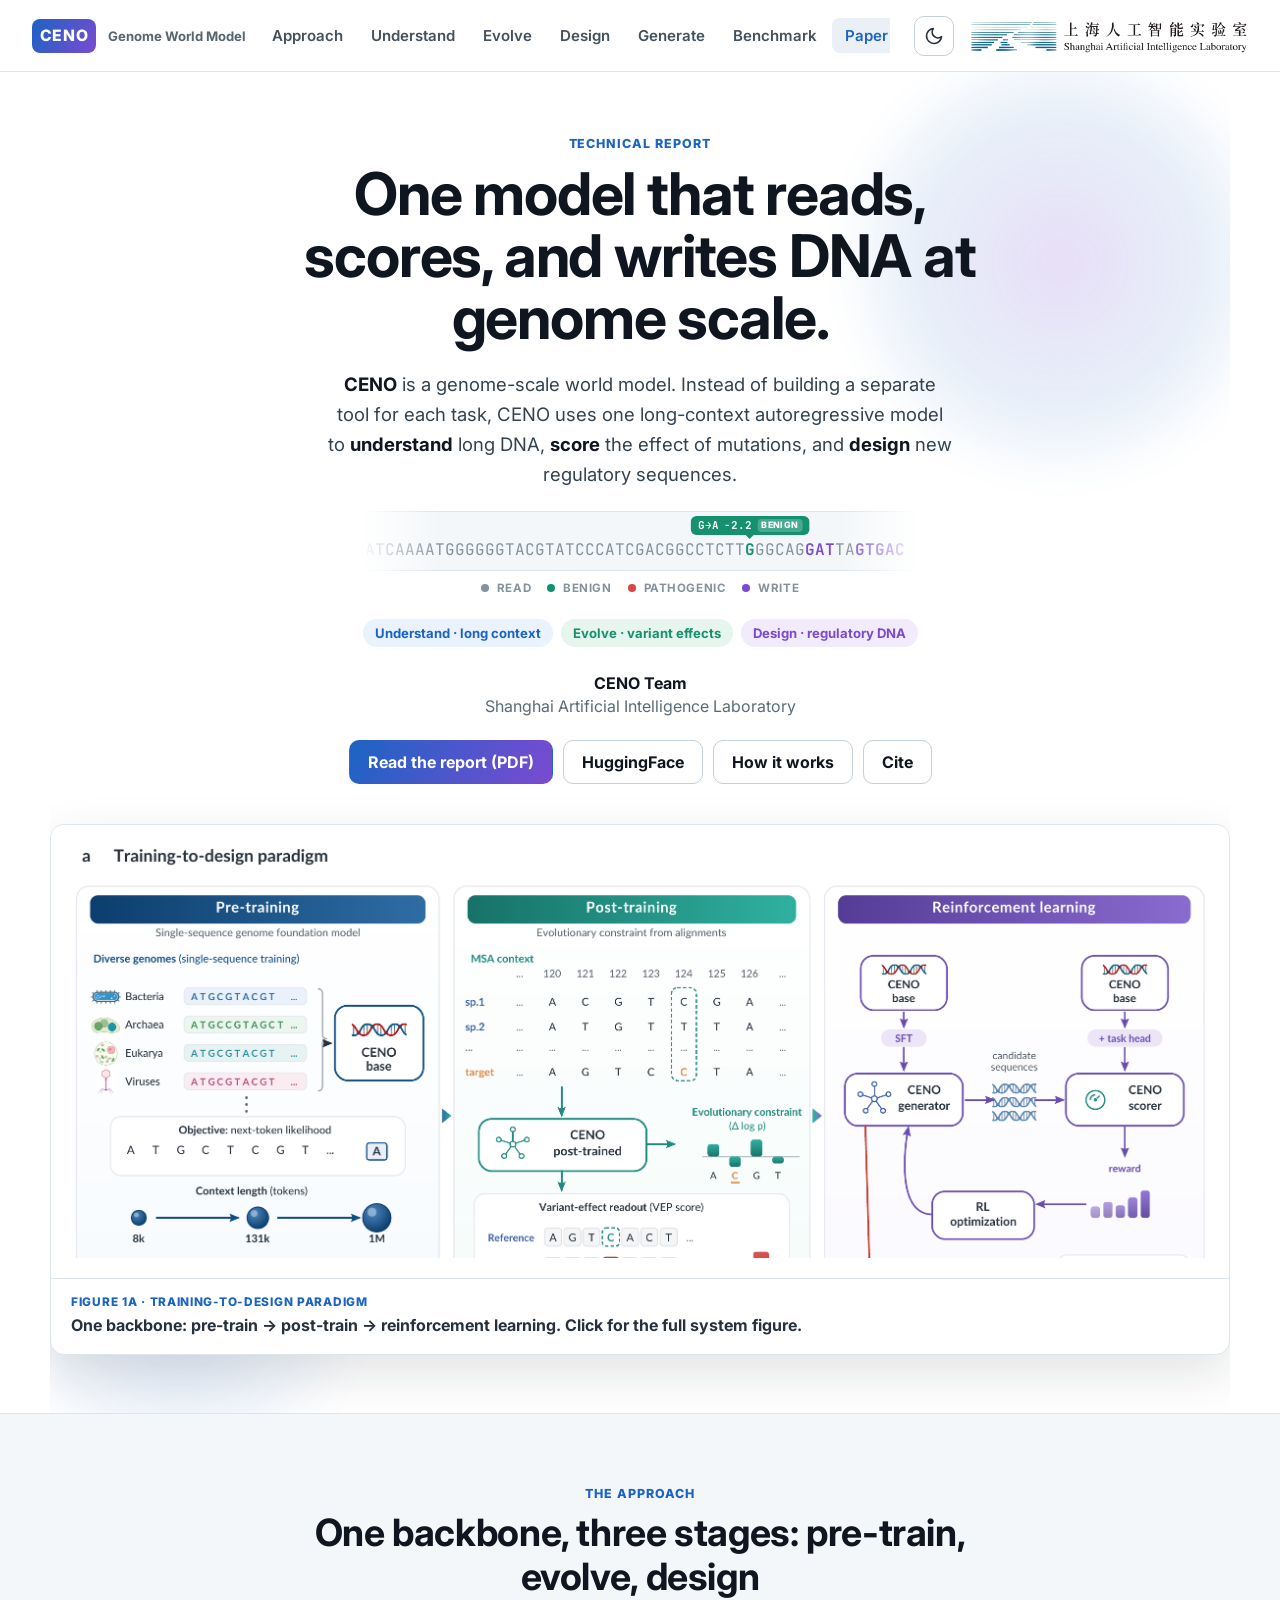
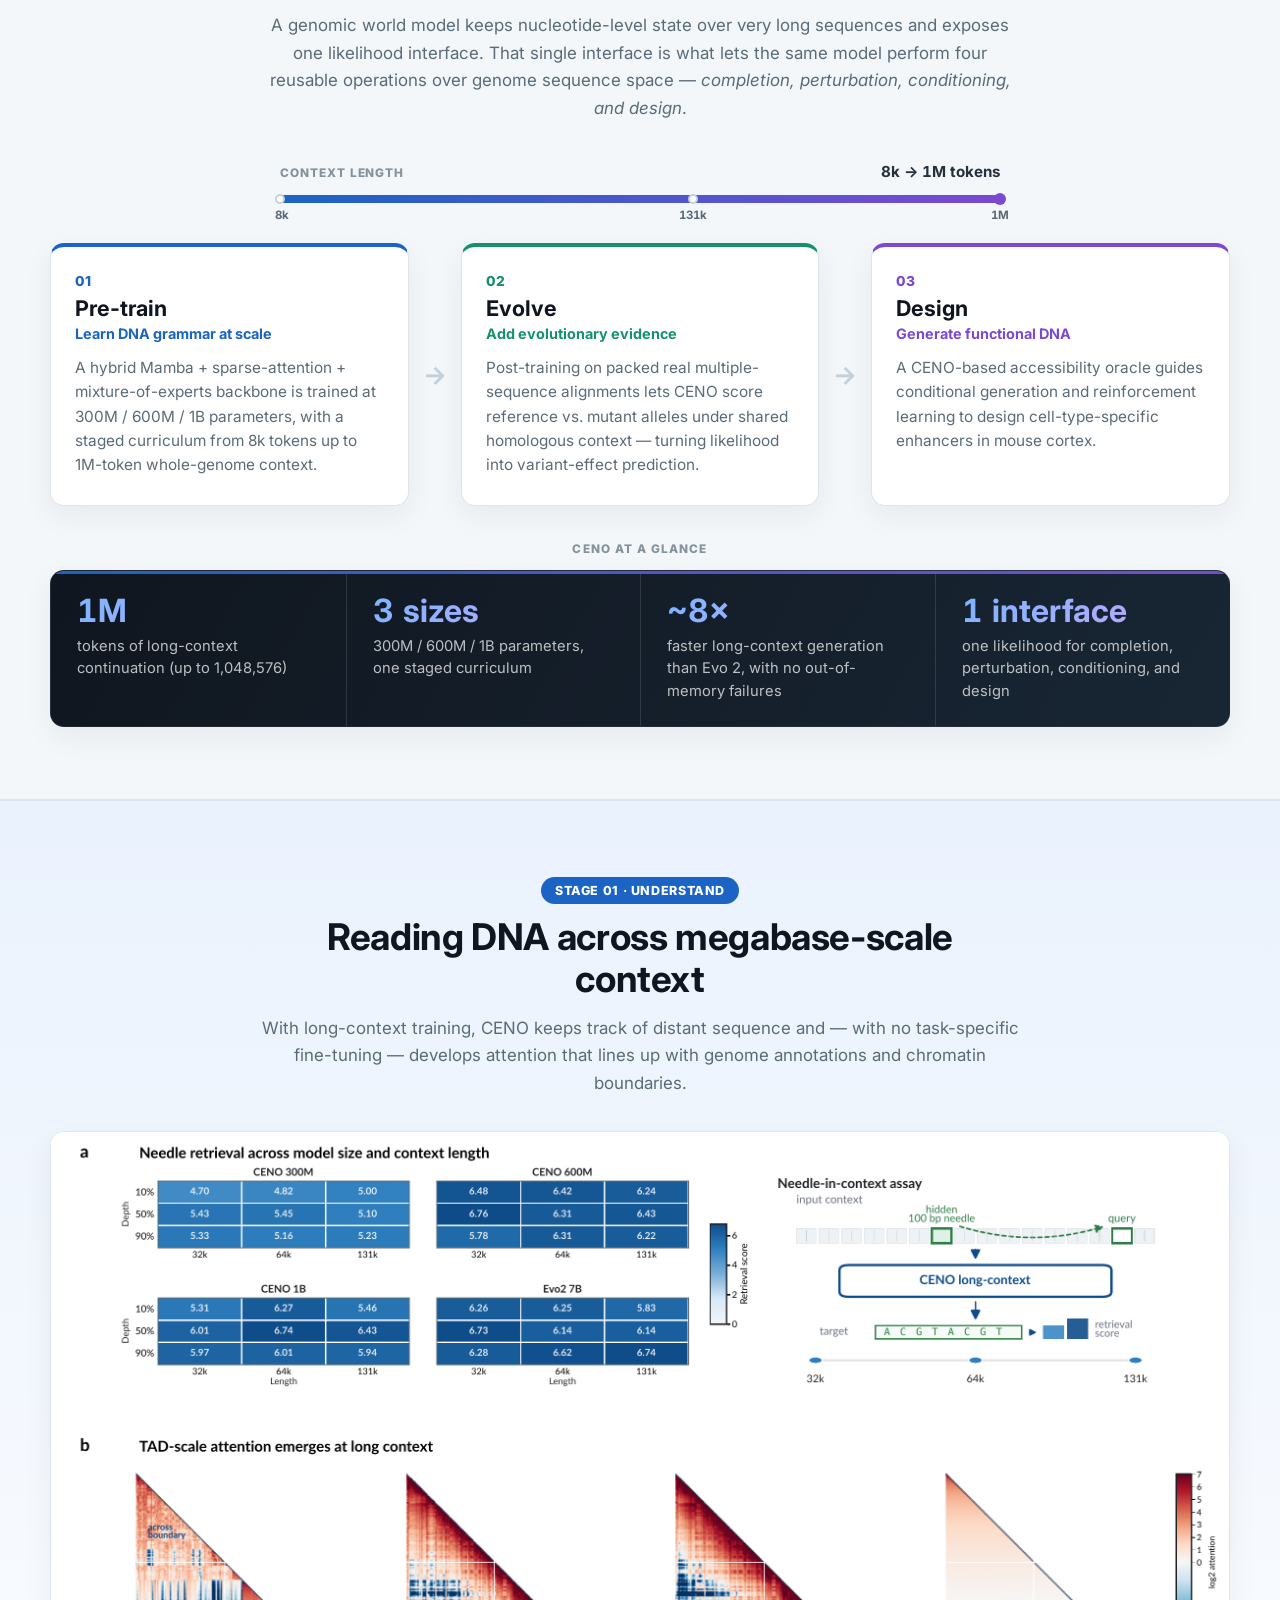
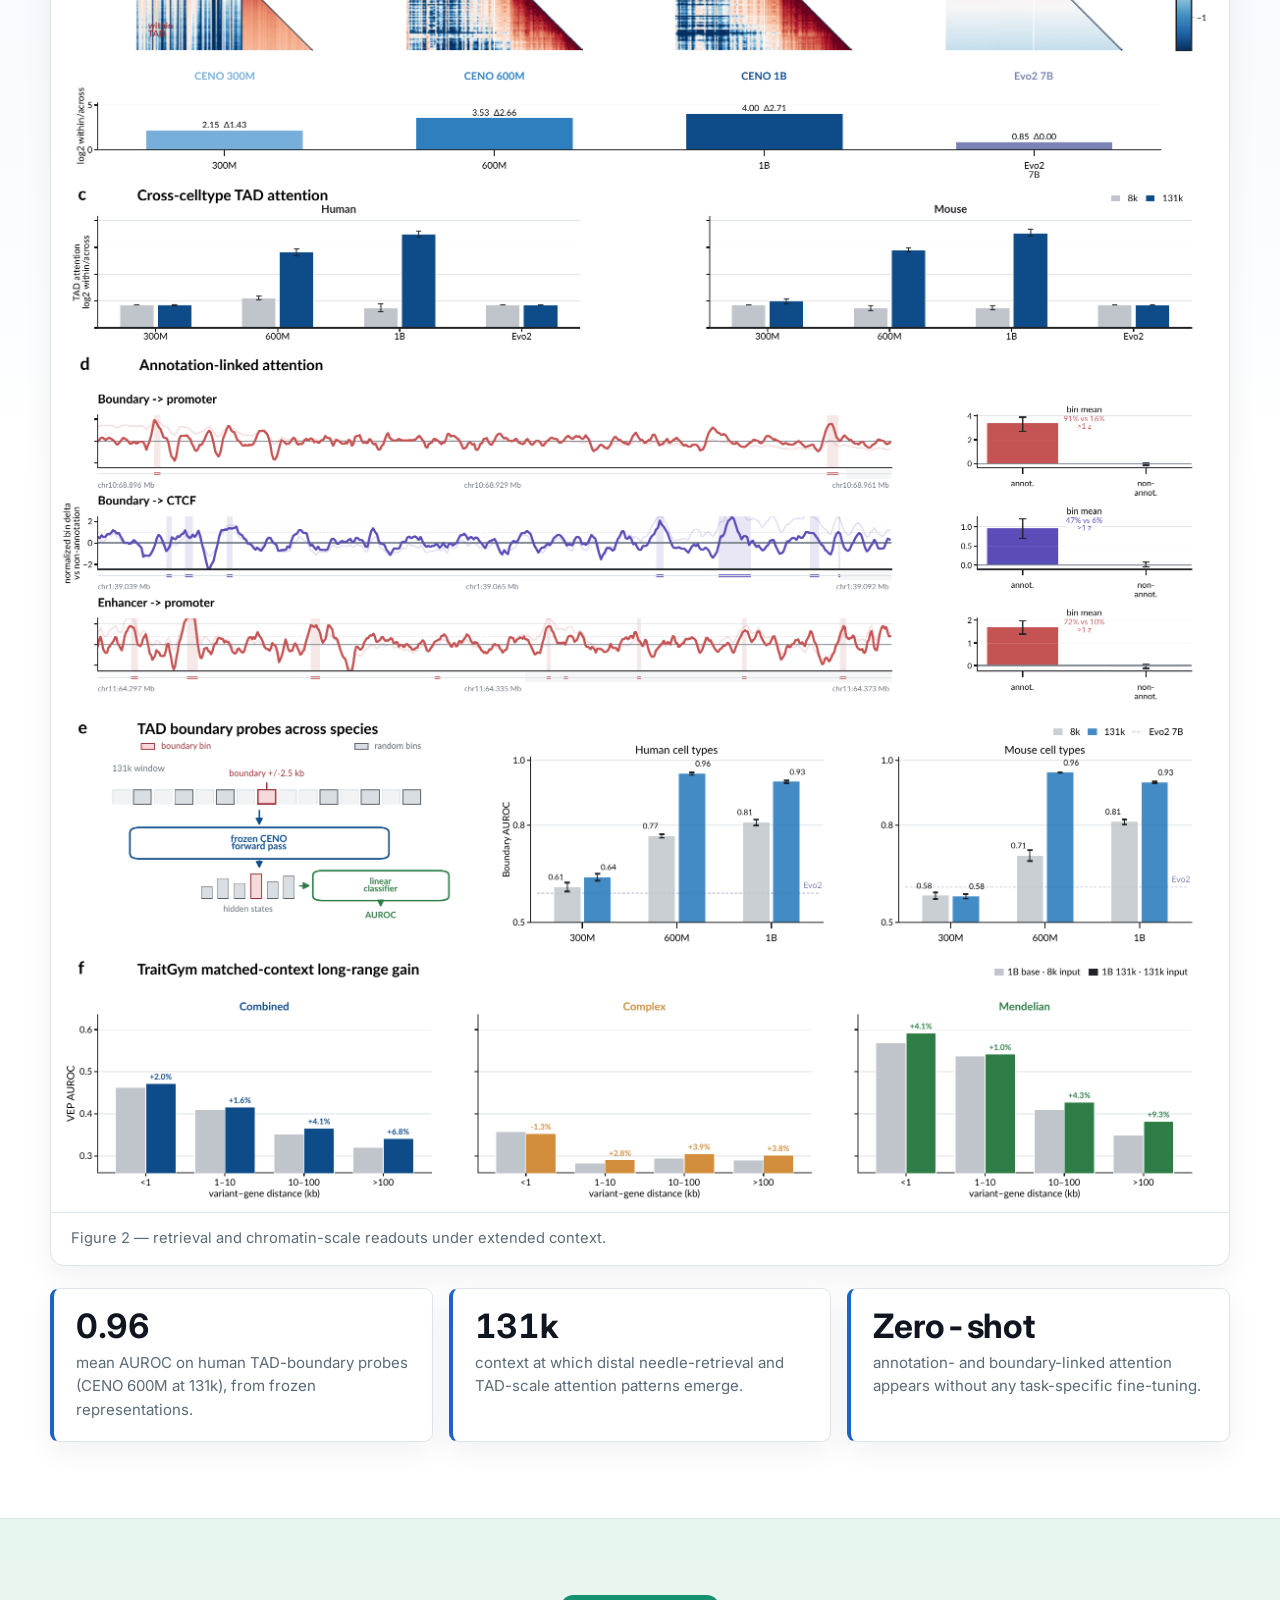
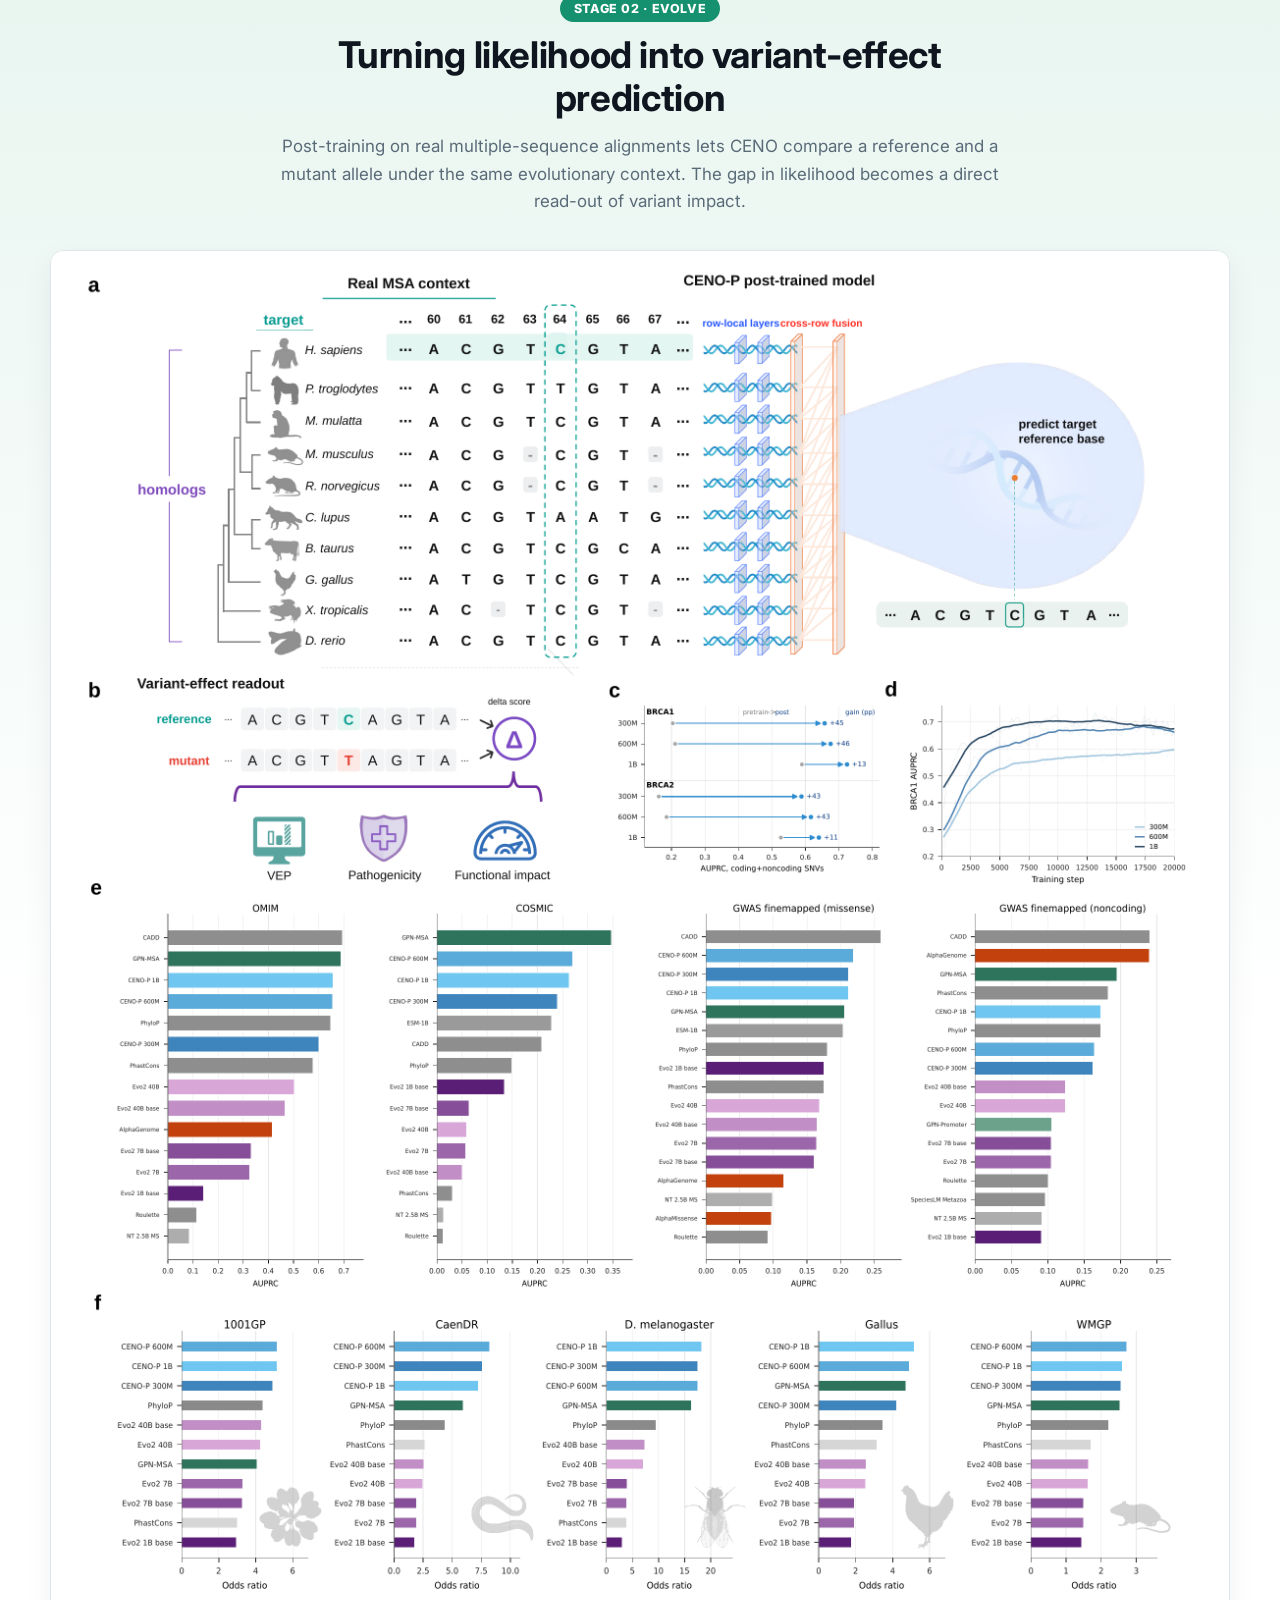
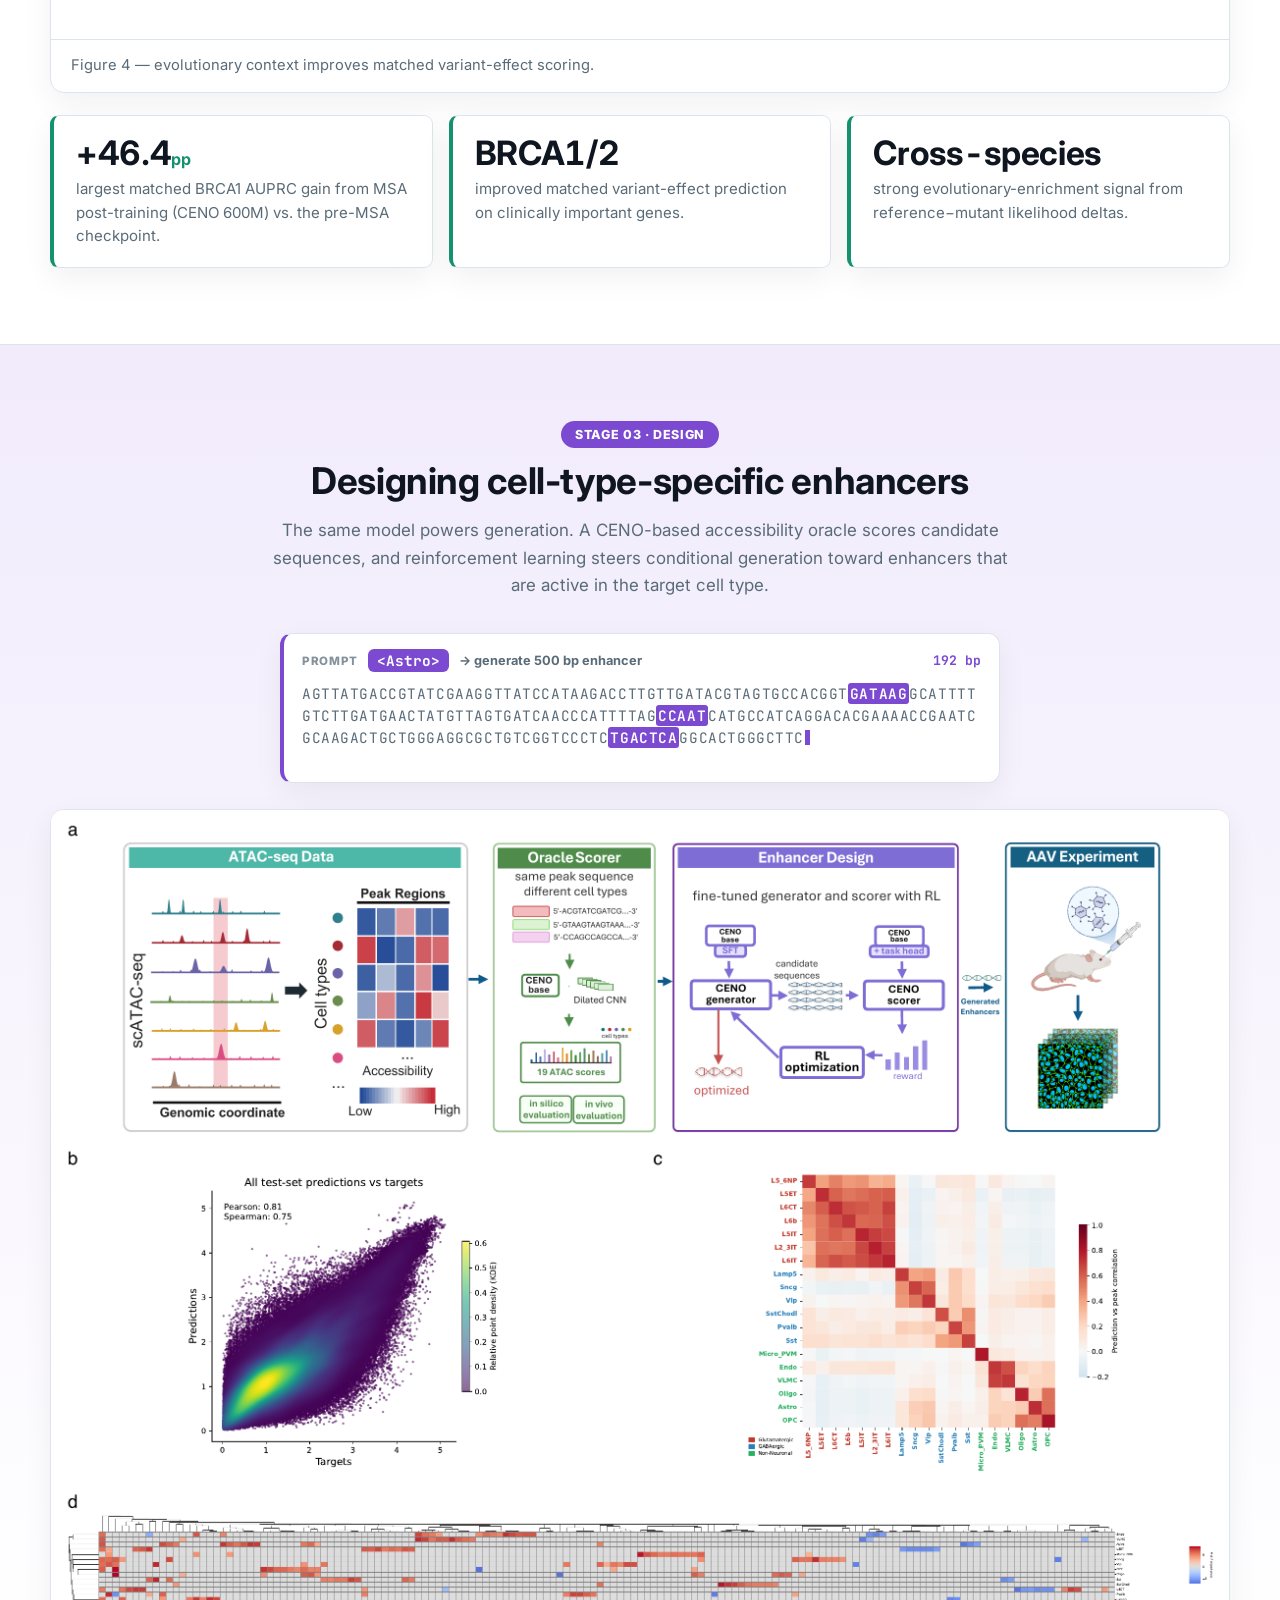
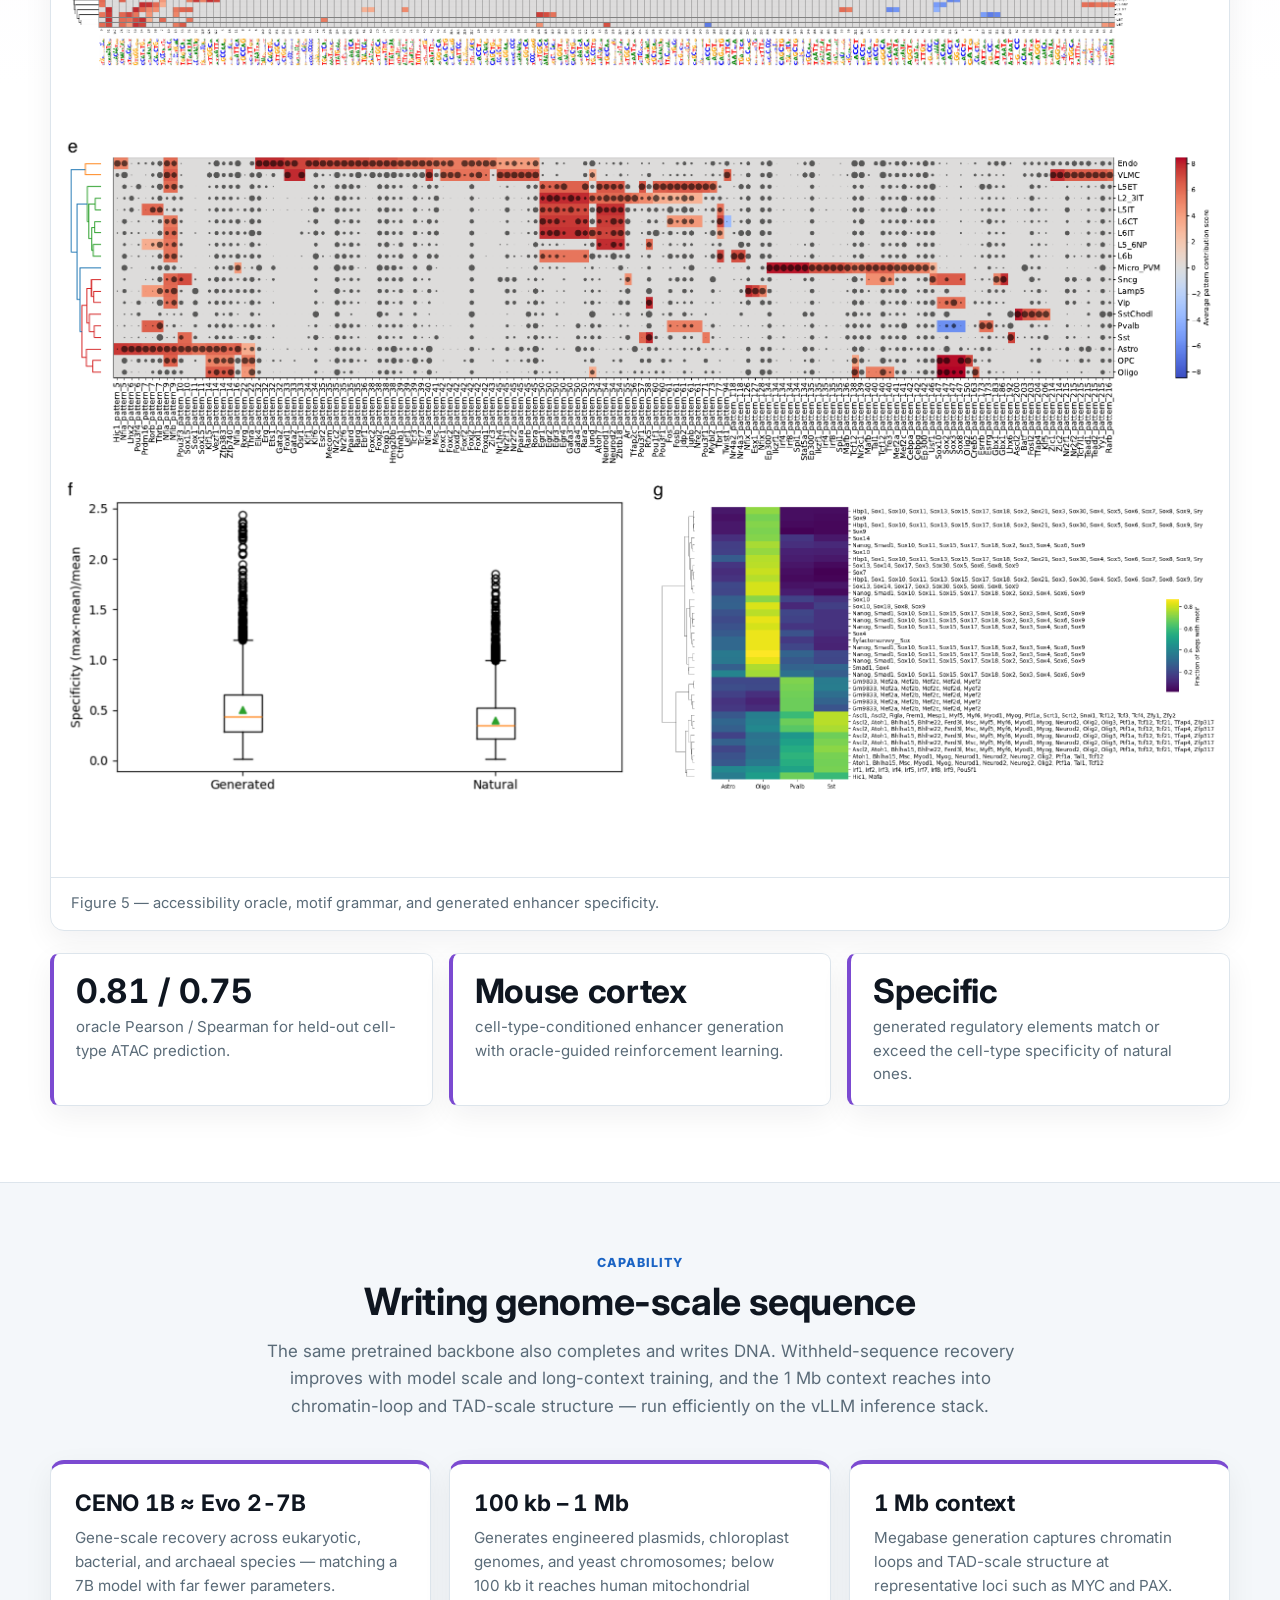
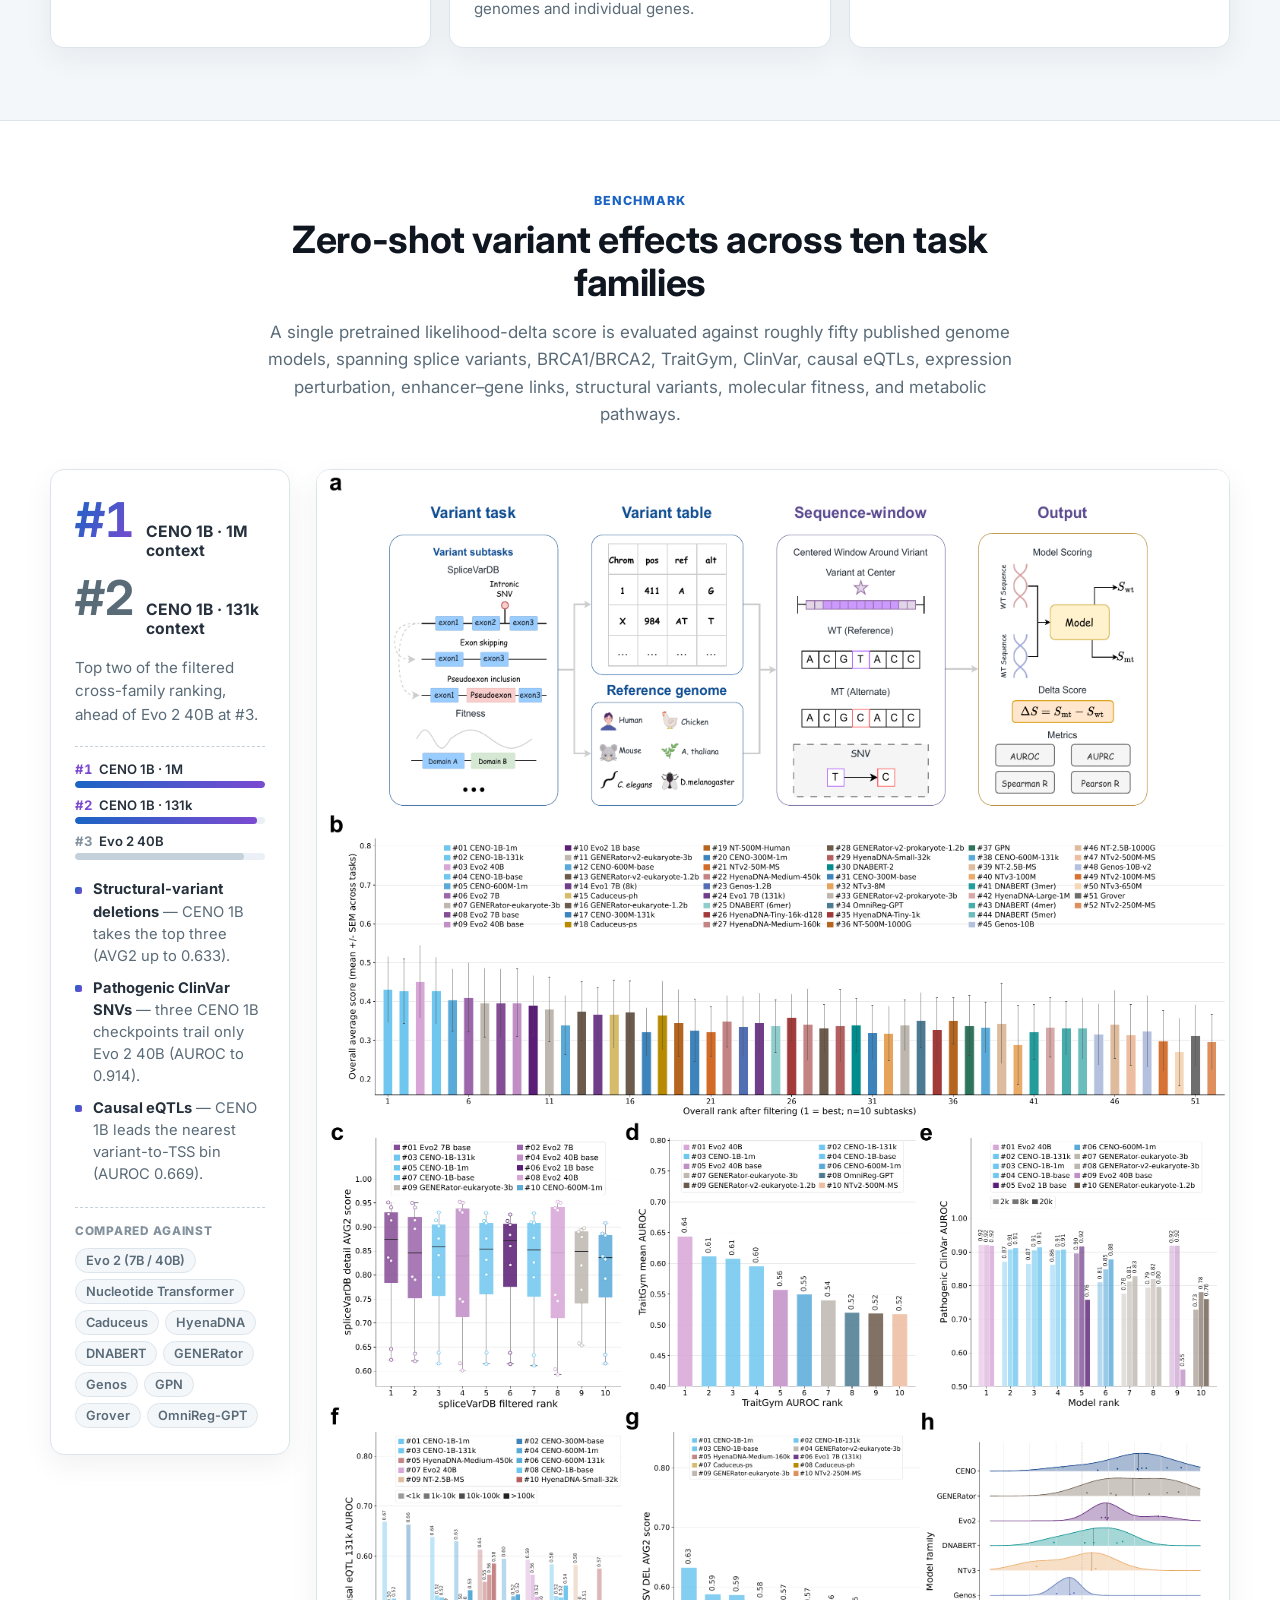
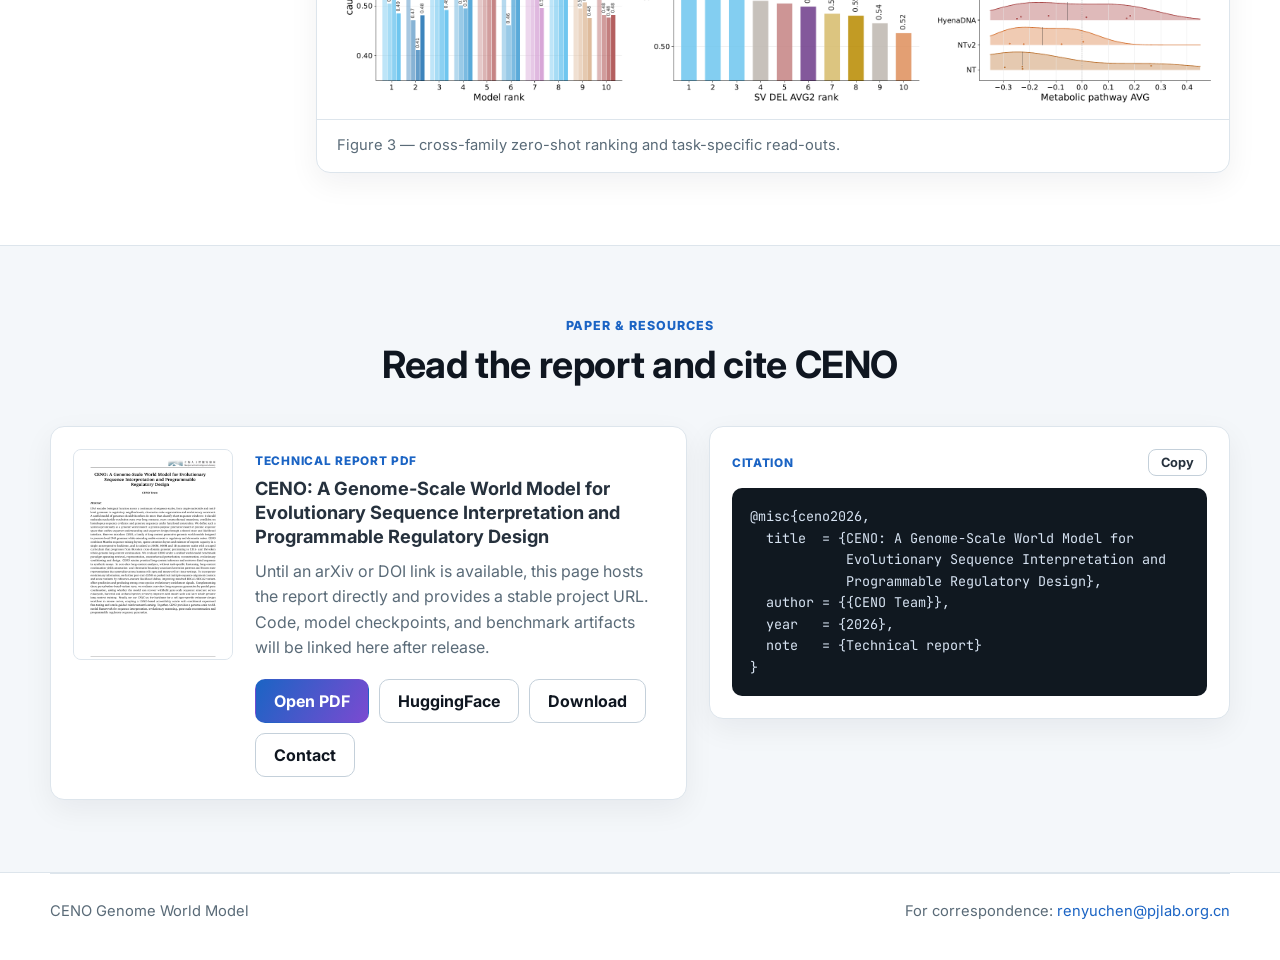
==== index.html @ 8ae9deb4 "Remove personal GitHub button" ====
<!doctype html>
<html lang="en">
  <head>
    <meta charset="UTF-8" />
    <meta name="viewport" content="width=device-width, initial-scale=1.0" />
    <meta
      name="description"
      content="CENO is a genome-scale world model that unifies long-context sequence understanding, variant-effect prediction, and regulatory sequence design in one autoregressive model."
    />
    <meta name="keywords" content="CENO, genome foundation model, DNA language model, variant effect prediction, regulatory design" />
    <meta name="author" content="CENO Team" />
    <meta property="og:type" content="article" />
    <meta property="og:site_name" content="CENO" />
    <meta property="og:title" content="CENO: A Genome-Scale World Model" />
    <meta
      property="og:description"
      content="One model that reads, scores, and writes DNA at genome scale: long-context understanding, variant-effect prediction, and programmable regulatory design."
    />
    <meta property="og:image" content="assets/figures/ceno-figure-1-display.png" />
    <meta name="twitter:card" content="summary_large_image" />
    <meta name="citation_title" content="CENO: A Genome-Scale World Model for Evolutionary Sequence Interpretation and Programmable Regulatory Design" />
    <meta name="citation_author" content="CENO Team" />
    <meta name="citation_publication_date" content="2026" />
    <meta name="citation_pdf_url" content="assets/paper/CENO_Technical_Report_Version.pdf" />
    <link rel="icon" type="image/svg+xml" href="favicon.svg" />
    <title>CENO | Genome-scale world model</title>
    <link rel="preconnect" href="https://fonts.googleapis.com" />
    <link rel="preconnect" href="https://fonts.gstatic.com" crossorigin />
    <link
      href="https://fonts.googleapis.com/css2?family=Inter:wght@400;500;600;700;800&family=JetBrains+Mono:wght@400;500&display=swap"
      rel="stylesheet"
    />
    <link rel="stylesheet" href="styles.css" />
    <script>
      (function () {
        try {
          var saved = localStorage.getItem("ceno-theme");
          var sysDark = window.matchMedia("(prefers-color-scheme: dark)").matches;
          document.documentElement.setAttribute("data-theme", saved || (sysDark ? "dark" : "light"));
        } catch (e) {
          document.documentElement.setAttribute("data-theme", "light");
        }
      })();
    </script>
  </head>
  <body>
    <header class="topbar">
      <a class="brand" href="#home" aria-label="CENO home">
        <span>CENO</span>
        <small>Genome World Model</small>
      </a>
      <nav id="siteNav" aria-label="Project sections">
        <a href="#pipeline">Approach</a>
        <a href="#understand">Understand</a>
        <a href="#evolve">Evolve</a>
        <a href="#design">Design</a>
        <a href="#generate">Generate</a>
        <a href="#benchmark">Benchmark</a>
        <a href="#paper">Paper</a>
      </nav>
      <div class="topbar-end">
        <button class="theme-toggle" type="button" aria-label="Toggle dark mode" title="Toggle dark mode">
          <svg class="icon-moon" viewBox="0 0 24 24" width="20" height="20" fill="none" stroke="currentColor" stroke-width="2" stroke-linecap="round" stroke-linejoin="round" aria-hidden="true">
            <path d="M21 12.8A9 9 0 1 1 11.2 3 7 7 0 0 0 21 12.8z" />
          </svg>
          <svg class="icon-sun" viewBox="0 0 24 24" width="20" height="20" fill="none" stroke="currentColor" stroke-width="2" stroke-linecap="round" stroke-linejoin="round" aria-hidden="true">
            <circle cx="12" cy="12" r="4" />
            <path d="M12 2v2M12 20v2M4.9 4.9l1.4 1.4M17.7 17.7l1.4 1.4M2 12h2M20 12h2M4.9 19.1l1.4-1.4M17.7 6.3l1.4-1.4" />
          </svg>
        </button>
        <a class="lab-link" href="#paper" aria-label="Shanghai AI Laboratory">
          <img src="assets/brand/shailab-logo.png" alt="Shanghai Artificial Intelligence Laboratory" />
        </a>
        <button class="menu-toggle" type="button" aria-label="Open menu" aria-expanded="false" aria-controls="siteNav">
          <span></span><span></span><span></span>
        </button>
      </div>
    </header>

    <main id="home">
      <section class="hero">
        <div class="hero-copy">
          <p class="kicker">Technical report</p>
          <h1>One model that reads, scores, and writes DNA at genome scale.</h1>
          <p class="subtitle">
            <strong>CENO</strong> is a genome-scale world model. Instead of building a separate tool for each task,
            CENO uses one long-context autoregressive model to <em>understand</em> long DNA, <em>score</em> the effect
            of mutations, and <em>design</em> new regulatory sequences.
          </p>

          <div class="dna-ribbon" aria-hidden="true">
            <div class="dna-track"></div>
            <div class="dna-legend">
              <span class="dna-dot read"></span>read
              <span class="dna-dot benign"></span>benign
              <span class="dna-dot path"></span>pathogenic
              <span class="dna-dot write"></span>write
            </div>
          </div>

          <div class="hero-tags">
            <span class="tag tag-blue">Understand · long context</span>
            <span class="tag tag-green">Evolve · variant effects</span>
            <span class="tag tag-purple">Design · regulatory DNA</span>
          </div>

          <div class="authors">
            <strong>CENO Team</strong>
            <span>Shanghai Artificial Intelligence Laboratory</span>
          </div>

          <div class="resource-row" aria-label="Project resources">
            <a class="primary-action" href="assets/paper/CENO_Technical_Report_Version.pdf" target="_blank" rel="noreferrer">Read the report (PDF)</a>
            <a href="https://huggingface.co/collections/CladeTeam/ceno" target="_blank" rel="noreferrer">HuggingFace</a>
            <a href="#pipeline">How it works</a>
            <a href="#paper">Cite</a>
          </div>
        </div>

        <aside class="hero-figure" aria-label="CENO overview figure">
          <button
            class="figure-thumb hero-thumb"
            type="button"
            data-full="assets/figures/ceno-figure-1-display.png"
            data-title="Figure 1 · Training-to-design paradigm"
            data-caption="Hybrid backbone, long-context curriculum, data composition, and the pre-train / post-train / RL design workflow."
          >
            <img src="assets/figures/ceno-figure-1-hero.png" alt="CENO training-to-design paradigm: pre-training, post-training, and reinforcement learning" />
            <span class="zoom-hint">Click for the full figure</span>
          </button>
          <div class="figure-meta">
            <span>Figure 1a · Training-to-design paradigm</span>
            <strong>One backbone: pre-train &rarr; post-train &rarr; reinforcement learning. Click for the full system figure.</strong>
          </div>
        </aside>
      </section>

      <!-- APPROACH: the 3-act spine -->
      <section class="band" id="pipeline">
        <div class="section-heading">
          <p class="kicker">The approach</p>
          <h2>One backbone, three stages: pre-train, evolve, design</h2>
          <p class="lede">
            A genomic world model keeps nucleotide-level state over very long sequences and exposes one likelihood
            interface. That single interface is what lets the same model perform four reusable operations over genome
            sequence space &mdash; <em>completion, perturbation, conditioning, and design</em>.
          </p>
        </div>

        <div class="context-scale" aria-label="Context length grows from 8k to 1M tokens">
          <div class="context-scale-head">
            <span>Context length</span>
            <strong>8k &rarr; 1M tokens</strong>
          </div>
          <div class="context-track">
            <div class="context-fill"></div>
            <span class="context-stop" style="left: 0%"><i></i><small>8k</small></span>
            <span class="context-stop" style="left: 57.4%"><i></i><small>131k</small></span>
            <span class="context-stop" style="left: 100%"><i></i><small>1M</small></span>
            <span class="context-head"></span>
          </div>
        </div>

        <ol class="stages">
          <li class="stage stage-blue">
            <span class="stage-index">01</span>
            <h3>Pre-train</h3>
            <p class="stage-sub">Learn DNA grammar at scale</p>
            <p>
              A hybrid Mamba + sparse-attention + mixture-of-experts backbone is trained at 300M / 600M / 1B parameters,
              with a staged curriculum from 8k tokens up to 1M-token whole-genome context.
            </p>
          </li>
          <li class="stage-arrow" aria-hidden="true">&rarr;</li>
          <li class="stage stage-green">
            <span class="stage-index">02</span>
            <h3>Evolve</h3>
            <p class="stage-sub">Add evolutionary evidence</p>
            <p>
              Post-training on packed real multiple-sequence alignments lets CENO score reference vs. mutant alleles
              under shared homologous context &mdash; turning likelihood into variant-effect prediction.
            </p>
          </li>
          <li class="stage-arrow" aria-hidden="true">&rarr;</li>
          <li class="stage stage-purple">
            <span class="stage-index">03</span>
            <h3>Design</h3>
            <p class="stage-sub">Generate functional DNA</p>
            <p>
              A CENO-based accessibility oracle guides conditional generation and reinforcement learning to design
              cell-type-specific enhancers in mouse cortex.
            </p>
          </li>
        </ol>

        <p class="strip-eyebrow">CENO at a glance</p>
        <div class="scale-strip" aria-label="Key model facts">
          <article>
            <strong>1M</strong>
            <span>tokens of long-context continuation (up to 1,048,576)</span>
          </article>
          <article>
            <strong>3 sizes</strong>
            <span>300M / 600M / 1B parameters, one staged curriculum</span>
          </article>
          <article>
            <strong>~8&times;</strong>
            <span>faster long-context generation than Evo 2, with no out-of-memory failures</span>
          </article>
          <article>
            <strong>1 interface</strong>
            <span>one likelihood for completion, perturbation, conditioning, and design</span>
          </article>
        </div>
      </section>

      <!-- ACT 1: UNDERSTAND -->
      <section class="act act-blue" id="understand">
        <div class="act-head">
          <span class="act-label">Stage 01 · Understand</span>
          <h2>Reading DNA across megabase-scale context</h2>
          <p>
            With long-context training, CENO keeps track of distant sequence and &mdash; with no task-specific
            fine-tuning &mdash; develops attention that lines up with genome annotations and chromatin boundaries.
          </p>
        </div>

        <div class="act-body">
          <figure class="figure-block">
            <button
              class="figure-thumb"
              type="button"
              data-full="assets/figures/ceno-figure-2-display.png"
              data-title="Figure 2 · Long-context interpretation"
              data-caption="Needle retrieval, TAD-scale attention, annotation-linked attention, and species-wide boundary probes."
            >
              <img src="assets/figures/ceno-figure-2-display.png" alt="CENO long-context retrieval and chromatin-scale readouts" loading="lazy" decoding="async" />
              <span class="zoom-hint">Click to enlarge</span>
            </button>
            <figcaption>Figure 2 &mdash; retrieval and chromatin-scale readouts under extended context.</figcaption>
          </figure>

          <div class="stat-list">
            <article>
              <strong>0.96</strong>
              <span>mean AUROC on human TAD-boundary probes (CENO 600M at 131k), from frozen representations.</span>
            </article>
            <article>
              <strong>131k</strong>
              <span>context at which distal needle-retrieval and TAD-scale attention patterns emerge.</span>
            </article>
            <article>
              <strong>Zero-shot</strong>
              <span>annotation- and boundary-linked attention appears without any task-specific fine-tuning.</span>
            </article>
          </div>
        </div>
      </section>

      <!-- ACT 2: EVOLVE -->
      <section class="act act-green" id="evolve">
        <div class="act-head">
          <span class="act-label">Stage 02 · Evolve</span>
          <h2>Turning likelihood into variant-effect prediction</h2>
          <p>
            Post-training on real multiple-sequence alignments lets CENO compare a reference and a mutant allele under
            the same evolutionary context. The gap in likelihood becomes a direct read-out of variant impact.
          </p>
        </div>

        <div class="act-body">
          <figure class="figure-block">
            <button
              class="figure-thumb"
              type="button"
              data-full="assets/figures/ceno-figure-3-posttrain.png"
              data-title="Figure 4 · Post-training with real MSA context"
              data-caption="MSA context, reference-minus-mutant likelihood scoring, matched BRCA comparisons, and cross-species enrichment."
            >
              <img src="assets/figures/ceno-figure-3-posttrain.png" alt="CENO post-training with real MSA context" loading="lazy" decoding="async" />
              <span class="zoom-hint">Click to enlarge</span>
            </button>
            <figcaption>Figure 4 &mdash; evolutionary context improves matched variant-effect scoring.</figcaption>
          </figure>

          <div class="stat-list">
            <article>
              <strong>+46.4<small>pp</small></strong>
              <span>largest matched BRCA1 AUPRC gain from MSA post-training (CENO 600M) vs. the pre-MSA checkpoint.</span>
            </article>
            <article>
              <strong>BRCA1/2</strong>
              <span>improved matched variant-effect prediction on clinically important genes.</span>
            </article>
            <article>
              <strong>Cross-species</strong>
              <span>strong evolutionary-enrichment signal from reference&minus;mutant likelihood deltas.</span>
            </article>
          </div>
        </div>
      </section>

      <!-- ACT 3: DESIGN -->
      <section class="act act-purple" id="design">
        <div class="act-head">
          <span class="act-label">Stage 03 · Design</span>
          <h2>Designing cell-type-specific enhancers</h2>
          <p>
            The same model powers generation. A CENO-based accessibility oracle scores candidate sequences, and
            reinforcement learning steers conditional generation toward enhancers that are active in the target cell type.
          </p>
        </div>

        <div class="design-gen" aria-hidden="true">
          <div class="gen-prompt">
            <span class="gen-label">prompt</span>
            <span class="gen-token">&lt;Astro&gt;</span>
            <span class="gen-arrow">&rarr; generate 500&nbsp;bp enhancer</span>
            <span class="gen-count">0 bp</span>
          </div>
          <code class="gen-seq"></code>
        </div>

        <div class="act-body">
          <figure class="figure-block">
            <button
              class="figure-thumb"
              type="button"
              data-full="assets/figures/ceno-figure-4-enhancer-design.png"
              data-title="Figure 5 · Cell-type-specific enhancer design"
              data-caption="Accessibility oracle, motif interpretation, and generated CRE specificity in mouse cortex, toward AAV validation."
            >
              <img src="assets/figures/ceno-figure-4-enhancer-design.png" alt="CENO cell-type-specific enhancer prediction and design" loading="lazy" decoding="async" />
              <span class="zoom-hint">Click to enlarge</span>
            </button>
            <figcaption>Figure 5 &mdash; accessibility oracle, motif grammar, and generated enhancer specificity.</figcaption>
          </figure>

          <div class="stat-list">
            <article>
              <strong>0.81 / 0.75</strong>
              <span>oracle Pearson / Spearman for held-out cell-type ATAC prediction.</span>
            </article>
            <article>
              <strong>Mouse cortex</strong>
              <span>cell-type-conditioned enhancer generation with oracle-guided reinforcement learning.</span>
            </article>
            <article>
              <strong>Specific</strong>
              <span>generated regulatory elements match or exceed the cell-type specificity of natural ones.</span>
            </article>
          </div>
        </div>
      </section>

      <!-- GENERATE -->
      <section class="band" id="generate">
        <div class="section-heading">
          <p class="kicker">Capability</p>
          <h2>Writing genome-scale sequence</h2>
          <p class="lede">
            The same pretrained backbone also completes and writes DNA. Withheld-sequence recovery improves with
            model scale and long-context training, and the 1&nbsp;Mb context reaches into chromatin-loop and
            TAD-scale structure &mdash; run efficiently on the vLLM inference stack.
          </p>
        </div>

        <div class="capability-grid">
          <article>
            <strong>CENO 1B &asymp; Evo&nbsp;2-7B</strong>
            <span>Gene-scale recovery across eukaryotic, bacterial, and archaeal species &mdash; matching a 7B model with far fewer parameters.</span>
          </article>
          <article>
            <strong>100&nbsp;kb &ndash; 1&nbsp;Mb</strong>
            <span>Generates engineered plasmids, chloroplast genomes, and yeast chromosomes; below 100&nbsp;kb it reaches human mitochondrial genomes and individual genes.</span>
          </article>
          <article>
            <strong>1&nbsp;Mb context</strong>
            <span>Megabase generation captures chromatin loops and TAD-scale structure at representative loci such as MYC and PAX.</span>
          </article>
        </div>
      </section>

      <!-- BENCHMARK -->
      <section class="band" id="benchmark">
        <div class="section-heading">
          <p class="kicker">Benchmark</p>
          <h2>Zero-shot variant effects across ten task families</h2>
          <p class="lede">
            A single pretrained likelihood-delta score is evaluated against roughly fifty published genome models,
            spanning splice variants, BRCA1/BRCA2, TraitGym, ClinVar, causal eQTLs, expression perturbation,
            enhancer&ndash;gene links, structural variants, molecular fitness, and metabolic pathways.
          </p>
        </div>

        <div class="benchmark-body">
          <div class="rank-callout">
            <div class="rank-big"><strong>#1</strong><span>CENO 1B · 1M context</span></div>
            <div class="rank-big alt"><strong>#2</strong><span>CENO 1B · 131k context</span></div>
            <p>Top two of the filtered cross-family ranking, ahead of Evo 2 40B at #3.</p>
            <div class="rank-bars" aria-hidden="true">
              <div class="rank-bar ceno">
                <span class="rank-bar-label"><b>#1</b> CENO 1B · 1M</span>
                <span class="rank-bar-track"><i style="--w: 100%"></i></span>
              </div>
              <div class="rank-bar ceno">
                <span class="rank-bar-label"><b>#2</b> CENO 1B · 131k</span>
                <span class="rank-bar-track"><i style="--w: 96%"></i></span>
              </div>
              <div class="rank-bar">
                <span class="rank-bar-label"><b>#3</b> Evo 2 40B</span>
                <span class="rank-bar-track"><i style="--w: 89%"></i></span>
              </div>
            </div>
            <ul class="task-highlights">
              <li><strong>Structural-variant deletions</strong> — CENO 1B takes the top three (AVG2 up to 0.633).</li>
              <li><strong>Pathogenic ClinVar SNVs</strong> — three CENO 1B checkpoints trail only Evo 2 40B (AUROC to 0.914).</li>
              <li><strong>Causal eQTLs</strong> — CENO 1B leads the nearest variant-to-TSS bin (AUROC 0.669).</li>
            </ul>
            <div class="baselines">
              <small>Compared against</small>
              <ul>
                <li>Evo 2 (7B / 40B)</li>
                <li>Nucleotide Transformer</li>
                <li>Caduceus</li>
                <li>HyenaDNA</li>
                <li>DNABERT</li>
                <li>GENERator</li>
                <li>Genos</li>
                <li>GPN</li>
                <li>Grover</li>
                <li>OmniReg-GPT</li>
              </ul>
            </div>
          </div>
          <figure class="figure-block wide">
            <button
              class="figure-thumb"
              type="button"
              data-full="assets/figures/ceno-figure-variant-benchmark.png"
              data-title="Figure 3 · Cross-task zero-shot variant-effect benchmark"
              data-caption="Filtered cross-family ranking and task-level read-outs for zero-shot variant-effect prediction across ten task families."
            >
              <img src="assets/figures/ceno-figure-variant-benchmark.png" alt="CENO zero-shot variant-effect benchmark overview" loading="lazy" decoding="async" />
              <span class="zoom-hint">Click to enlarge</span>
            </button>
            <figcaption>Figure 3 &mdash; cross-family zero-shot ranking and task-specific read-outs.</figcaption>
          </figure>
        </div>
      </section>

      <!-- PAPER + RESOURCES -->
      <section class="band" id="paper">
        <div class="section-heading">
          <p class="kicker">Paper &amp; resources</p>
          <h2>Read the report and cite CENO</h2>
        </div>

        <div class="paper-layout">
          <div class="paper-card">
            <img src="assets/figures/ceno-paper-cover-01.png" alt="First page preview of the CENO technical report" loading="lazy" decoding="async" />
            <div>
              <small>Technical report PDF</small>
              <strong>CENO: A Genome-Scale World Model for Evolutionary Sequence Interpretation and Programmable Regulatory Design</strong>
              <p>
                Until an arXiv or DOI link is available, this page hosts the report directly and provides a stable
                project URL. Code, model checkpoints, and benchmark artifacts will be linked here after release.
              </p>
              <div class="resource-row compact">
                <a class="primary-action" href="assets/paper/CENO_Technical_Report_Version.pdf" target="_blank" rel="noreferrer">Open PDF</a>
                <a href="https://huggingface.co/collections/CladeTeam/ceno" target="_blank" rel="noreferrer">HuggingFace</a>
                <a href="assets/paper/CENO_Technical_Report_Version.pdf" download>Download</a>
                <a href="mailto:renyuchen@pjlab.org.cn">Contact</a>
              </div>
            </div>
          </div>
          <div class="citation-box">
            <div class="citation-head">
              <small>Citation</small>
              <button class="copy-cite" type="button">Copy</button>
            </div>
            <pre><code id="citationText">@misc{ceno2026,
  title  = {CENO: A Genome-Scale World Model for
            Evolutionary Sequence Interpretation and
            Programmable Regulatory Design},
  author = {{CENO Team}},
  year   = {2026},
  note   = {Technical report}
}</code></pre>
          </div>
        </div>
      </section>
    </main>

    <div class="lightbox" id="figureLightbox" aria-hidden="true" role="dialog" aria-modal="true" aria-label="Full-size figure viewer">
      <button class="lightbox-backdrop" type="button" data-lightbox-close aria-label="Close figure viewer"></button>
      <div class="lightbox-panel">
        <div class="lightbox-toolbar">
          <div>
            <strong id="lightboxTitle"></strong>
            <p id="lightboxCaption"></p>
          </div>
          <button class="icon-button" type="button" data-lightbox-close aria-label="Close figure viewer">Close</button>
        </div>
        <div class="lightbox-stage">
          <img id="lightboxImage" src="" alt="" />
        </div>
        <button class="nav-button prev" type="button" data-lightbox-prev aria-label="Previous figure">Prev</button>
        <button class="nav-button next" type="button" data-lightbox-next aria-label="Next figure">Next</button>
      </div>
    </div>

    <footer>
      <span>CENO Genome World Model</span>
      <span>For correspondence: <a href="mailto:renyuchen@pjlab.org.cn">renyuchen@pjlab.org.cn</a></span>
    </footer>

    <script src="app.js"></script>
  </body>
</html>
---- styles.css ----
:root {
  color-scheme: light;
  --ink: #0f1620;
  --ink-2: #26313d;
  --muted: #5a6b78;
  --quiet: #84929d;
  --paper: #ffffff;
  --card: #ffffff;
  --wash: #f4f7fa;
  --wash-2: #eaf0f5;
  --line: #dde5ec;
  --line-strong: #c4d0da;

  --blue: #1b64c4;
  --blue-soft: #eaf2fd;
  --green: #16916f;
  --green-soft: #e7f5ef;
  --purple: #7b4ad1;
  --purple-soft: #f1ebfc;
  --accent: var(--blue);
  --vep-path: #d84545;

  --radius: 14px;
  --radius-sm: 9px;
  --shadow: 0 18px 50px rgba(15, 22, 32, 0.12);
  --soft-shadow: 0 10px 30px rgba(15, 22, 32, 0.06);

  --maxw: 1180px;
}

* {
  box-sizing: border-box;
}

html {
  scroll-behavior: smooth;
  overflow-x: hidden;
  scroll-padding-top: 88px;
}

body {
  margin: 0;
  min-width: 320px;
  color: var(--ink);
  font-family:
    Inter, ui-sans-serif, system-ui, -apple-system, BlinkMacSystemFont, "Segoe UI",
    "PingFang SC", "Microsoft YaHei", sans-serif;
  background: var(--paper);
  overflow-x: hidden;
  -webkit-font-smoothing: antialiased;
}

body.lightbox-open {
  overflow: hidden;
}

button,
select,
input {
  font: inherit;
}

button {
  cursor: pointer;
}

img {
  max-width: 100%;
}

a {
  color: inherit;
}

h1,
h2,
h3,
p {
  margin-top: 0;
}

.kicker {
  margin: 0 0 12px;
  color: var(--accent);
  font-size: 0.78rem;
  font-weight: 800;
  letter-spacing: 0.08em;
  text-transform: uppercase;
}

/* ---------- Top bar ---------- */
.topbar {
  position: sticky;
  top: 0;
  z-index: 20;
  display: grid;
  grid-template-columns: minmax(200px, auto) minmax(0, 1fr) minmax(220px, auto);
  gap: 24px;
  align-items: center;
  min-height: 72px;
  padding: 0 32px;
  border-bottom: 1px solid var(--line);
  background: rgba(255, 255, 255, 0.85);
  -webkit-backdrop-filter: blur(16px);
  backdrop-filter: blur(16px);
}

.brand,
.lab-link,
.topbar nav,
.resource-row {
  display: flex;
  align-items: center;
}

.brand {
  gap: 12px;
  min-width: 0;
  color: inherit;
  text-decoration: none;
}

.brand span {
  display: grid;
  width: 64px;
  height: 34px;
  place-items: center;
  border-radius: 8px;
  color: #fff;
  font-size: 0.98rem;
  font-weight: 800;
  letter-spacing: 0.04em;
  background: linear-gradient(120deg, var(--blue), var(--purple));
}

.brand small {
  color: #56656f;
  font-size: 0.82rem;
  font-weight: 700;
  white-space: nowrap;
}

.topbar nav {
  justify-content: center;
  gap: 2px;
  overflow-x: auto;
}

.topbar nav a {
  padding: 8px 13px;
  border-radius: 8px;
  color: #43515d;
  font-size: 0.94rem;
  font-weight: 600;
  text-decoration: none;
  white-space: nowrap;
}

.topbar nav a:hover {
  color: var(--ink);
  background: var(--wash-2);
}

.lab-link {
  justify-content: flex-end;
}

.lab-link img {
  display: block;
  width: min(280px, 24vw);
  height: auto;
}

/* ---------- Layout ---------- */
main {
  width: 100%;
}

.hero,
.band > *,
.act > * {
  width: min(var(--maxw), calc(100% - 48px));
  margin-left: auto;
  margin-right: auto;
}

/* ---------- Hero ---------- */
.hero {
  display: grid;
  grid-template-columns: 1fr;
  gap: 40px;
  align-items: start;
  padding: 64px 0 58px;
  width: min(var(--maxw), calc(100% - 48px));
  margin: 0 auto;
}

.hero-copy {
  min-width: 0;
  text-align: center;
}

h1 {
  max-width: 20ch;
  margin: 0 auto 22px;
  font-size: clamp(2.4rem, 4.6vw, 3.7rem);
  line-height: 1.05;
  letter-spacing: -0.02em;
}

.subtitle {
  max-width: 52ch;
  margin: 0 auto 22px;
  color: #33424e;
  font-size: 1.16rem;
  line-height: 1.6;
}

.subtitle strong {
  color: var(--ink);
}

.subtitle em {
  font-style: normal;
  font-weight: 700;
  color: var(--ink);
}

.hero-tags {
  display: flex;
  flex-wrap: wrap;
  justify-content: center;
  gap: 8px;
  margin-bottom: 26px;
}

.tag {
  padding: 6px 12px;
  border-radius: 999px;
  font-size: 0.82rem;
  font-weight: 700;
}

.tag-blue {
  color: var(--blue);
  background: var(--blue-soft);
}

.tag-green {
  color: var(--green);
  background: var(--green-soft);
}

.tag-purple {
  color: var(--purple);
  background: var(--purple-soft);
}

.authors {
  display: grid;
  justify-items: center;
  gap: 3px;
  margin-bottom: 24px;
  color: var(--muted);
}

.authors strong {
  color: var(--ink);
  font-size: 1rem;
}

.resource-row {
  flex-wrap: wrap;
  gap: 10px;
}

.resource-row a {
  display: inline-flex;
  align-items: center;
  justify-content: center;
  min-height: 44px;
  padding: 0 18px;
  border: 1px solid var(--line-strong);
  border-radius: 10px;
  color: var(--ink);
  font-weight: 700;
  text-decoration: none;
  background: #fff;
  transition: border-color 0.15s, color 0.15s, transform 0.15s;
}

.resource-row a:hover {
  border-color: var(--accent);
  color: var(--accent);
  transform: translateY(-1px);
}

.resource-row .primary-action {
  color: #fff;
  border-color: transparent;
  background: linear-gradient(120deg, var(--blue), var(--purple));
}

.resource-row .primary-action:hover {
  color: #fff;
  filter: brightness(1.06);
}

.resource-row.compact {
  margin-top: 18px;
}

.hero-copy .resource-row {
  justify-content: center;
}

/* ---------- Hero figure ---------- */
.hero-figure {
  overflow: hidden;
  border: 1px solid var(--line);
  border-radius: var(--radius);
  background: #fff;
  box-shadow: var(--shadow);
}

.figure-meta {
  display: grid;
  gap: 6px;
  padding: 16px 20px 18px;
  border-top: 1px solid var(--line);
}

.figure-meta span {
  color: var(--accent);
  font-size: 0.74rem;
  font-weight: 800;
  letter-spacing: 0.06em;
  text-transform: uppercase;
}

.figure-meta strong {
  color: var(--ink-2);
  line-height: 1.3;
}

/* ---------- Figure buttons (thumbnails) ---------- */
.figure-thumb {
  position: relative;
  display: block;
  width: 100%;
  padding: 0;
  border: 0;
  background: #fff;
  line-height: 0;
}

.figure-thumb img {
  display: block;
  width: 100%;
  height: auto;
  object-fit: contain;
}

.zoom-hint {
  position: absolute;
  right: 14px;
  bottom: 14px;
  padding: 7px 12px;
  border-radius: 8px;
  color: #fff;
  font-size: 0.8rem;
  font-weight: 700;
  line-height: 1;
  background: rgba(15, 22, 32, 0.82);
  opacity: 0;
  transform: translateY(4px);
  transition: opacity 0.15s, transform 0.15s;
}

.figure-thumb:hover .zoom-hint,
.figure-thumb:focus-visible .zoom-hint {
  opacity: 1;
  transform: translateY(0);
}

.hero-thumb img {
  padding: 20px;
}

/* ---------- Section bands ---------- */
.band {
  padding: 72px 0;
}

.band:nth-of-type(even) {
  background: var(--wash);
  border-top: 1px solid var(--line);
  border-bottom: 1px solid var(--line);
}

.section-heading {
  max-width: 760px;
  margin: 0 auto 40px;
  text-align: center;
}

.section-heading .kicker {
  margin-bottom: 10px;
}

.section-heading h2 {
  margin: 0 0 14px;
  font-size: clamp(1.7rem, 3vw, 2.35rem);
  line-height: 1.16;
  letter-spacing: -0.01em;
}

.lede {
  margin: 0;
  color: var(--muted);
  font-size: 1.06rem;
  line-height: 1.62;
}

/* ---------- Stages (the 3-act spine) ---------- */
.stages {
  display: grid;
  grid-template-columns: 1fr auto 1fr auto 1fr;
  align-items: stretch;
  gap: 14px;
  margin: 0 auto 36px;
  padding: 0;
  list-style: none;
}

.stage {
  position: relative;
  display: grid;
  align-content: start;
  gap: 4px;
  padding: 26px 24px 28px;
  border: 1px solid var(--line);
  border-top: 4px solid var(--stage, var(--accent));
  border-radius: var(--radius);
  background: #fff;
  box-shadow: var(--soft-shadow);
}

.stage-blue {
  --stage: var(--blue);
}

.stage-green {
  --stage: var(--green);
}

.stage-purple {
  --stage: var(--purple);
}

.stage-index {
  font-size: 0.86rem;
  font-weight: 800;
  color: var(--stage);
}

.stage h3 {
  margin: 2px 0 0;
  font-size: 1.35rem;
}

.stage-sub {
  margin: 0 0 10px;
  color: var(--stage);
  font-size: 0.9rem;
  font-weight: 700;
}

.stage p:last-child {
  margin: 0;
  color: var(--muted);
  font-size: 0.96rem;
  line-height: 1.58;
}

.stage-arrow {
  display: grid;
  place-items: center;
  color: var(--line-strong);
  font-size: 1.6rem;
  font-weight: 700;
}

/* ---------- Scale strip ---------- */
.scale-strip {
  display: grid;
  grid-template-columns: repeat(4, minmax(0, 1fr));
  gap: 0;
  overflow: hidden;
  border-radius: var(--radius);
  color: #fff;
  background: linear-gradient(120deg, #10161f, #182634);
  box-shadow: var(--soft-shadow);
}

.scale-strip article {
  padding: 24px 26px;
}

.scale-strip article + article {
  border-left: 1px solid rgba(255, 255, 255, 0.12);
}

.scale-strip strong {
  display: block;
  margin-bottom: 8px;
  font-size: 2rem;
  line-height: 1;
  background: linear-gradient(120deg, #7fb4ff, #c6a6ff);
  -webkit-background-clip: text;
  background-clip: text;
  -webkit-text-fill-color: transparent;
}

.scale-strip span {
  color: rgba(255, 255, 255, 0.72);
  font-size: 0.92rem;
  line-height: 1.5;
}

/* ---------- Act sections (colored) ---------- */
.act {
  padding: 76px 0;
  border-top: 1px solid var(--line);
}

.act-blue {
  --accent: var(--blue);
  background: linear-gradient(180deg, var(--blue-soft), #fff 55%);
}

.act-green {
  --accent: var(--green);
  background: linear-gradient(180deg, var(--green-soft), #fff 55%);
}

.act-purple {
  --accent: var(--purple);
  background: linear-gradient(180deg, var(--purple-soft), #fff 55%);
}

.act-head {
  max-width: 760px;
  margin: 0 auto 34px;
  text-align: center;
}

.act-label {
  display: inline-block;
  margin-bottom: 12px;
  padding: 6px 14px;
  border-radius: 999px;
  color: #fff;
  font-size: 0.78rem;
  font-weight: 800;
  letter-spacing: 0.05em;
  text-transform: uppercase;
  background: var(--accent);
}

.act-head h2 {
  margin: 0 0 14px;
  font-size: clamp(1.7rem, 3vw, 2.3rem);
  line-height: 1.16;
  letter-spacing: -0.01em;
}

.act-head p {
  margin: 0;
  color: var(--muted);
  font-size: 1.06rem;
  line-height: 1.62;
}

.act-body {
  display: grid;
  grid-template-columns: 1fr;
  gap: 22px;
  align-items: start;
}

/* ---------- Figure block ---------- */
.figure-block {
  margin: 0;
  overflow: hidden;
  border: 1px solid var(--line);
  border-radius: var(--radius);
  background: #fff;
  box-shadow: var(--soft-shadow);
}

.figure-block figcaption {
  padding: 14px 20px 16px;
  border-top: 1px solid var(--line);
  color: var(--muted);
  font-size: 0.92rem;
  line-height: 1.5;
}

/* ---------- Stat list ---------- */
.stat-list {
  display: grid;
  grid-template-columns: repeat(3, minmax(0, 1fr));
  gap: 16px;
  align-content: start;
}

.stat-list article {
  padding: 20px 22px;
  border: 1px solid var(--line);
  border-left: 4px solid var(--accent);
  border-radius: var(--radius-sm);
  background: #fff;
  box-shadow: var(--soft-shadow);
}

.stat-list strong {
  display: block;
  margin-bottom: 8px;
  color: var(--ink);
  font-size: 2.1rem;
  line-height: 1;
  letter-spacing: -0.01em;
}

.stat-list strong small {
  font-size: 1rem;
  font-weight: 700;
  color: var(--accent);
}

.stat-list span {
  color: var(--muted);
  font-size: 0.94rem;
  line-height: 1.55;
}

/* ---------- Benchmark ---------- */
.benchmark-body {
  display: grid;
  grid-template-columns: minmax(240px, 0.34fr) minmax(0, 1.66fr);
  gap: 26px;
  align-items: start;
}

.rank-callout {
  display: grid;
  gap: 14px;
  align-content: start;
  align-self: start;
  position: sticky;
  top: 88px;
  padding: 26px 24px;
  border: 1px solid var(--line);
  border-radius: var(--radius);
  background: #fff;
  box-shadow: var(--soft-shadow);
}

.rank-big {
  display: flex;
  align-items: baseline;
  gap: 12px;
}

.rank-big strong {
  font-size: 3rem;
  line-height: 1;
  letter-spacing: -0.02em;
  background: linear-gradient(120deg, var(--blue), var(--purple));
  -webkit-background-clip: text;
  background-clip: text;
  -webkit-text-fill-color: transparent;
}

.rank-big.alt strong {
  background: none;
  -webkit-text-fill-color: initial;
  color: var(--muted);
}

.rank-big span {
  color: var(--ink-2);
  font-weight: 700;
  font-size: 0.98rem;
}

.rank-callout p {
  margin: 4px 0 0;
  color: var(--muted);
  font-size: 0.95rem;
  line-height: 1.55;
}

.figure-block.wide {
  grid-column: auto;
}

/* ---------- Paper ---------- */
.paper-layout {
  display: grid;
  grid-template-columns: minmax(0, 1.1fr) minmax(320px, 0.9fr);
  gap: 22px;
  align-items: start;
}

.paper-card,
.citation-box {
  border: 1px solid var(--line);
  border-radius: var(--radius);
  background: #fff;
  box-shadow: var(--soft-shadow);
}

.paper-card {
  display: grid;
  grid-template-columns: 160px minmax(0, 1fr);
  gap: 22px;
  align-content: start;
  padding: 22px;
}

.paper-card img {
  display: block;
  width: 160px;
  aspect-ratio: 0.76;
  border: 1px solid var(--line);
  border-radius: 8px;
  object-fit: cover;
  object-position: top center;
  background: var(--wash);
}

.paper-card small,
.citation-box small {
  color: var(--accent);
  font-size: 0.74rem;
  font-weight: 800;
  letter-spacing: 0.06em;
  text-transform: uppercase;
}

.paper-card strong {
  display: block;
  margin: 8px 0 10px;
  color: var(--ink-2);
  font-size: 1.14rem;
  line-height: 1.3;
}

.paper-card p {
  margin: 0 0 4px;
  color: var(--muted);
  line-height: 1.6;
}

.citation-box {
  display: grid;
  align-content: start;
  gap: 12px;
  padding: 22px;
}

.citation-box pre {
  overflow-x: auto;
  margin: 0;
  padding: 18px;
  border-radius: 10px;
  color: #d7e3f2;
  background: #101820;
}

.citation-box code {
  font-family: "SFMono-Regular", Consolas, "Liberation Mono", monospace;
  font-size: 0.84rem;
  line-height: 1.6;
}

/* ---------- Lightbox ---------- */
.lightbox {
  position: fixed;
  inset: 0;
  z-index: 50;
  display: none;
  padding: 20px;
}

.lightbox.is-open {
  display: grid;
  place-items: center;
}

.lightbox-backdrop {
  position: absolute;
  inset: 0;
  border: 0;
  background: rgba(7, 12, 16, 0.82);
}

.lightbox-panel {
  position: relative;
  z-index: 1;
  display: grid;
  grid-template-rows: auto minmax(0, 1fr);
  width: min(1540px, 96vw);
  height: min(940px, 94vh);
  overflow: hidden;
  border-radius: 12px;
  background: #fff;
  box-shadow: 0 24px 80px rgba(0, 0, 0, 0.4);
}

.lightbox-toolbar {
  display: flex;
  justify-content: space-between;
  gap: 18px;
  align-items: center;
  padding: 14px 18px;
  border-bottom: 1px solid var(--line);
}

.lightbox-toolbar strong {
  display: block;
  margin-bottom: 4px;
}

.lightbox-toolbar p {
  margin: 0;
  color: var(--muted);
  font-size: 0.92rem;
}

.icon-button,
.nav-button {
  border: 1px solid var(--line-strong);
  border-radius: 8px;
  color: var(--ink);
  font-weight: 700;
  background: #fff;
}

.icon-button {
  min-height: 40px;
  padding: 0 16px;
}

.icon-button:hover,
.nav-button:hover {
  border-color: var(--accent);
  color: var(--accent);
}

.lightbox-stage {
  position: relative;
  min-height: 0;
  overflow: auto;
  padding: 18px 66px;
  background: #f6f8fa;
  text-align: center;
}

.lightbox-stage img {
  display: block;
  width: auto;
  max-width: 100%;
  height: auto;
  margin: 0 auto;
}

.nav-button {
  position: absolute;
  top: 50%;
  min-width: 54px;
  min-height: 44px;
  transform: translateY(-50%);
}

.nav-button.prev {
  left: 14px;
}

.nav-button.next {
  right: 14px;
}

a:focus-visible,
button:focus-visible {
  outline: 3px solid rgba(27, 100, 196, 0.35);
  outline-offset: 2px;
}

/* ---------- Footer ---------- */
footer {
  display: flex;
  justify-content: space-between;
  gap: 18px;
  width: min(var(--maxw), calc(100% - 48px));
  margin: 0 auto;
  padding: 28px 0 40px;
  color: var(--muted);
  font-size: 0.92rem;
  border-top: 1px solid var(--line);
}

footer a {
  color: var(--accent);
  text-decoration: none;
}

/* ---------- Responsive ---------- */
@media (max-width: 1080px) {
  .lab-link img {
    width: min(240px, 40vw);
  }

  .hero {
    gap: 34px;
    padding: 48px 0 40px;
  }

  .stages {
    grid-template-columns: 1fr;
  }

  .stage-arrow {
    transform: rotate(90deg);
    padding: 2px 0;
  }

  .act-body,
  .benchmark-body,
  .paper-layout {
    grid-template-columns: 1fr;
  }

  .rank-callout {
    position: static;
  }

  .stat-list {
    grid-template-columns: repeat(3, minmax(0, 1fr));
  }
}

@media (max-width: 720px) {
  .topbar {
    padding: 12px 16px;
  }

  .brand small {
    display: none;
  }

  .hero,
  .band > *,
  .act > *,
  footer {
    width: calc(100% - 32px);
  }

  .band,
  .act {
    padding: 52px 0;
  }

  .scale-strip {
    grid-template-columns: 1fr 1fr;
  }

  .scale-strip article {
    padding: 18px 20px;
  }

  .scale-strip article:nth-child(odd) {
    border-left: 0;
  }

  .stat-list {
    grid-template-columns: 1fr;
  }

  .paper-card {
    grid-template-columns: 1fr;
  }

  .citation-box pre {
    white-space: pre-wrap;
    word-break: break-word;
  }

  .paper-card img {
    width: 100%;
    max-height: 360px;
  }

  .lightbox {
    padding: 10px;
  }

  .lightbox-panel {
    width: 100%;
    height: 94vh;
  }

  .lightbox-stage {
    padding: 12px;
  }

  .nav-button {
    top: auto;
    bottom: 12px;
    transform: none;
    background: rgba(255, 255, 255, 0.94);
  }

  .nav-button.prev {
    left: 12px;
  }

  .nav-button.next {
    right: 12px;
  }

  footer {
    display: grid;
  }
}

@media (max-width: 440px) {
  h1 {
    font-size: 2.1rem;
  }

  .scale-strip {
    grid-template-columns: 1fr;
  }

  .scale-strip article {
    border-left: 0;
    border-top: 1px solid rgba(255, 255, 255, 0.12);
  }

  .scale-strip article:first-child {
    border-top: 0;
  }
}

/* ============================================================
   Header controls: theme toggle + mobile menu
   ============================================================ */
.topbar-end {
  display: flex;
  align-items: center;
  justify-content: flex-end;
  gap: 14px;
}

.theme-toggle {
  display: grid;
  place-items: center;
  width: 40px;
  height: 40px;
  padding: 0;
  border: 1px solid var(--line-strong);
  border-radius: 10px;
  color: var(--ink-2);
  background: var(--card);
  transition: border-color 0.15s, color 0.15s;
}

.theme-toggle:hover {
  border-color: var(--accent);
  color: var(--accent);
}

.icon-sun {
  display: none;
}

[data-theme="dark"] .icon-moon {
  display: none;
}

[data-theme="dark"] .icon-sun {
  display: block;
}

.menu-toggle {
  display: none;
  width: 42px;
  height: 40px;
  padding: 0;
  border: 1px solid var(--line-strong);
  border-radius: 10px;
  background: var(--card);
}

.menu-toggle span {
  display: block;
  width: 18px;
  height: 2px;
  margin: 3px auto;
  border-radius: 2px;
  background: var(--ink-2);
  transition: transform 0.22s, opacity 0.22s;
}

.menu-toggle[aria-expanded="true"] span:nth-child(1) {
  transform: translateY(5px) rotate(45deg);
}

.menu-toggle[aria-expanded="true"] span:nth-child(2) {
  opacity: 0;
}

.menu-toggle[aria-expanded="true"] span:nth-child(3) {
  transform: translateY(-5px) rotate(-45deg);
}

/* ============================================================
   Benchmark baselines
   ============================================================ */
.baselines {
  margin-top: 6px;
  padding-top: 16px;
  border-top: 1px dashed var(--line-strong);
}

.baselines small {
  display: block;
  margin-bottom: 10px;
  color: var(--quiet);
  font-size: 0.74rem;
  font-weight: 800;
  letter-spacing: 0.06em;
  text-transform: uppercase;
}

.baselines ul {
  display: flex;
  flex-wrap: wrap;
  gap: 6px;
  margin: 0;
  padding: 0;
  list-style: none;
}

.baselines li {
  padding: 4px 10px;
  border: 1px solid var(--line);
  border-radius: 999px;
  color: var(--muted);
  font-size: 0.8rem;
  font-weight: 600;
  background: var(--wash);
}

/* ============================================================
   Hero glow
   ============================================================ */
.hero {
  position: relative;
  isolation: isolate;
  overflow: clip;
}

.hero::before {
  content: "";
  position: absolute;
  z-index: -1;
  top: -40px;
  right: -60px;
  width: 460px;
  height: 460px;
  border-radius: 50%;
  background: radial-gradient(circle, rgba(123, 74, 209, 0.18), rgba(27, 100, 196, 0.1) 45%, transparent 70%);
  filter: blur(10px);
  pointer-events: none;
}

/* ============================================================
   Scroll reveal + active nav
   ============================================================ */
.reveal {
  opacity: 0;
  transform: translateY(18px);
  transition: opacity 0.6s ease, transform 0.6s ease;
}

.reveal.in-view {
  opacity: 1;
  transform: none;
}

.topbar nav a.active {
  color: var(--accent);
  background: var(--wash-2);
}

@media (prefers-reduced-motion: reduce) {
  .reveal {
    opacity: 1;
    transform: none;
    transition: none;
  }
}

/* ============================================================
   Dark theme
   ============================================================ */
[data-theme="dark"] {
  --ink: #eaf1f8;
  --ink-2: #c6d2dd;
  --muted: #94a4b2;
  --quiet: #7f8e9c;
  --paper: #0d131a;
  --card: #141d27;
  --wash: #121a23;
  --wash-2: #1a242f;
  --line: #26313d;
  --line-strong: #384654;

  --blue: #5c9bf1;
  --blue-soft: rgba(92, 155, 241, 0.16);
  --green: #37c39a;
  --green-soft: rgba(55, 195, 154, 0.16);
  --purple: #a98bf3;
  --purple-soft: rgba(169, 139, 243, 0.18);
  --vep-path: #f0736f;

  --shadow: 0 18px 50px rgba(0, 0, 0, 0.5);
  --soft-shadow: 0 10px 30px rgba(0, 0, 0, 0.35);
}

[data-theme="dark"] .topbar {
  background: rgba(13, 19, 26, 0.82);
  border-bottom-color: var(--line);
}

[data-theme="dark"] .brand small {
  color: var(--muted);
}

[data-theme="dark"] .topbar nav a {
  color: #aebdc9;
}

[data-theme="dark"] .subtitle {
  color: var(--ink-2);
}

[data-theme="dark"] .resource-row a:not(.primary-action),
[data-theme="dark"] .hero-figure,
[data-theme="dark"] .stage,
[data-theme="dark"] .figure-block,
[data-theme="dark"] .stat-list article,
[data-theme="dark"] .rank-callout,
[data-theme="dark"] .paper-card,
[data-theme="dark"] .citation-box,
[data-theme="dark"] .theme-toggle,
[data-theme="dark"] .menu-toggle,
[data-theme="dark"] .icon-button,
[data-theme="dark"] .nav-button,
[data-theme="dark"] .lightbox-panel {
  background: var(--card);
}

[data-theme="dark"] .act-blue {
  background: linear-gradient(180deg, rgba(92, 155, 241, 0.1), var(--paper) 55%);
}

[data-theme="dark"] .act-green {
  background: linear-gradient(180deg, rgba(55, 195, 154, 0.1), var(--paper) 55%);
}

[data-theme="dark"] .act-purple {
  background: linear-gradient(180deg, rgba(169, 139, 243, 0.1), var(--paper) 55%);
}

/* keep scientific figures on white so the PNGs read correctly */
[data-theme="dark"] .figure-thumb,
[data-theme="dark"] .hero-thumb img,
[data-theme="dark"] .paper-card img {
  background: #fff;
}

/* Present figures as an intentional light "plate" in dark mode. The PNGs are
   colored scientific diagrams, so inverting would corrupt the data colors;
   instead give them a white matte, rounded inner corners, and a firmer frame. */
[data-theme="dark"] .figure-thumb:not(.hero-thumb) {
  padding: 16px;
}

[data-theme="dark"] .figure-thumb img {
  border-radius: 6px;
}

[data-theme="dark"] .figure-block,
[data-theme="dark"] .hero-figure {
  border-color: var(--line-strong);
}

[data-theme="dark"] .lab-link img {
  filter: brightness(0) invert(1) opacity(0.85);
}

/* ============================================================
   Refinements: numerals, generation band, benchmark highlights,
   stats-strip framing, monospace
   ============================================================ */

/* Tabular, lining figures so stacked numbers align cleanly */
.stat-list strong,
.scale-strip strong,
.rank-big strong,
.capability-grid strong,
.stat-list strong small {
  font-variant-numeric: tabular-nums lining-nums;
  font-feature-settings: "tnum" 1, "lnum" 1;
}

/* Eyebrow that frames the dark stats strip as an intentional band */
.strip-eyebrow {
  margin: 0 auto 14px;
  color: var(--quiet);
  font-size: 0.74rem;
  font-weight: 800;
  letter-spacing: 0.09em;
  text-transform: uppercase;
  text-align: center;
}

/* Tie the dark strip to the brand palette with a thin top accent */
.scale-strip {
  position: relative;
  border: 1px solid rgba(255, 255, 255, 0.06);
}

.scale-strip::before {
  content: "";
  position: absolute;
  inset: 0 0 auto 0;
  height: 3px;
  background: linear-gradient(120deg, var(--blue), var(--purple));
}

/* In dark mode the strip must separate from the near-black page */
[data-theme="dark"] .scale-strip {
  background: linear-gradient(120deg, #172230, #1f2e3f);
  border-color: var(--line-strong);
  box-shadow: 0 14px 40px rgba(0, 0, 0, 0.5);
}

/* ---------- Generation capability grid ---------- */
.capability-grid {
  display: grid;
  grid-template-columns: repeat(3, minmax(0, 1fr));
  gap: 18px;
}

.capability-grid article {
  display: grid;
  align-content: start;
  gap: 10px;
  padding: 26px 24px;
  border: 1px solid var(--line);
  border-top: 4px solid var(--purple);
  border-radius: var(--radius);
  background: var(--card);
  box-shadow: var(--soft-shadow);
}

.capability-grid strong {
  color: var(--ink);
  font-size: 1.42rem;
  line-height: 1.15;
  letter-spacing: -0.01em;
}

.capability-grid span {
  color: var(--muted);
  font-size: 0.95rem;
  line-height: 1.55;
}

/* ---------- Benchmark task highlights ---------- */
.task-highlights {
  display: grid;
  gap: 10px;
  margin: 4px 0 2px;
  padding: 0;
  list-style: none;
}

.task-highlights li {
  padding-left: 18px;
  position: relative;
  color: var(--muted);
  font-size: 0.92rem;
  line-height: 1.5;
}

.task-highlights li::before {
  content: "";
  position: absolute;
  left: 0;
  top: 0.55em;
  width: 7px;
  height: 7px;
  border-radius: 2px;
  background: linear-gradient(120deg, var(--blue), var(--purple));
}

.task-highlights strong {
  color: var(--ink-2);
  font-weight: 700;
}

/* Monospace for the citation block */
.citation-box code {
  font-family: "JetBrains Mono", "SFMono-Regular", Consolas, "Liberation Mono", monospace;
}

@media (max-width: 1080px) {
  .capability-grid {
    grid-template-columns: 1fr;
  }
}

/* Stats strip: drop to two columns before the numbers crowd (tablet range).
   Scoped to >440px so the <=440px single-column rule below still wins on phones. */
@media (min-width: 441px) and (max-width: 900px) {
  .scale-strip {
    grid-template-columns: 1fr 1fr;
  }

  .scale-strip article:nth-child(odd) {
    border-left: 0;
  }

  .scale-strip article:nth-child(n + 3) {
    border-top: 1px solid rgba(255, 255, 255, 0.12);
  }
}

@media (max-width: 860px) {
  .topbar {
    position: sticky;
    display: flex;
    align-items: center;
    justify-content: space-between;
    gap: 12px;
  }

  .topbar nav {
    position: absolute;
    top: 100%;
    left: 0;
    right: 0;
    display: none;
    flex-direction: column;
    align-items: stretch;
    gap: 2px;
    padding: 10px 14px 14px;
    border-bottom: 1px solid var(--line);
    background: var(--card);
    box-shadow: var(--shadow);
  }

  .topbar nav.open {
    display: flex;
  }

  .topbar nav a {
    padding: 12px 12px;
    font-size: 1rem;
  }

  .menu-toggle {
    display: block;
  }

  .lab-link {
    display: none;
  }
}

/* ============================================================
   Dynamic illustrations
   (1) hero DNA read/score/write ribbon
   (2) animated metric count-ups (JS-driven, no extra CSS)
   (3) long-context scale bar
   (4) stage-flow pulse
   ============================================================ */

/* ---------- (1) Hero DNA ribbon ---------- */
.dna-ribbon {
  max-width: 560px;
  margin: 0 auto 24px;
}

.dna-track {
  position: relative;
  display: flex;
  align-items: flex-end;
  justify-content: flex-end;
  height: 60px;
  padding: 0 14px 12px;
  overflow: hidden;
  border: 1px solid var(--line);
  border-radius: 12px;
  background: var(--wash);
  font-family: "JetBrains Mono", "SFMono-Regular", Consolas, monospace;
  font-size: 1rem;
  line-height: 1;
  -webkit-mask-image: linear-gradient(90deg, transparent, #000 14%, #000 86%, transparent);
  mask-image: linear-gradient(90deg, transparent, #000 14%, #000 86%, transparent);
}

.dna-base {
  position: relative;
  flex: 0 0 auto;
  width: 1ch;
  text-align: center;
  color: var(--quiet);
  animation: dnaBaseIn 0.32s ease both;
  transition: color 0.3s ease;
}

.dna-base.is-write {
  color: var(--purple);
  font-weight: 600;
}

.dna-base.is-score {
  font-weight: 700;
}

.dna-base.is-score.is-benign {
  color: var(--green);
}

.dna-base.is-score.is-path {
  color: var(--vep-path);
}

.dna-score-bubble {
  position: absolute;
  left: 50%;
  bottom: 100%;
  display: inline-flex;
  align-items: center;
  gap: 5px;
  margin-bottom: 7px;
  padding: 2px 7px;
  border-radius: 6px;
  color: #fff;
  font-family: "JetBrains Mono", "SFMono-Regular", Consolas, monospace;
  font-size: 0.68rem;
  font-weight: 700;
  line-height: 1.4;
  white-space: nowrap;
  transform: translateX(-50%);
  animation: dnaBubbleIn 0.3s ease both;
}

.dna-score-bubble.is-benign {
  background: var(--green);
}

.dna-score-bubble.is-path {
  background: var(--vep-path);
}

.dna-score-bubble .vep-sub {
  letter-spacing: 0.02em;
}

.dna-score-bubble .vep-delta {
  font-variant-numeric: tabular-nums;
  opacity: 0.95;
}

.dna-score-bubble .vep-tag {
  padding: 0 4px;
  border-radius: 4px;
  font-family: Inter, sans-serif;
  font-size: 0.55rem;
  font-weight: 800;
  letter-spacing: 0.04em;
  text-transform: uppercase;
  background: rgba(255, 255, 255, 0.22);
}

.dna-score-bubble::after {
  content: "";
  position: absolute;
  top: 100%;
  left: 50%;
  border: 4px solid transparent;
  transform: translateX(-50%);
}

.dna-score-bubble.is-benign::after {
  border-top-color: var(--green);
}

.dna-score-bubble.is-path::after {
  border-top-color: var(--vep-path);
}

@keyframes dnaBaseIn {
  from {
    opacity: 0;
    transform: translateX(7px);
  }
  to {
    opacity: 1;
    transform: none;
  }
}

@keyframes dnaBubbleIn {
  from {
    opacity: 0;
    transform: translateX(-50%) translateY(3px);
  }
  to {
    opacity: 1;
    transform: translateX(-50%) translateY(0);
  }
}

.dna-legend {
  display: flex;
  align-items: center;
  justify-content: center;
  flex-wrap: wrap;
  gap: 8px;
  row-gap: 4px;
  margin-top: 10px;
  color: var(--quiet);
  font-size: 0.72rem;
  font-weight: 700;
  letter-spacing: 0.05em;
  text-transform: uppercase;
}

.dna-dot {
  width: 8px;
  height: 8px;
  margin-left: 8px;
  border-radius: 50%;
}

.dna-legend .dna-dot:first-child {
  margin-left: 0;
}

.dna-dot.read {
  background: var(--quiet);
}
.dna-dot.benign {
  background: var(--green);
}
.dna-dot.path {
  background: var(--vep-path);
}
.dna-dot.write {
  background: var(--purple);
}

/* ---------- (3) Long-context scale bar ---------- */
.context-scale {
  max-width: 720px;
  margin: 0 auto 40px;
}

.context-scale-head {
  display: flex;
  align-items: baseline;
  justify-content: space-between;
  margin-bottom: 14px;
}

.context-scale-head span {
  color: var(--quiet);
  font-size: 0.74rem;
  font-weight: 800;
  letter-spacing: 0.08em;
  text-transform: uppercase;
}

.context-scale-head strong {
  color: var(--ink-2);
  font-size: 0.95rem;
  font-variant-numeric: tabular-nums;
}

.context-track {
  position: relative;
  height: 8px;
  border-radius: 999px;
  background: var(--wash-2);
}

.context-fill {
  position: absolute;
  inset: 0 auto 0 0;
  width: 0;
  border-radius: 999px;
  background: linear-gradient(90deg, var(--blue), var(--purple));
  transition: width 1.6s cubic-bezier(0.22, 1, 0.36, 1);
}

.context-scale.in-view .context-fill {
  width: 100%;
}

.context-stop {
  position: absolute;
  top: 50%;
  display: grid;
  justify-items: center;
  gap: 0;
  transform: translate(-50%, -50%);
  color: var(--muted);
}

.context-stop i {
  width: 10px;
  height: 10px;
  border: 2px solid var(--line-strong);
  border-radius: 50%;
  background: var(--paper);
}

.context-stop small {
  position: absolute;
  top: 14px;
  font-size: 0.72rem;
  font-weight: 700;
  font-variant-numeric: tabular-nums;
  white-space: nowrap;
}

.context-stop:first-of-type small {
  left: 0;
  transform: none;
}

.context-stop:last-of-type small {
  right: 0;
  left: auto;
}

.context-head {
  position: absolute;
  top: 50%;
  left: 0;
  width: 12px;
  height: 12px;
  border-radius: 50%;
  background: var(--purple);
  box-shadow: 0 0 0 0 rgba(123, 74, 209, 0.5);
  transform: translate(-50%, -50%);
  opacity: 0;
  transition: left 1.6s cubic-bezier(0.22, 1, 0.36, 1), opacity 0.4s ease;
}

.context-scale.in-view .context-head {
  left: 100%;
  opacity: 1;
  animation: contextPulse 2.4s ease-in-out 1.6s infinite;
}

@keyframes contextPulse {
  0%,
  100% {
    box-shadow: 0 0 0 0 rgba(123, 74, 209, 0.45);
  }
  50% {
    box-shadow: 0 0 0 7px rgba(123, 74, 209, 0);
  }
}

/* ---------- (4) Stage-flow pulse ---------- */
.stage-arrow {
  color: var(--line-strong);
  animation: stageFlow 2.8s ease-in-out infinite;
}

.stages .stage-arrow:last-of-type {
  animation-delay: 1.4s;
}

@keyframes stageFlow {
  0%,
  100% {
    color: var(--line-strong);
    transform: translateX(0);
  }
  50% {
    color: var(--purple);
    transform: translateX(4px);
  }
}

[data-theme="dark"] .context-stop i {
  background: var(--card);
}

@media (prefers-reduced-motion: reduce) {
  .context-fill,
  .context-head {
    transition: none;
  }
  .context-scale .context-fill {
    width: 100%;
  }
  .context-scale .context-head {
    left: 100%;
    opacity: 1;
    animation: none;
  }
  .stage-arrow {
    animation: none;
    color: var(--line-strong);
  }
}

@media (max-width: 1080px) {
  /* arrows are rotated 90deg in the vertical stack: nudge downward */
  @keyframes stageFlow {
    0%,
    100% {
      color: var(--line-strong);
      transform: rotate(90deg) translateX(0);
    }
    50% {
      color: var(--purple);
      transform: rotate(90deg) translateX(4px);
    }
  }
}

/* ---------- (5) Benchmark rank bars ---------- */
.rank-bars {
  display: grid;
  gap: 9px;
  margin-top: 6px;
  padding-top: 14px;
  border-top: 1px dashed var(--line-strong);
}

.rank-bar {
  display: grid;
  gap: 4px;
}

.rank-bar-label {
  color: var(--ink-2);
  font-size: 0.82rem;
  font-weight: 600;
}

.rank-bar-label b {
  margin-right: 4px;
  color: var(--quiet);
  font-variant-numeric: tabular-nums;
}

.rank-bar.ceno .rank-bar-label b {
  color: var(--purple);
}

.rank-bar-track {
  height: 7px;
  border-radius: 999px;
  background: var(--wash-2);
  overflow: hidden;
}

.rank-bar-track i {
  display: block;
  width: 0;
  height: 100%;
  border-radius: 999px;
  background: var(--line-strong);
  transition: width 1.1s cubic-bezier(0.22, 1, 0.36, 1);
}

.rank-bar.ceno .rank-bar-track i {
  background: linear-gradient(90deg, var(--blue), var(--purple));
}

.rank-bars.in-view .rank-bar-track i {
  width: var(--w);
}

/* ---------- (6) Enhancer design: prompt -> generate ---------- */
.design-gen {
  max-width: 720px;
  margin: 0 auto 26px;
  padding: 15px 18px;
  border: 1px solid var(--line);
  border-left: 4px solid var(--purple);
  border-radius: 12px;
  background: var(--card);
  box-shadow: var(--soft-shadow);
  text-align: left;
}

.gen-prompt {
  display: flex;
  align-items: center;
  flex-wrap: wrap;
  gap: 10px;
  margin-bottom: 11px;
}

.gen-label {
  color: var(--quiet);
  font-size: 0.72rem;
  font-weight: 800;
  letter-spacing: 0.06em;
  text-transform: uppercase;
}

.gen-token {
  padding: 2px 9px;
  border-radius: 6px;
  color: #fff;
  font-family: "JetBrains Mono", "SFMono-Regular", Consolas, monospace;
  font-size: 0.9rem;
  font-weight: 700;
  background: var(--purple);
}

.gen-arrow {
  color: var(--muted);
  font-size: 0.8rem;
  font-weight: 700;
}

.gen-count {
  margin-left: auto;
  color: var(--purple);
  font-family: "JetBrains Mono", "SFMono-Regular", Consolas, monospace;
  font-size: 0.82rem;
  font-weight: 700;
  font-variant-numeric: tabular-nums;
}

.gen-count.done {
  color: var(--green);
}

.gen-seq {
  display: block;
  height: 84px;
  overflow: hidden;
  font-family: "JetBrains Mono", "SFMono-Regular", Consolas, monospace;
  font-size: 0.9rem;
  line-height: 1.5;
  letter-spacing: 0.04em;
  color: var(--muted);
  word-break: break-all;
}

.gen-seq .motif {
  padding: 1px 2px;
  border-radius: 3px;
  color: #fff;
  font-weight: 600;
  background: var(--purple);
}

.typer-cursor {
  display: inline-block;
  width: 0.55ch;
  height: 1.05em;
  margin-left: 1px;
  vertical-align: -0.15em;
  background: var(--purple);
  animation: typerBlink 1s steps(1) infinite;
}

@keyframes typerBlink {
  50% {
    opacity: 0;
  }
}

/* ---------- (7) Copy-to-clipboard citation ---------- */
.citation-head {
  display: flex;
  align-items: center;
  justify-content: space-between;
  gap: 12px;
}

.copy-cite {
  padding: 5px 12px;
  border: 1px solid var(--line-strong);
  border-radius: 8px;
  color: var(--ink-2);
  font-size: 0.8rem;
  font-weight: 700;
  background: var(--card);
  transition: border-color 0.15s, color 0.15s;
}

.copy-cite:hover {
  border-color: var(--accent);
  color: var(--accent);
}

.copy-cite.copied {
  border-color: var(--green);
  color: var(--green);
}

/* ---------- (8) Drifting hero glow ---------- */
.hero::before {
  animation: glowDriftA 17s ease-in-out infinite;
}

.hero::after {
  content: "";
  position: absolute;
  z-index: -1;
  bottom: -80px;
  left: -60px;
  width: 380px;
  height: 380px;
  border-radius: 50%;
  background: radial-gradient(circle, rgba(27, 100, 196, 0.16), transparent 70%);
  filter: blur(12px);
  pointer-events: none;
  animation: glowDriftB 21s ease-in-out infinite;
}

@keyframes glowDriftA {
  0%,
  100% {
    transform: translate(0, 0) scale(1);
  }
  50% {
    transform: translate(-34px, 22px) scale(1.08);
  }
}

@keyframes glowDriftB {
  0%,
  100% {
    transform: translate(0, 0) scale(1);
  }
  50% {
    transform: translate(30px, -20px) scale(1.06);
  }
}

@media (prefers-reduced-motion: reduce) {
  .rank-bar-track i {
    transition: none;
  }
  .rank-bars .rank-bar-track i {
    width: var(--w);
  }
  .typer-cursor {
    animation: none;
  }
  .hero::before,
  .hero::after {
    animation: none;
  }
}
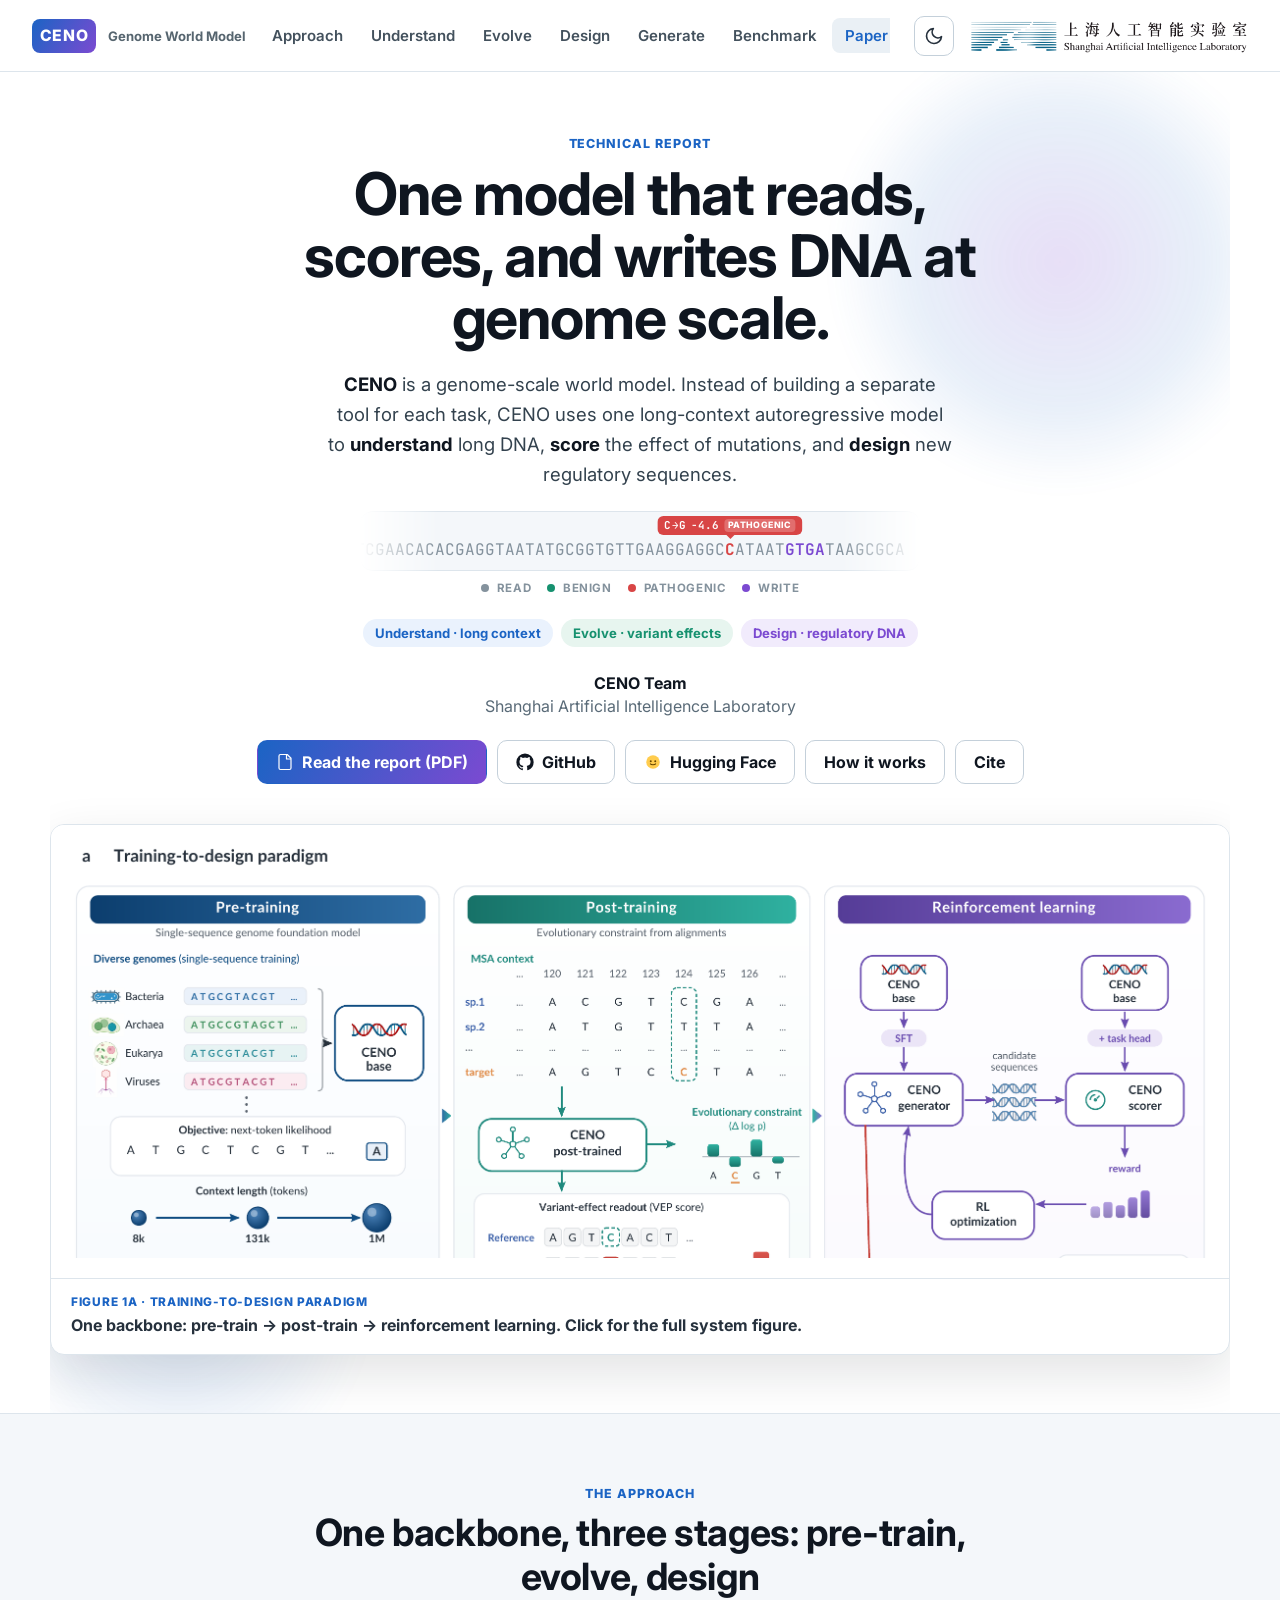
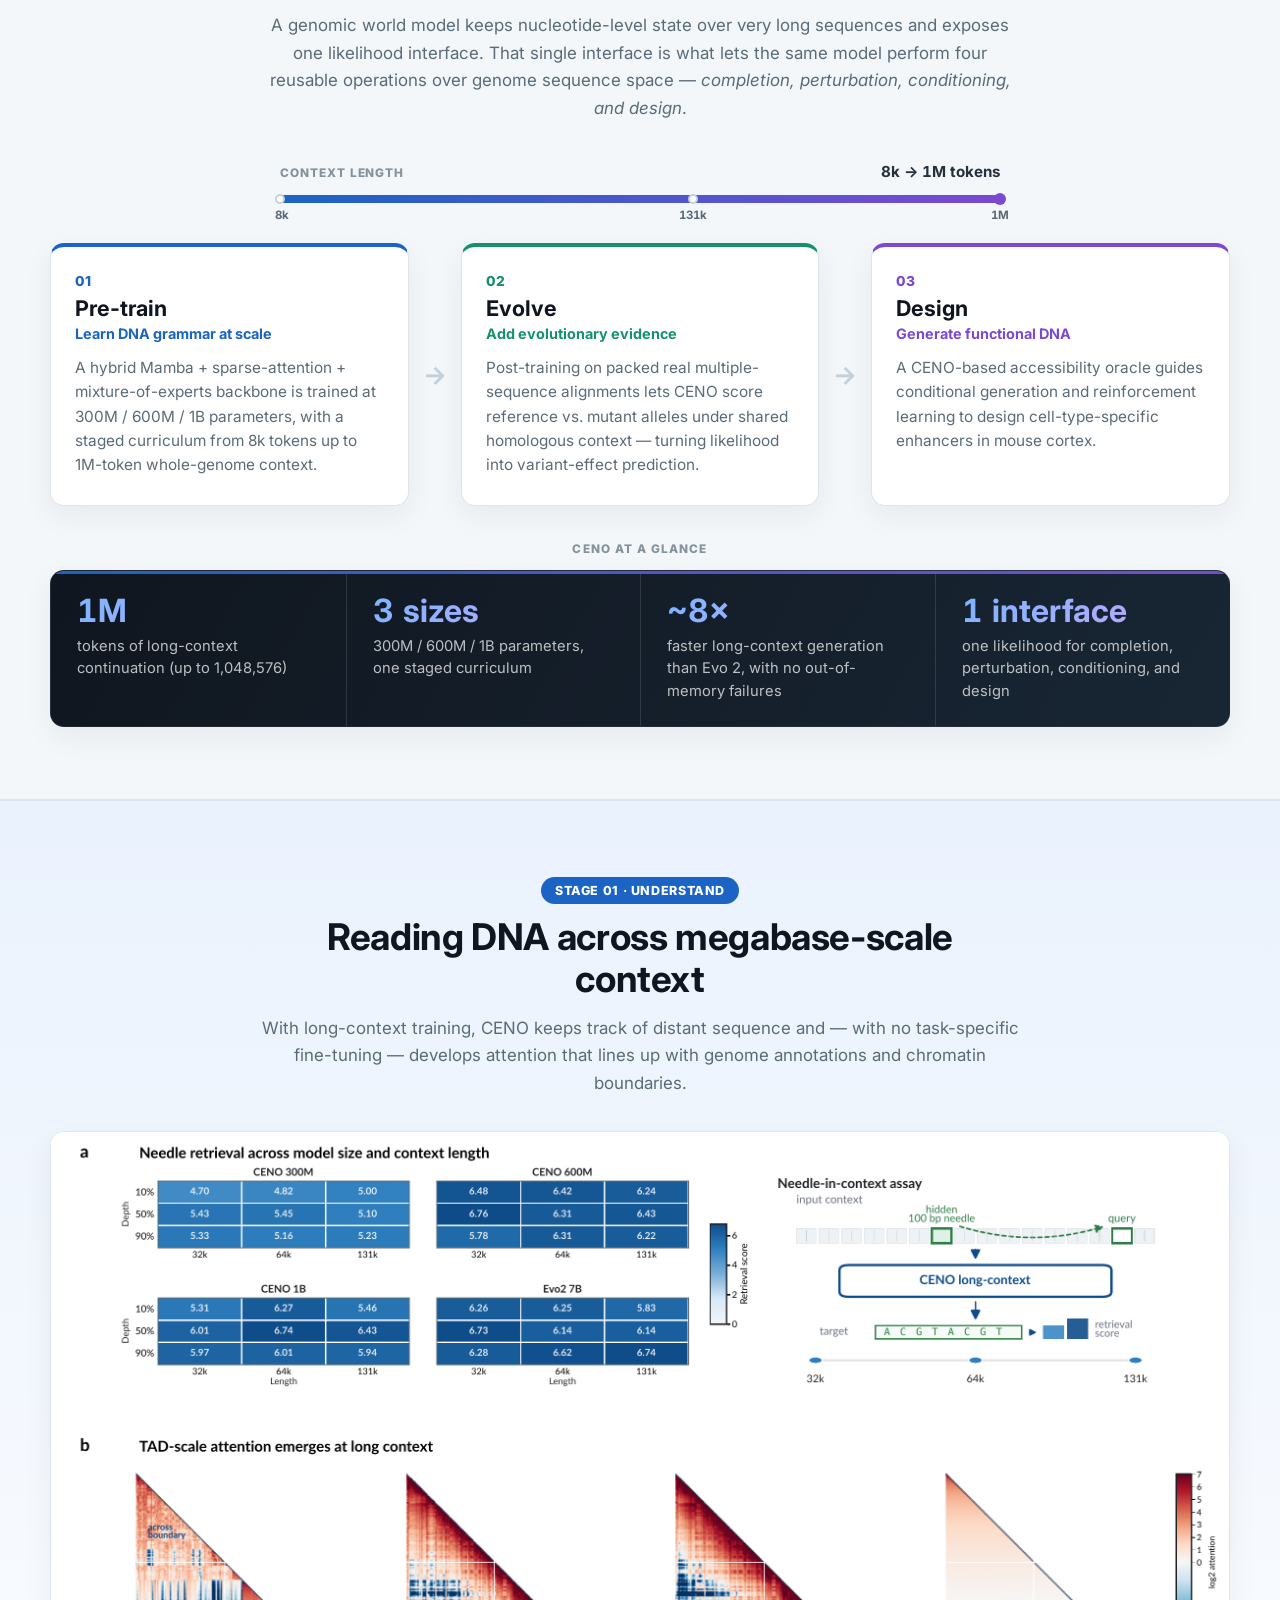
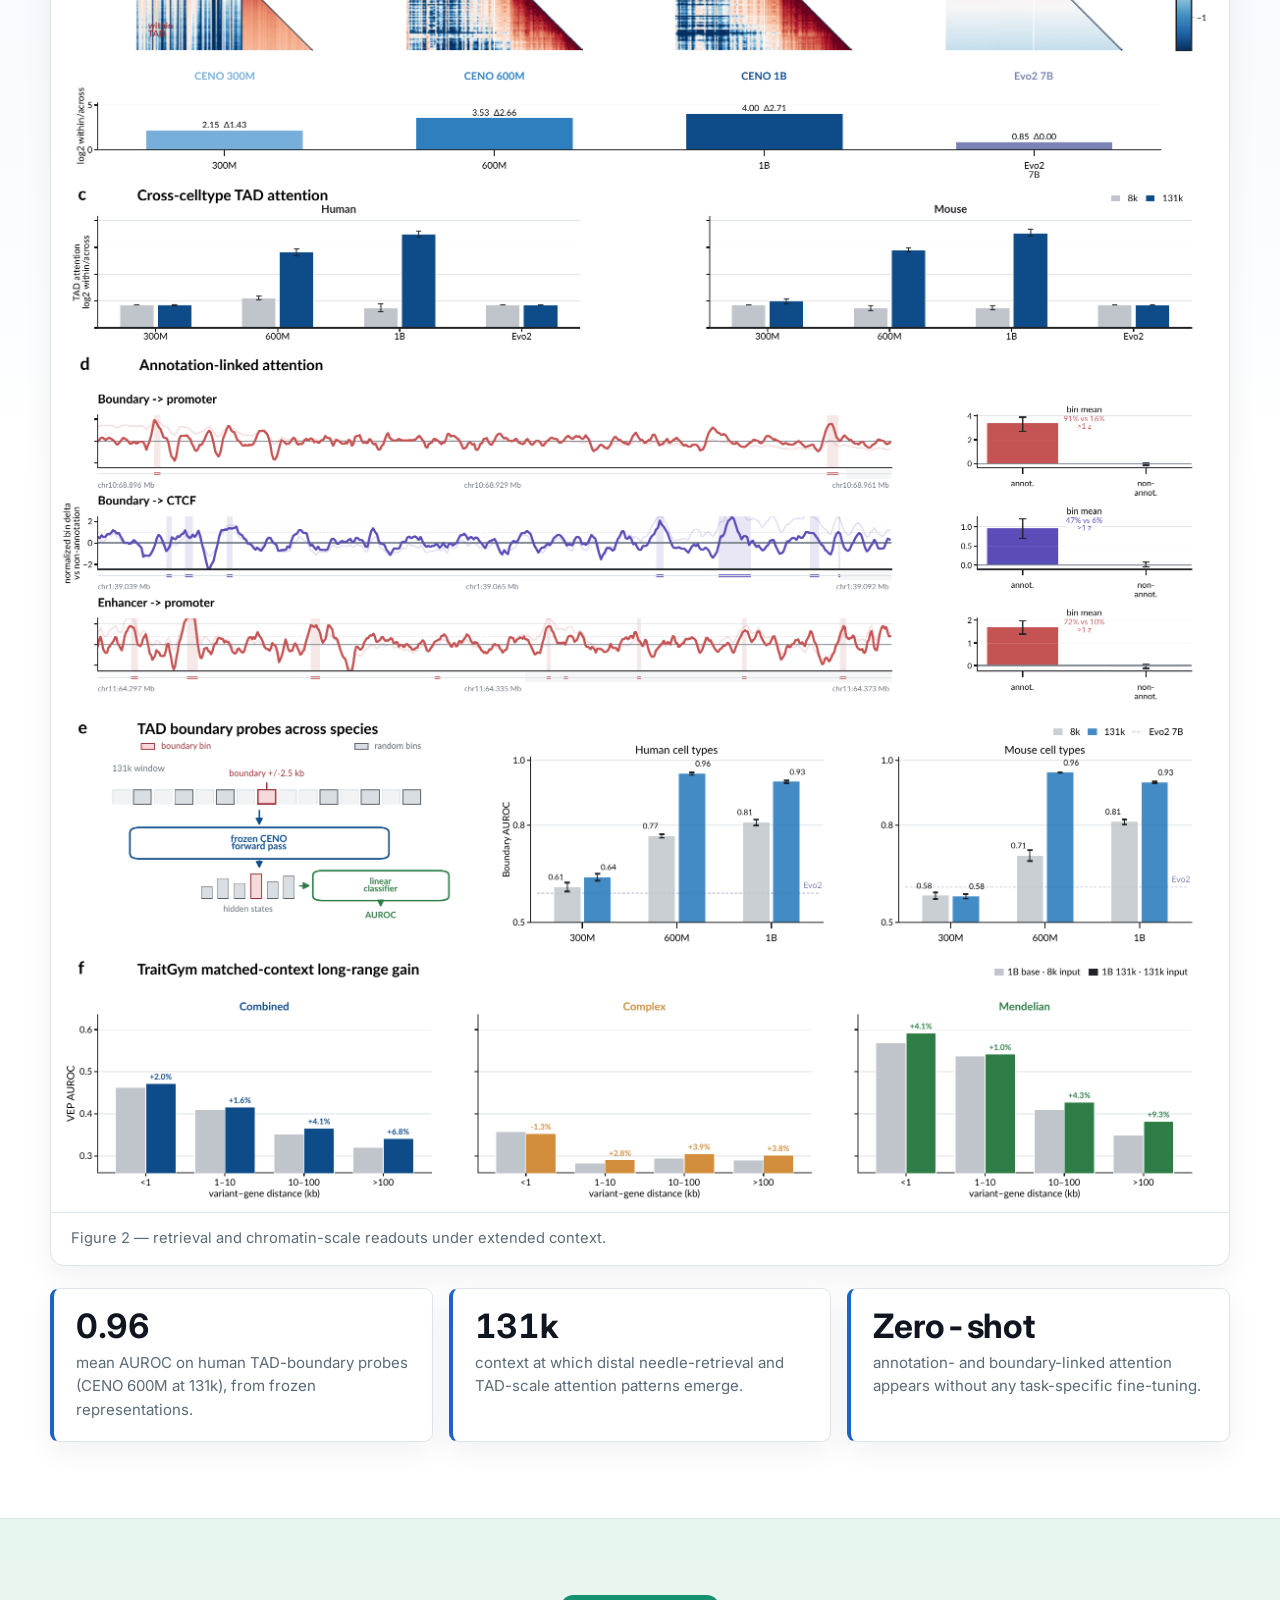
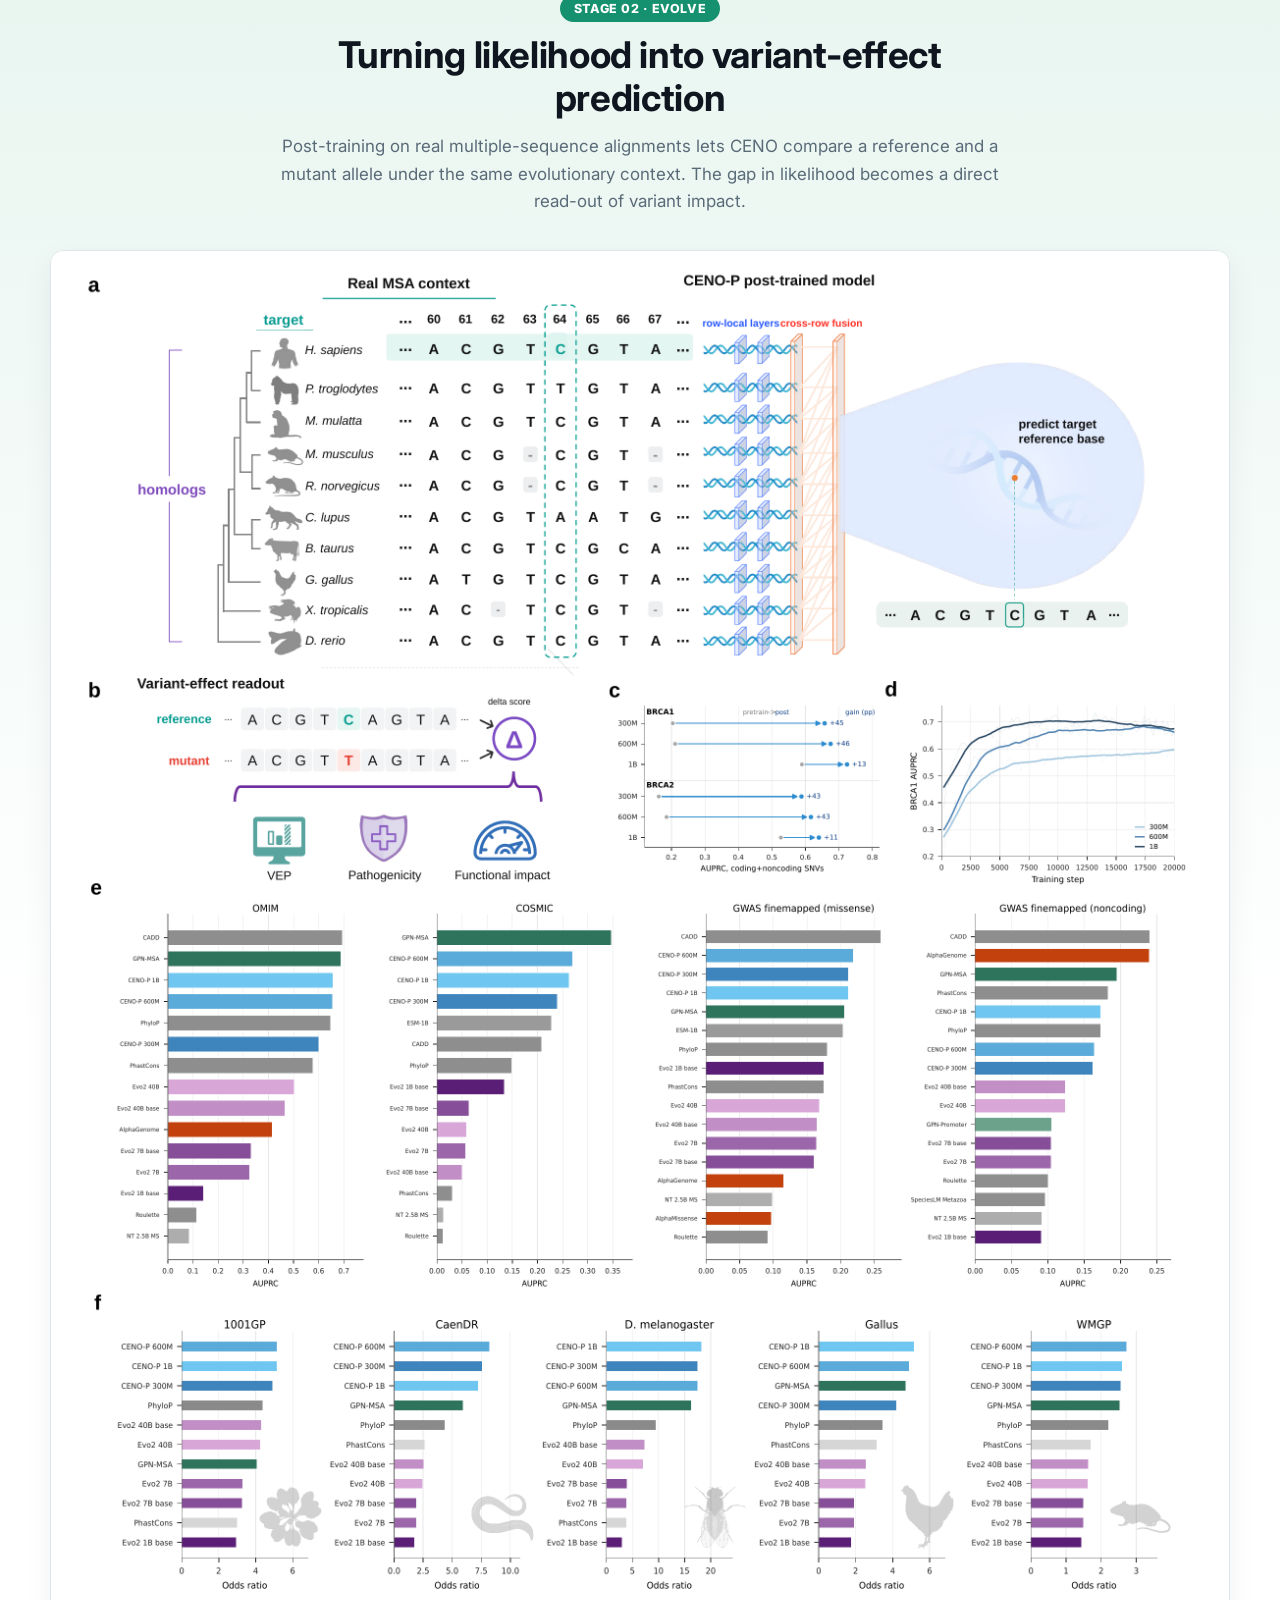
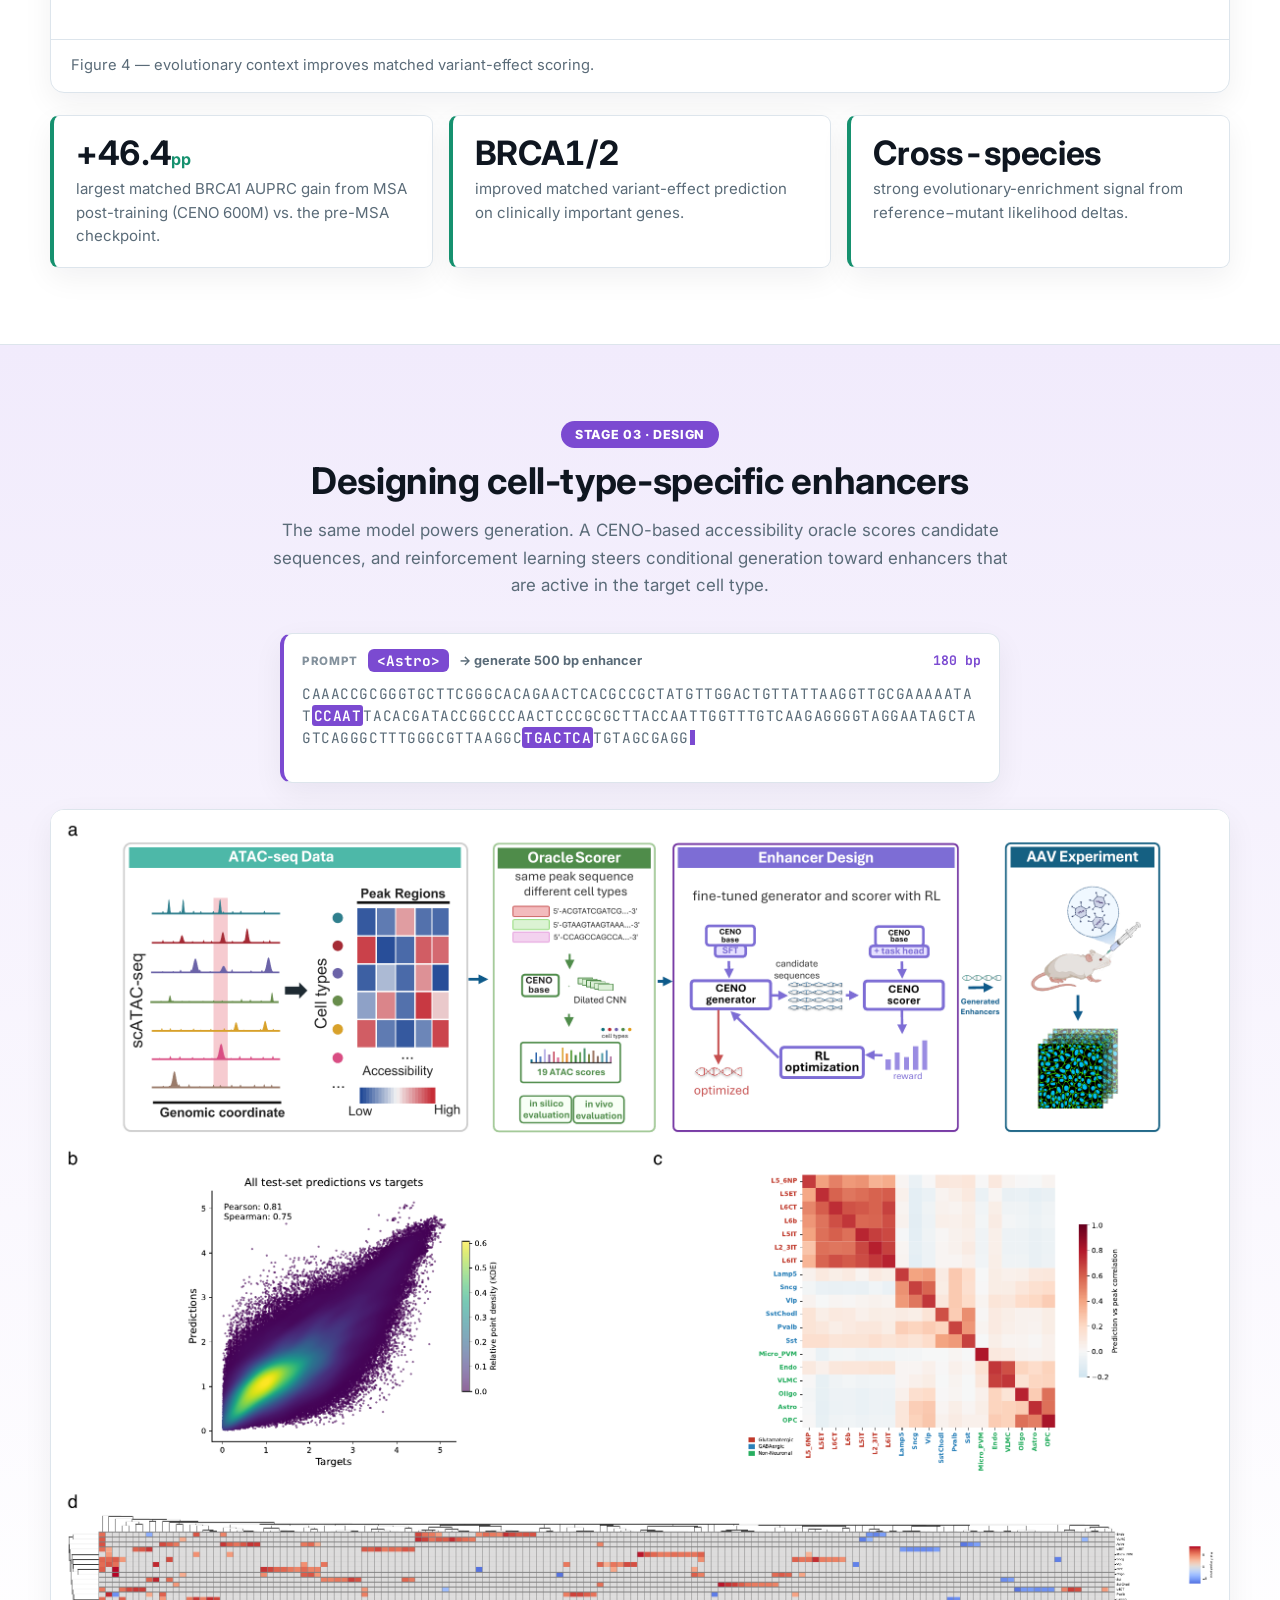
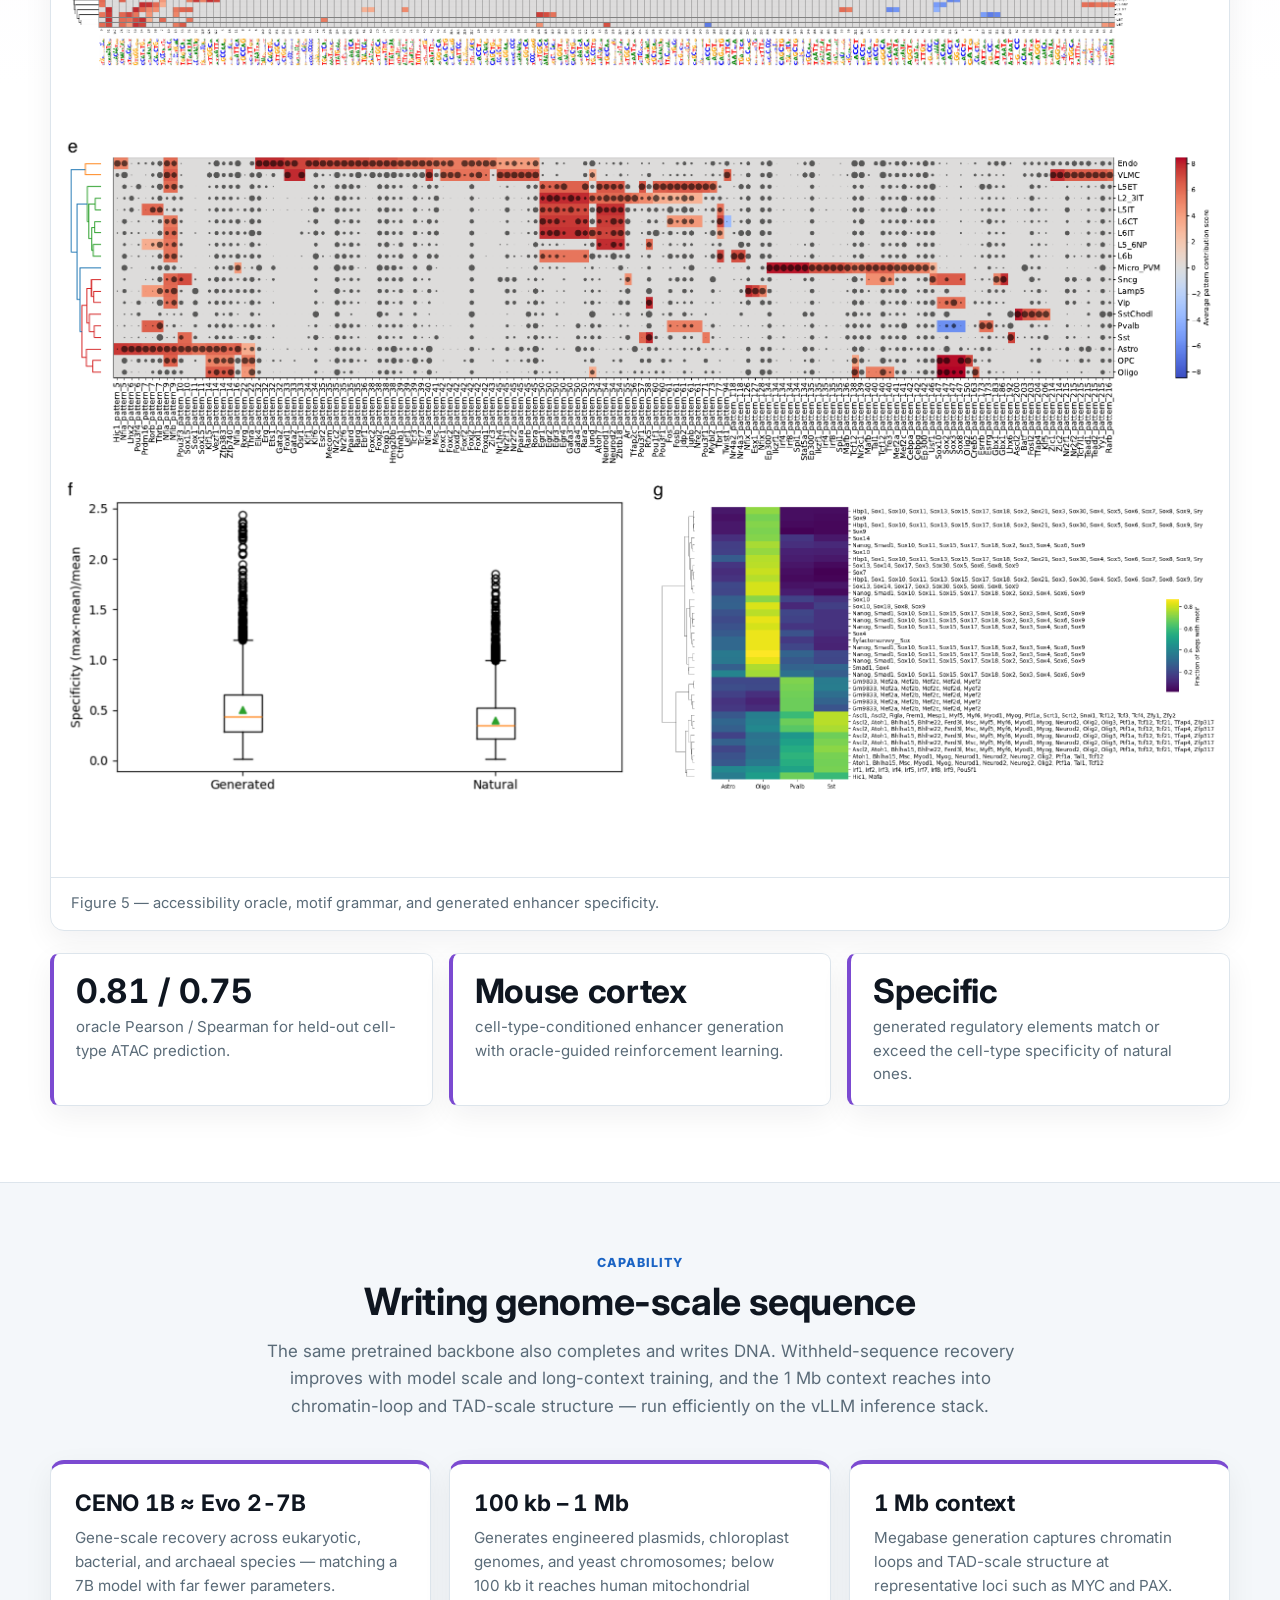
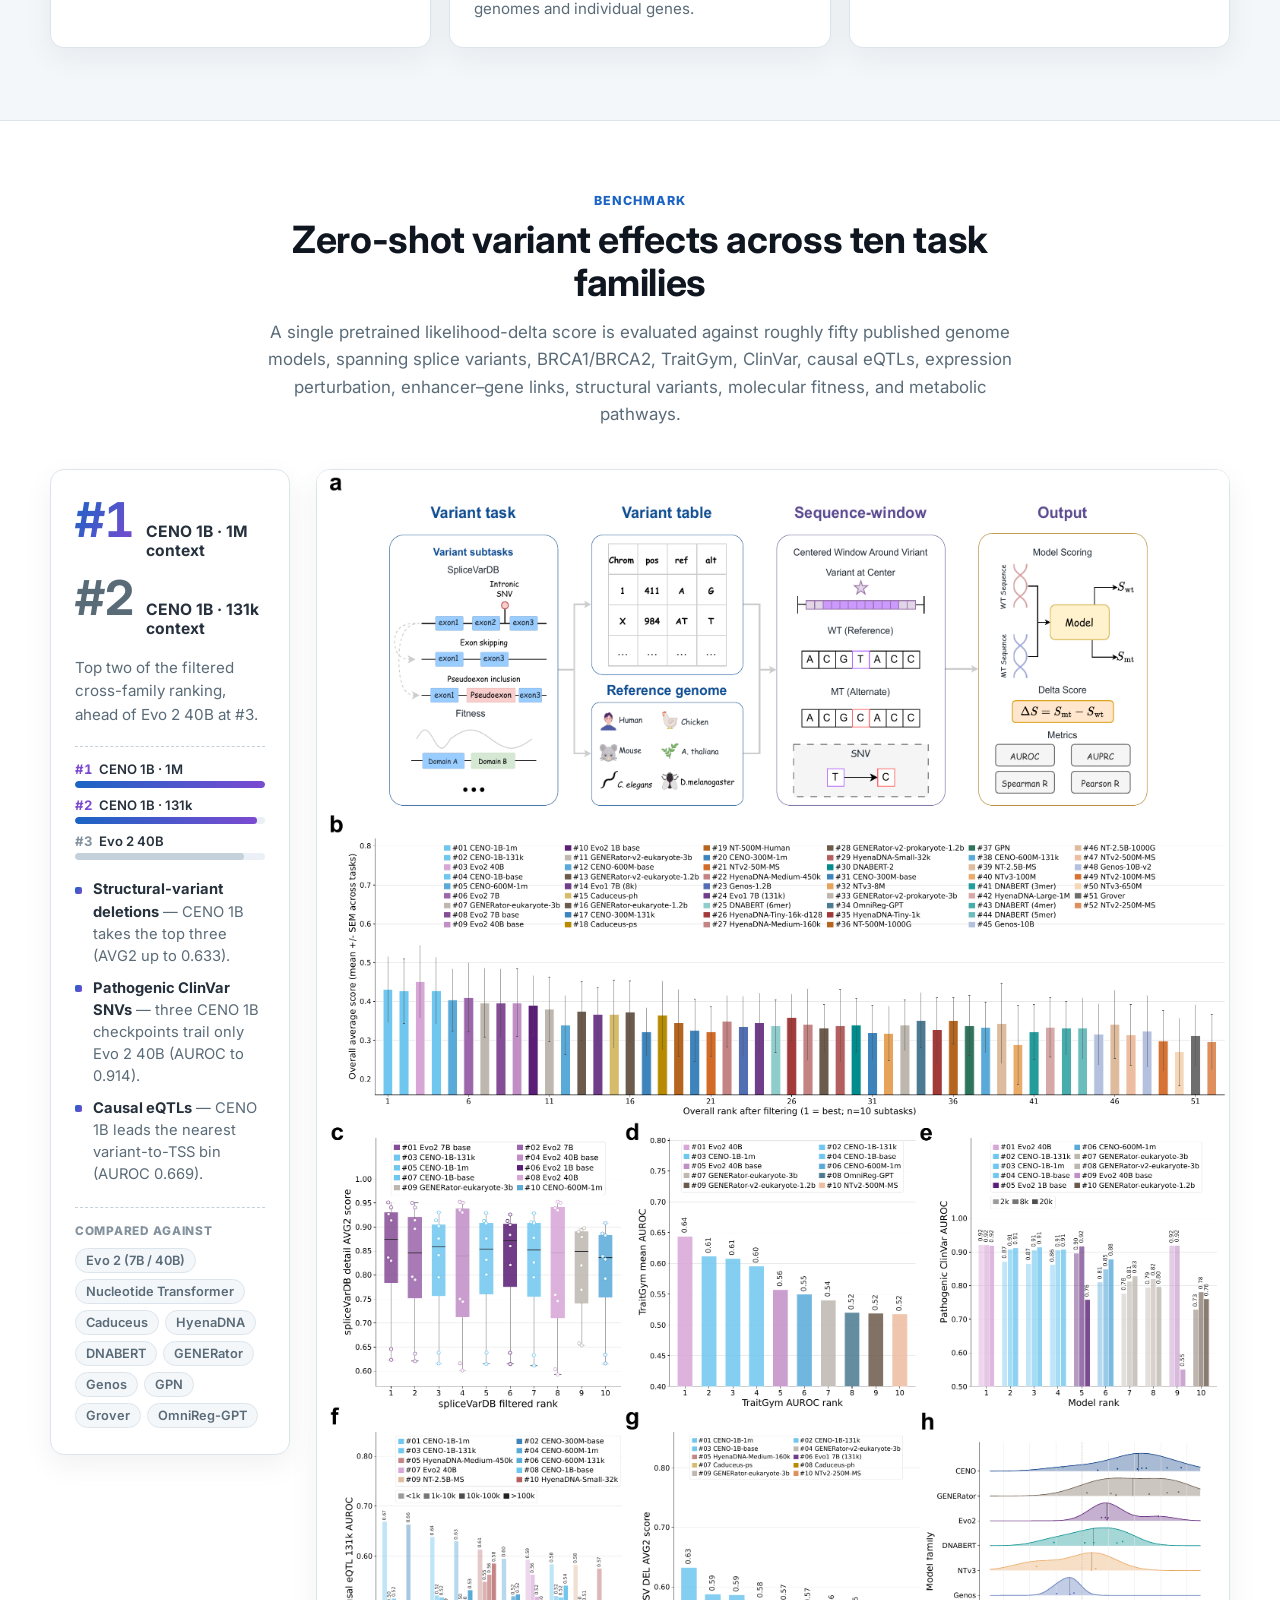
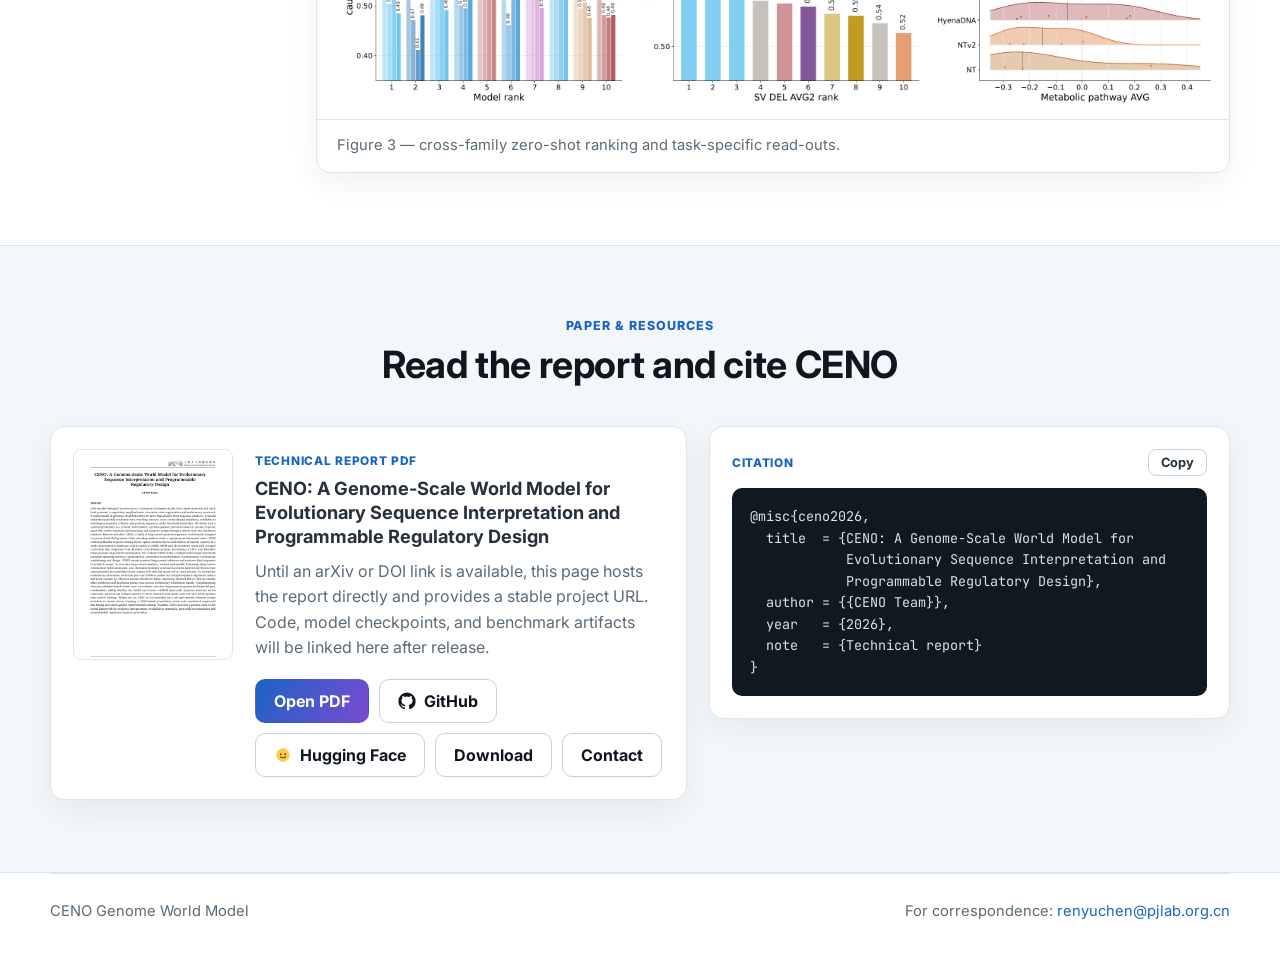
==== commit cd04fb26: "Add GitHub link and brand icons to resource buttons" ====
--- a/index.html
+++ b/index.html
@@ -110,8 +110,18 @@
           </div>
 
           <div class="resource-row" aria-label="Project resources">
-            <a class="primary-action" href="assets/paper/CENO_Technical_Report_Version.pdf" target="_blank" rel="noreferrer">Read the report (PDF)</a>
-            <a href="https://huggingface.co/collections/CladeTeam/ceno" target="_blank" rel="noreferrer">HuggingFace</a>
+            <a class="primary-action" href="assets/paper/CENO_Technical_Report_Version.pdf" target="_blank" rel="noreferrer">
+              <svg class="btn-icon" viewBox="0 0 24 24" aria-hidden="true"><path d="M6 2h9l5 5v13a2 2 0 0 1-2 2H6a2 2 0 0 1-2-2V4a2 2 0 0 1 2-2z" fill="none" stroke="currentColor" stroke-width="1.6" stroke-linejoin="round"/><path d="M14 2v6h6" fill="none" stroke="currentColor" stroke-width="1.6" stroke-linejoin="round"/></svg>
+              Read the report (PDF)
+            </a>
+            <a class="brand-action" href="https://github.com/CladeTeam/CENO" target="_blank" rel="noreferrer">
+              <svg class="btn-icon" viewBox="0 0 24 24" aria-hidden="true"><path fill="currentColor" d="M12 .5A11.5 11.5 0 0 0 .5 12a11.5 11.5 0 0 0 7.86 10.92c.58.11.79-.25.79-.56v-2c-3.2.7-3.88-1.37-3.88-1.37-.53-1.34-1.29-1.7-1.29-1.7-1.05-.72.08-.7.08-.7 1.16.08 1.77 1.19 1.77 1.19 1.03 1.77 2.7 1.26 3.36.96.1-.75.4-1.26.73-1.55-2.56-.29-5.25-1.28-5.25-5.7 0-1.26.45-2.29 1.19-3.1-.12-.29-.52-1.46.11-3.05 0 0 .97-.31 3.18 1.18a11 11 0 0 1 5.8 0c2.2-1.49 3.17-1.18 3.17-1.18.63 1.59.23 2.76.11 3.05.74.81 1.19 1.84 1.19 3.1 0 4.43-2.69 5.41-5.26 5.69.41.36.78 1.06.78 2.14v3.17c0 .31.21.68.8.56A11.5 11.5 0 0 0 23.5 12 11.5 11.5 0 0 0 12 .5z"/></svg>
+              GitHub
+            </a>
+            <a class="brand-action" href="https://huggingface.co/collections/CladeTeam/ceno" target="_blank" rel="noreferrer">
+              <svg class="btn-icon" viewBox="0 0 24 24" aria-hidden="true"><circle cx="12" cy="12" r="9" fill="#ffcc4d"/><circle cx="9" cy="11" r="1.3" fill="#664500"/><circle cx="15" cy="11" r="1.3" fill="#664500"/><path d="M8.5 14.5c1 1.4 6 1.4 7 0" fill="none" stroke="#664500" stroke-width="1.4" stroke-linecap="round"/></svg>
+              Hugging Face
+            </a>
             <a href="#pipeline">How it works</a>
             <a href="#paper">Cite</a>
           </div>
@@ -468,7 +478,14 @@
               </p>
               <div class="resource-row compact">
                 <a class="primary-action" href="assets/paper/CENO_Technical_Report_Version.pdf" target="_blank" rel="noreferrer">Open PDF</a>
-                <a href="https://huggingface.co/collections/CladeTeam/ceno" target="_blank" rel="noreferrer">HuggingFace</a>
+                <a class="brand-action" href="https://github.com/CladeTeam/CENO" target="_blank" rel="noreferrer">
+                  <svg class="btn-icon" viewBox="0 0 24 24" aria-hidden="true"><path fill="currentColor" d="M12 .5A11.5 11.5 0 0 0 .5 12a11.5 11.5 0 0 0 7.86 10.92c.58.11.79-.25.79-.56v-2c-3.2.7-3.88-1.37-3.88-1.37-.53-1.34-1.29-1.7-1.29-1.7-1.05-.72.08-.7.08-.7 1.16.08 1.77 1.19 1.77 1.19 1.03 1.77 2.7 1.26 3.36.96.1-.75.4-1.26.73-1.55-2.56-.29-5.25-1.28-5.25-5.7 0-1.26.45-2.29 1.19-3.1-.12-.29-.52-1.46.11-3.05 0 0 .97-.31 3.18 1.18a11 11 0 0 1 5.8 0c2.2-1.49 3.17-1.18 3.17-1.18.63 1.59.23 2.76.11 3.05.74.81 1.19 1.84 1.19 3.1 0 4.43-2.69 5.41-5.26 5.69.41.36.78 1.06.78 2.14v3.17c0 .31.21.68.8.56A11.5 11.5 0 0 0 23.5 12 11.5 11.5 0 0 0 12 .5z"/></svg>
+                  GitHub
+                </a>
+                <a class="brand-action" href="https://huggingface.co/collections/CladeTeam/ceno" target="_blank" rel="noreferrer">
+                  <svg class="btn-icon" viewBox="0 0 24 24" aria-hidden="true"><circle cx="12" cy="12" r="9" fill="#ffcc4d"/><circle cx="9" cy="11" r="1.3" fill="#664500"/><circle cx="15" cy="11" r="1.3" fill="#664500"/><path d="M8.5 14.5c1 1.4 6 1.4 7 0" fill="none" stroke="#664500" stroke-width="1.4" stroke-linecap="round"/></svg>
+                  Hugging Face
+                </a>
                 <a href="assets/paper/CENO_Technical_Report_Version.pdf" download>Download</a>
                 <a href="mailto:renyuchen@pjlab.org.cn">Contact</a>
               </div>
--- a/styles.css
+++ b/styles.css
@@ -278,6 +278,7 @@
   display: inline-flex;
   align-items: center;
   justify-content: center;
+  gap: 8px;
   min-height: 44px;
   padding: 0 18px;
   border: 1px solid var(--line-strong);
@@ -286,7 +287,20 @@
   font-weight: 700;
   text-decoration: none;
   background: #fff;
-  transition: border-color 0.15s, color 0.15s, transform 0.15s;
+  transition: border-color 0.15s, color 0.15s, transform 0.15s, box-shadow 0.15s;
+}
+
+.btn-icon {
+  width: 18px;
+  height: 18px;
+  flex: none;
+}
+
+.resource-row .brand-action:hover {
+  border-color: var(--accent);
+  color: var(--accent);
+  transform: translateY(-1px);
+  box-shadow: 0 4px 14px rgba(0, 0, 0, 0.08);
 }
 
 .resource-row a:hover {
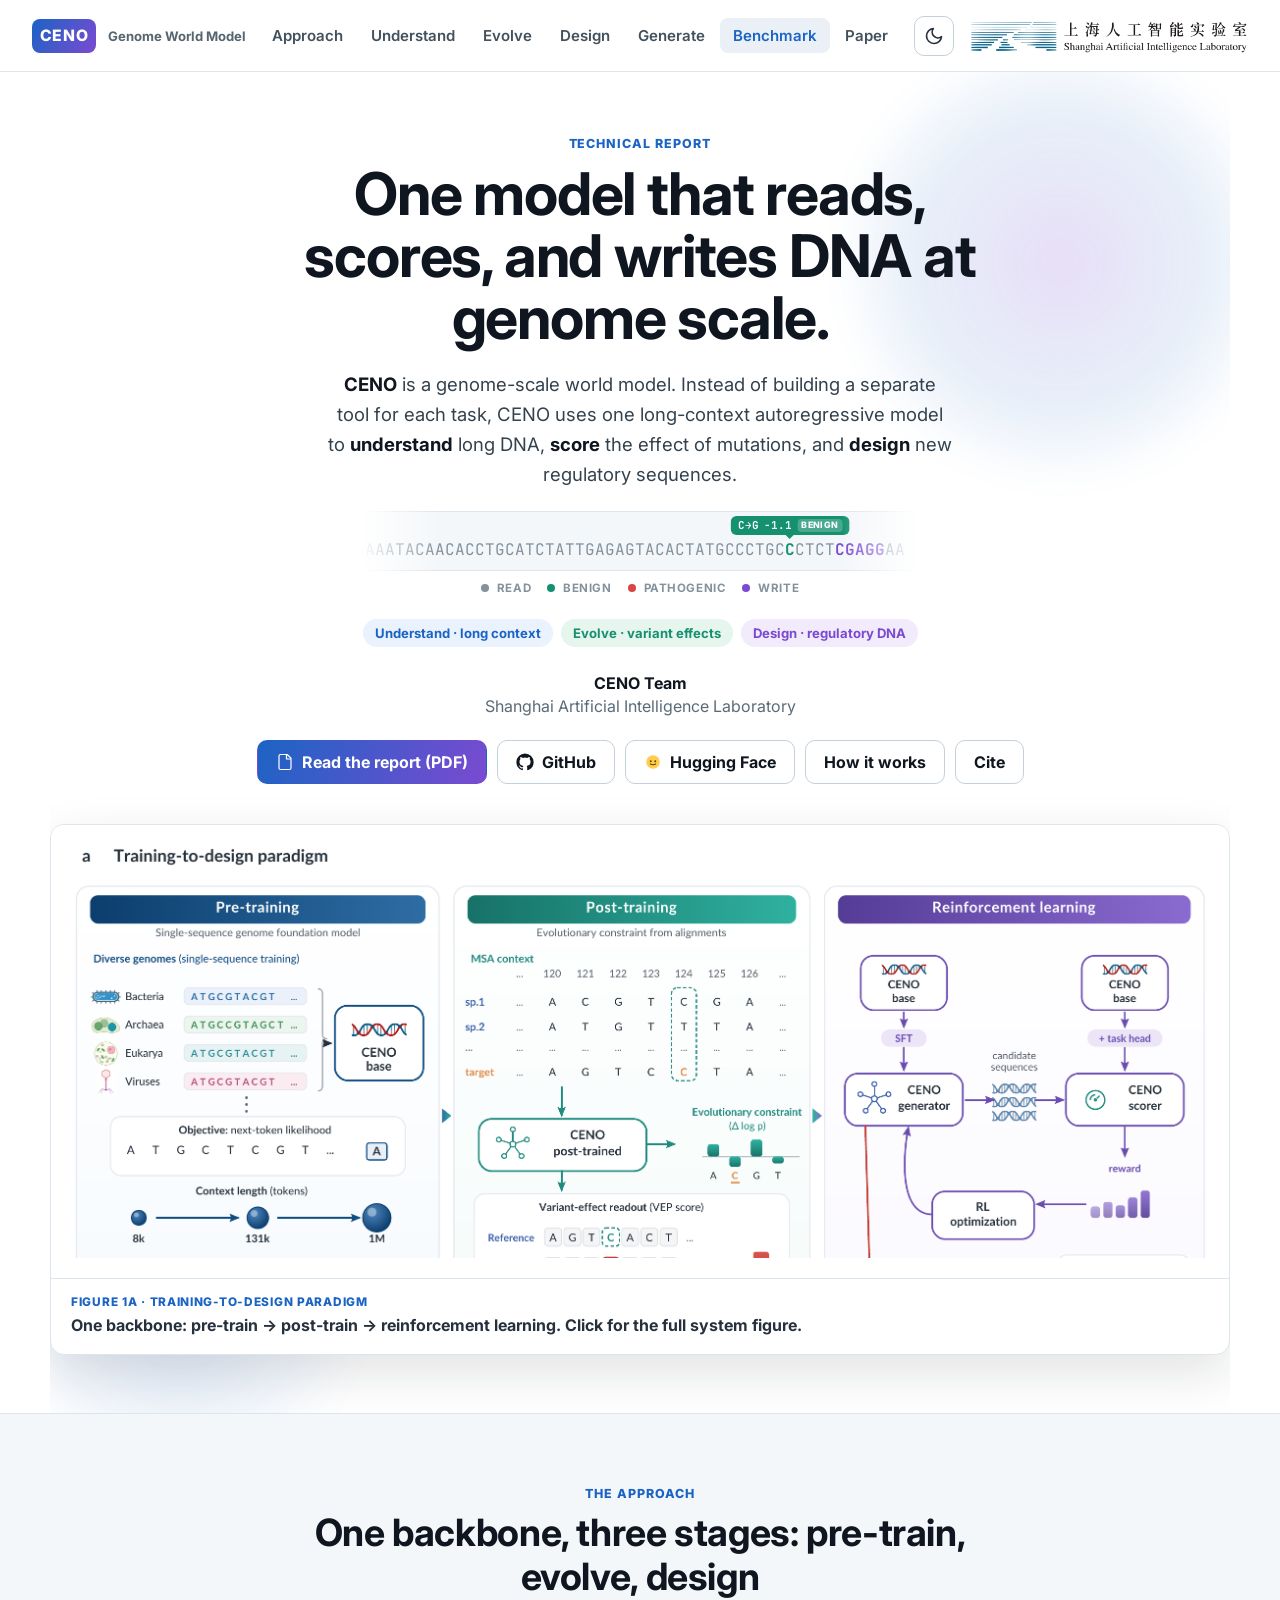
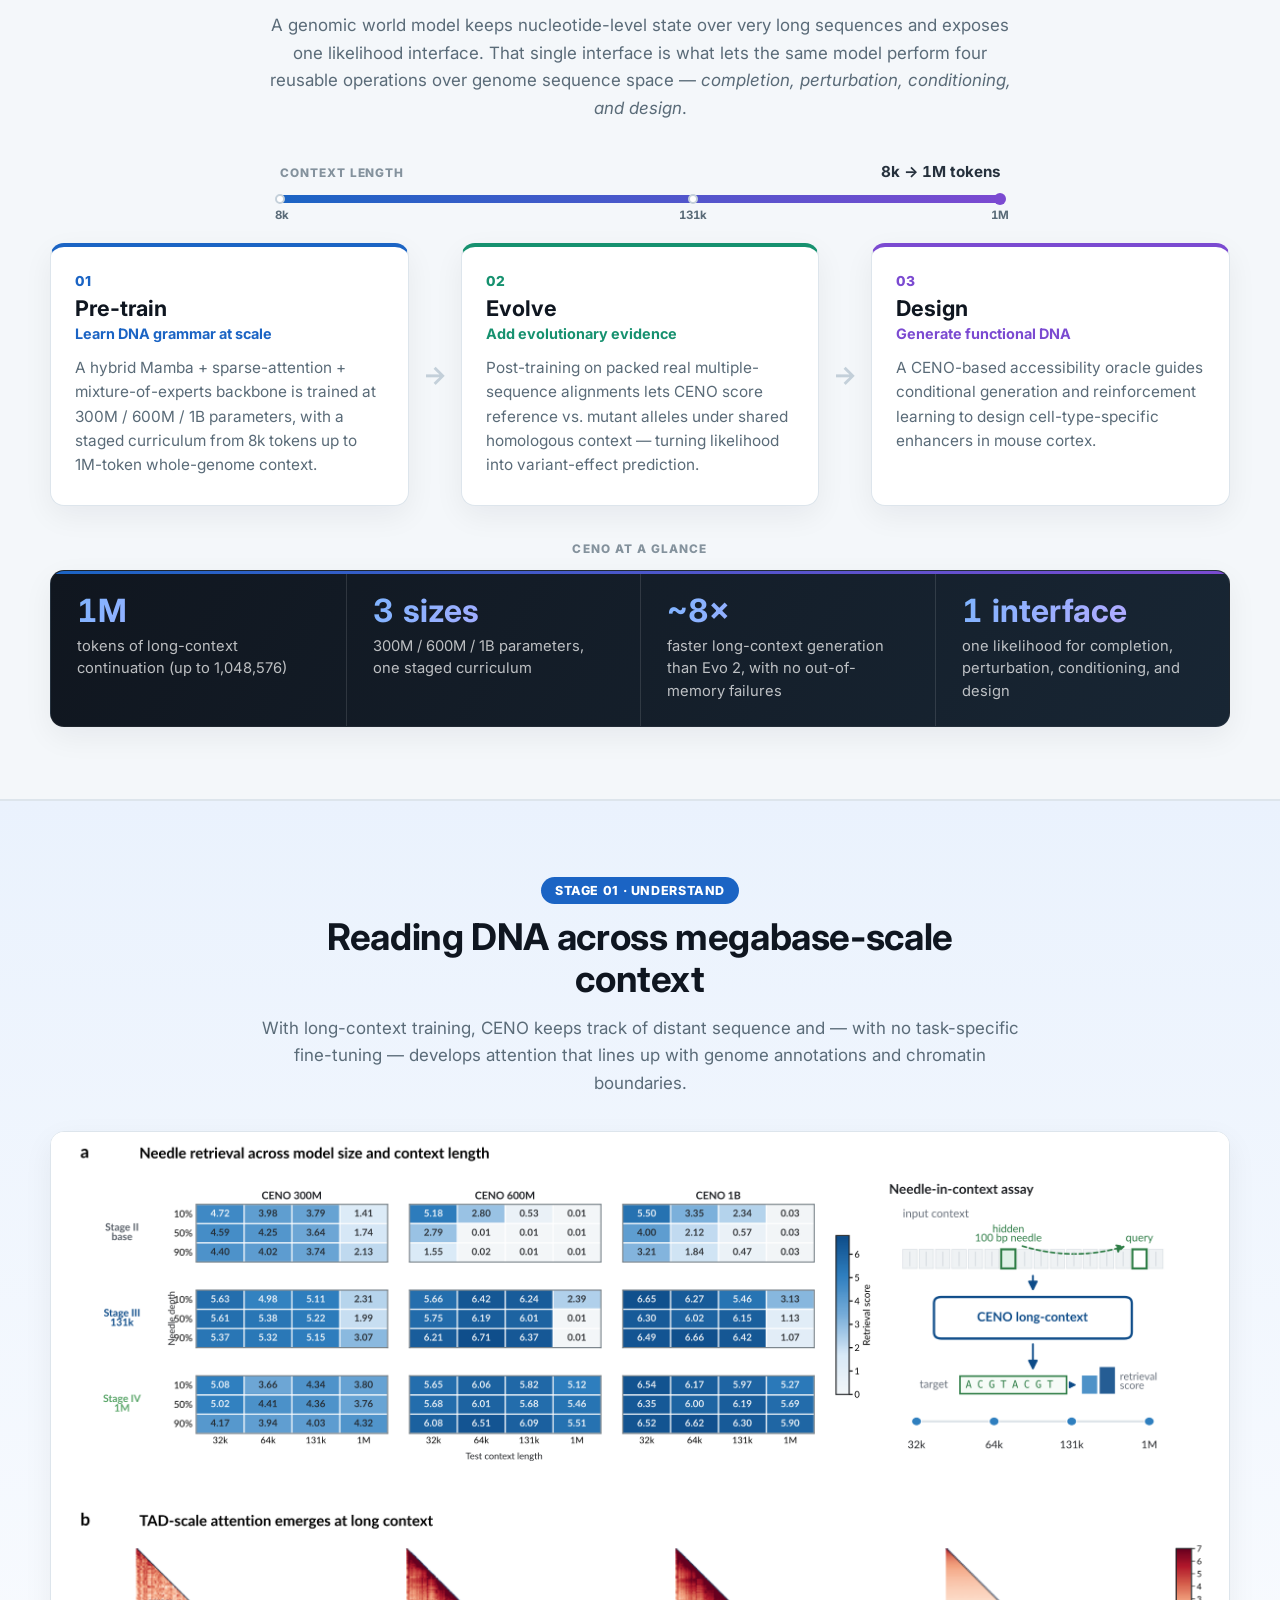
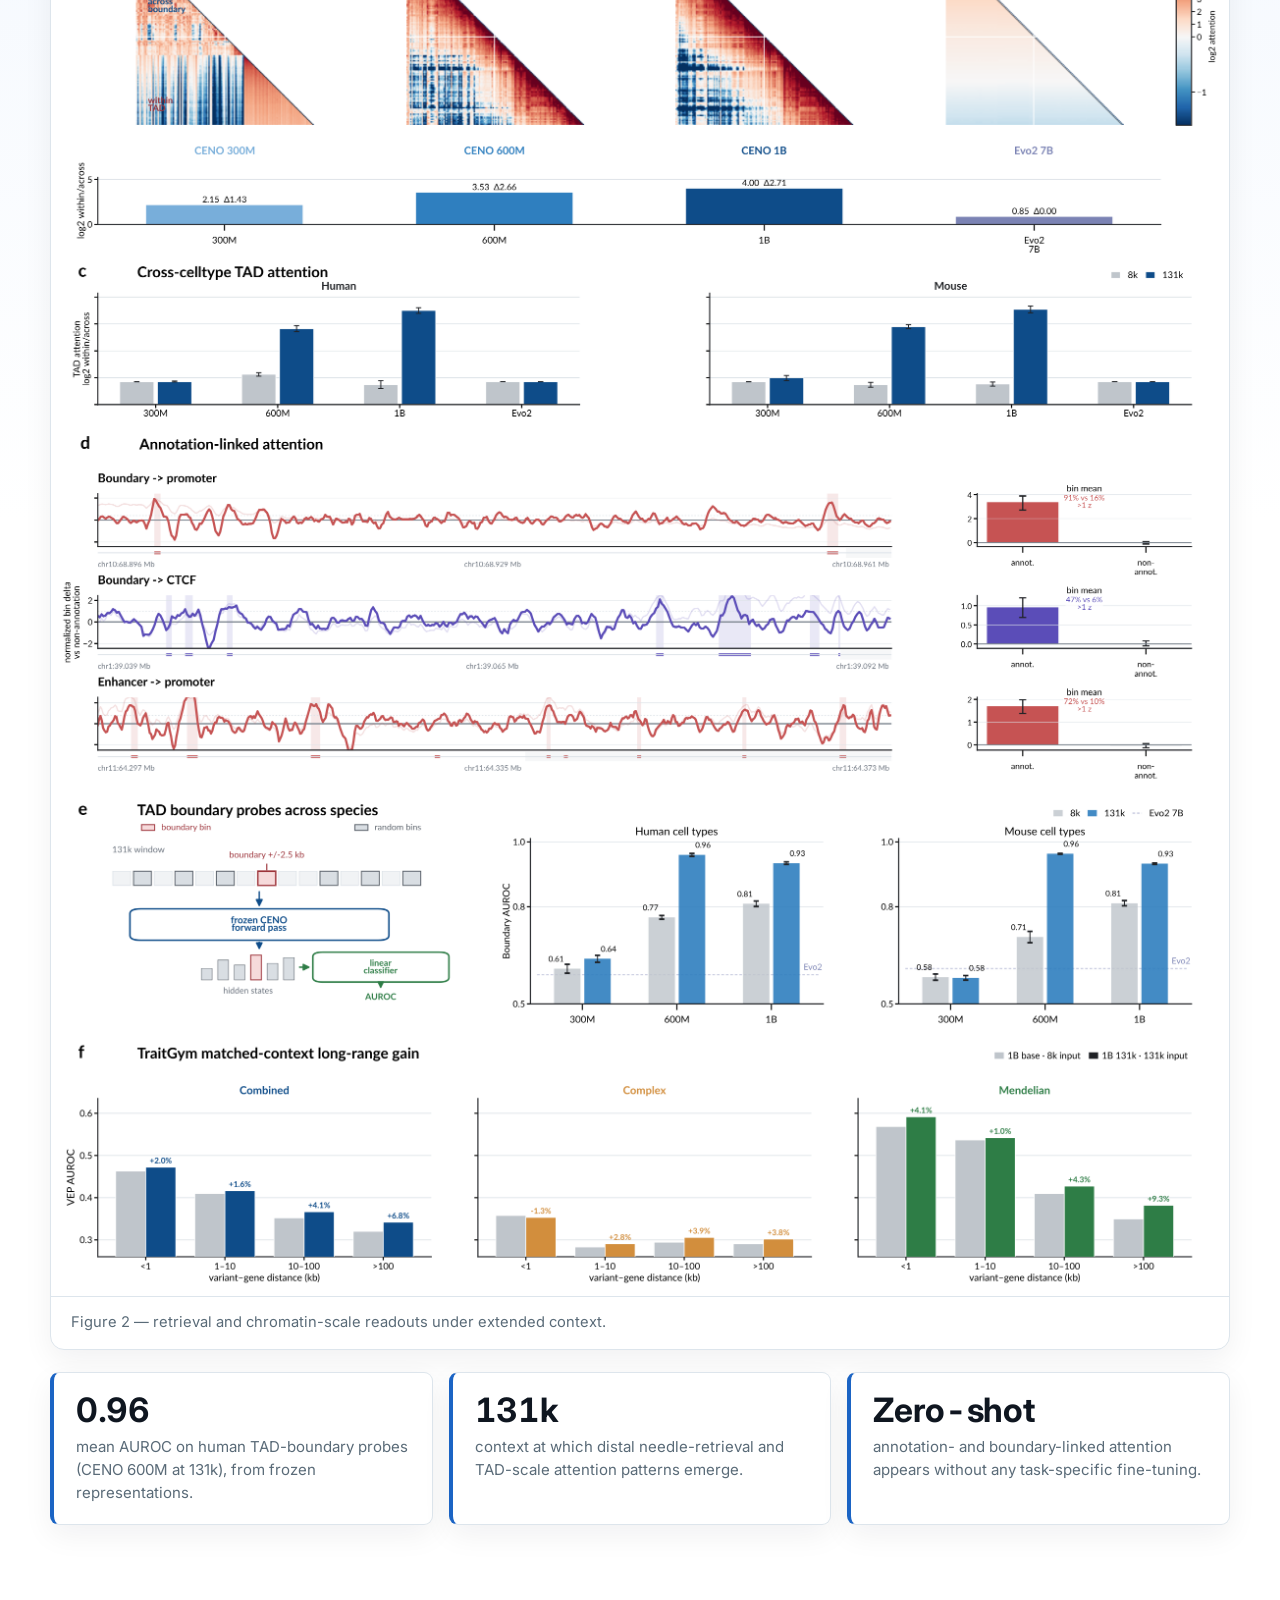
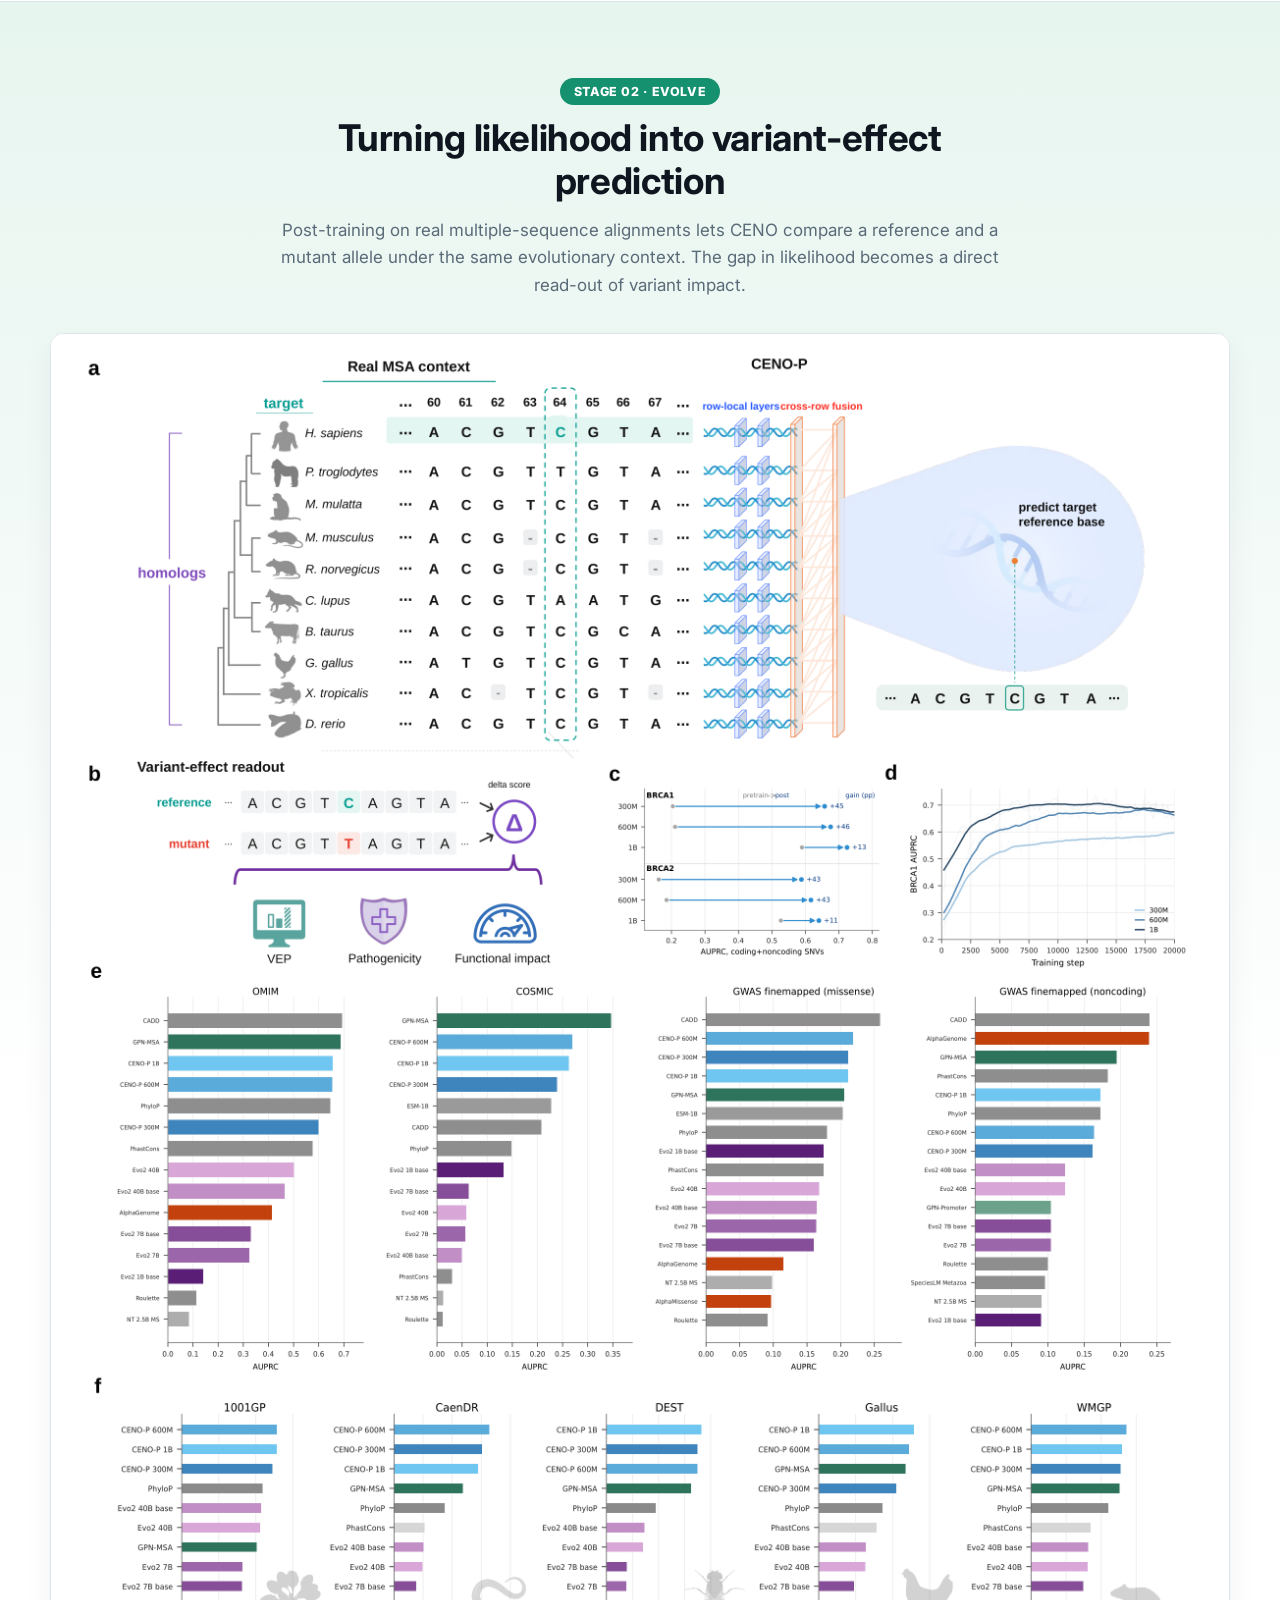
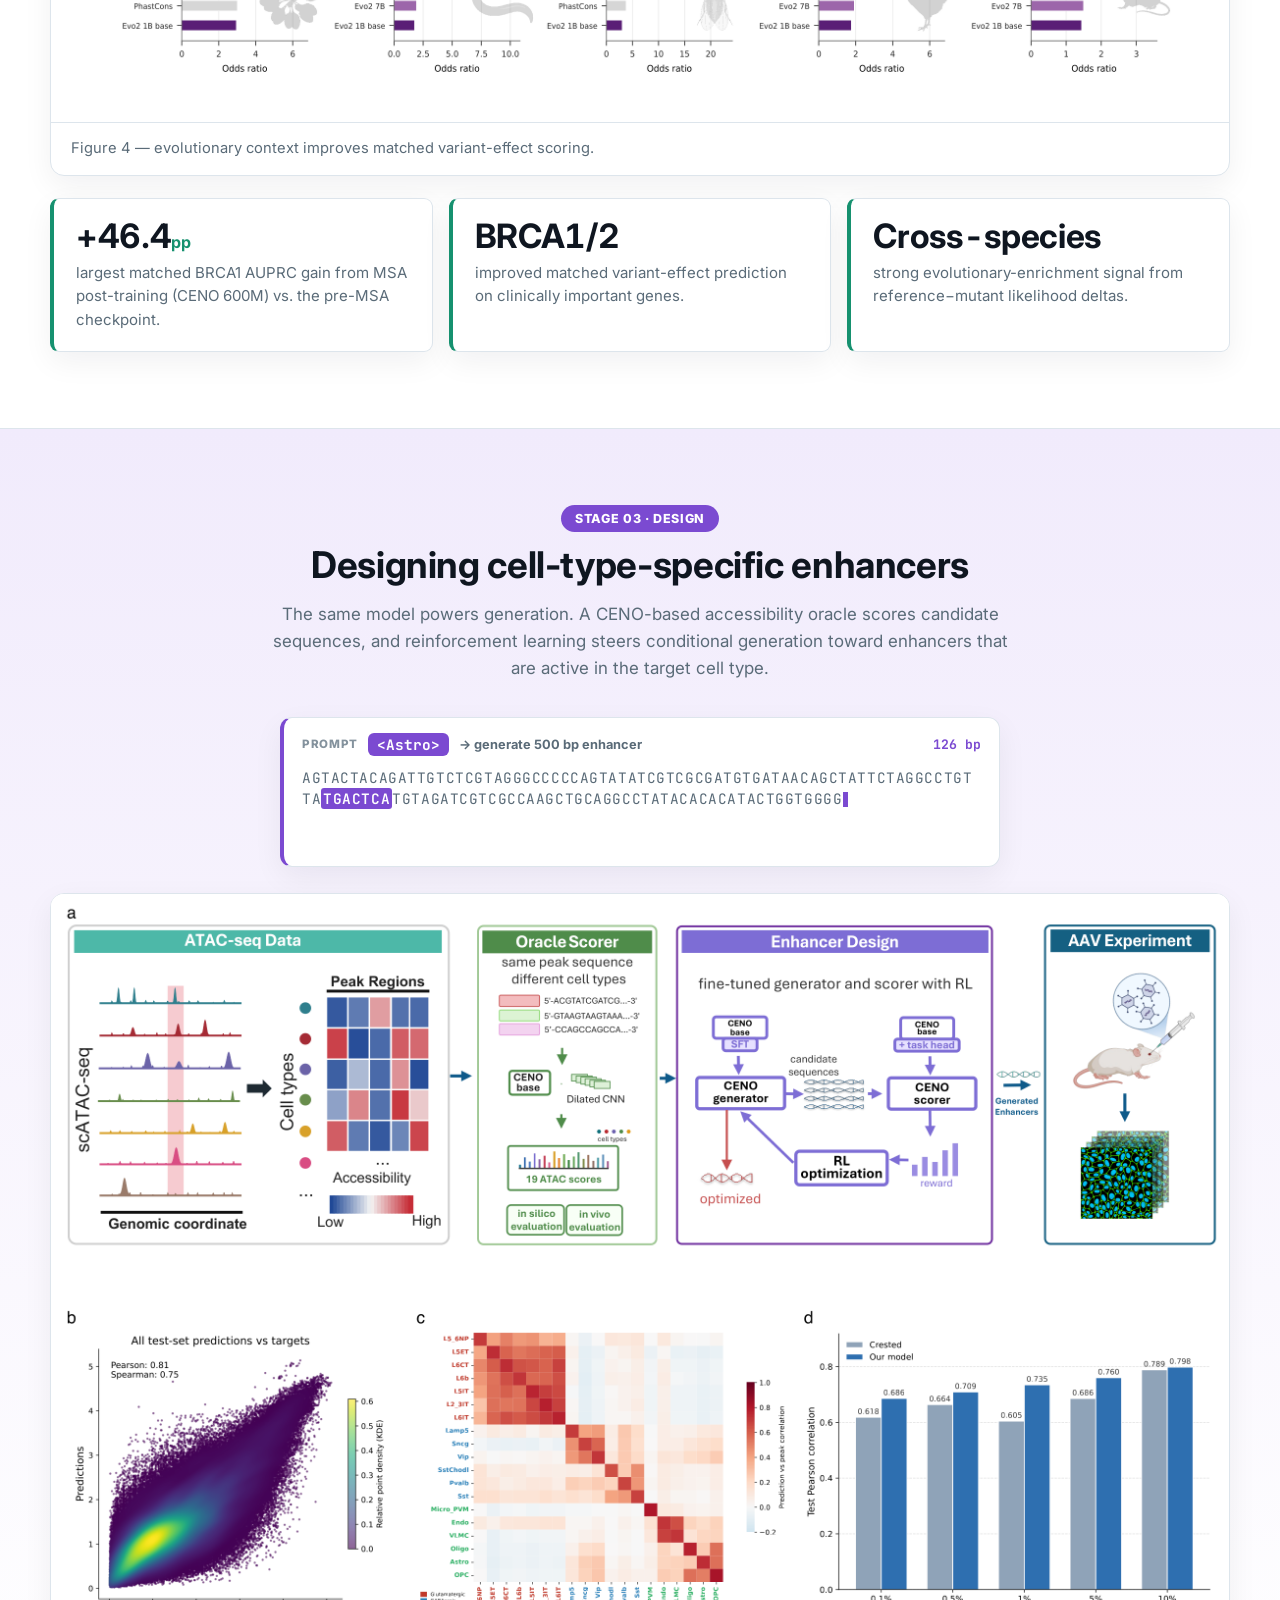
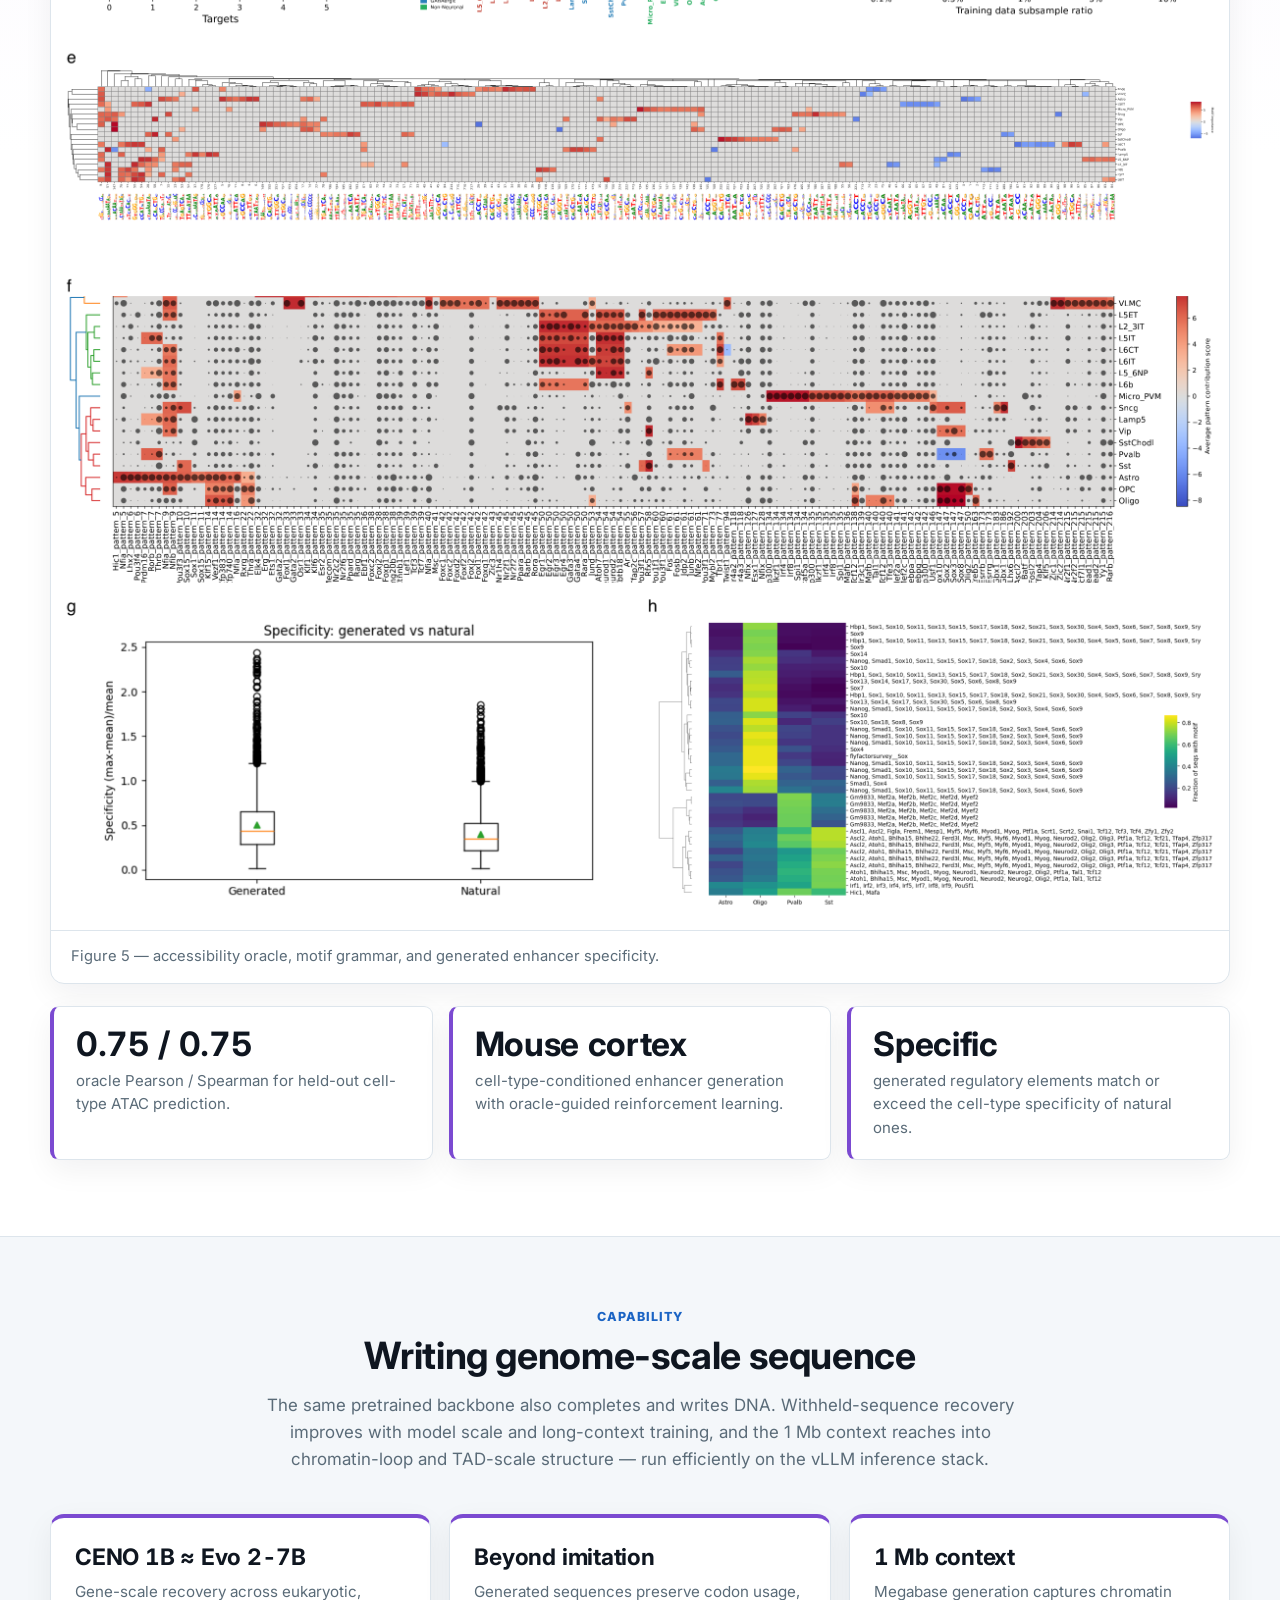
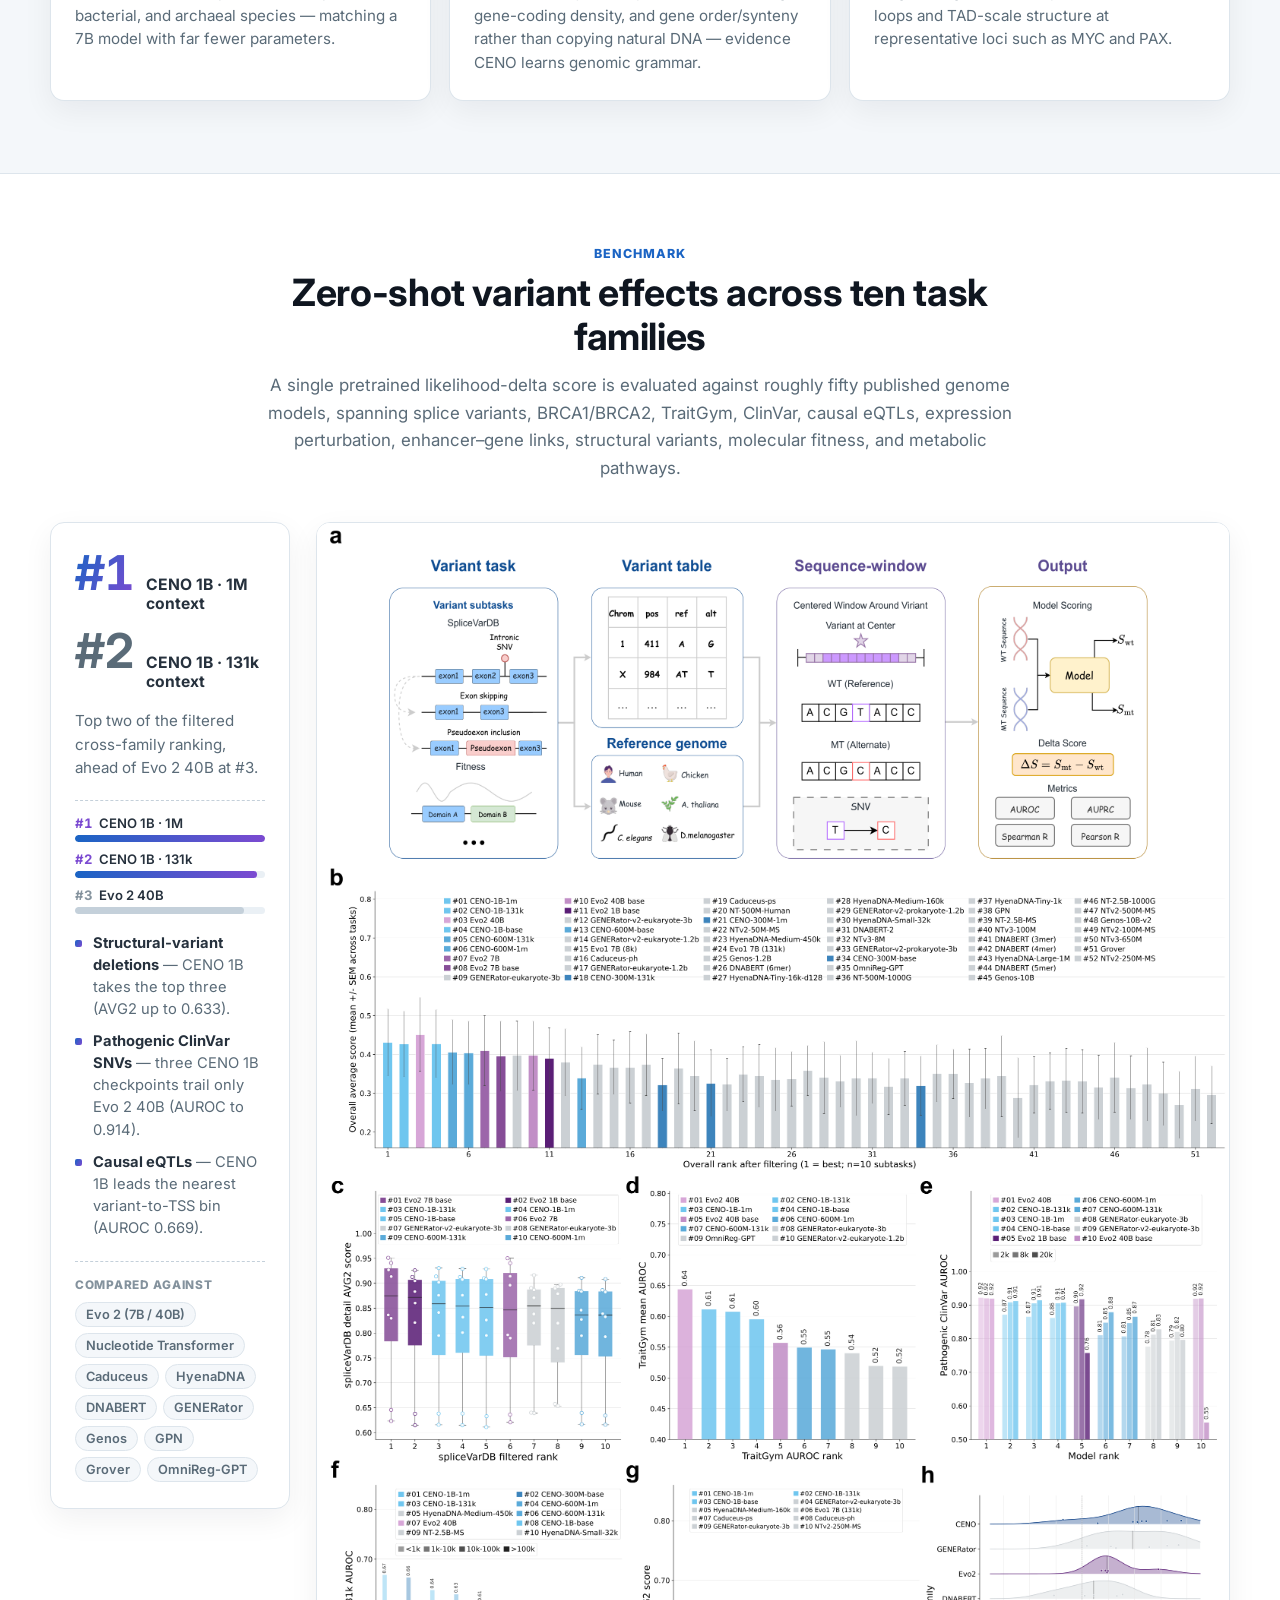
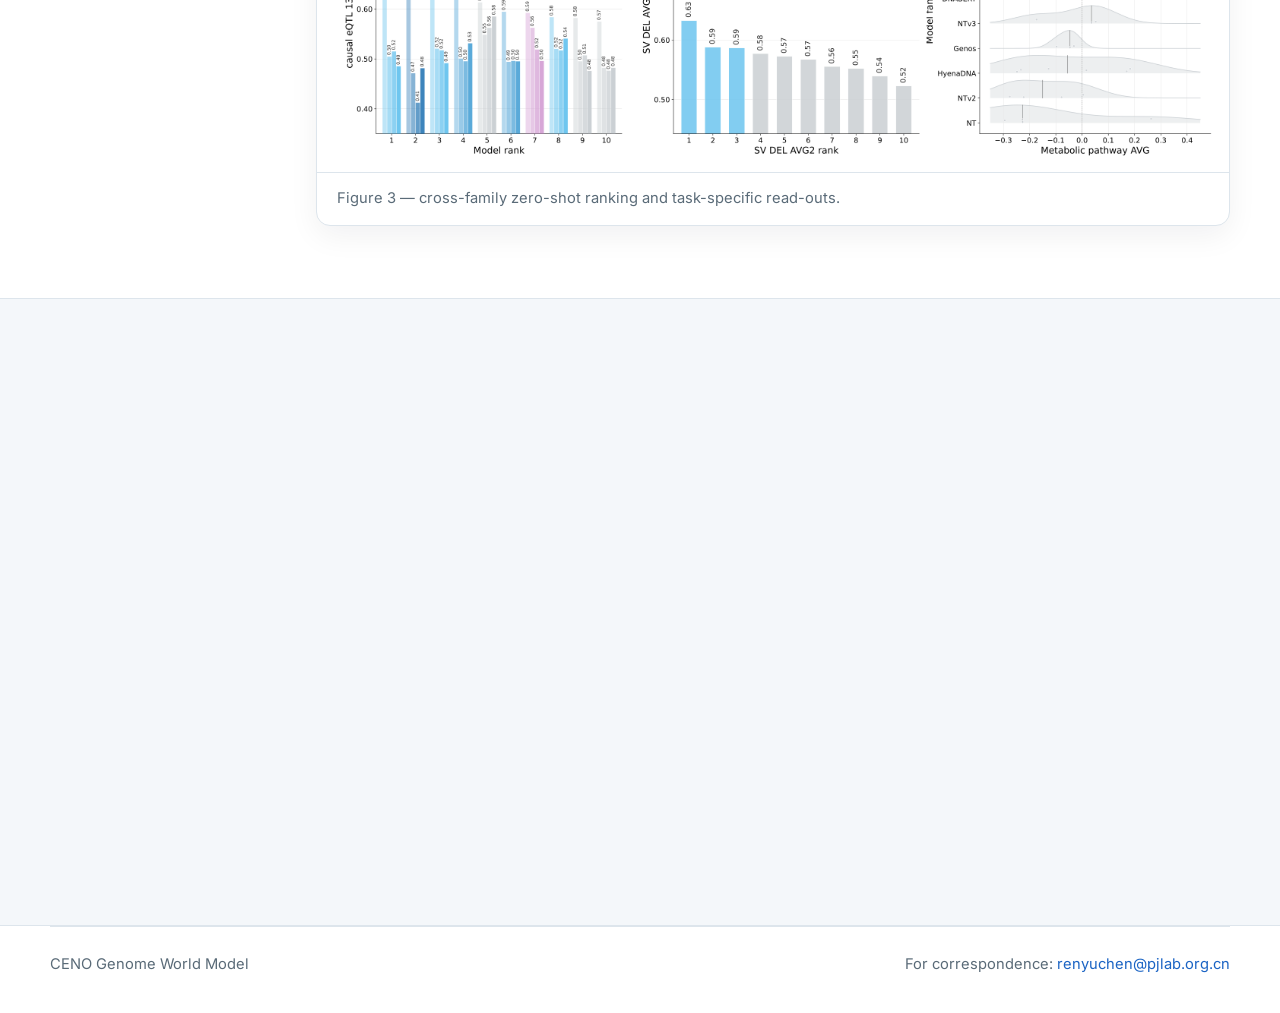
==== commit b1e66e2a: "Update report PDF and figures to latest version Recompile hosted technical report (41pp) and re-rend" ====
--- a/index.html
+++ b/index.html
@@ -381,8 +381,8 @@
             <span>Gene-scale recovery across eukaryotic, bacterial, and archaeal species &mdash; matching a 7B model with far fewer parameters.</span>
           </article>
           <article>
-            <strong>100&nbsp;kb &ndash; 1&nbsp;Mb</strong>
-            <span>Generates engineered plasmids, chloroplast genomes, and yeast chromosomes; below 100&nbsp;kb it reaches human mitochondrial genomes and individual genes.</span>
+            <strong>Beyond imitation</strong>
+            <span>Generated sequences preserve codon usage, gene-coding density, and gene order/synteny rather than copying natural DNA &mdash; evidence CENO learns genomic grammar.</span>
           </article>
           <article>
             <strong>1&nbsp;Mb context</strong>
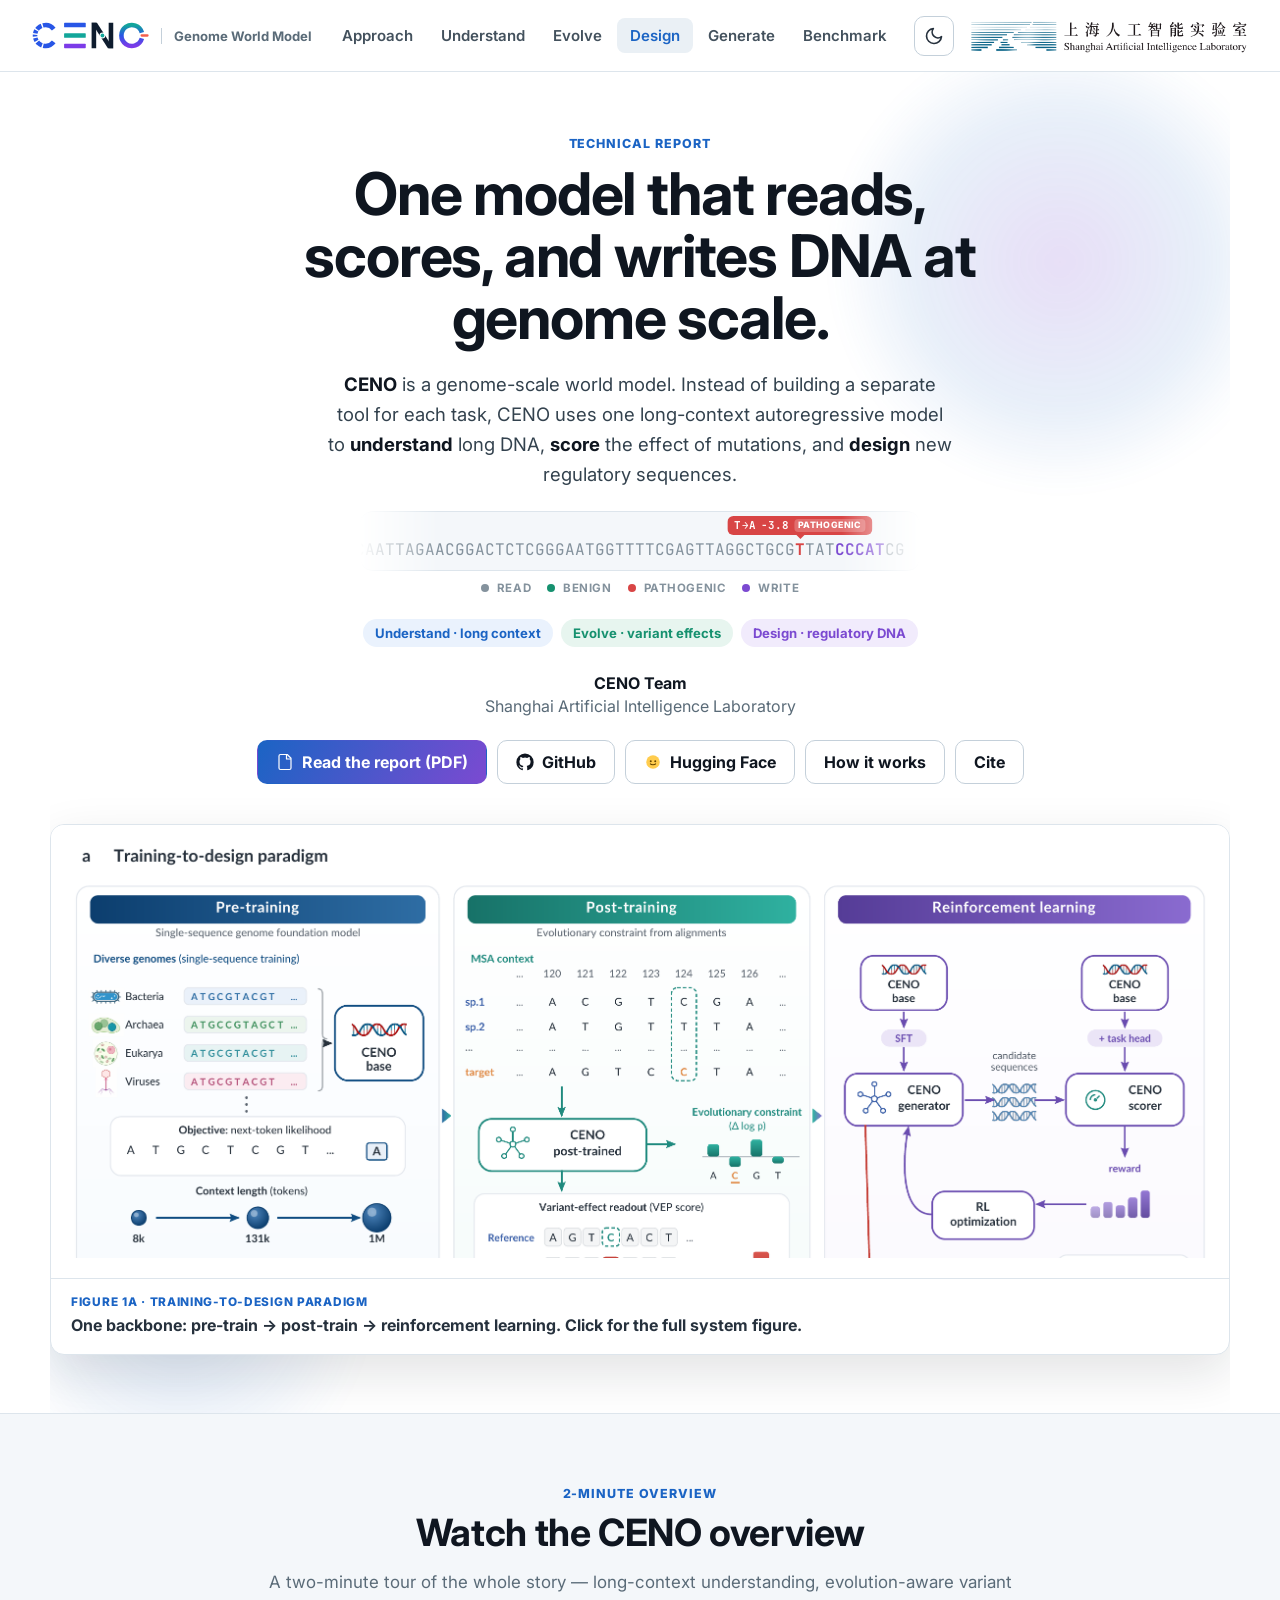
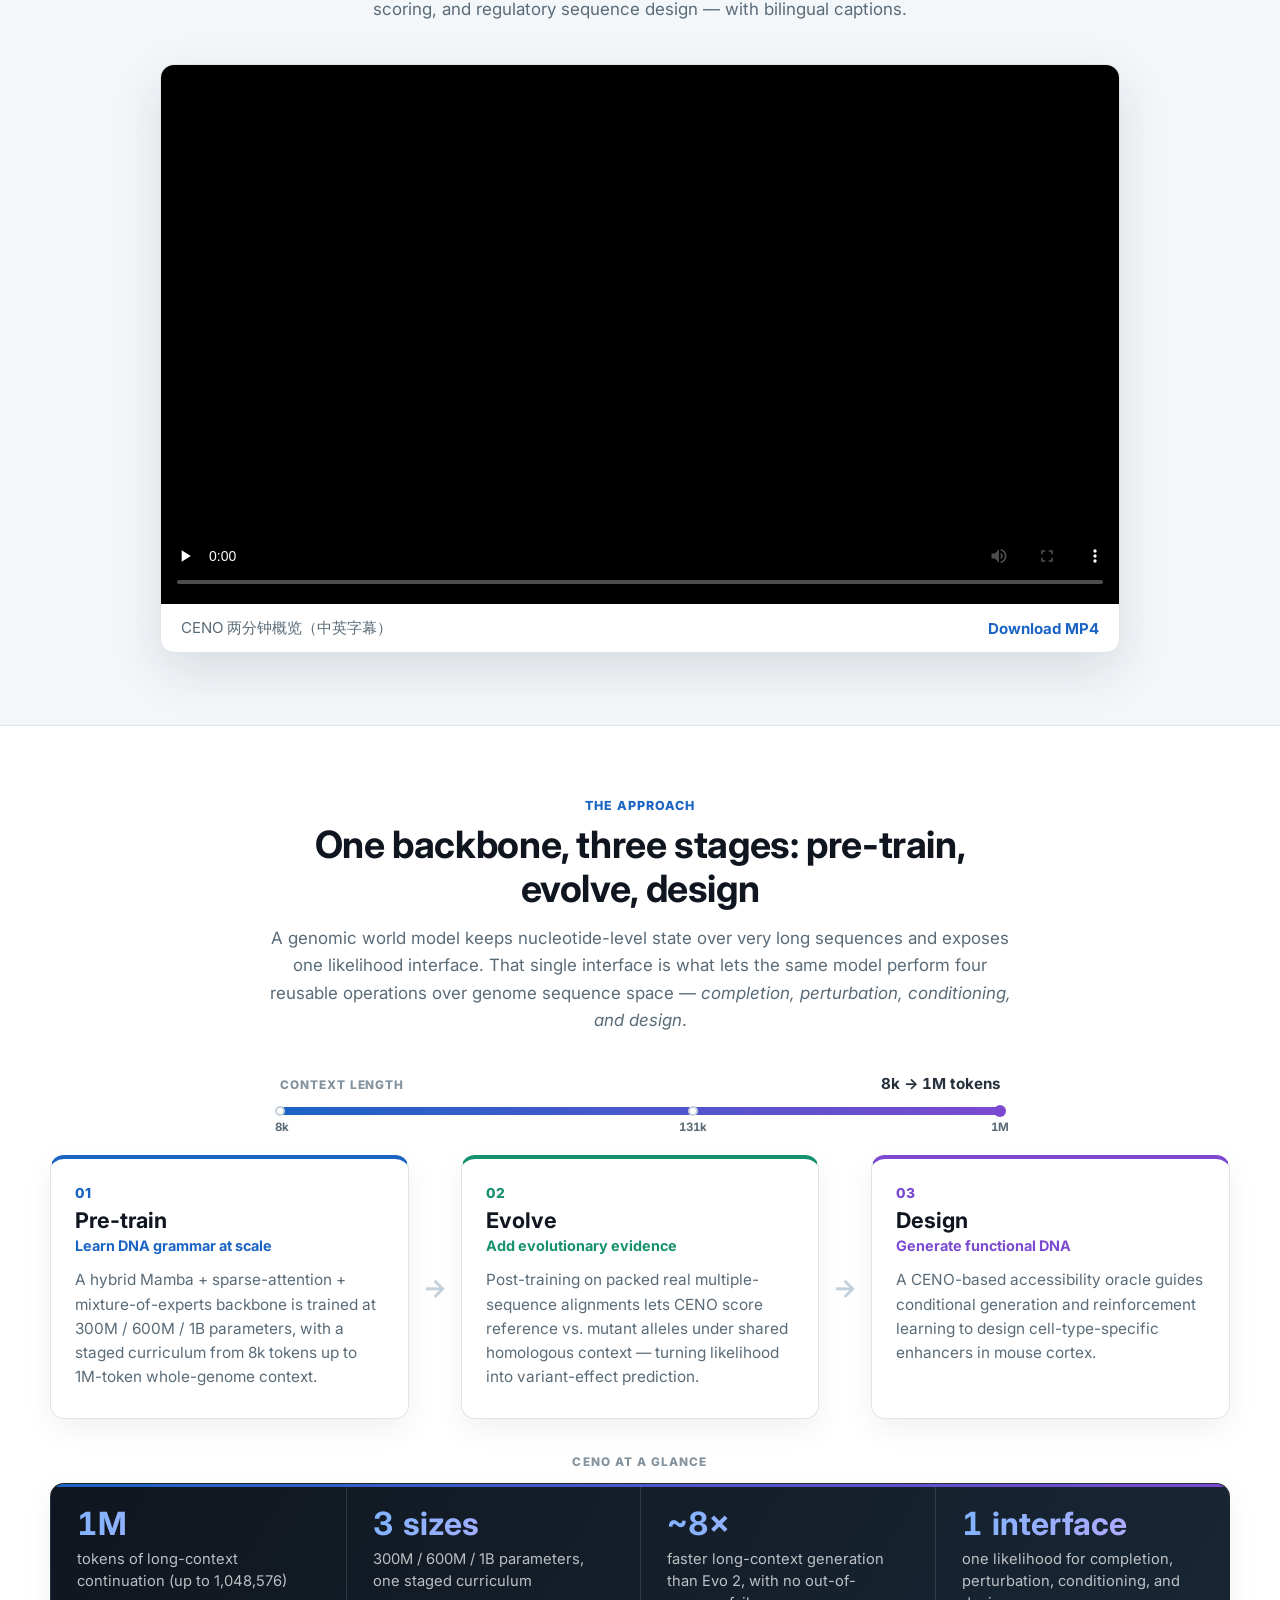
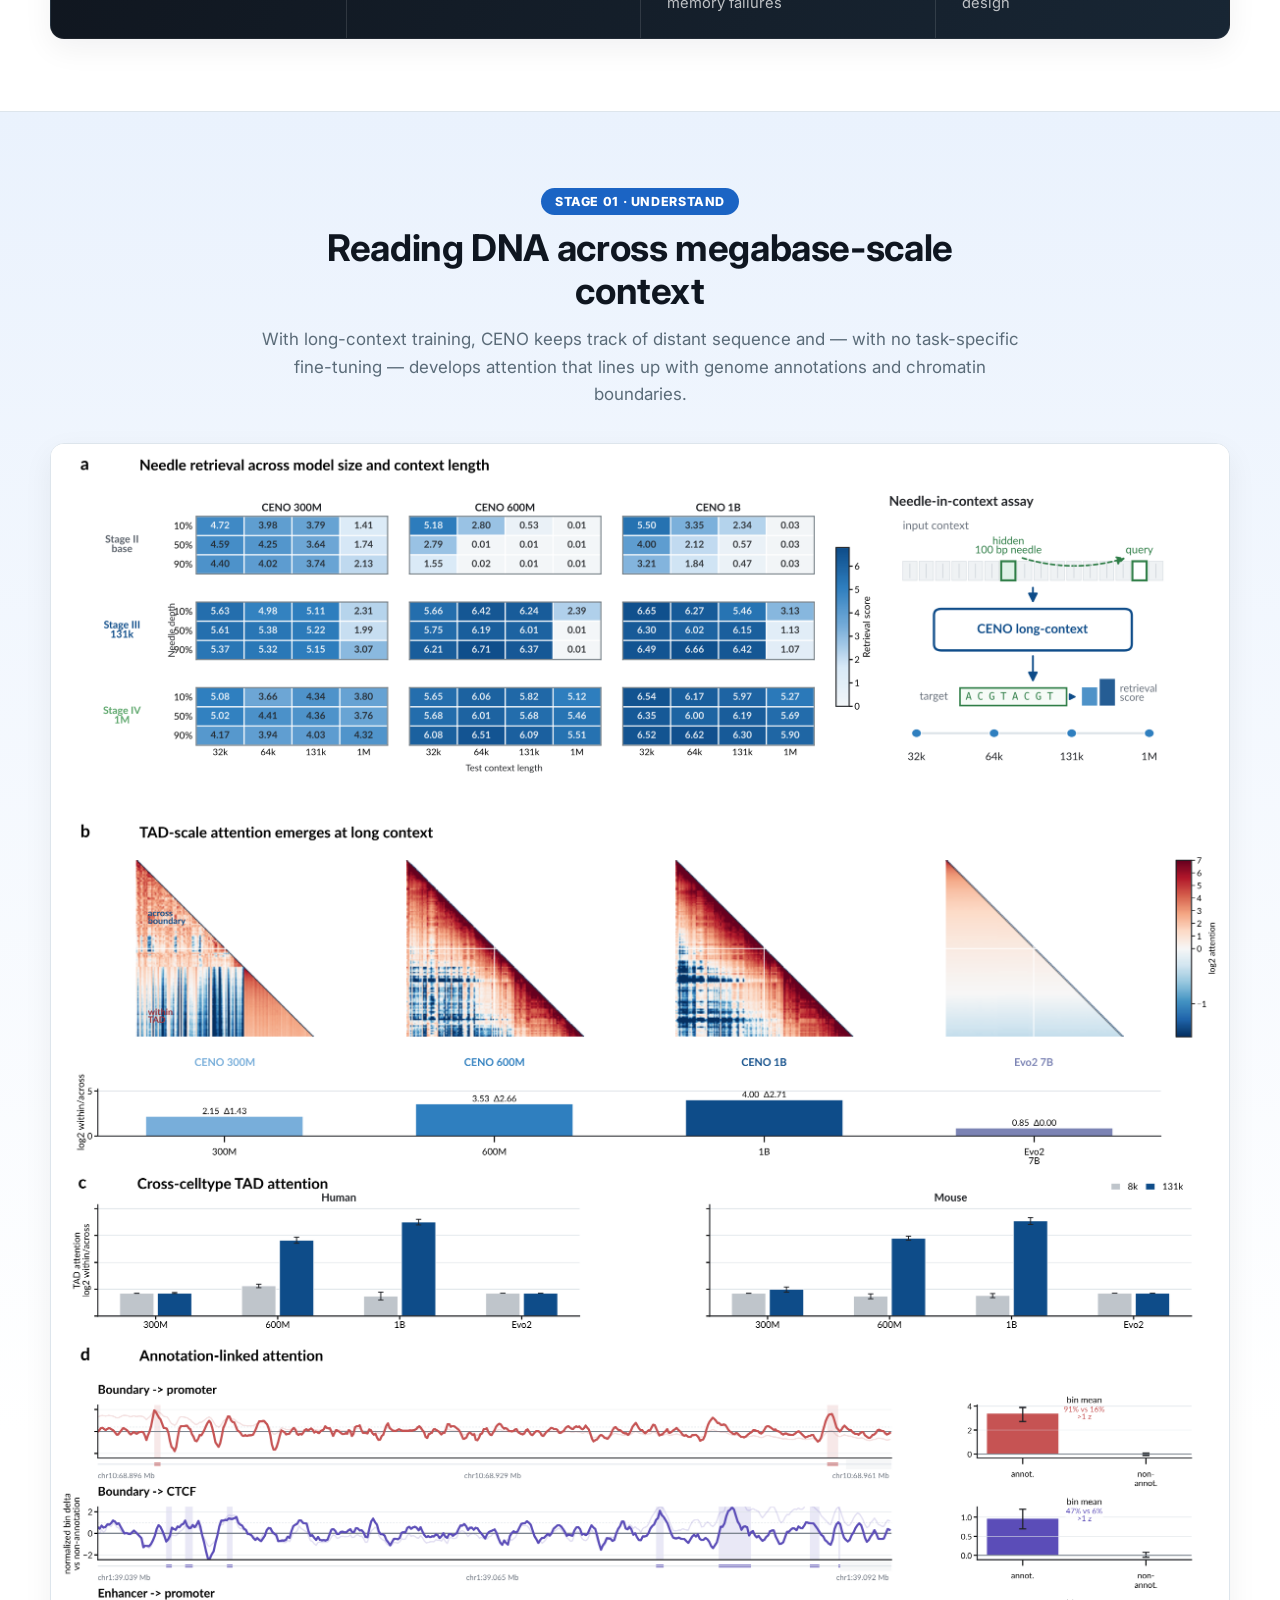
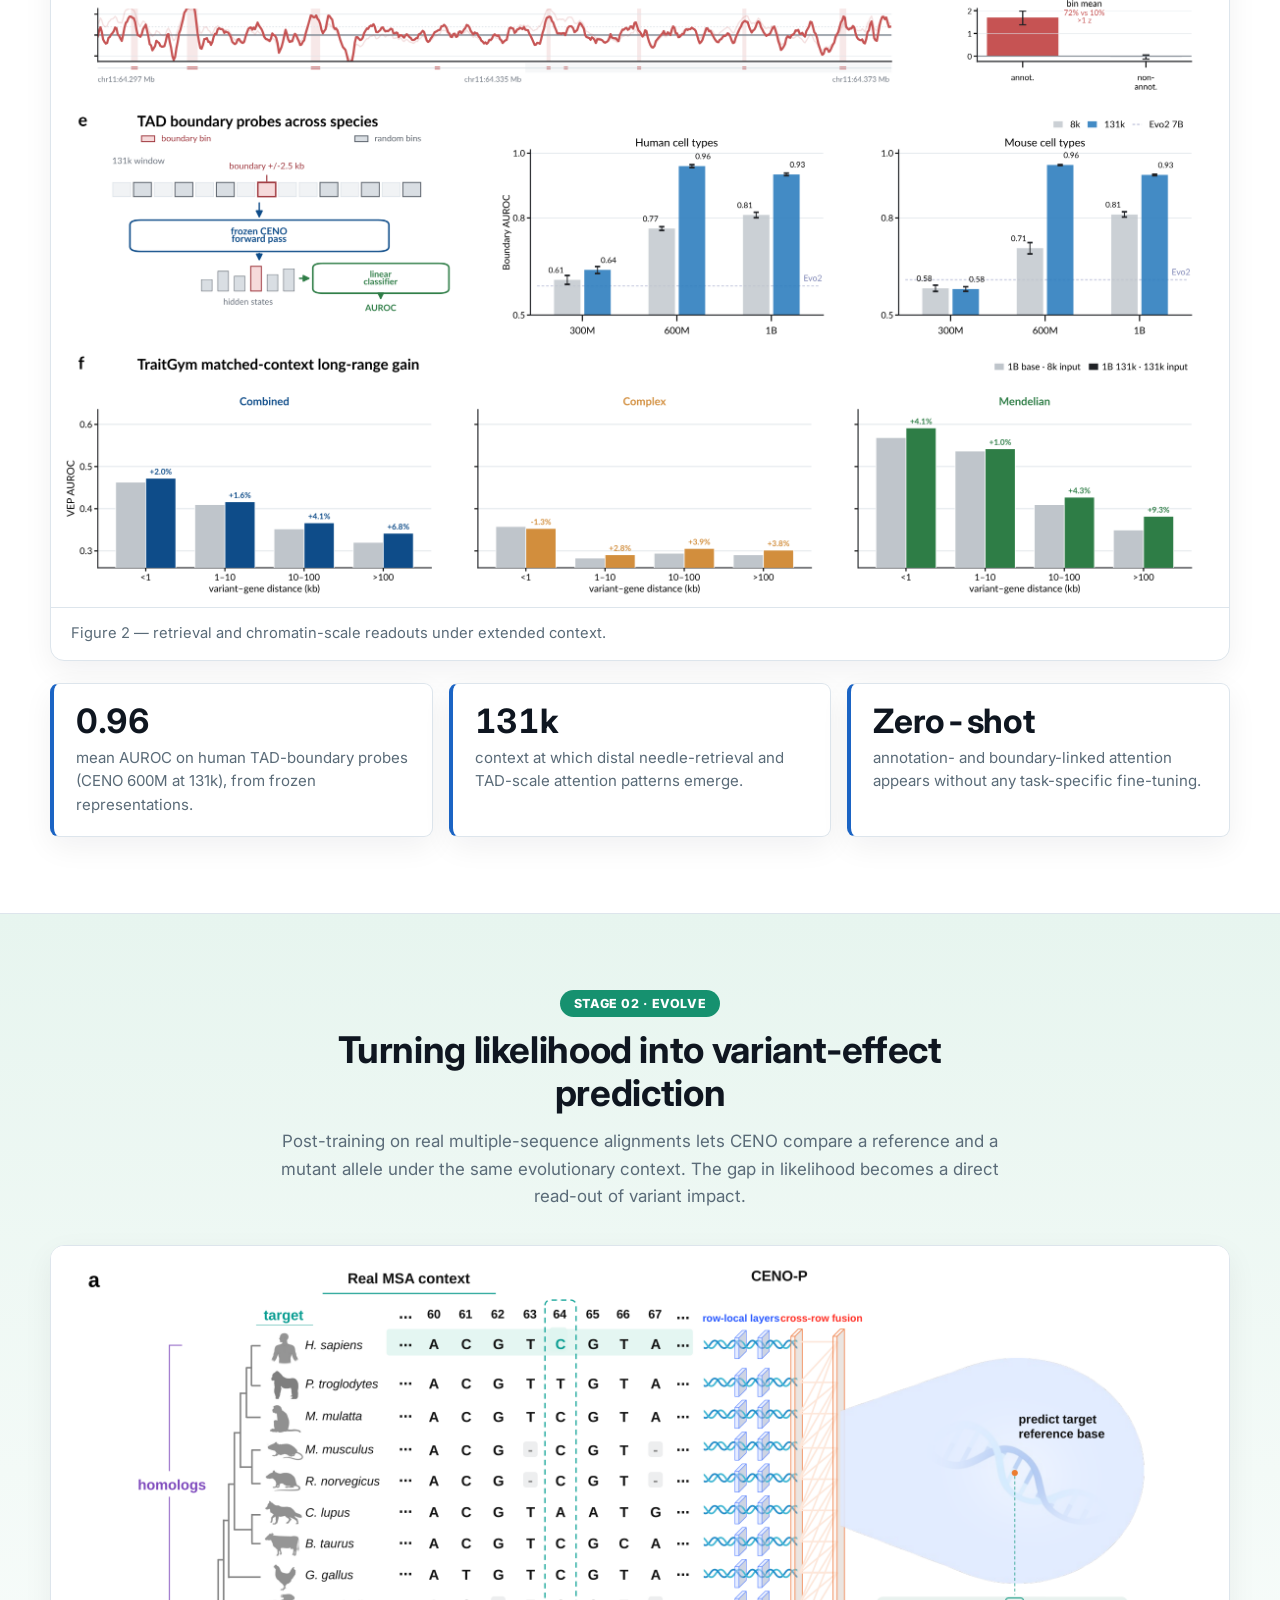
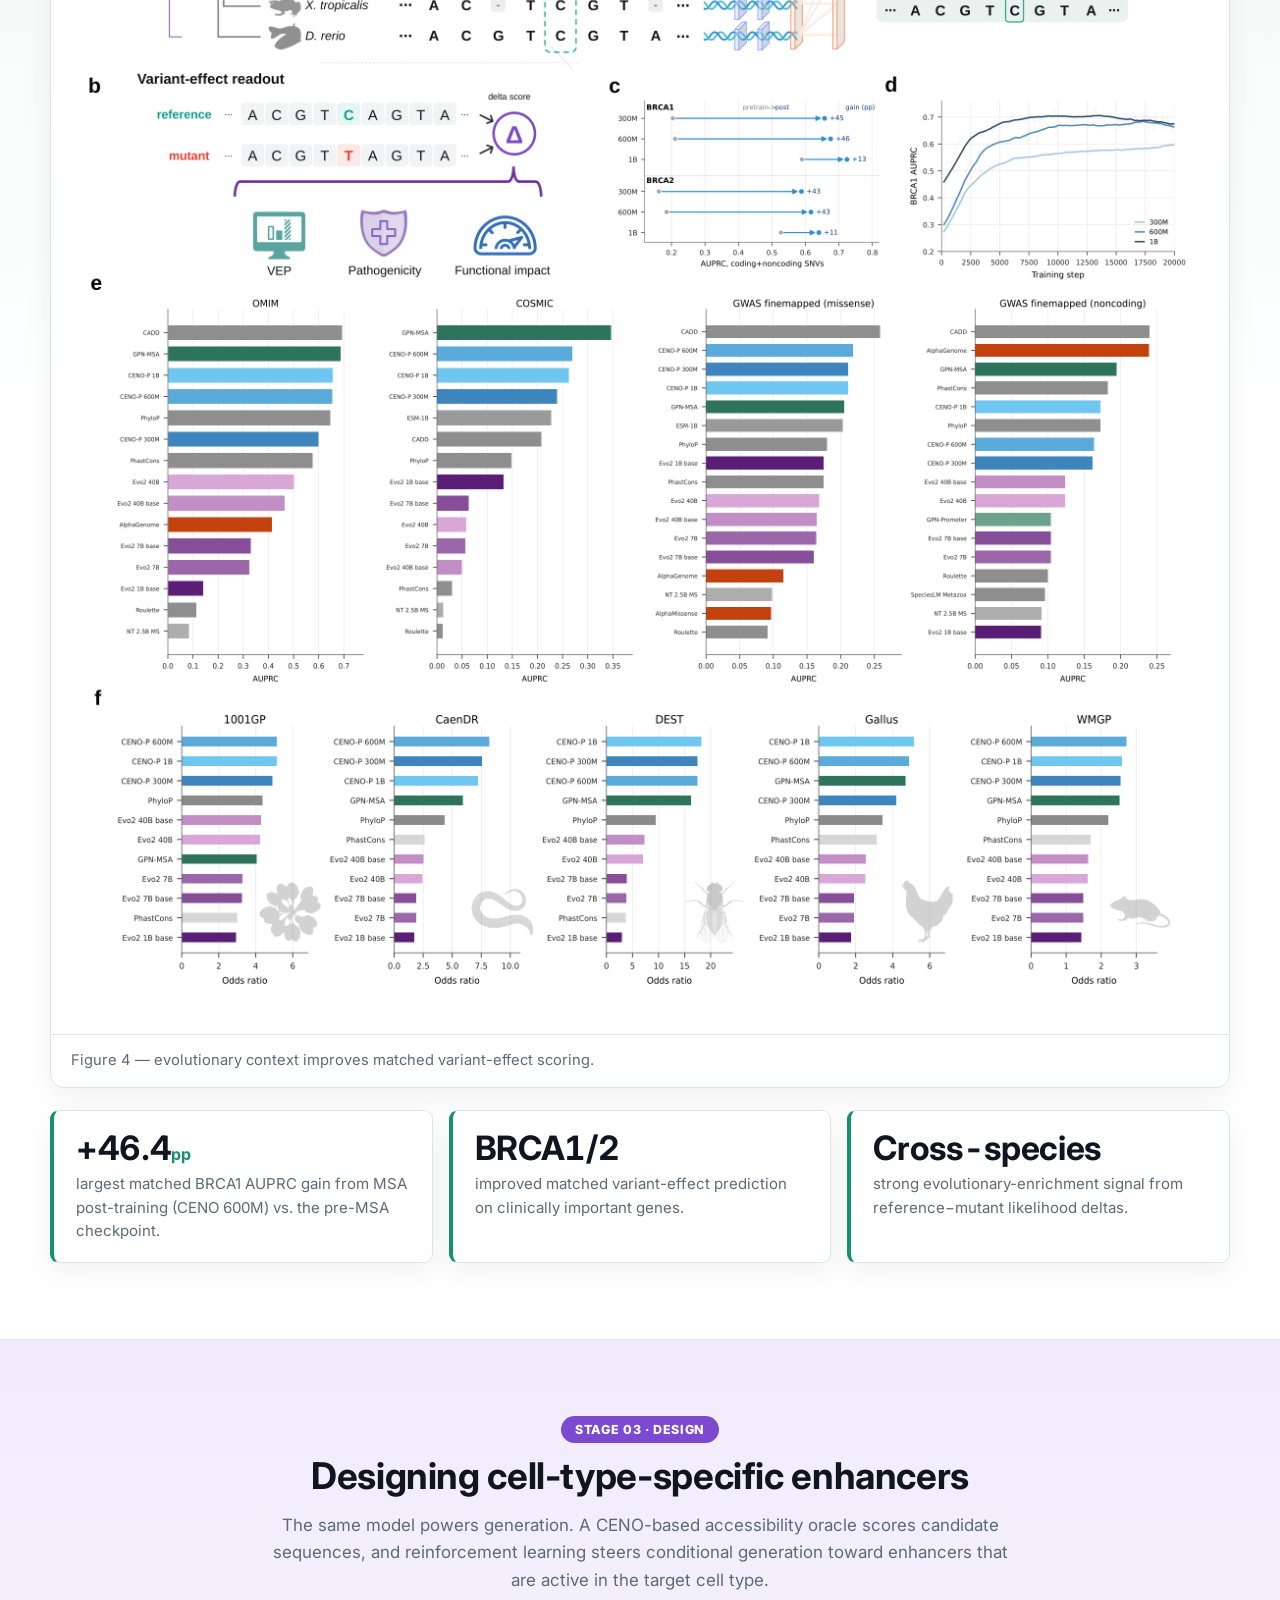
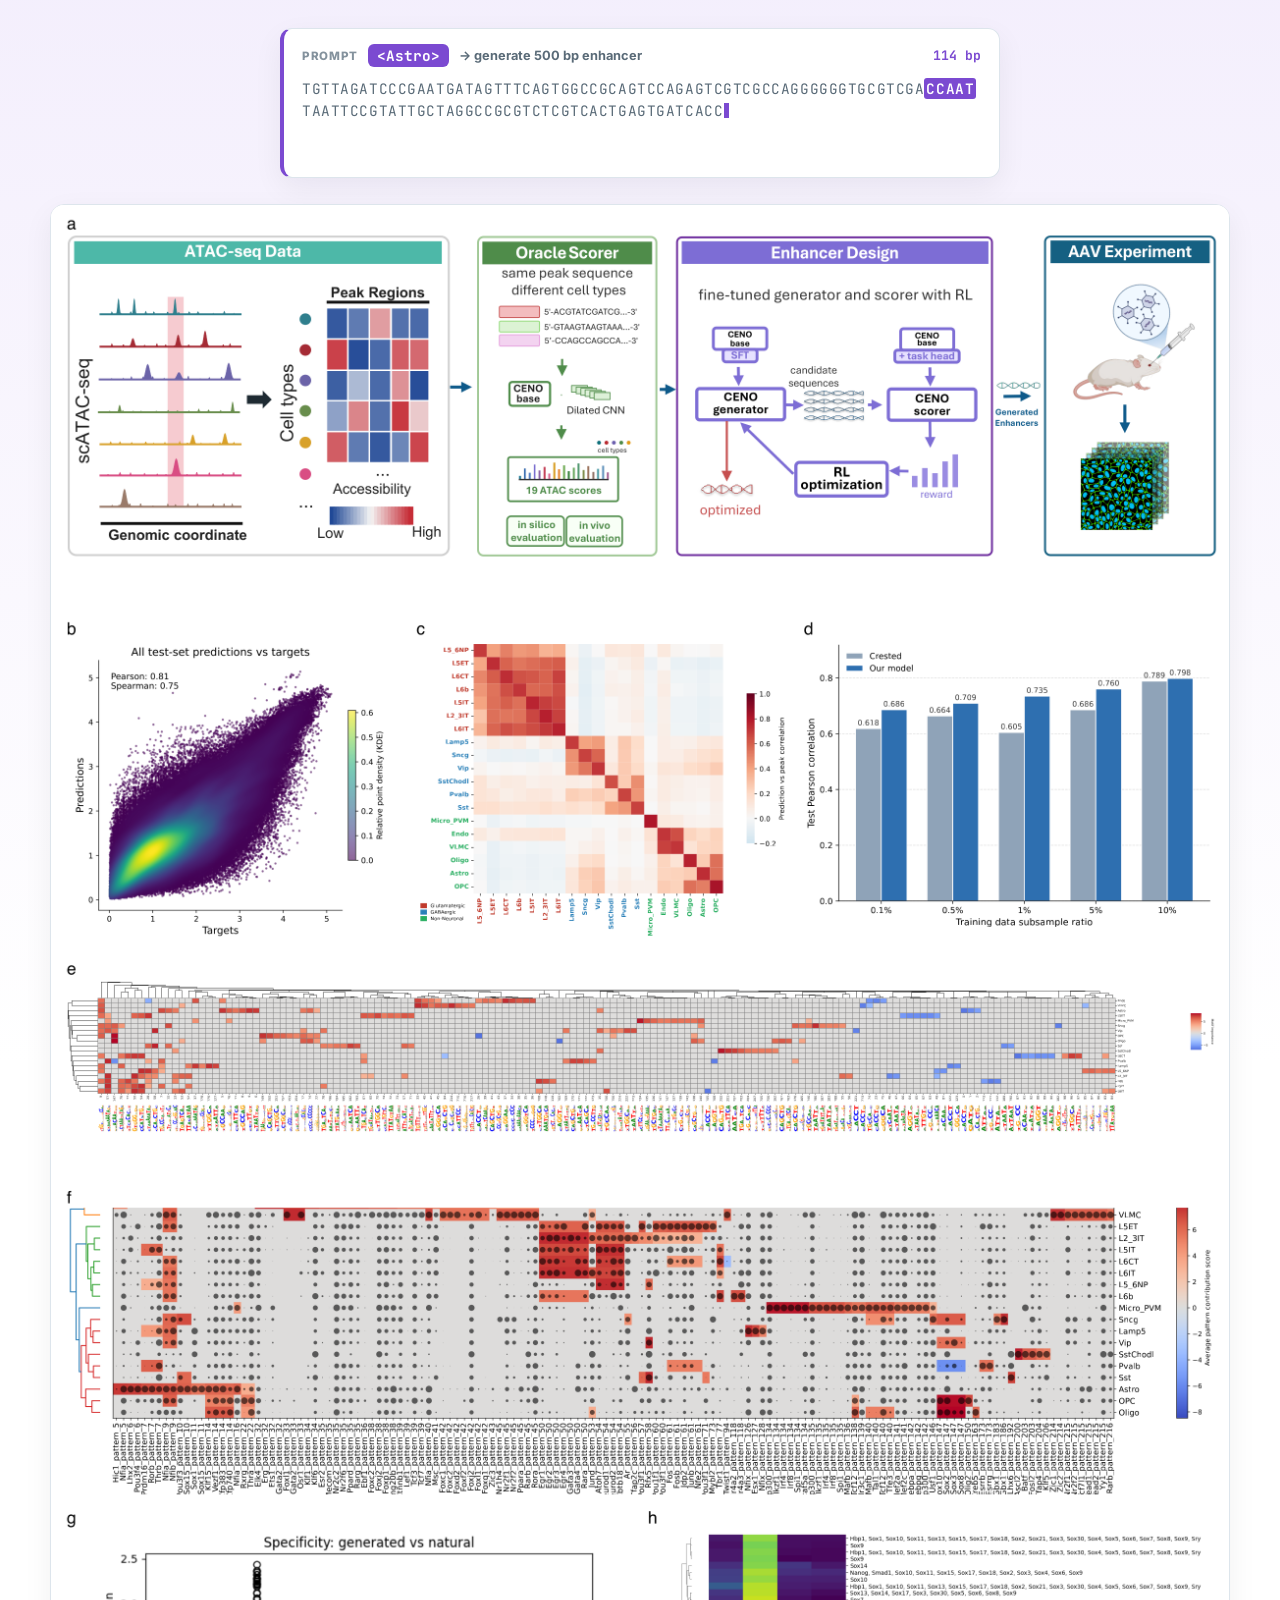
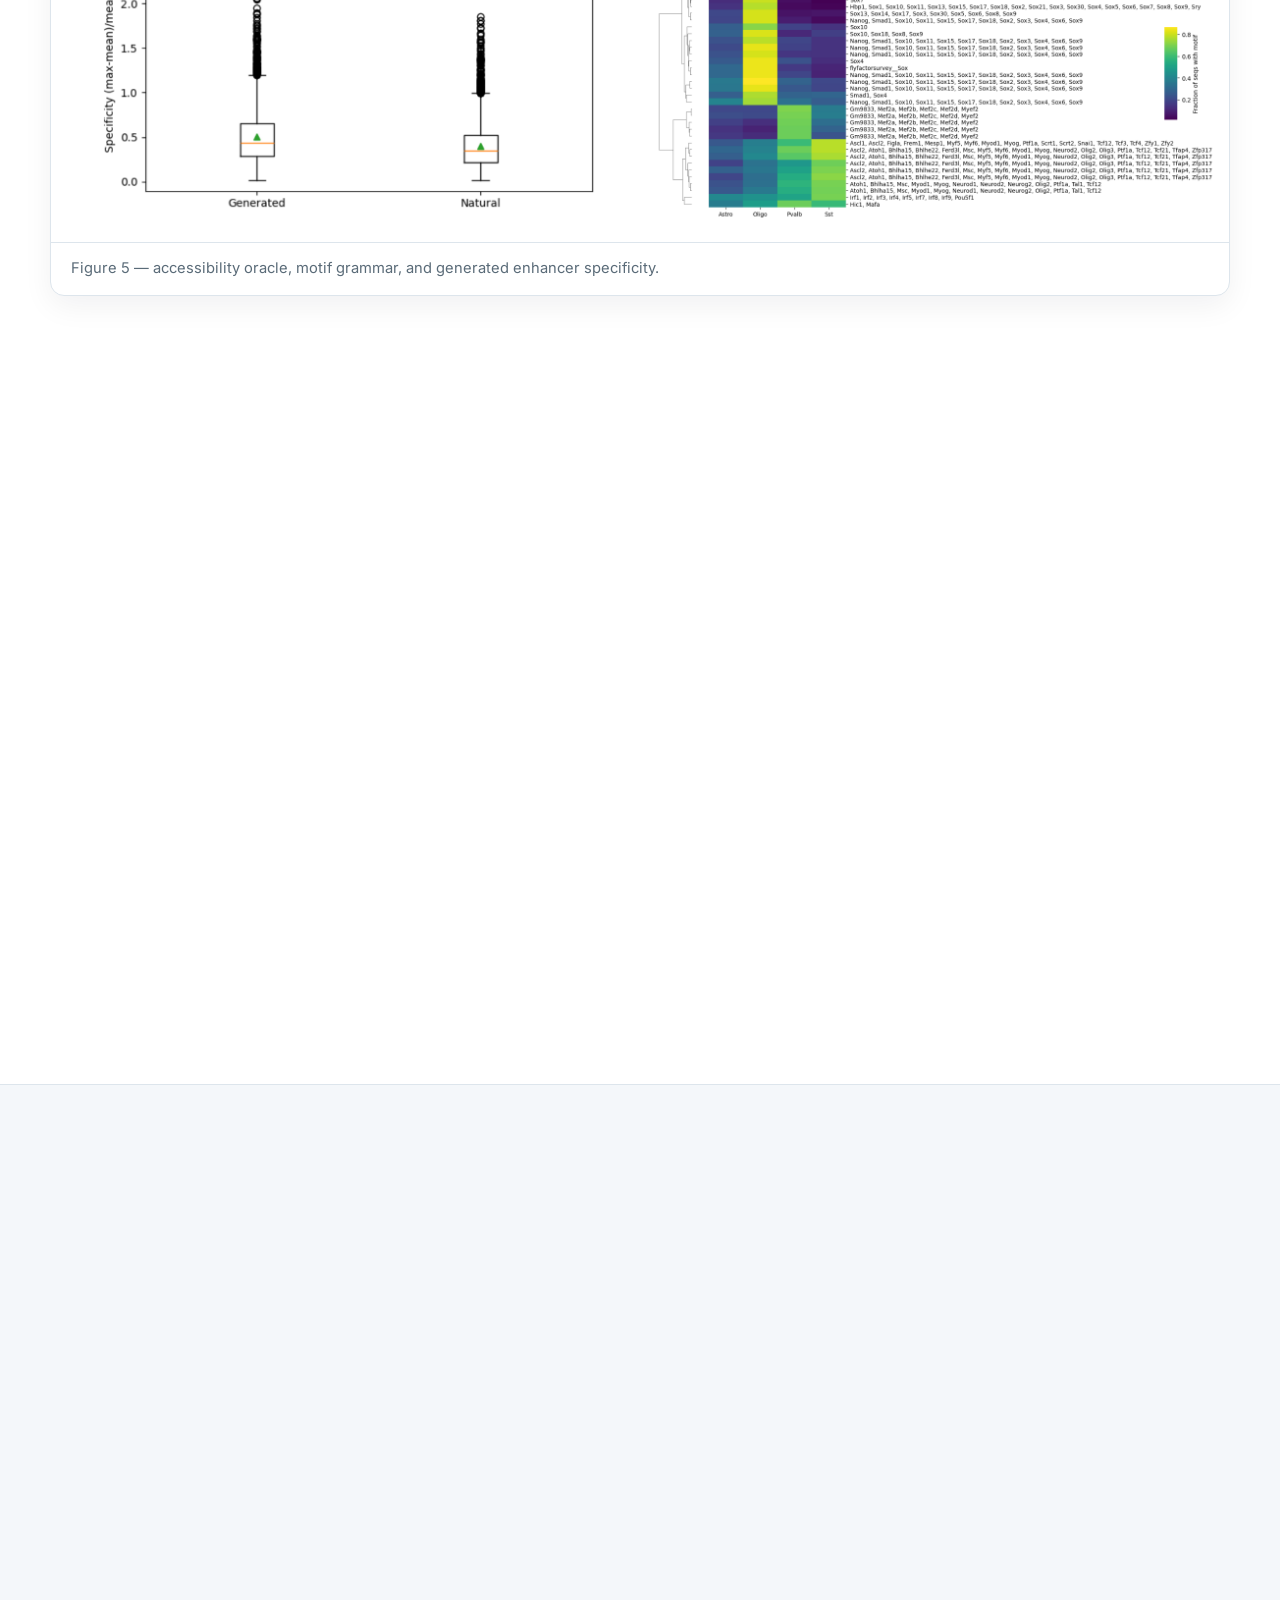
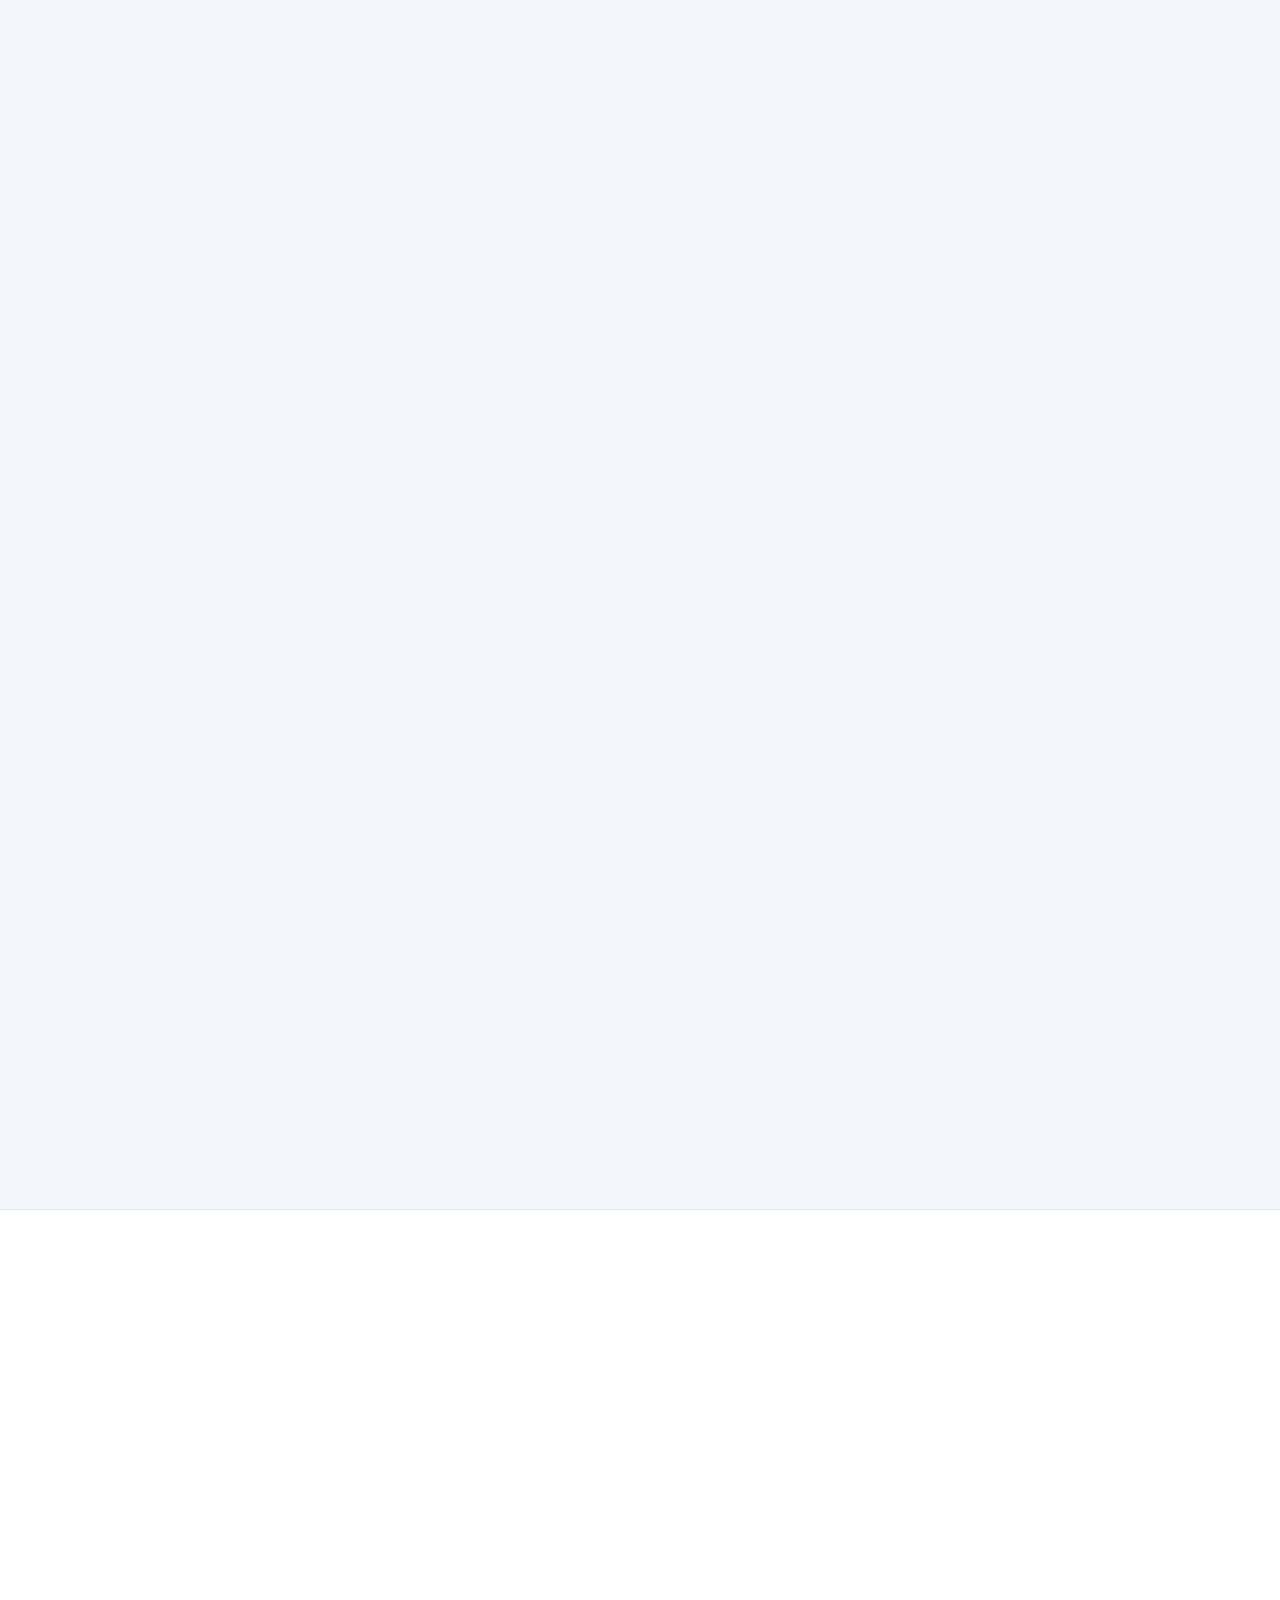
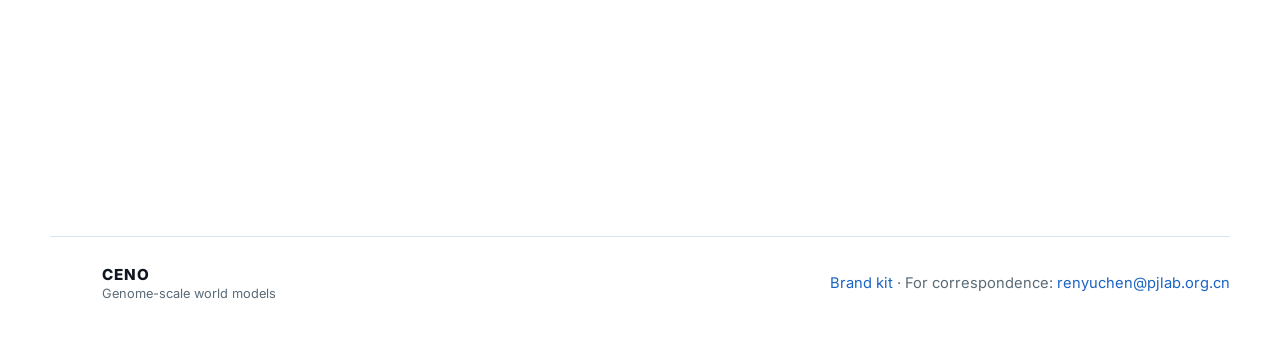
==== commit 767b28be: "Adopt the CENO brand kit across the site - Replace the placeholder favicon (a text box in an unrelat" ====
--- a/index.html
+++ b/index.html
@@ -16,13 +16,20 @@
       property="og:description"
       content="One model that reads, scores, and writes DNA at genome scale: long-context understanding, variant-effect prediction, and programmable regulatory design."
     />
-    <meta property="og:image" content="assets/figures/ceno-figure-1-display.png" />
+    <meta property="og:image" content="assets/brand/ceno-og-card.png" />
+    <meta property="og:image:width" content="1200" />
+    <meta property="og:image:height" content="630" />
+    <meta property="og:image:alt" content="CENO — genome-scale world models" />
     <meta name="twitter:card" content="summary_large_image" />
+    <meta name="twitter:image" content="assets/brand/ceno-og-card.png" />
     <meta name="citation_title" content="CENO: A Genome-Scale World Model for Evolutionary Sequence Interpretation and Programmable Regulatory Design" />
     <meta name="citation_author" content="CENO Team" />
     <meta name="citation_publication_date" content="2026" />
     <meta name="citation_pdf_url" content="assets/paper/CENO_Technical_Report_Version.pdf" />
     <link rel="icon" type="image/svg+xml" href="favicon.svg" />
+    <link rel="apple-touch-icon" href="apple-touch-icon.png" />
+    <link rel="manifest" href="site.webmanifest" />
+    <meta name="theme-color" content="#0E1C2E" />
     <title>CENO | Genome-scale world model</title>
     <link rel="preconnect" href="https://fonts.googleapis.com" />
     <link rel="preconnect" href="https://fonts.gstatic.com" crossorigin />
@@ -46,10 +53,45 @@
   <body>
     <header class="topbar">
       <a class="brand" href="#home" aria-label="CENO home">
-        <span>CENO</span>
+        <svg class="brand-mark" viewBox="-6 -6 922 212" role="img" aria-label="CENO">
+          <defs>
+            <linearGradient id="bm-ring" x1="0" y1="0" x2="0" y2="1">
+              <stop offset="0" stop-color="#12A69A" />
+              <stop offset="0.5" stop-color="#2856E6" />
+              <stop offset="1" stop-color="#7C3BE8" />
+            </linearGradient>
+            <mask id="bm-ngap" maskUnits="userSpaceOnUse" x="-30" y="-30" width="240" height="260">
+              <rect x="-30" y="-30" width="240" height="260" fill="#fff" />
+              <circle cx="85" cy="100" r="23" fill="#000" />
+            </mask>
+          </defs>
+          <!-- C · context: segmented ring -->
+          <path d="M164.62 49.52 A82 82 0 1 0 164.62 150.48" fill="none" stroke="#2856E6" stroke-width="36"
+                stroke-dasharray="94.2 11 45 11 24 11 14 11 24 11 45 11 300" />
+          <!-- E · sequence tracks -->
+          <g transform="translate(246,0)">
+            <rect x="0" y="0" width="170" height="36" rx="5" fill="#2856E6" />
+            <rect x="0" y="82" width="170" height="36" rx="5" fill="#12A69A" />
+            <rect x="0" y="164" width="170" height="36" rx="5" fill="#7C3BE8" />
+          </g>
+          <!-- N · long-range connection (ink follows the theme) -->
+          <g transform="translate(462,0)">
+            <g mask="url(#bm-ngap)">
+              <path class="ceno-ink" d="M0 0 H36 V200 H0 Z M134 0 H170 V200 H134 Z" />
+              <path class="ceno-ink" d="M0 0 L42 0 L170 200 L128 200 Z" />
+            </g>
+            <circle cx="85" cy="100" r="15" fill="#12A69A" />
+          </g>
+          <!-- O · world loop, broken by the coral intervention dash -->
+          <g transform="translate(678,0)">
+            <path d="M178.83 77.40 A82 82 0 1 0 178.83 122.60" fill="none" stroke="url(#bm-ring)" stroke-width="36" />
+            <rect x="168" y="91" width="64" height="18" rx="9" fill="#F45F4D" />
+          </g>
+        </svg>
         <small>Genome World Model</small>
       </a>
       <nav id="siteNav" aria-label="Project sections">
+        <a href="#video">Watch</a>
         <a href="#pipeline">Approach</a>
         <a href="#understand">Understand</a>
         <a href="#evolve">Evolve</a>
@@ -143,6 +185,36 @@
             <strong>One backbone: pre-train &rarr; post-train &rarr; reinforcement learning. Click for the full system figure.</strong>
           </div>
         </aside>
+      </section>
+
+      <!-- VIDEO: 2-minute overview -->
+      <section class="band" id="video">
+        <div class="section-heading">
+          <p class="kicker">2-minute overview</p>
+          <h2>Watch the CENO overview</h2>
+          <p class="lede">
+            A two-minute tour of the whole story &mdash; long-context understanding, evolution-aware variant
+            scoring, and regulatory sequence design &mdash; with bilingual captions.
+          </p>
+        </div>
+        <figure class="video-frame">
+          <video
+            controls
+            preload="none"
+            playsinline
+            poster="assets/video/ceno-poster.jpg"
+            width="1920"
+            height="1080"
+            aria-label="CENO two-minute overview video with bilingual (Chinese and English) captions"
+          >
+            <source src="assets/video/ceno-demo.mp4" type="video/mp4" />
+            <p>Your browser can&rsquo;t play embedded video. <a href="assets/video/ceno-demo.mp4">Download the MP4</a>.</p>
+          </video>
+          <figcaption>
+            <span lang="zh-CN">CENO 两分钟概览（中英字幕）</span>
+            <a class="video-download" href="assets/video/ceno-demo.mp4" download>Download MP4</a>
+          </figcaption>
+        </figure>
       </section>
 
       <!-- APPROACH: the 3-act spine -->
@@ -528,8 +600,17 @@
     </div>
 
     <footer>
-      <span>CENO Genome World Model</span>
-      <span>For correspondence: <a href="mailto:renyuchen@pjlab.org.cn">renyuchen@pjlab.org.cn</a></span>
+      <div class="footer-brand">
+        <img src="assets/brand/ceno-icon.svg" alt="" width="40" height="35" loading="lazy" />
+        <span>
+          <strong>CENO</strong>
+          <small>Genome-scale world models</small>
+        </span>
+      </div>
+      <span>
+        <a href="brand.html">Brand kit</a> &middot; For correspondence:
+        <a href="mailto:renyuchen@pjlab.org.cn">renyuchen@pjlab.org.cn</a>
+      </span>
     </footer>
 
     <script src="app.js"></script>
--- a/styles.css
+++ b/styles.css
@@ -20,6 +20,9 @@
   --accent: var(--blue);
   --vep-path: #d84545;
 
+  /* Brand ink — the navy of the CENO "N"; flips to light on dark surfaces. */
+  --brand-ink: #0e1c2e;
+
   --radius: 14px;
   --radius-sm: 9px;
   --shadow: 0 18px 50px rgba(15, 22, 32, 0.12);
@@ -120,21 +123,22 @@
   text-decoration: none;
 }
 
-.brand span {
-  display: grid;
-  width: 64px;
-  height: 34px;
-  place-items: center;
-  border-radius: 8px;
-  color: #fff;
-  font-size: 0.98rem;
-  font-weight: 800;
-  letter-spacing: 0.04em;
-  background: linear-gradient(120deg, var(--blue), var(--purple));
+.brand-mark {
+  display: block;
+  flex: none;
+  width: auto;
+  height: 27px;
+}
+
+/* Ink-colored letterforms (the "N") follow the active theme. */
+.ceno-ink {
+  fill: var(--brand-ink);
 }
 
 .brand small {
-  color: #56656f;
+  padding-left: 12px;
+  border-left: 1px solid var(--line-strong);
+  color: var(--muted);
   font-size: 0.82rem;
   font-weight: 700;
   white-space: nowrap;
@@ -916,6 +920,7 @@
 /* ---------- Footer ---------- */
 footer {
   display: flex;
+  align-items: center;
   justify-content: space-between;
   gap: 18px;
   width: min(var(--maxw), calc(100% - 48px));
@@ -929,6 +934,35 @@
 footer a {
   color: var(--accent);
   text-decoration: none;
+}
+
+.footer-brand {
+  display: flex;
+  align-items: center;
+  gap: 12px;
+}
+
+.footer-brand img {
+  flex: none;
+  width: 40px;
+  height: 35px;
+}
+
+.footer-brand span {
+  display: grid;
+  gap: 2px;
+}
+
+.footer-brand strong {
+  color: var(--ink);
+  font-size: 0.95rem;
+  font-weight: 800;
+  letter-spacing: 0.06em;
+}
+
+.footer-brand small {
+  color: var(--muted);
+  font-size: 0.8rem;
 }
 
 /* ---------- Responsive ---------- */
@@ -1254,6 +1288,9 @@
 
   --shadow: 0 18px 50px rgba(0, 0, 0, 0.5);
   --soft-shadow: 0 10px 30px rgba(0, 0, 0, 0.35);
+
+  /* The navy "N" would vanish on a dark surface — carry it in light ink instead. */
+  --brand-ink: #eaf1f8;
 }
 
 [data-theme="dark"] .topbar {
@@ -2102,3 +2139,44 @@
 }
 
 
+
+/* ---------- Demo video section ---------- */
+.video-frame {
+  margin: 0 auto;
+  max-width: 960px;
+  background: var(--card);
+  border: 1px solid var(--line);
+  border-radius: var(--radius);
+  box-shadow: var(--shadow);
+  overflow: hidden;
+}
+
+.video-frame video {
+  display: block;
+  width: 100%;
+  height: auto;
+  aspect-ratio: 16 / 9;
+  background: #000;
+}
+
+.video-frame figcaption {
+  display: flex;
+  align-items: center;
+  justify-content: space-between;
+  gap: 14px;
+  padding: 14px 20px;
+  border-top: 1px solid var(--line);
+  color: var(--muted);
+  font-size: 0.94rem;
+}
+
+.video-download {
+  color: var(--blue);
+  font-weight: 700;
+  text-decoration: none;
+  white-space: nowrap;
+}
+
+.video-download:hover {
+  text-decoration: underline;
+}
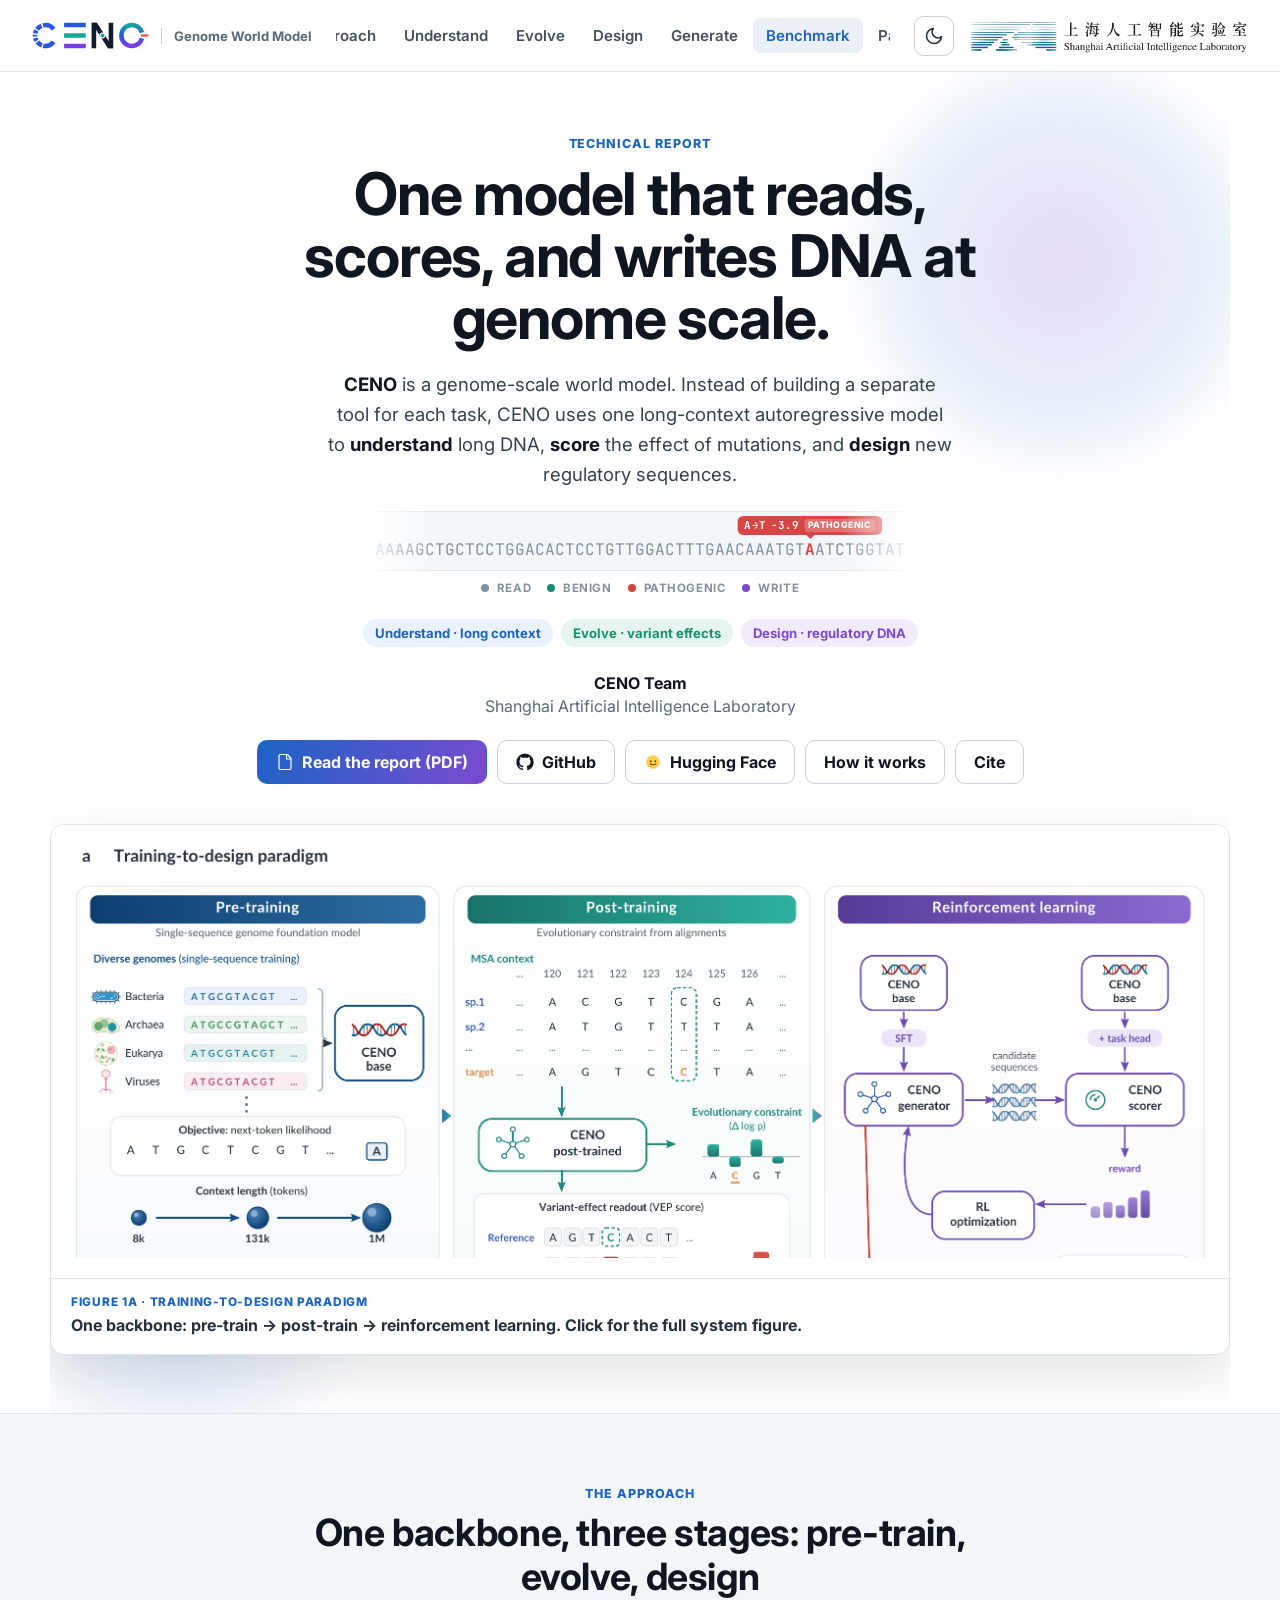
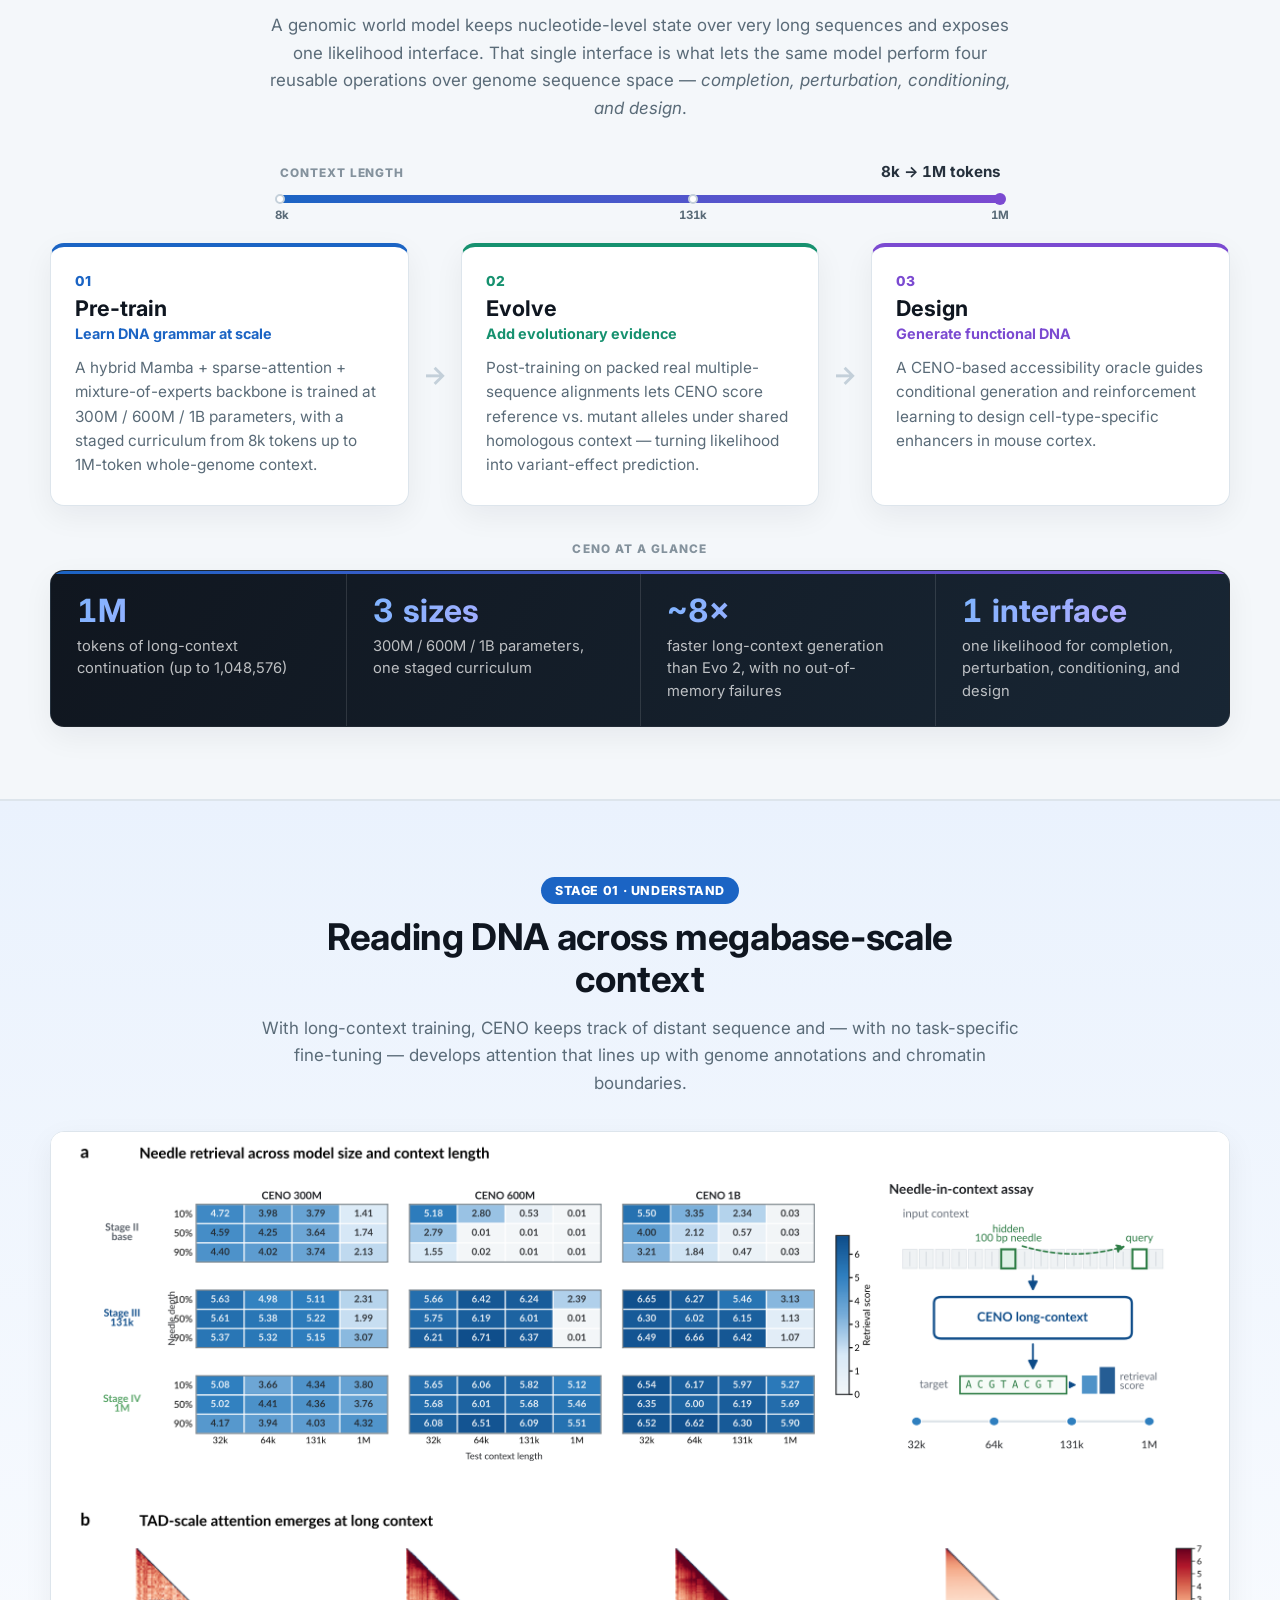
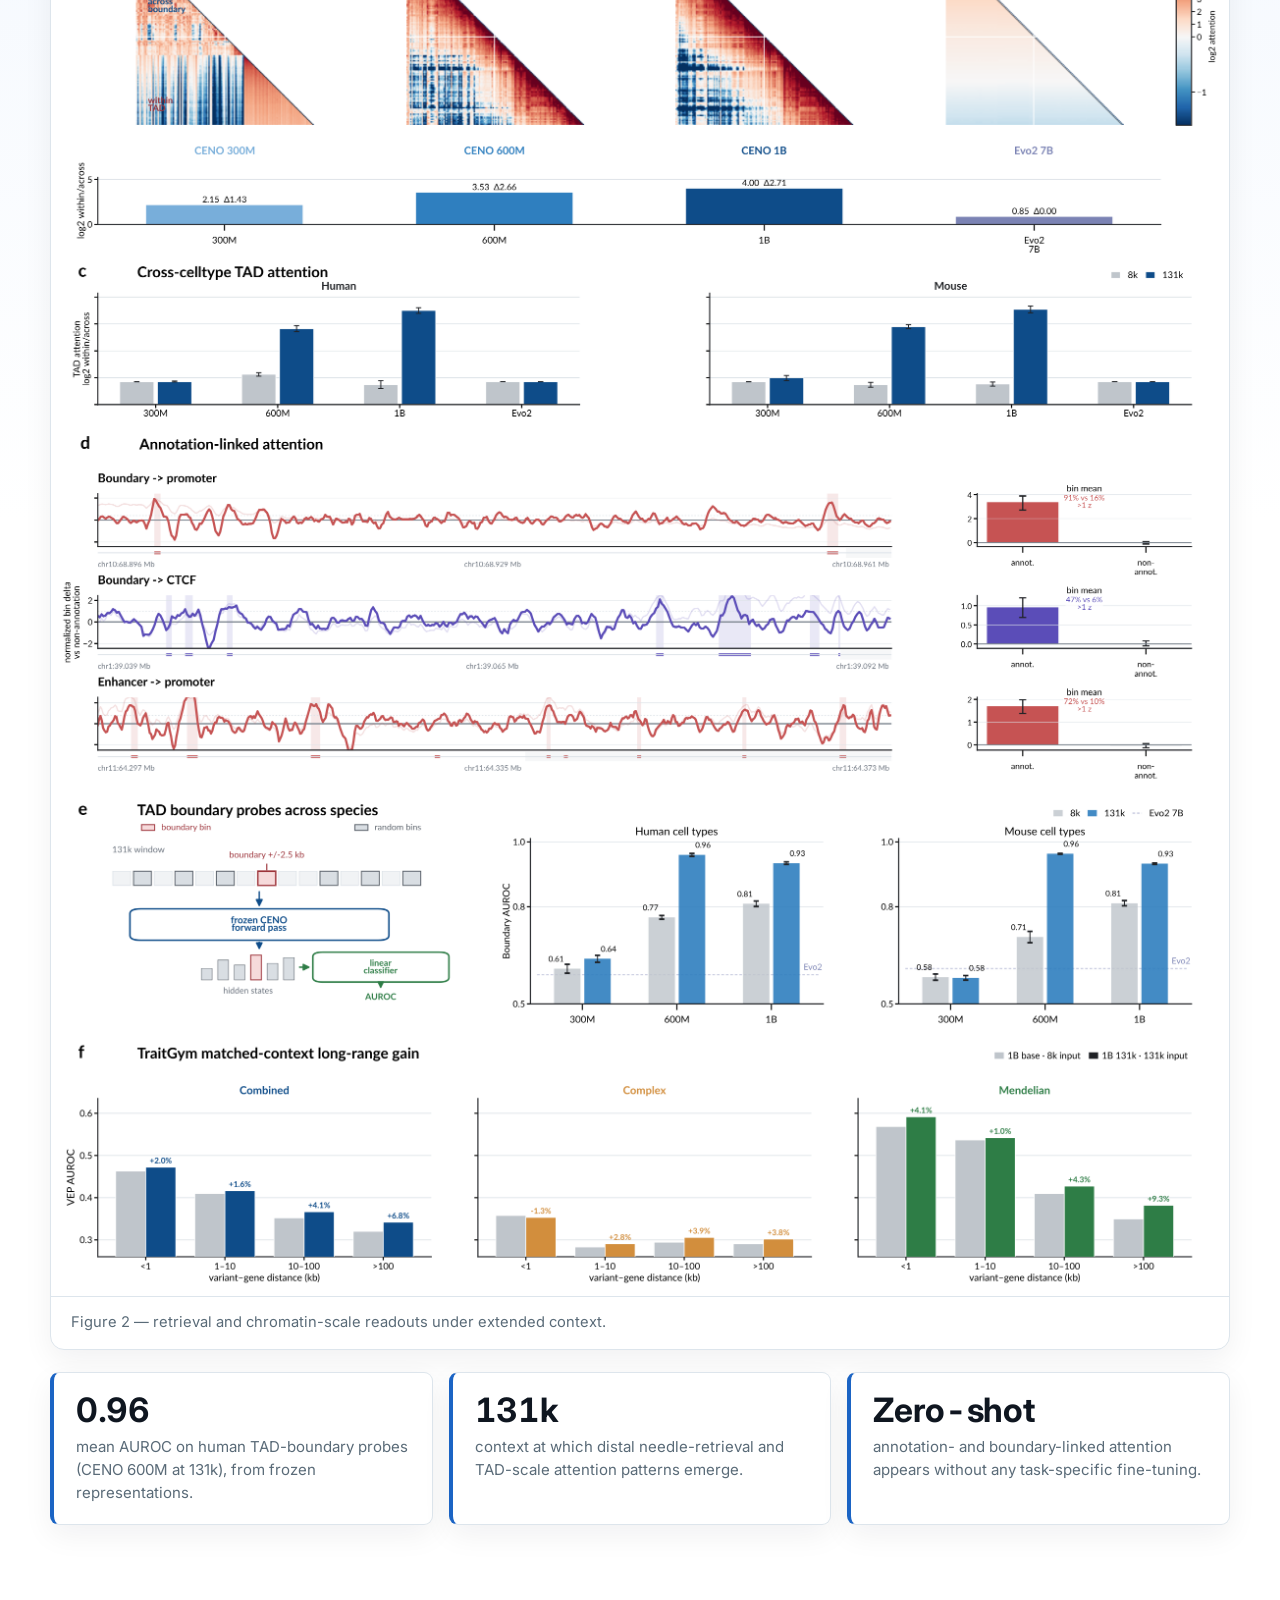
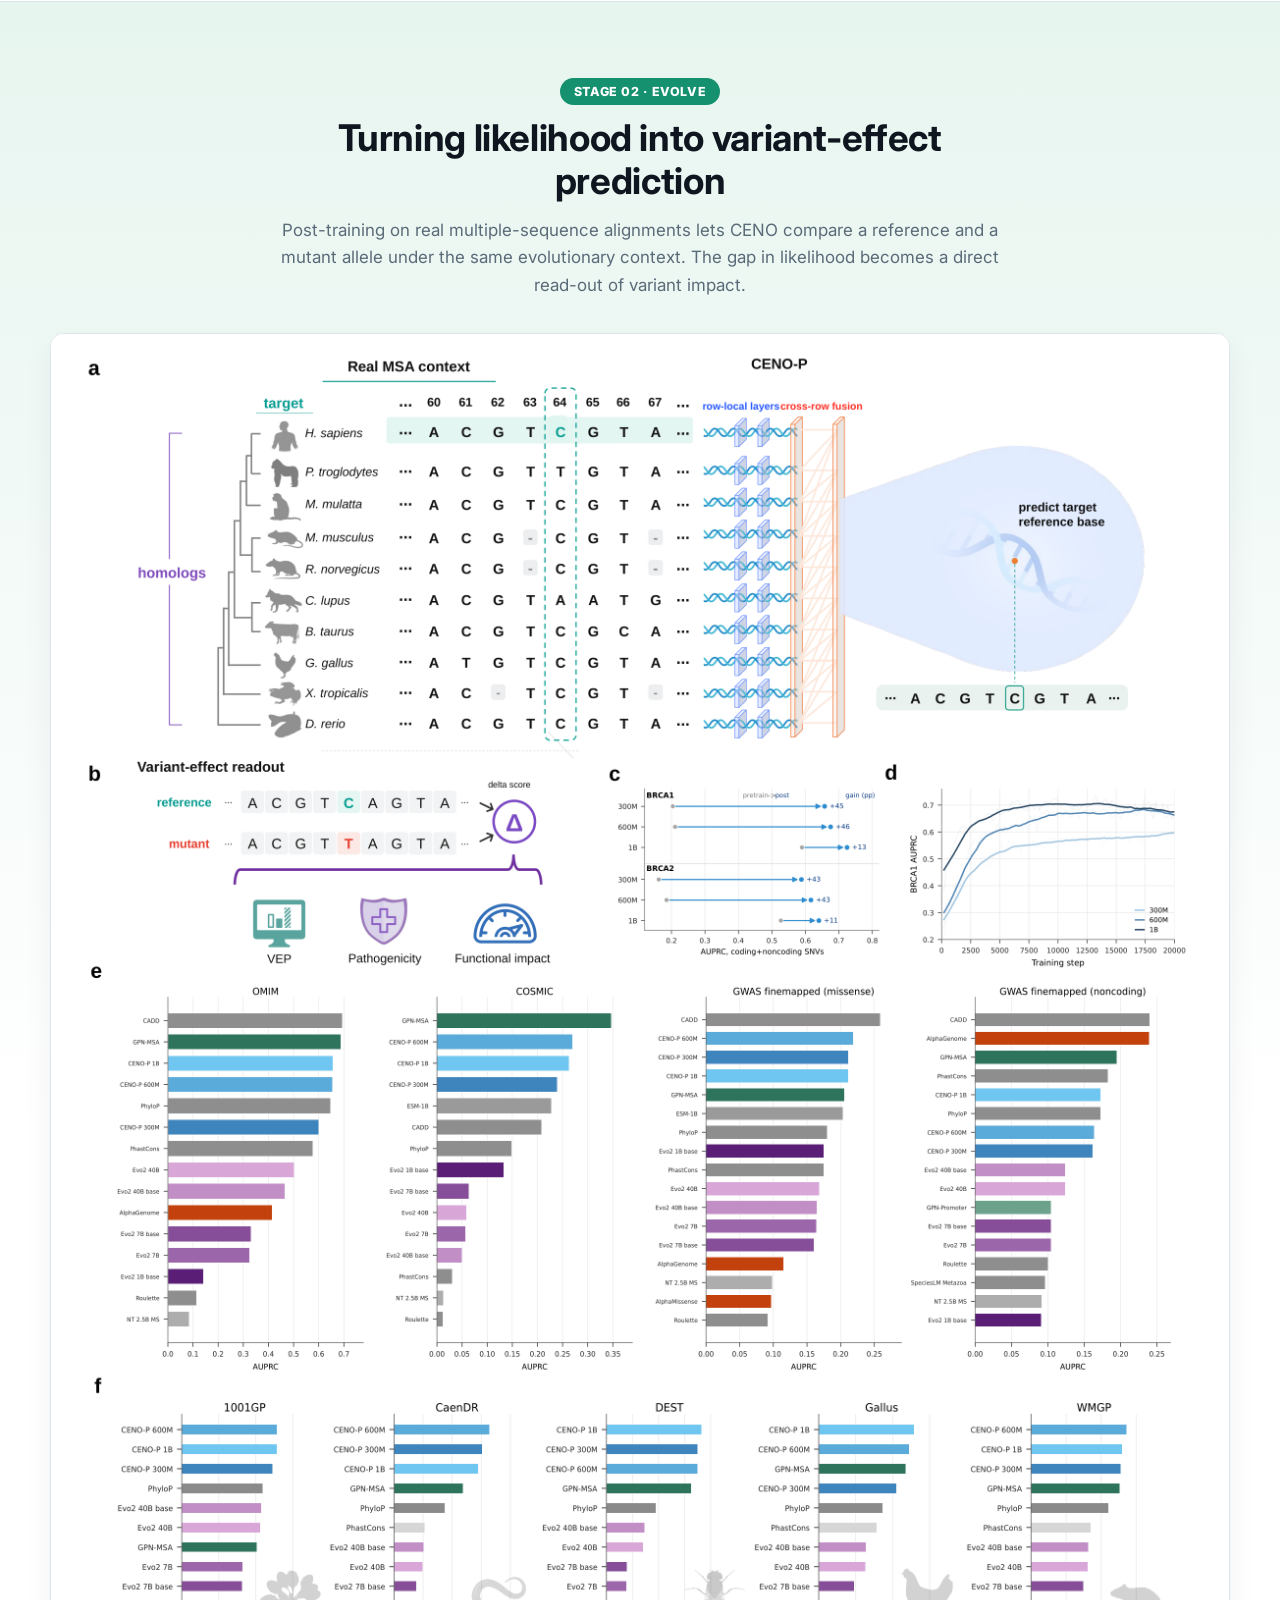
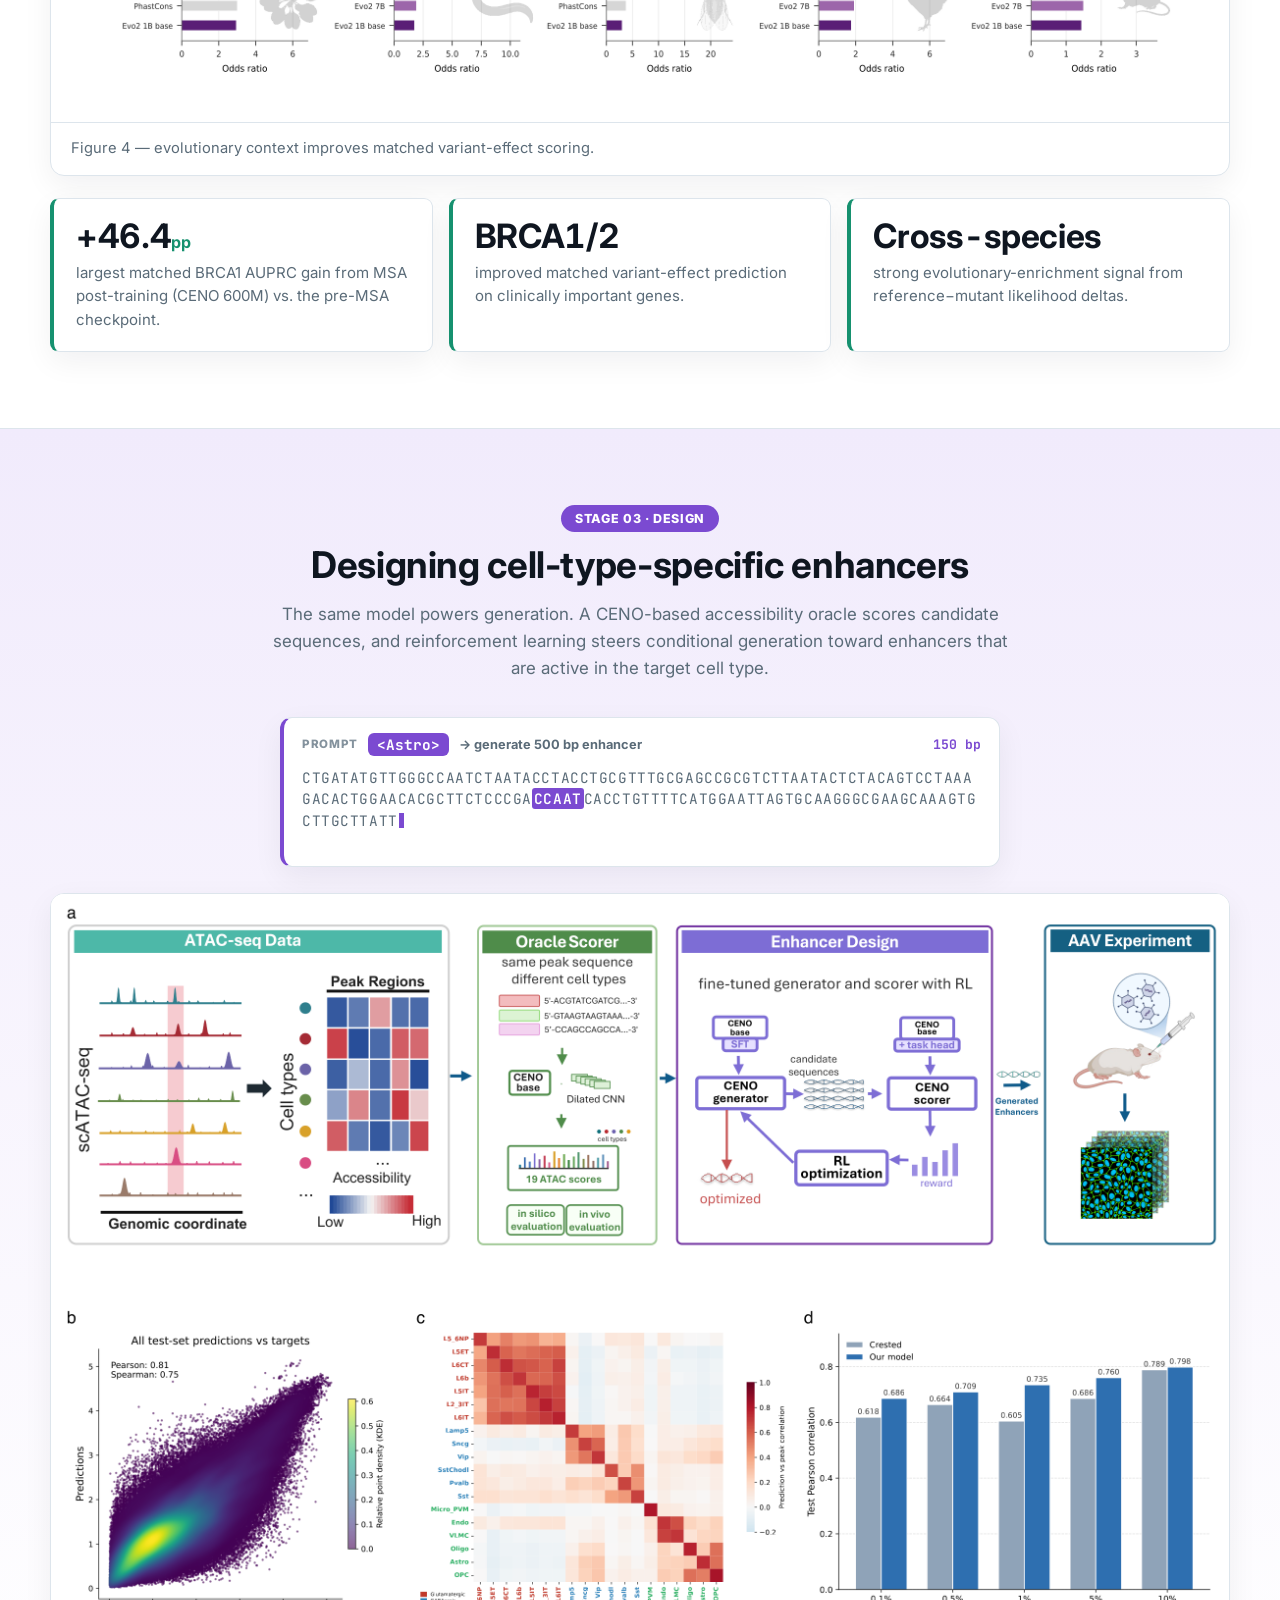
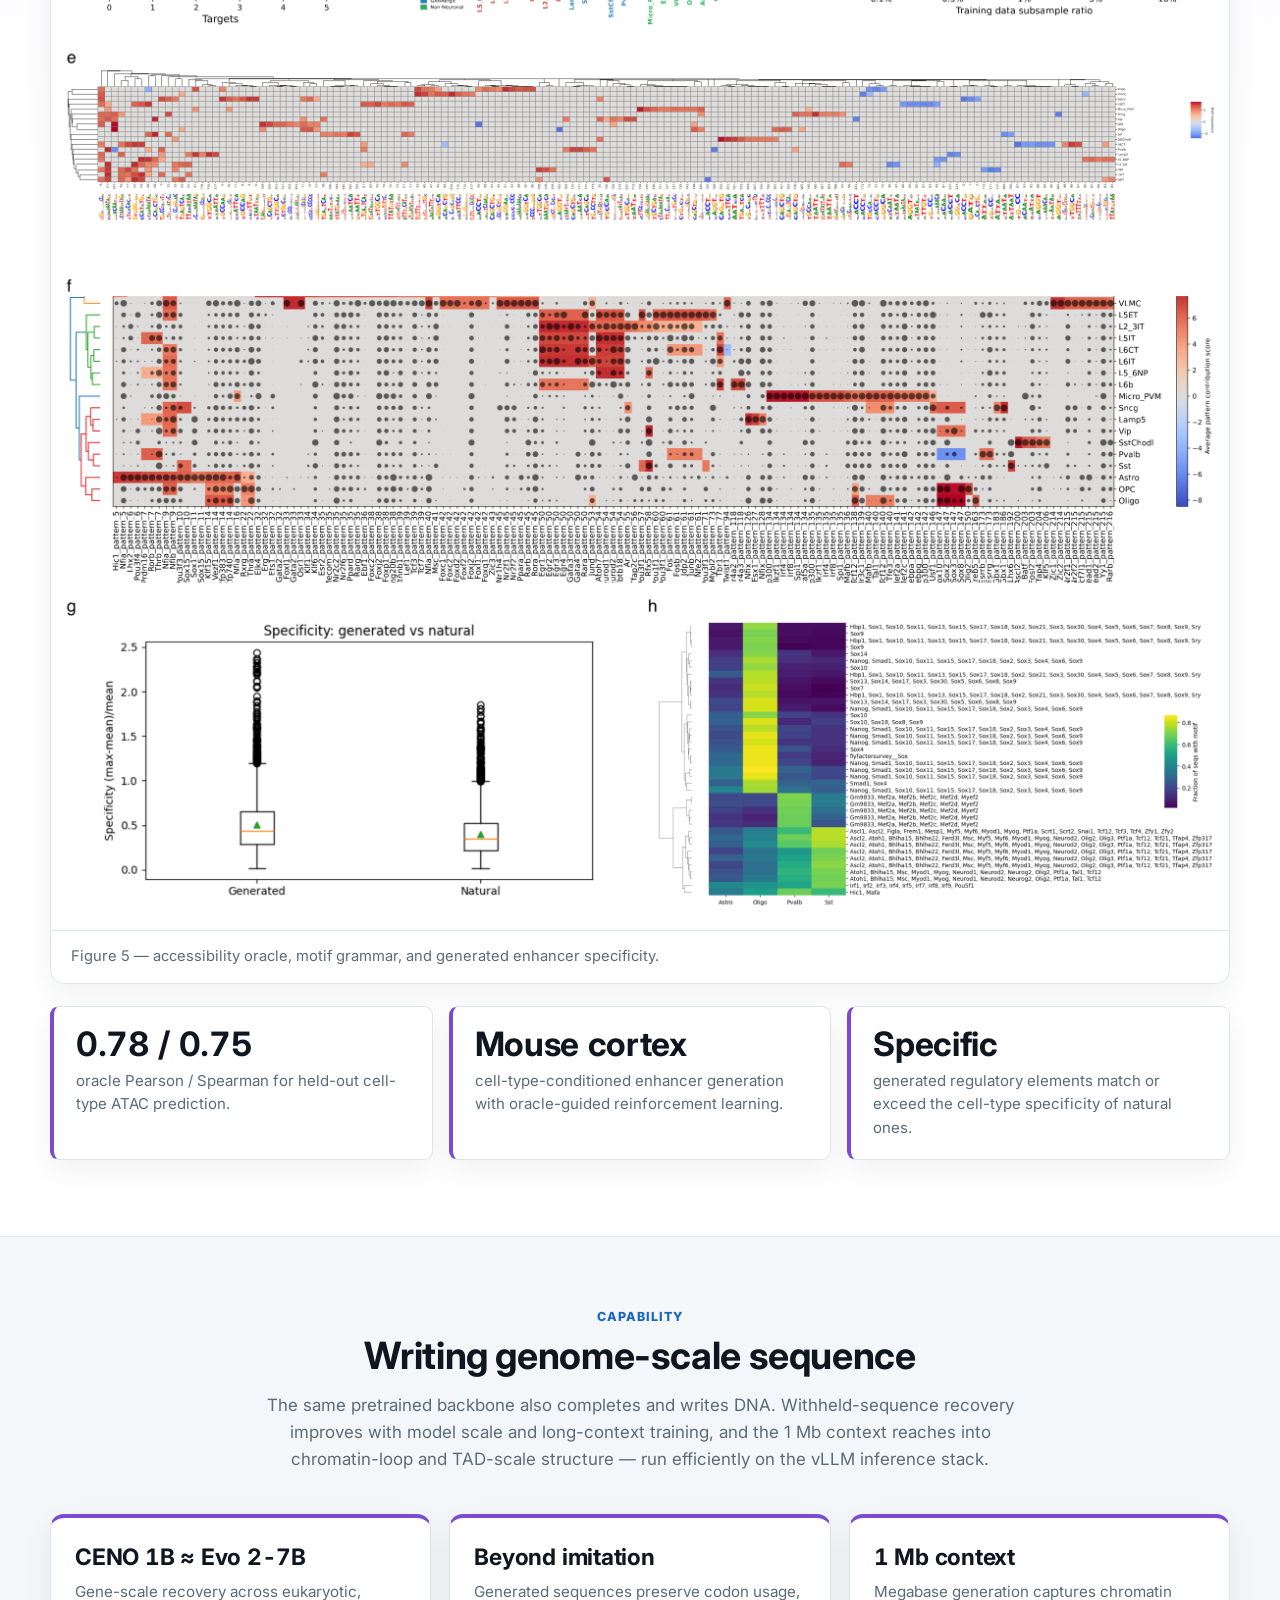
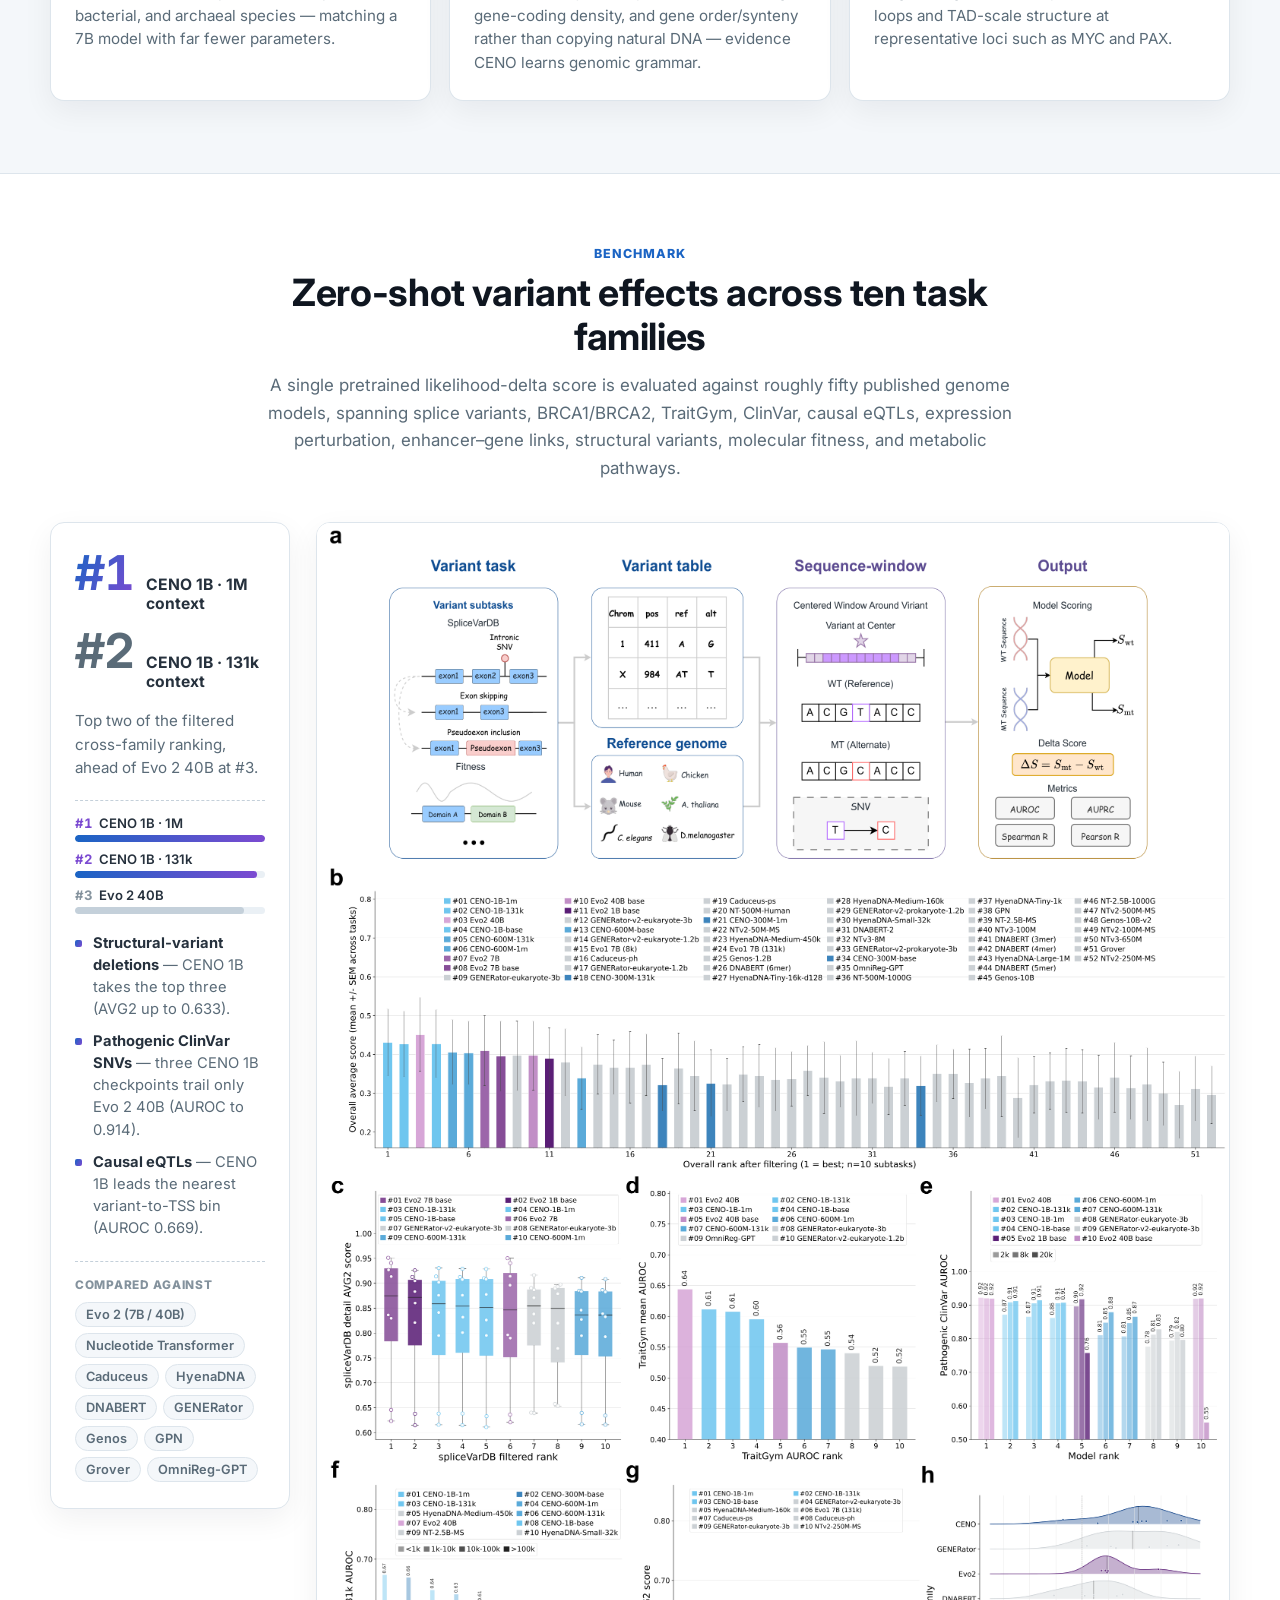
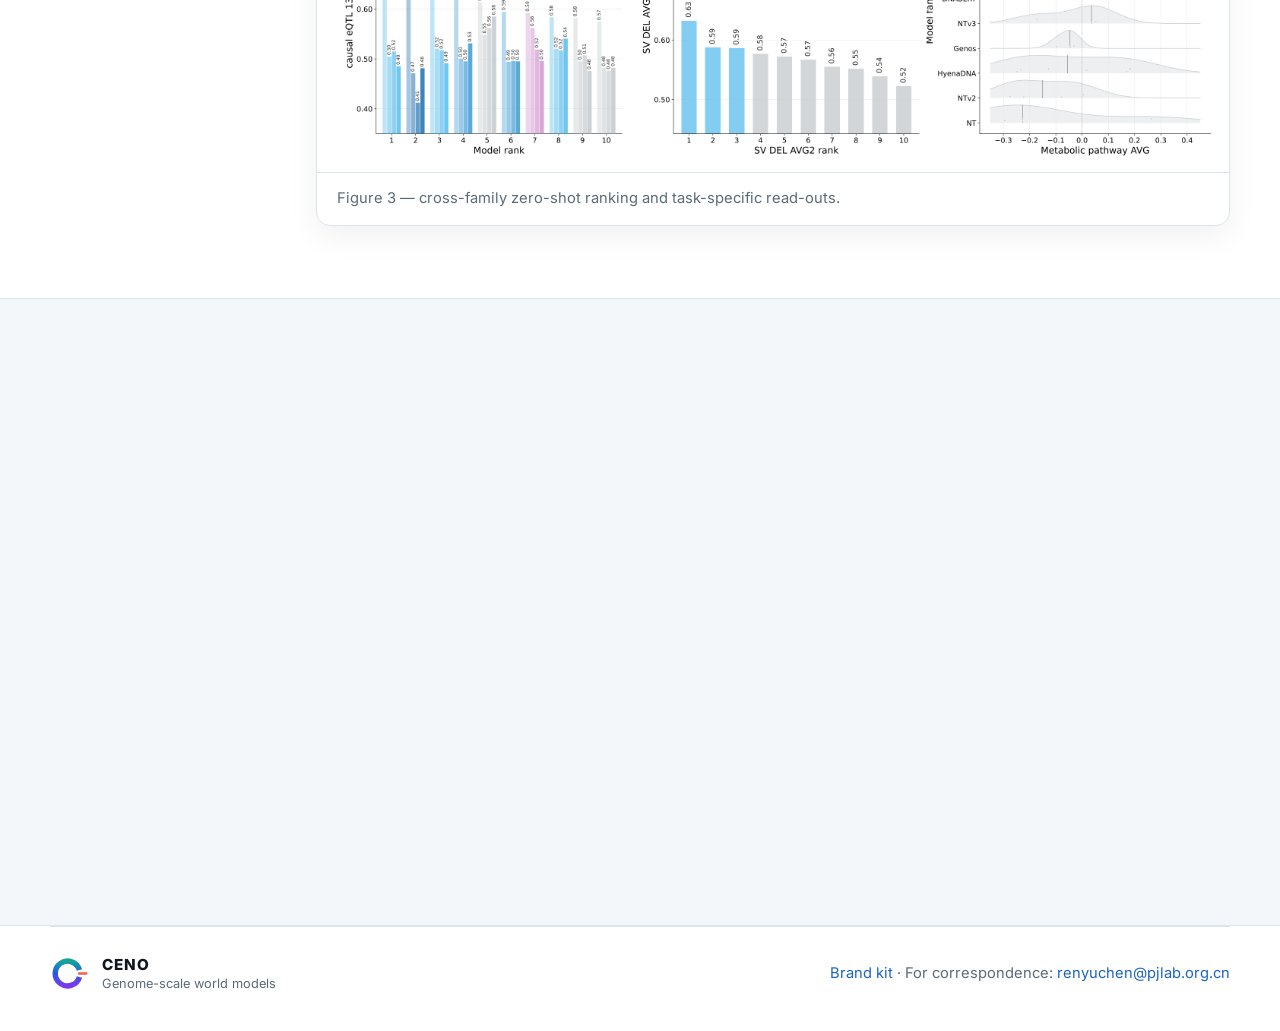
==== commit ae873d8e: "Remove the demo-video section from the home page The section pointed at assets/video/ceno-demo.mp4 a" ====
--- a/index.html
+++ b/index.html
@@ -91,7 +91,6 @@
         <small>Genome World Model</small>
       </a>
       <nav id="siteNav" aria-label="Project sections">
-        <a href="#video">Watch</a>
         <a href="#pipeline">Approach</a>
         <a href="#understand">Understand</a>
         <a href="#evolve">Evolve</a>
@@ -185,36 +184,6 @@
             <strong>One backbone: pre-train &rarr; post-train &rarr; reinforcement learning. Click for the full system figure.</strong>
           </div>
         </aside>
-      </section>
-
-      <!-- VIDEO: 2-minute overview -->
-      <section class="band" id="video">
-        <div class="section-heading">
-          <p class="kicker">2-minute overview</p>
-          <h2>Watch the CENO overview</h2>
-          <p class="lede">
-            A two-minute tour of the whole story &mdash; long-context understanding, evolution-aware variant
-            scoring, and regulatory sequence design &mdash; with bilingual captions.
-          </p>
-        </div>
-        <figure class="video-frame">
-          <video
-            controls
-            preload="none"
-            playsinline
-            poster="assets/video/ceno-poster.jpg"
-            width="1920"
-            height="1080"
-            aria-label="CENO two-minute overview video with bilingual (Chinese and English) captions"
-          >
-            <source src="assets/video/ceno-demo.mp4" type="video/mp4" />
-            <p>Your browser can&rsquo;t play embedded video. <a href="assets/video/ceno-demo.mp4">Download the MP4</a>.</p>
-          </video>
-          <figcaption>
-            <span lang="zh-CN">CENO 两分钟概览（中英字幕）</span>
-            <a class="video-download" href="assets/video/ceno-demo.mp4" download>Download MP4</a>
-          </figcaption>
-        </figure>
       </section>
 
       <!-- APPROACH: the 3-act spine -->
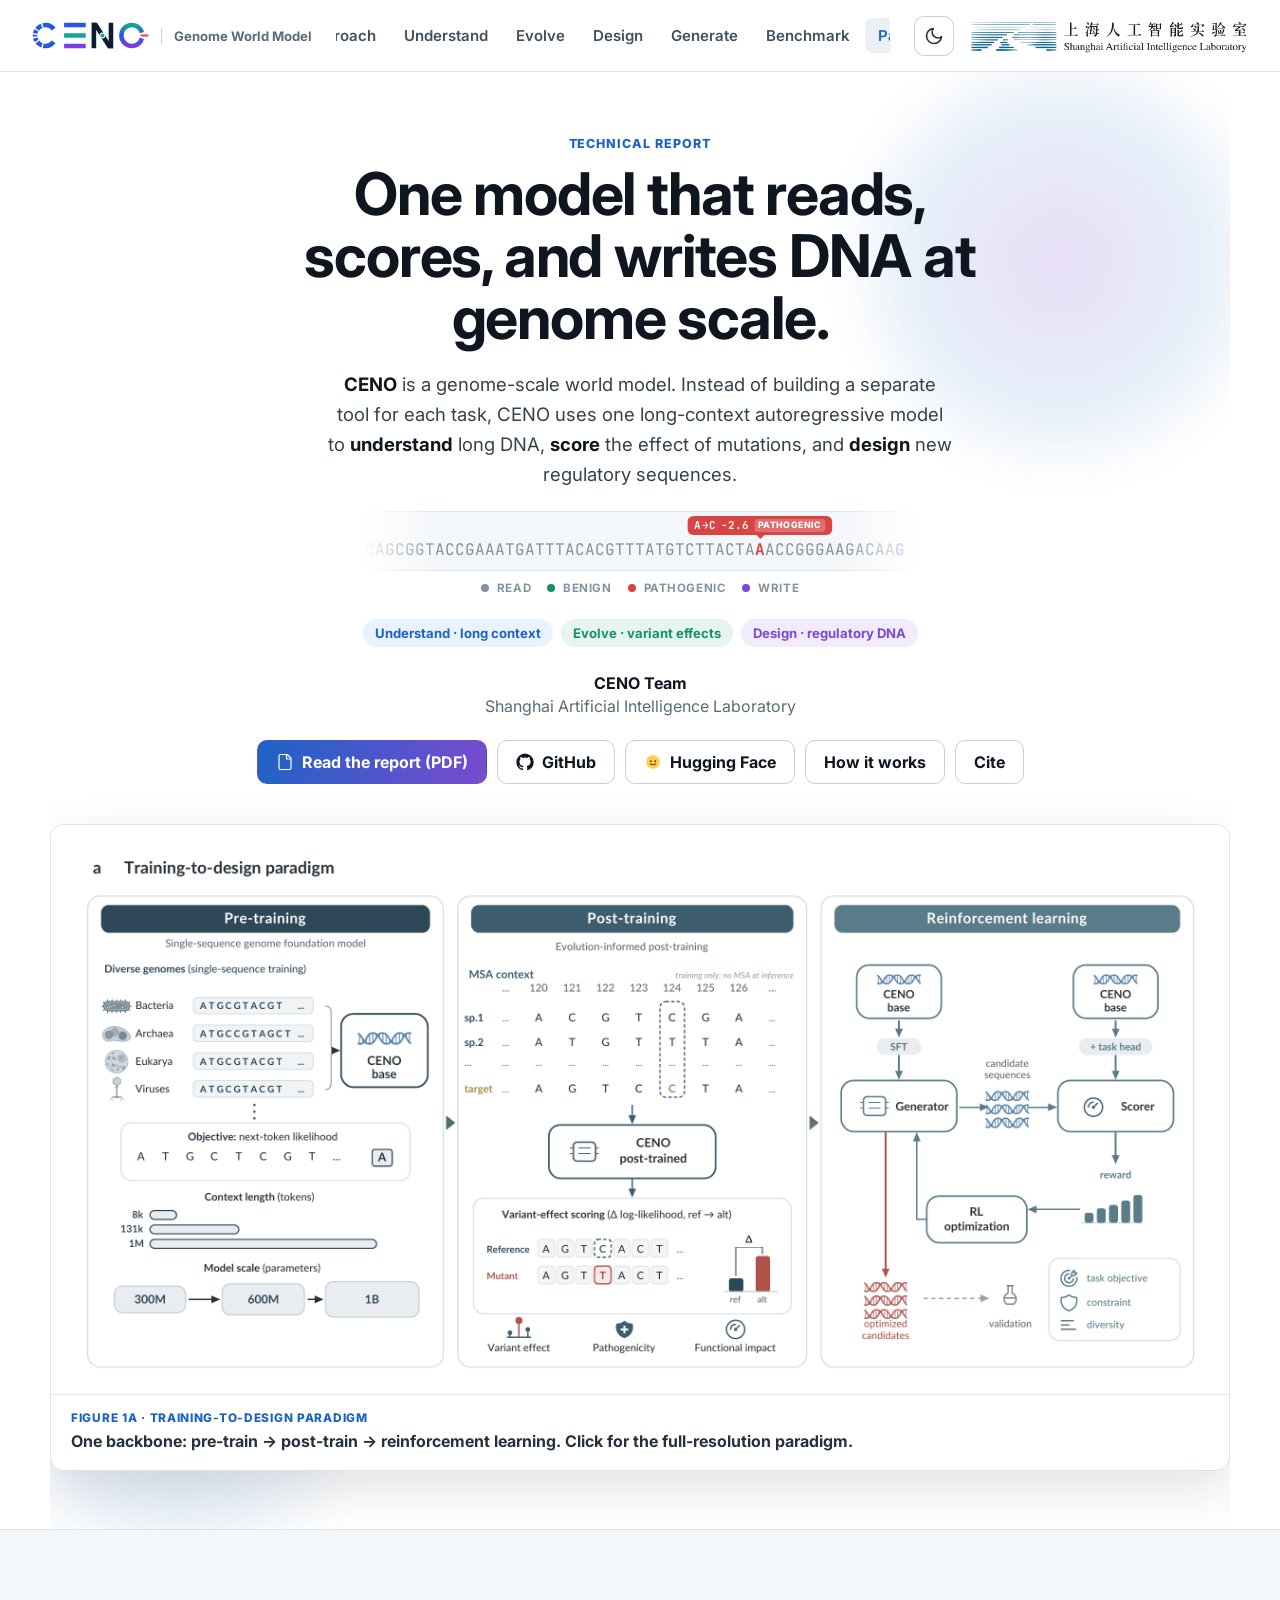
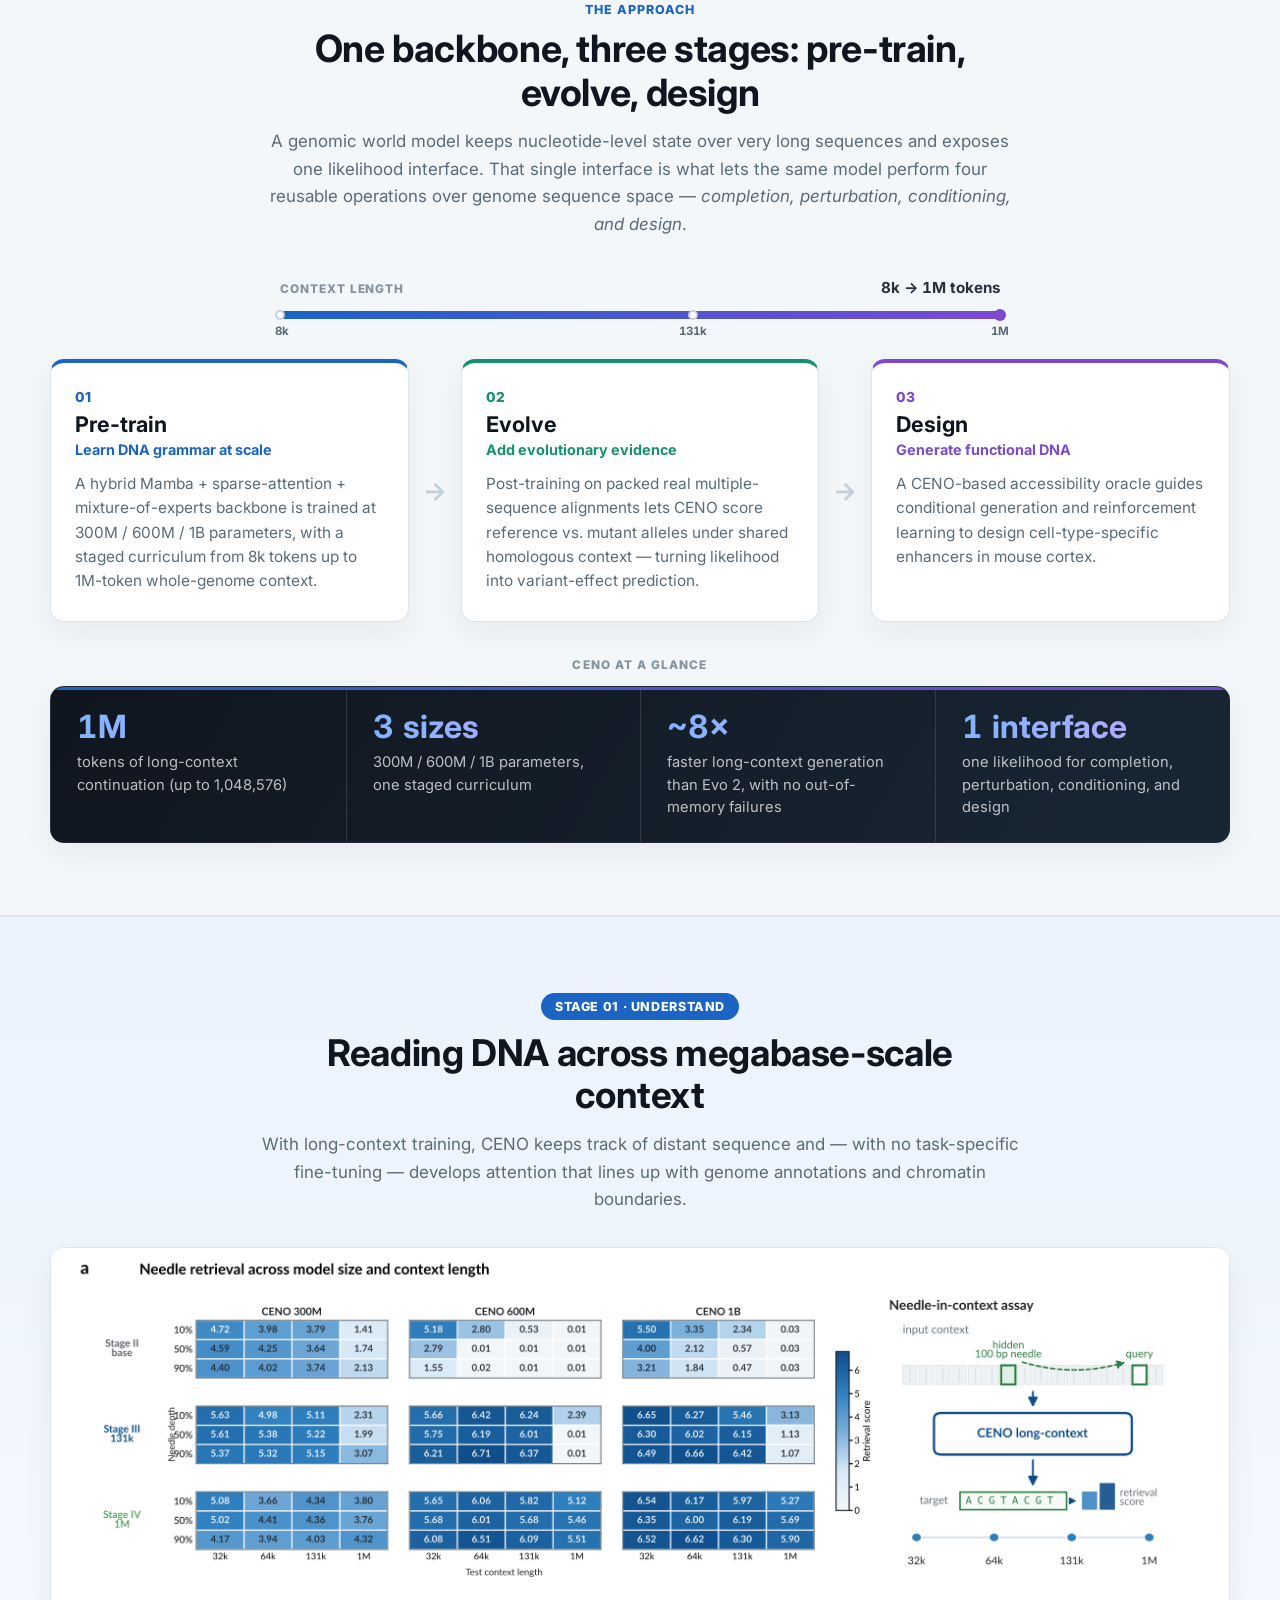
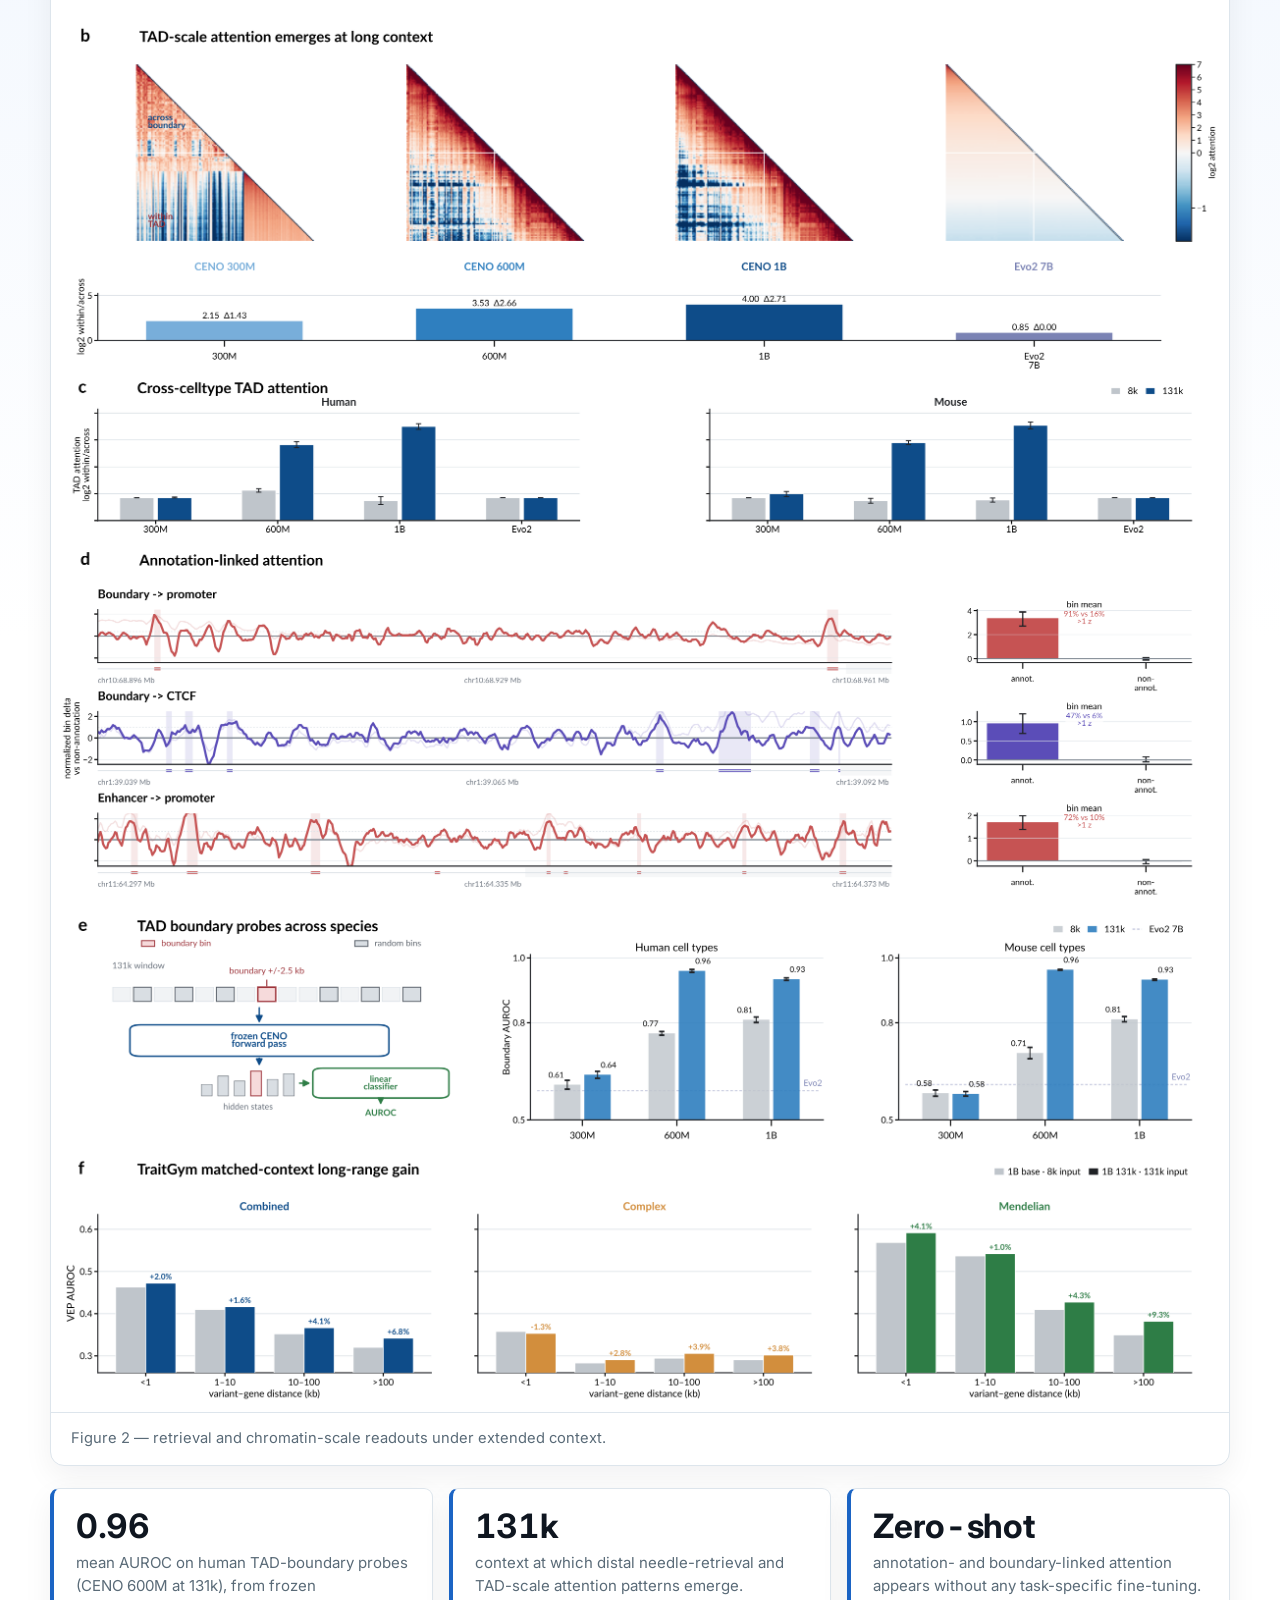
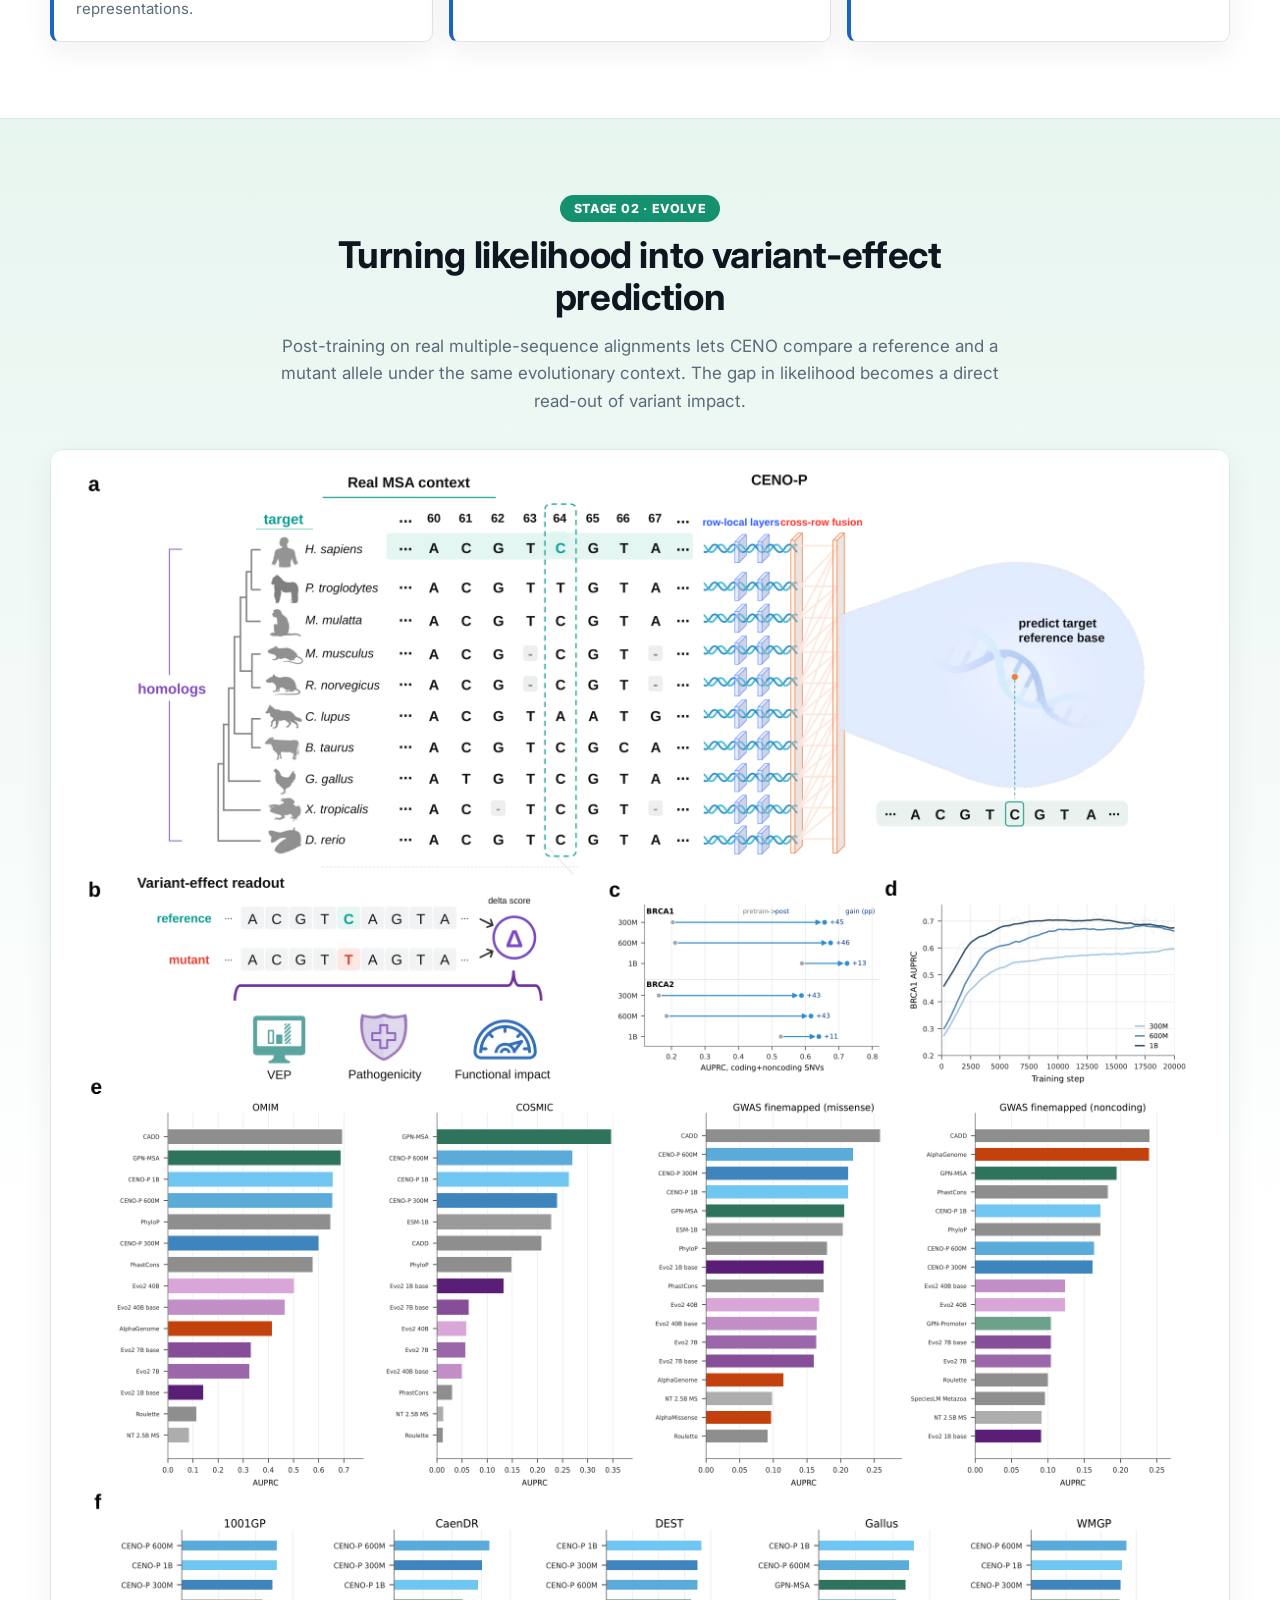
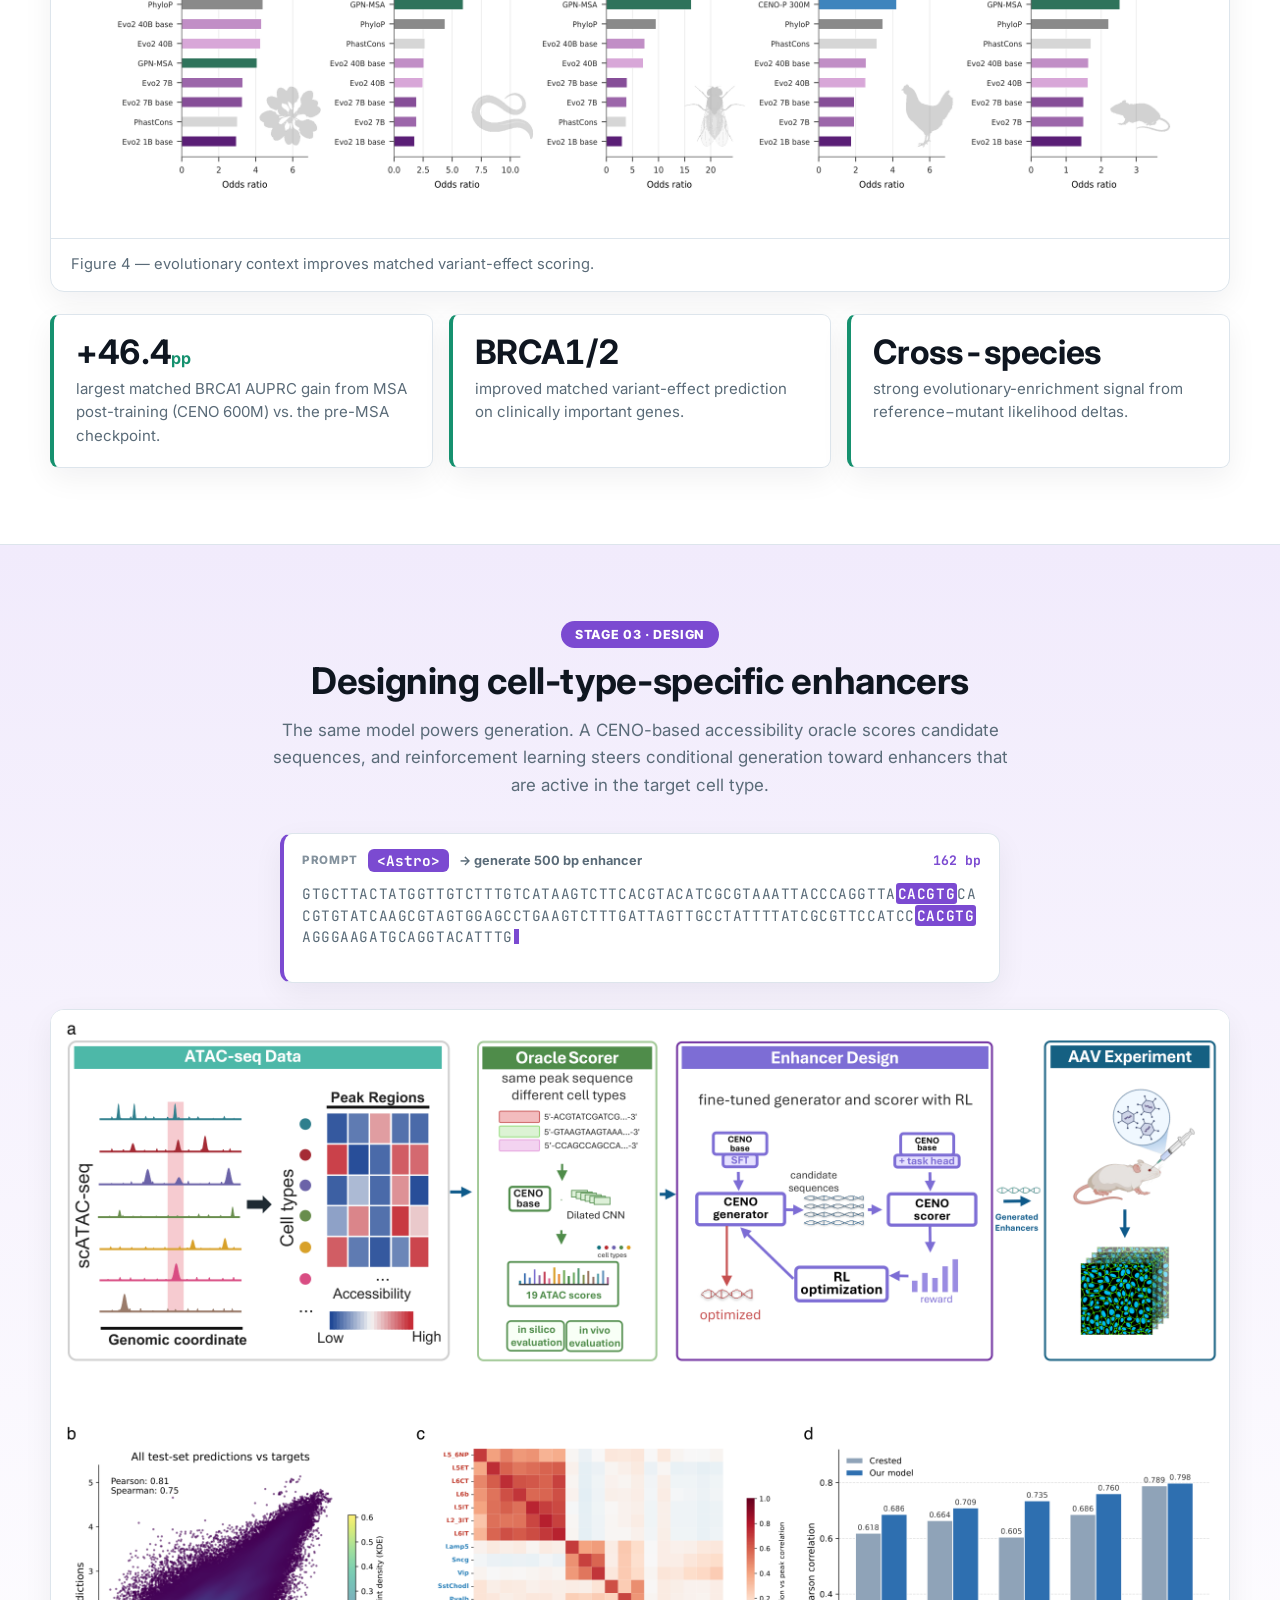
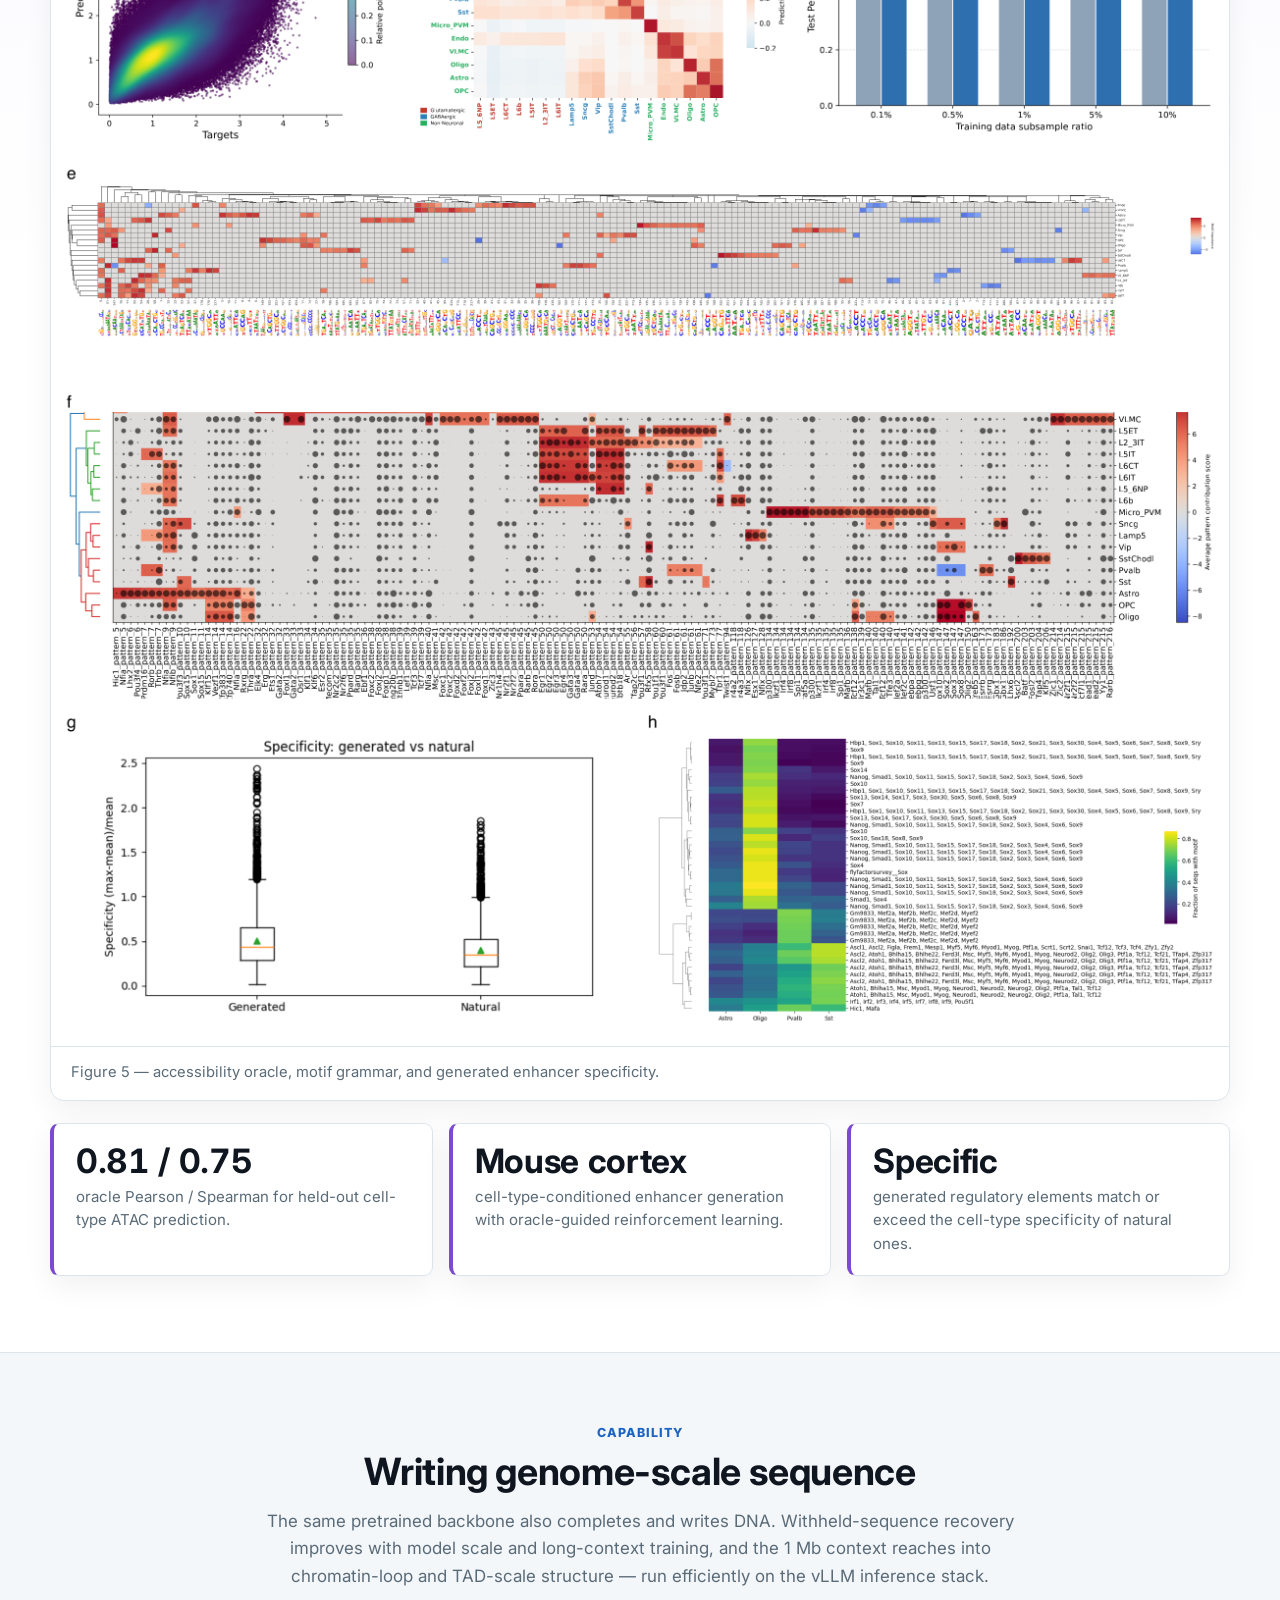
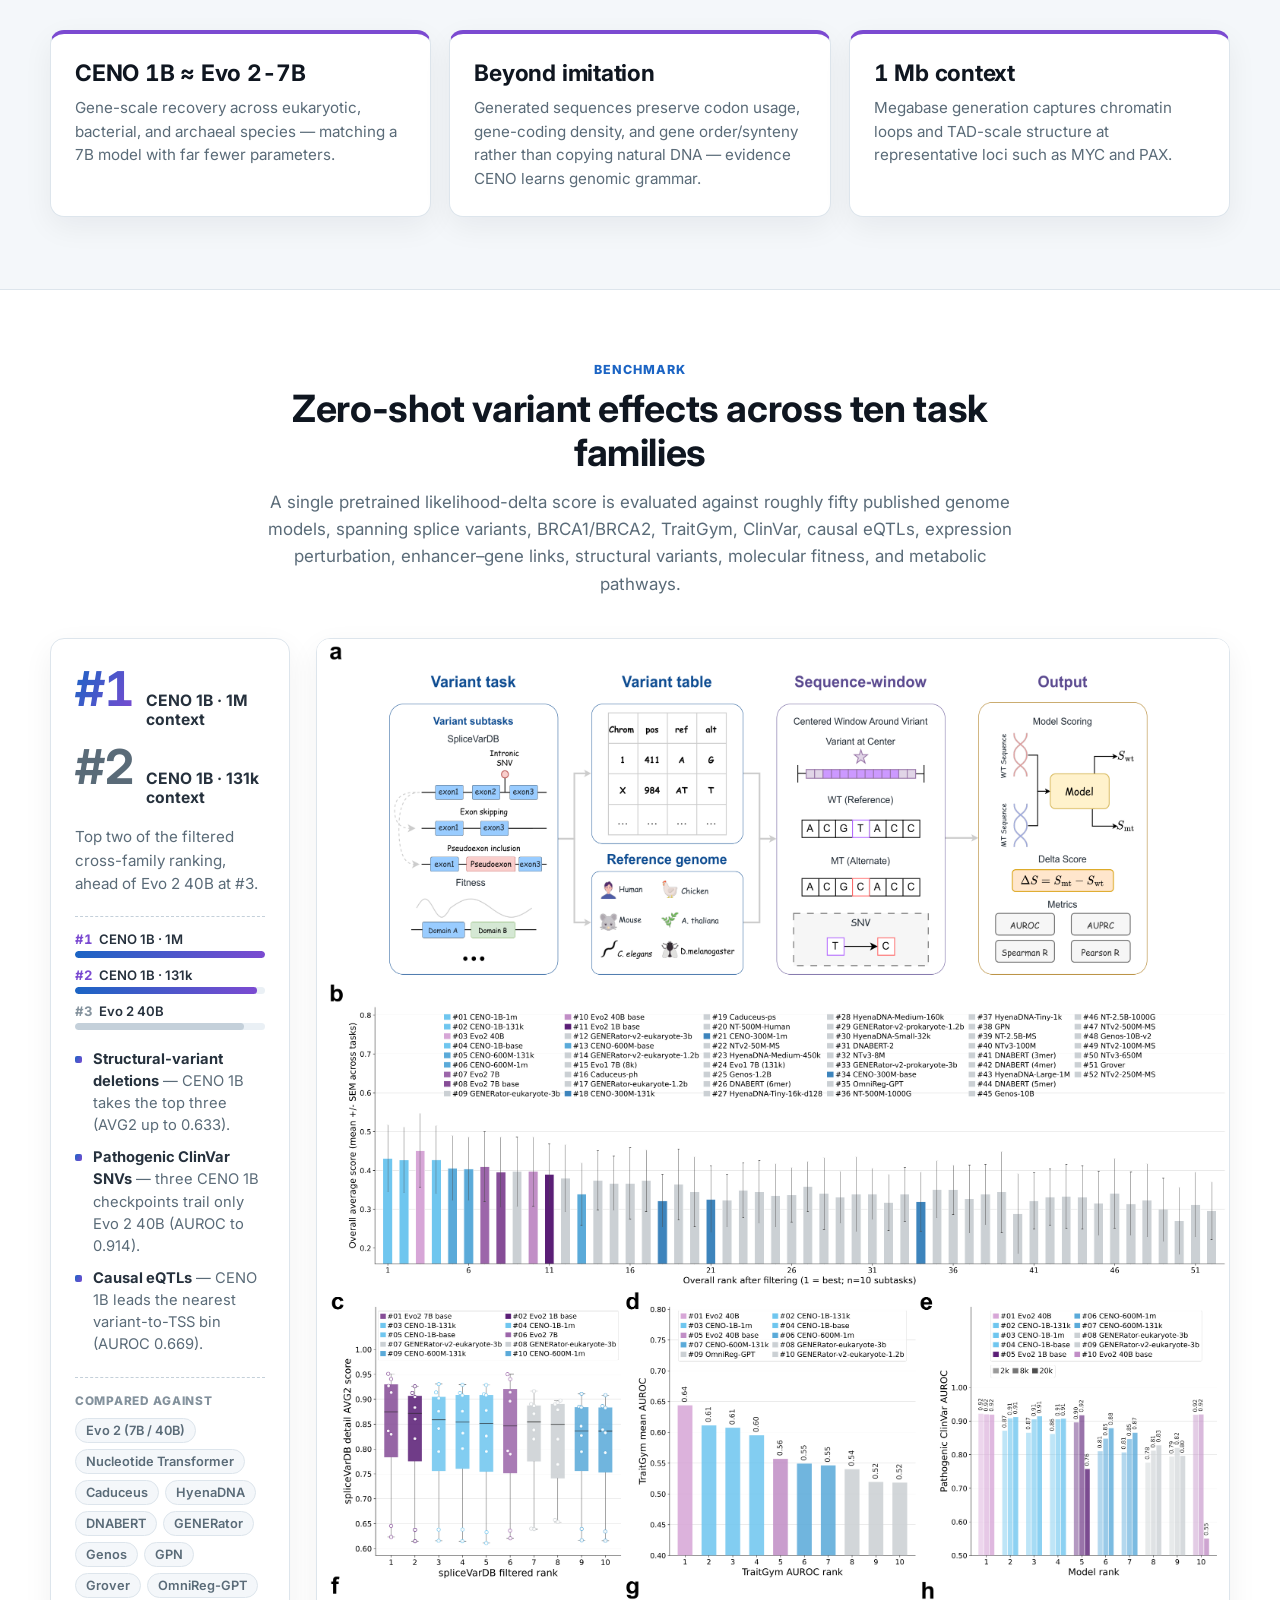
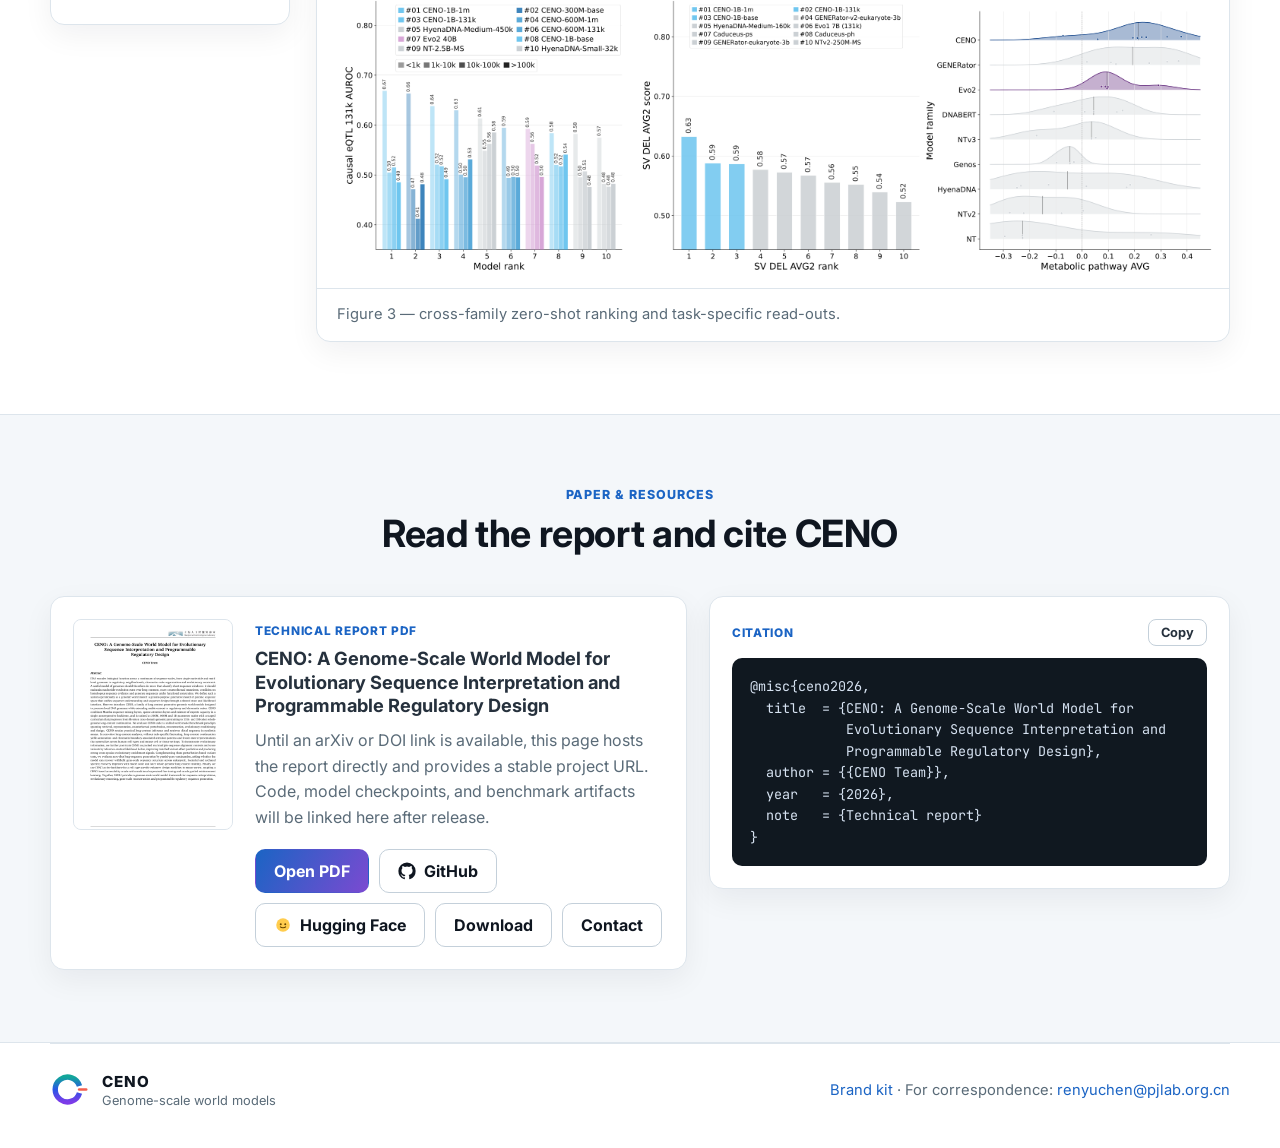
==== commit 1d13da10: "Replace homepage paradigm figure" ====
--- a/index.html
+++ b/index.html
@@ -173,15 +173,15 @@
             class="figure-thumb hero-thumb"
             type="button"
             data-full="assets/figures/ceno-figure-1-display.png"
-            data-title="Figure 1 · Training-to-design paradigm"
-            data-caption="Hybrid backbone, long-context curriculum, data composition, and the pre-train / post-train / RL design workflow."
+            data-title="Figure 1a · Training-to-design paradigm"
+            data-caption="CENO progresses from diverse-genome pre-training through evolution-informed post-training to reinforcement-learning-guided sequence design."
           >
             <img src="assets/figures/ceno-figure-1-hero.png" alt="CENO training-to-design paradigm: pre-training, post-training, and reinforcement learning" />
             <span class="zoom-hint">Click for the full figure</span>
           </button>
           <div class="figure-meta">
             <span>Figure 1a · Training-to-design paradigm</span>
-            <strong>One backbone: pre-train &rarr; post-train &rarr; reinforcement learning. Click for the full system figure.</strong>
+            <strong>One backbone: pre-train &rarr; post-train &rarr; reinforcement learning. Click for the full-resolution paradigm.</strong>
           </div>
         </aside>
       </section>
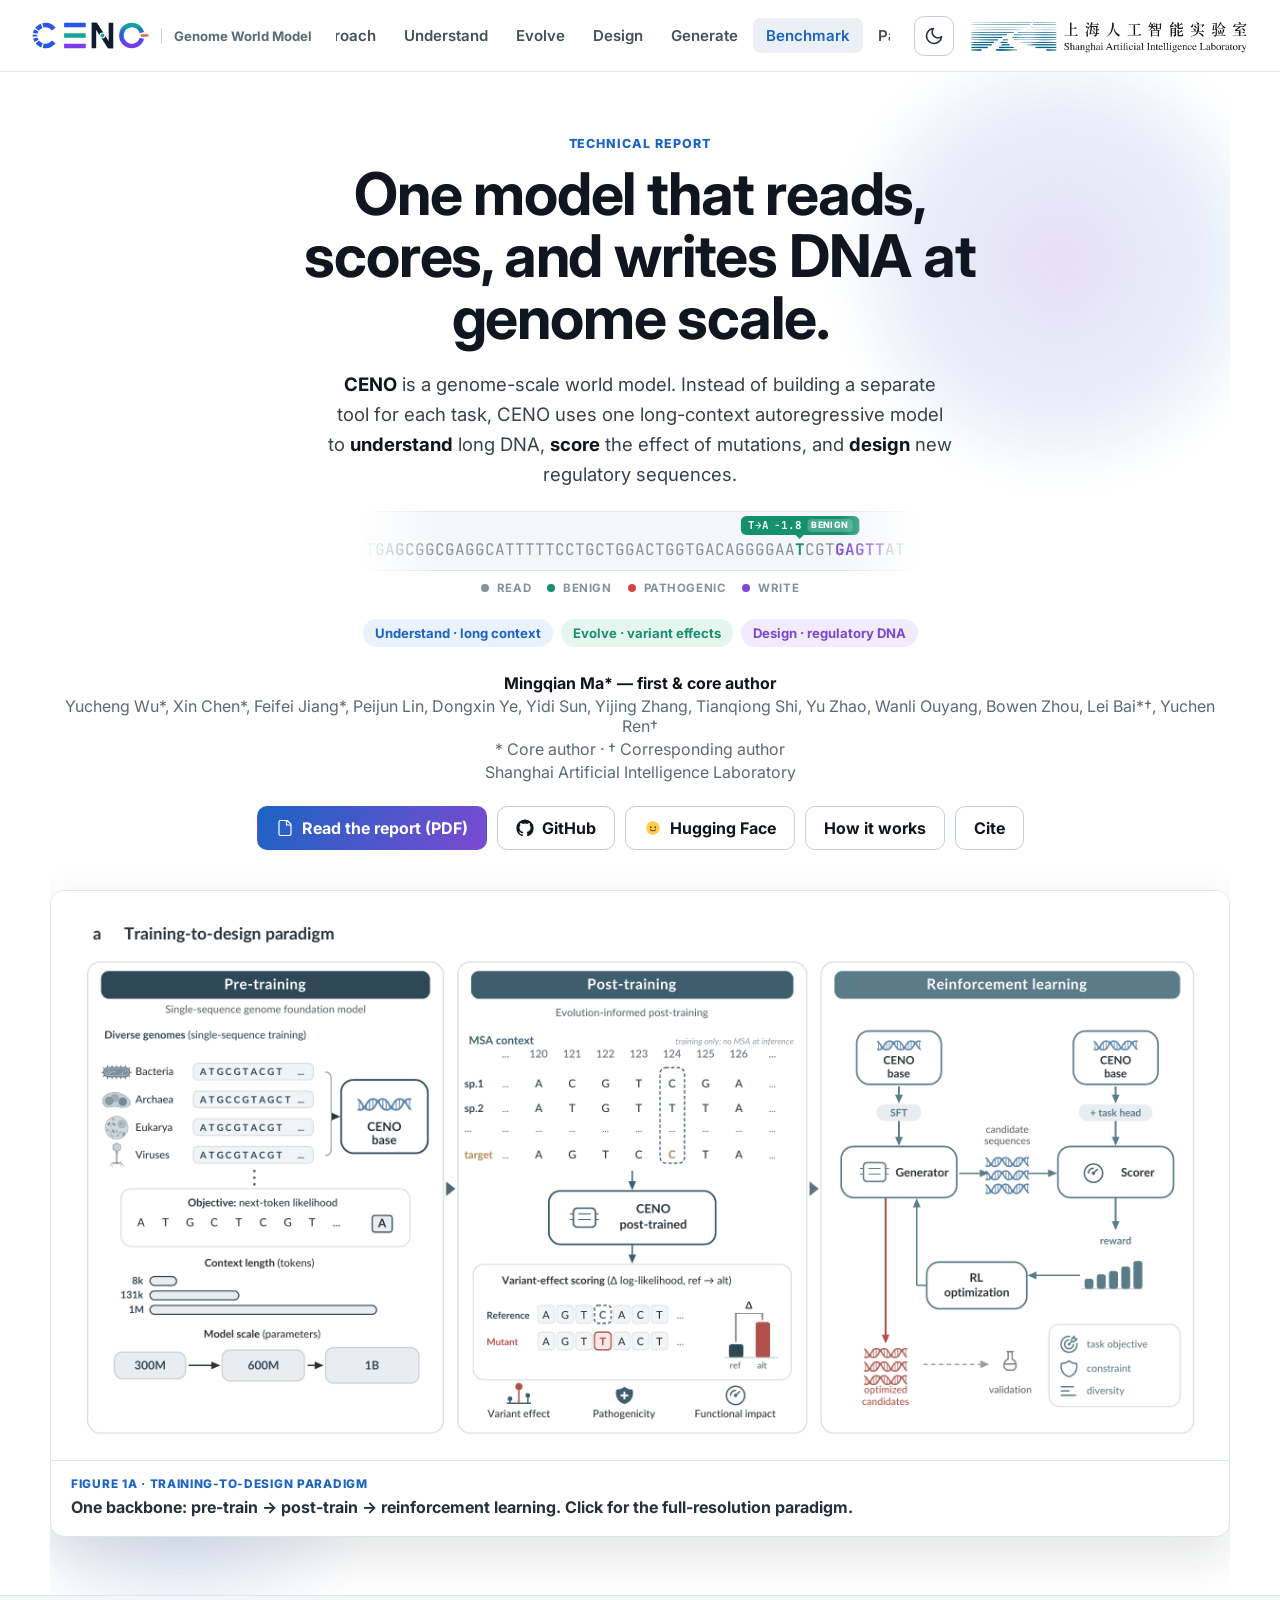
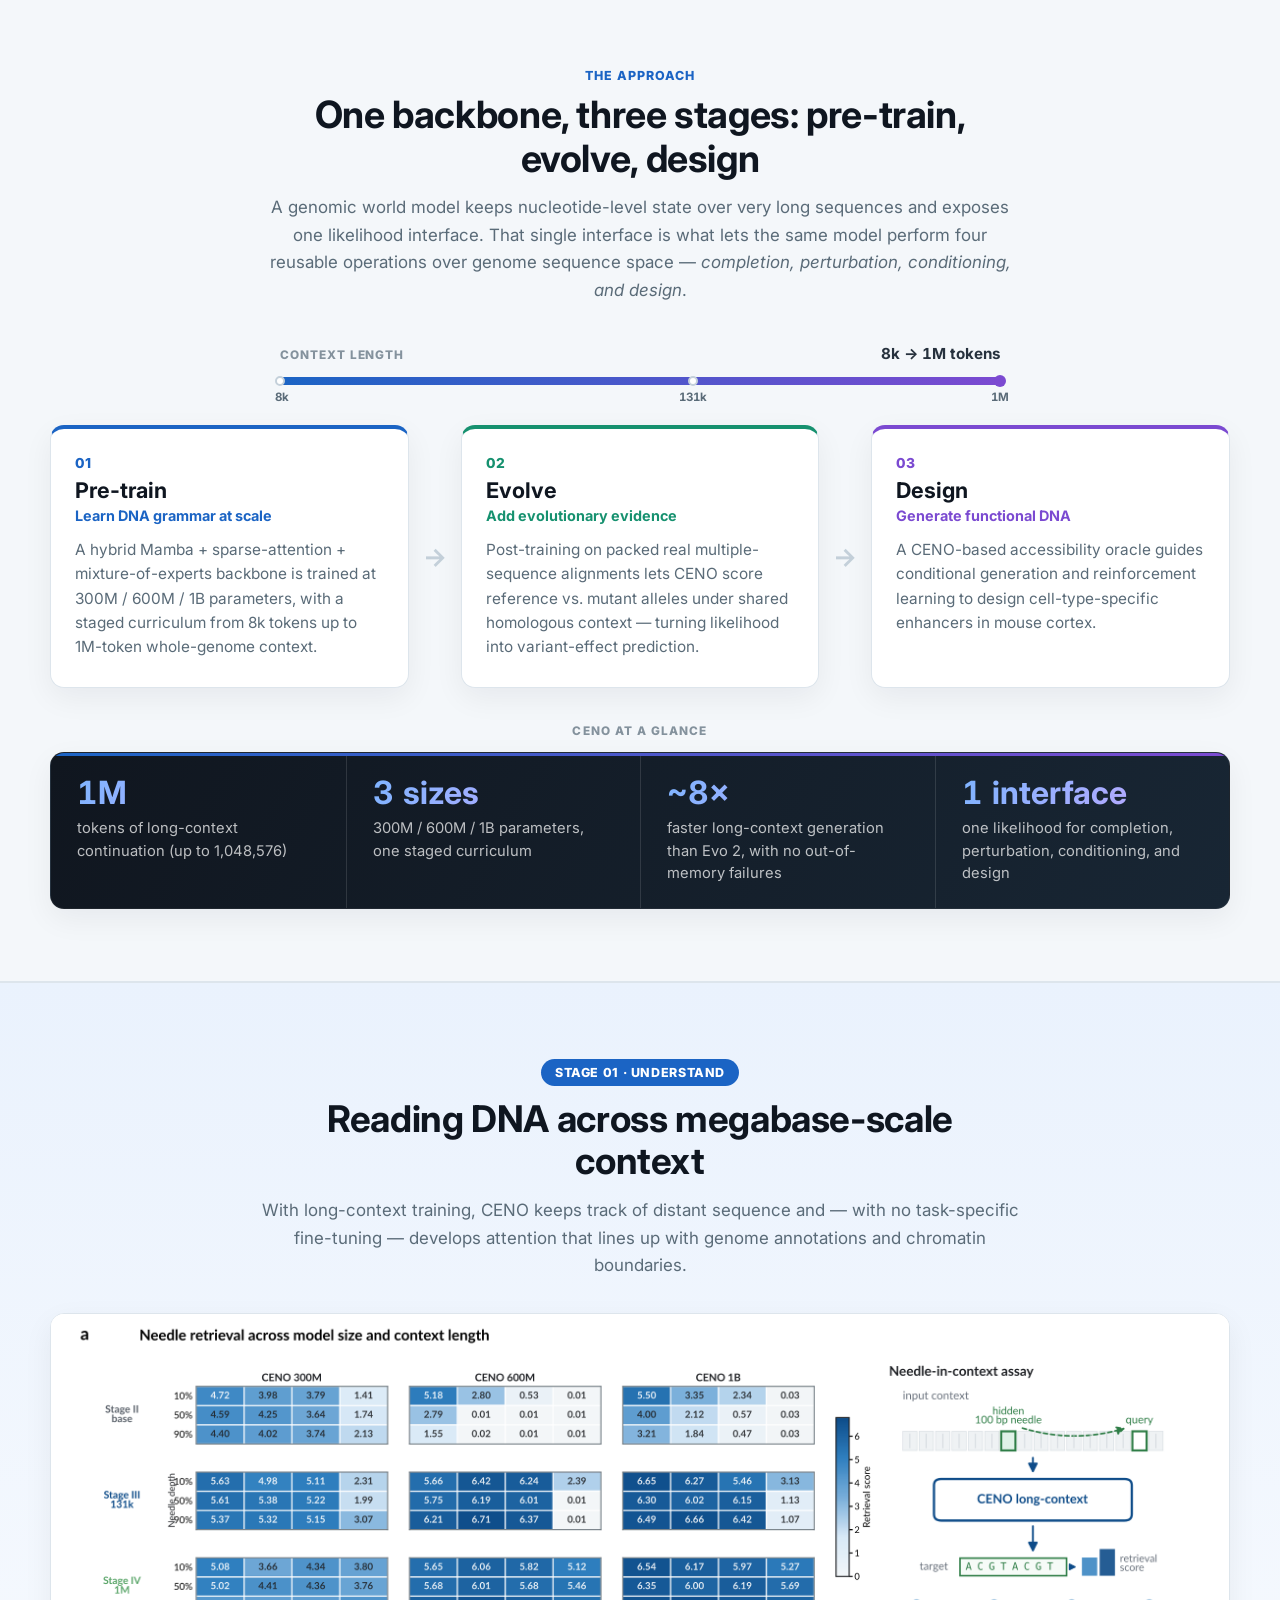
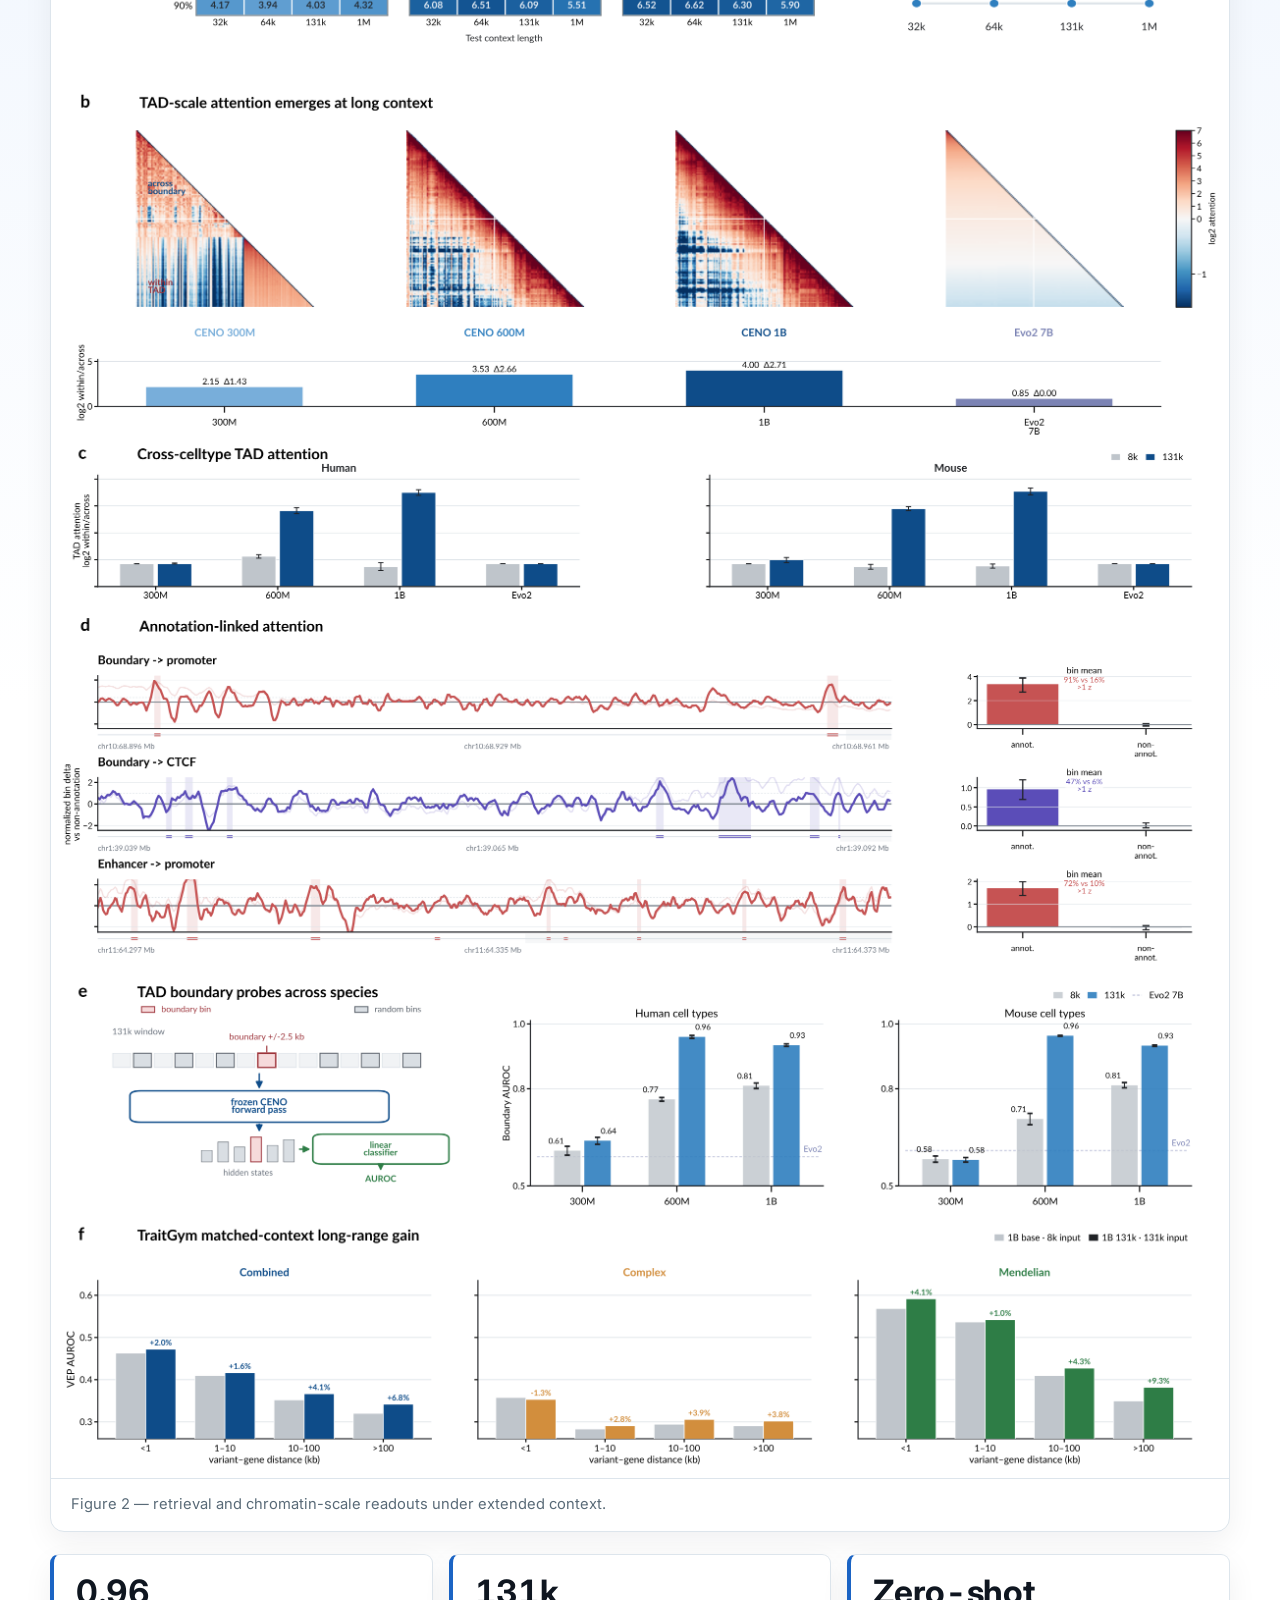
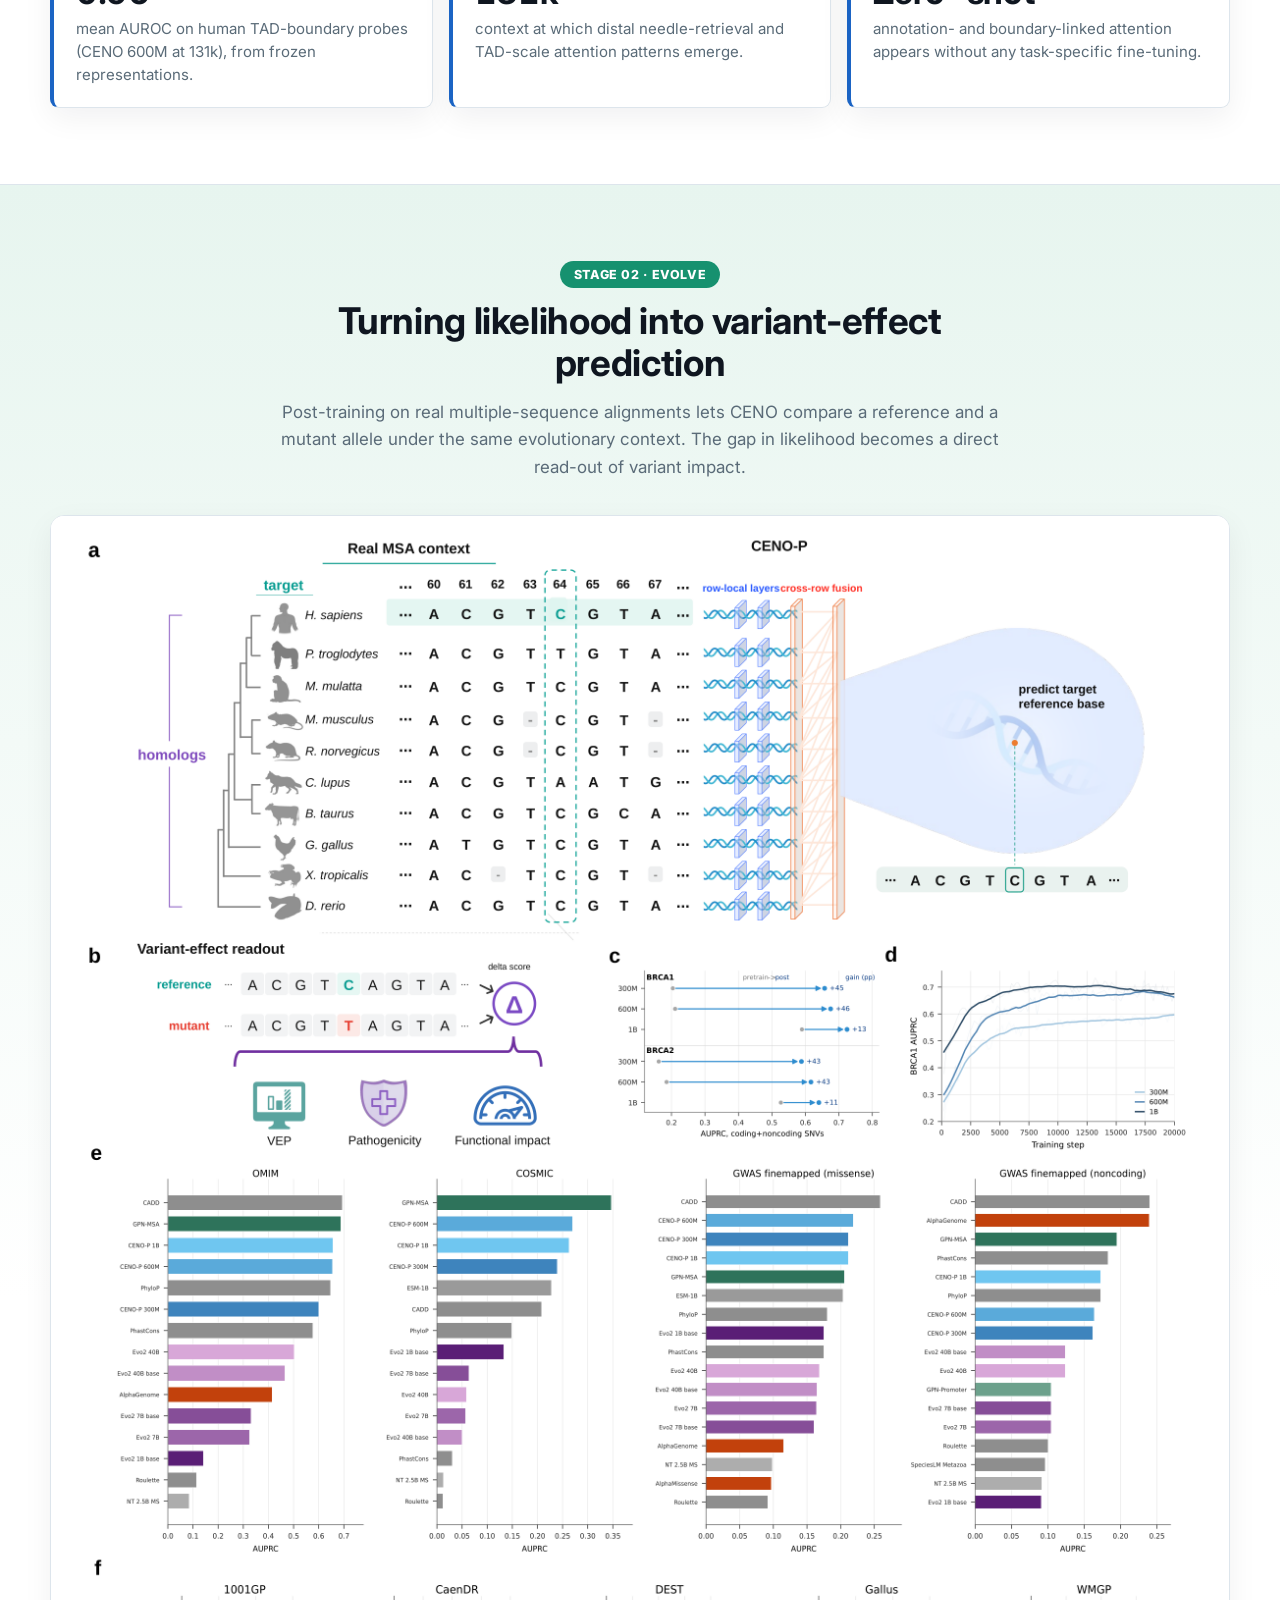
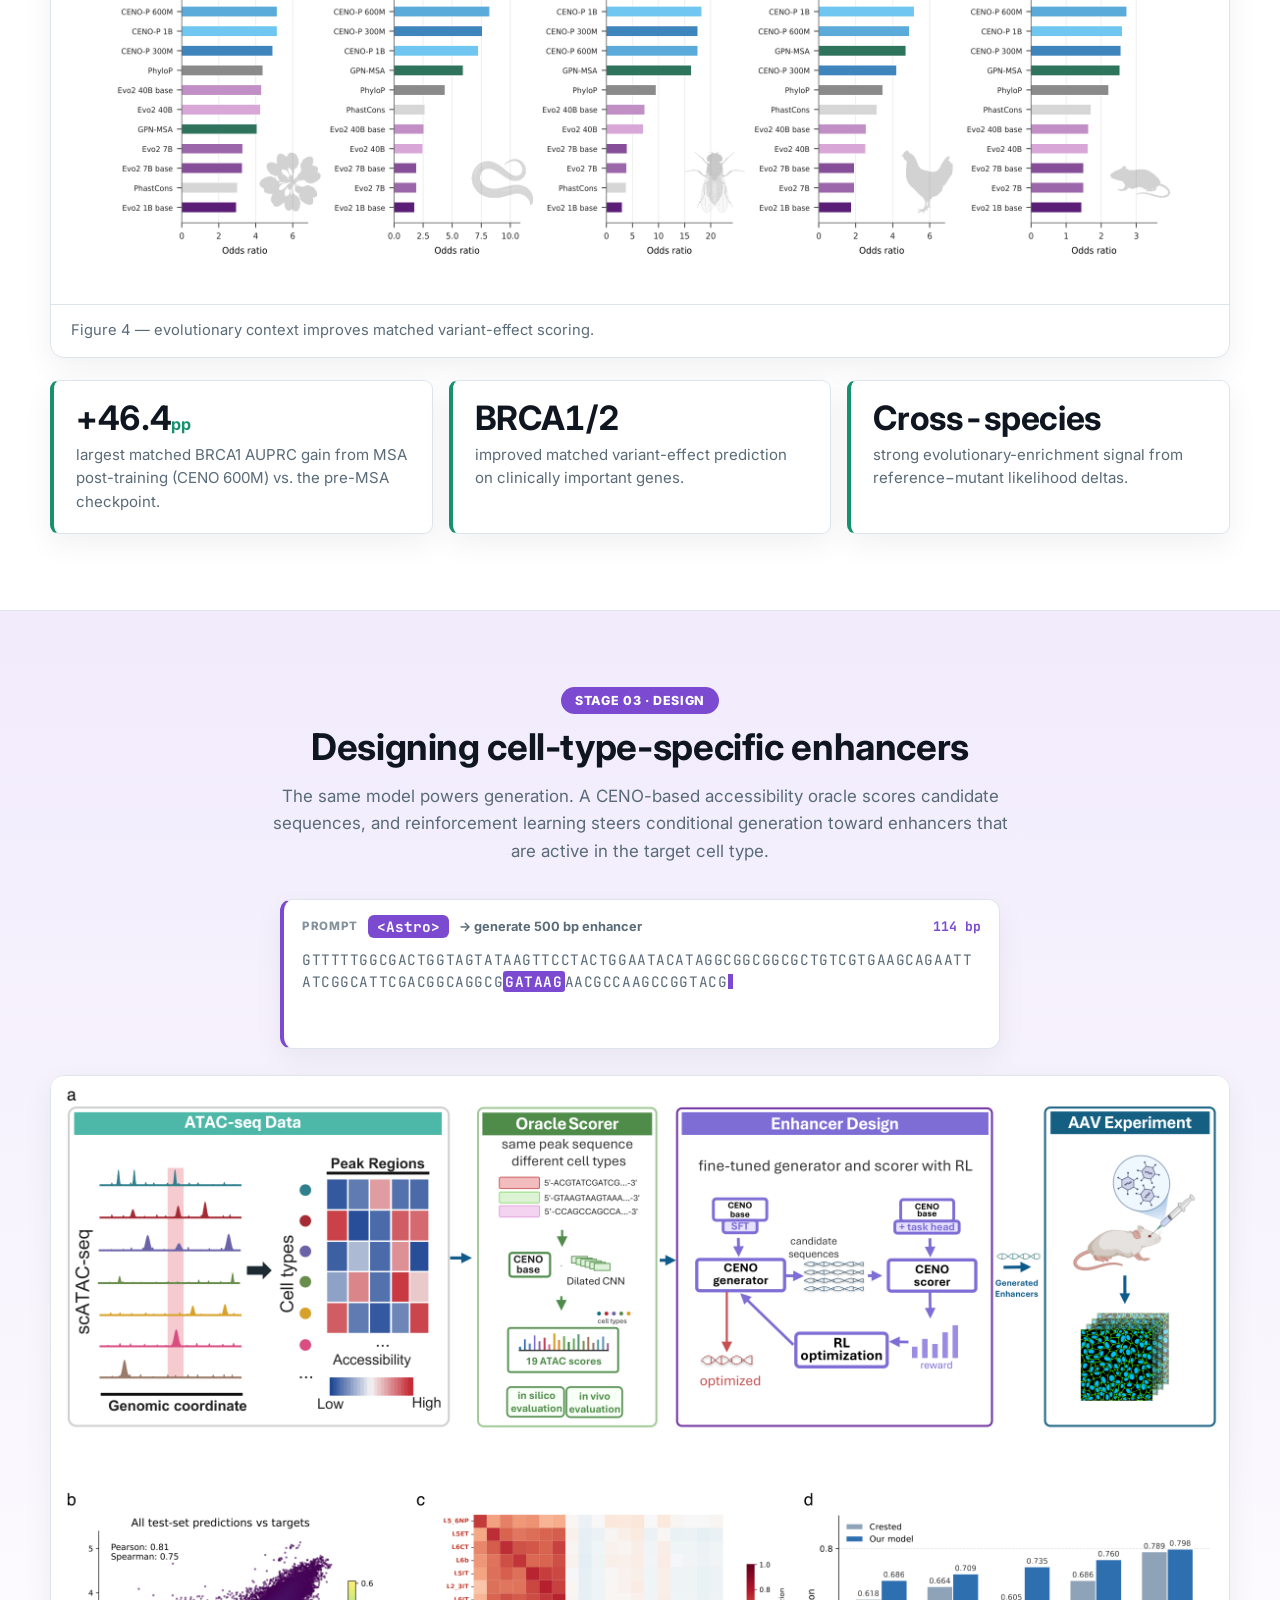
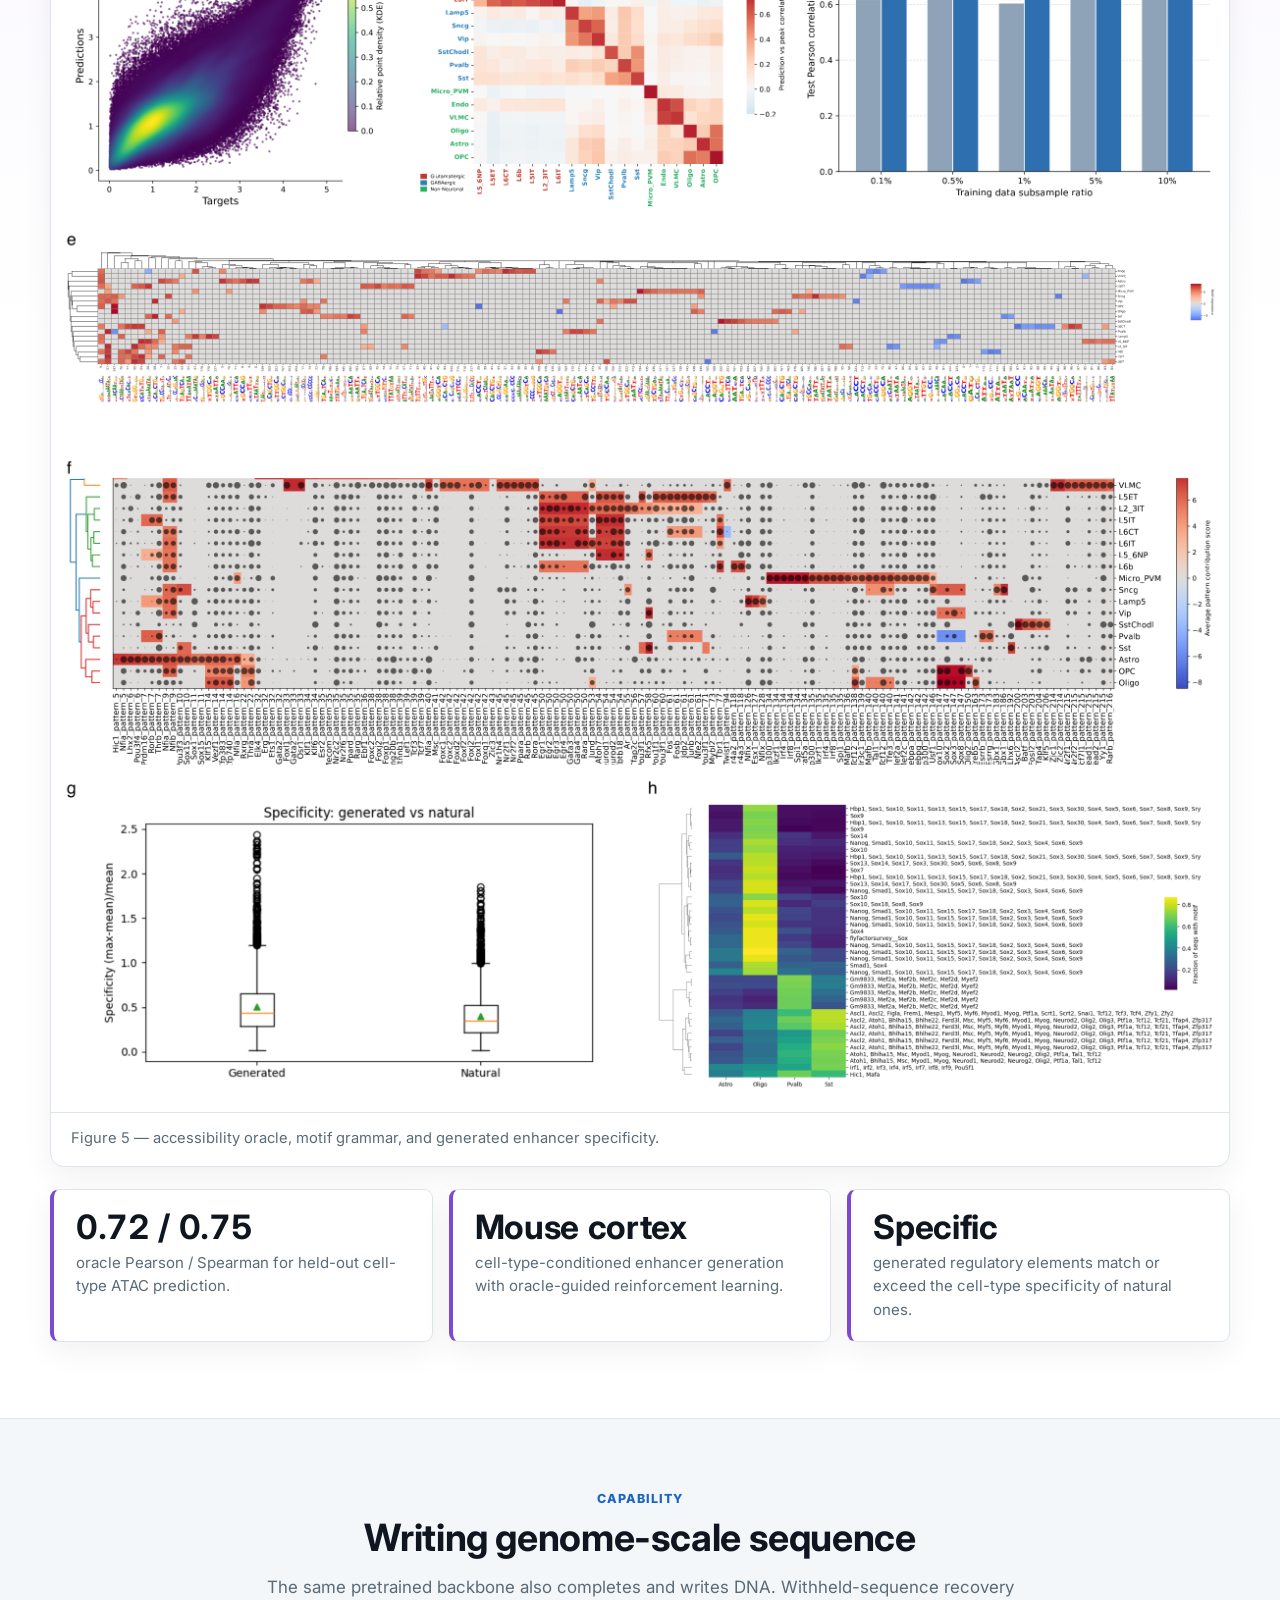
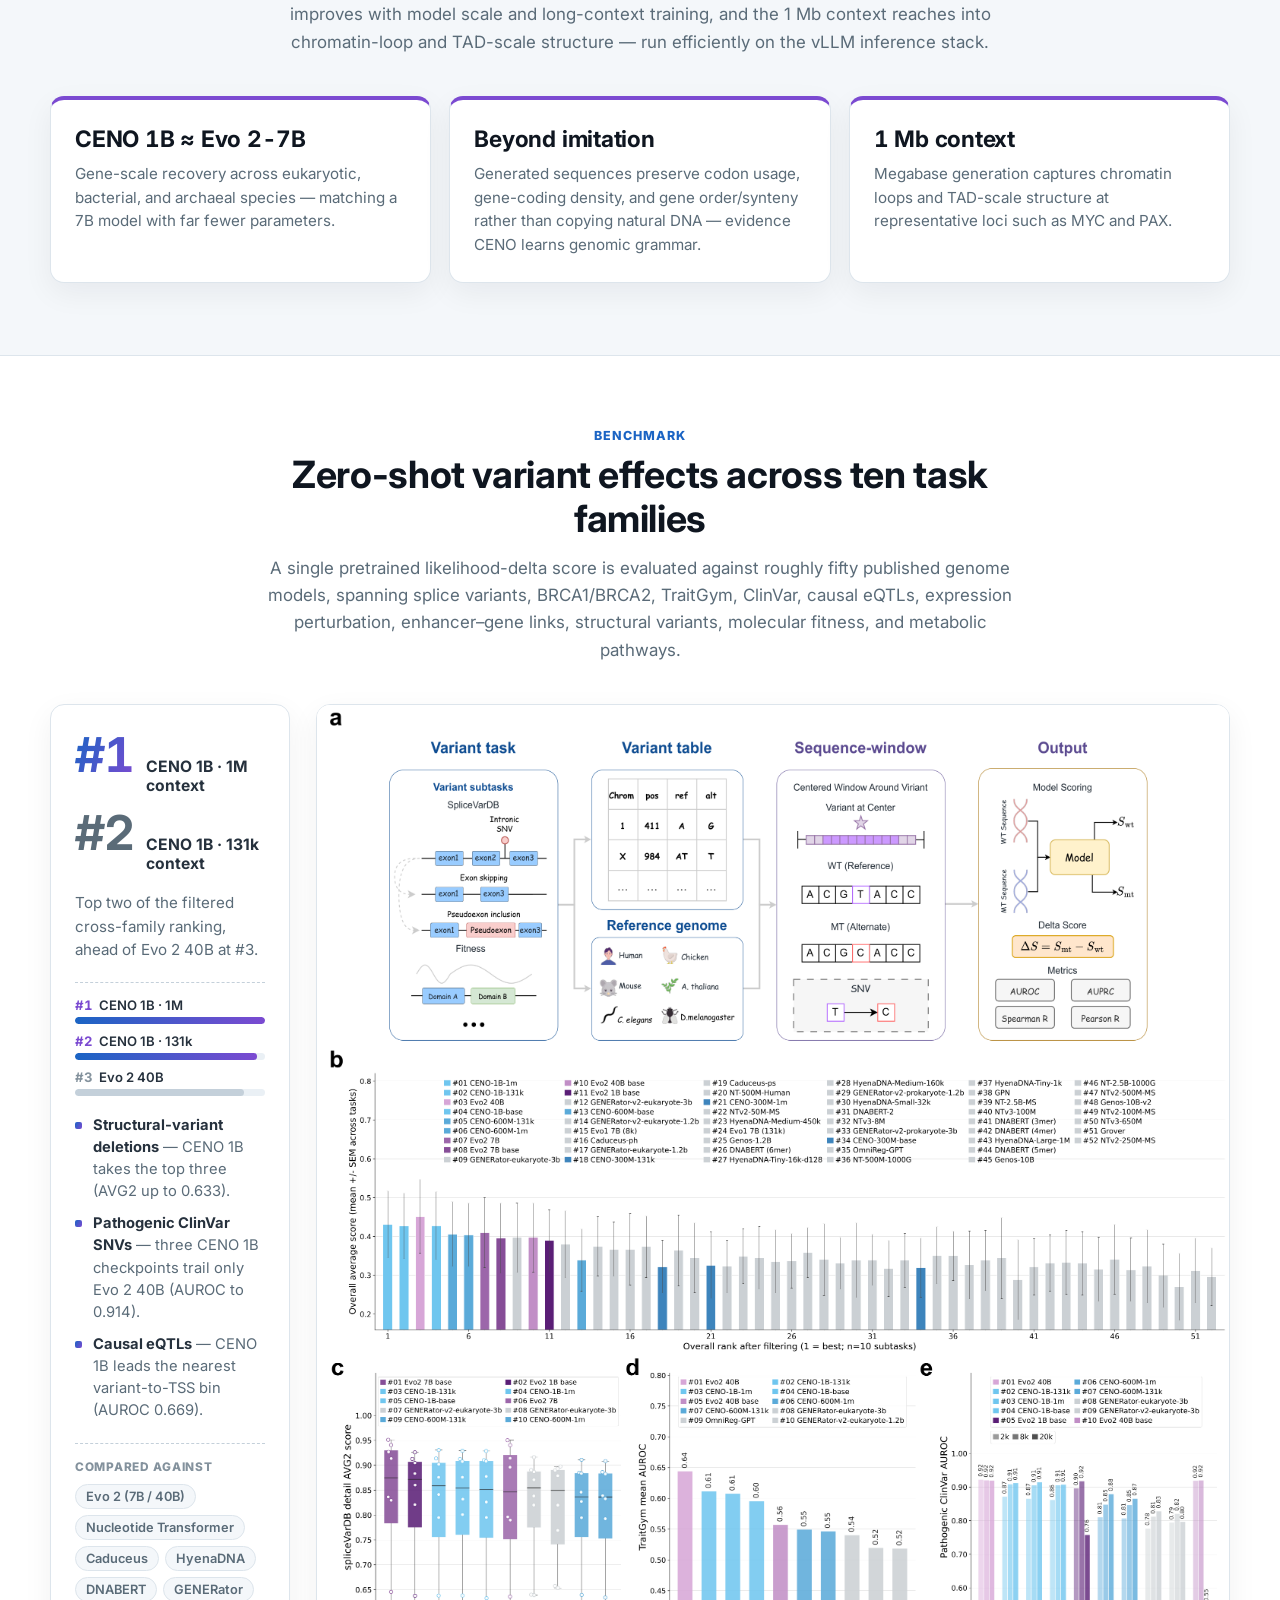
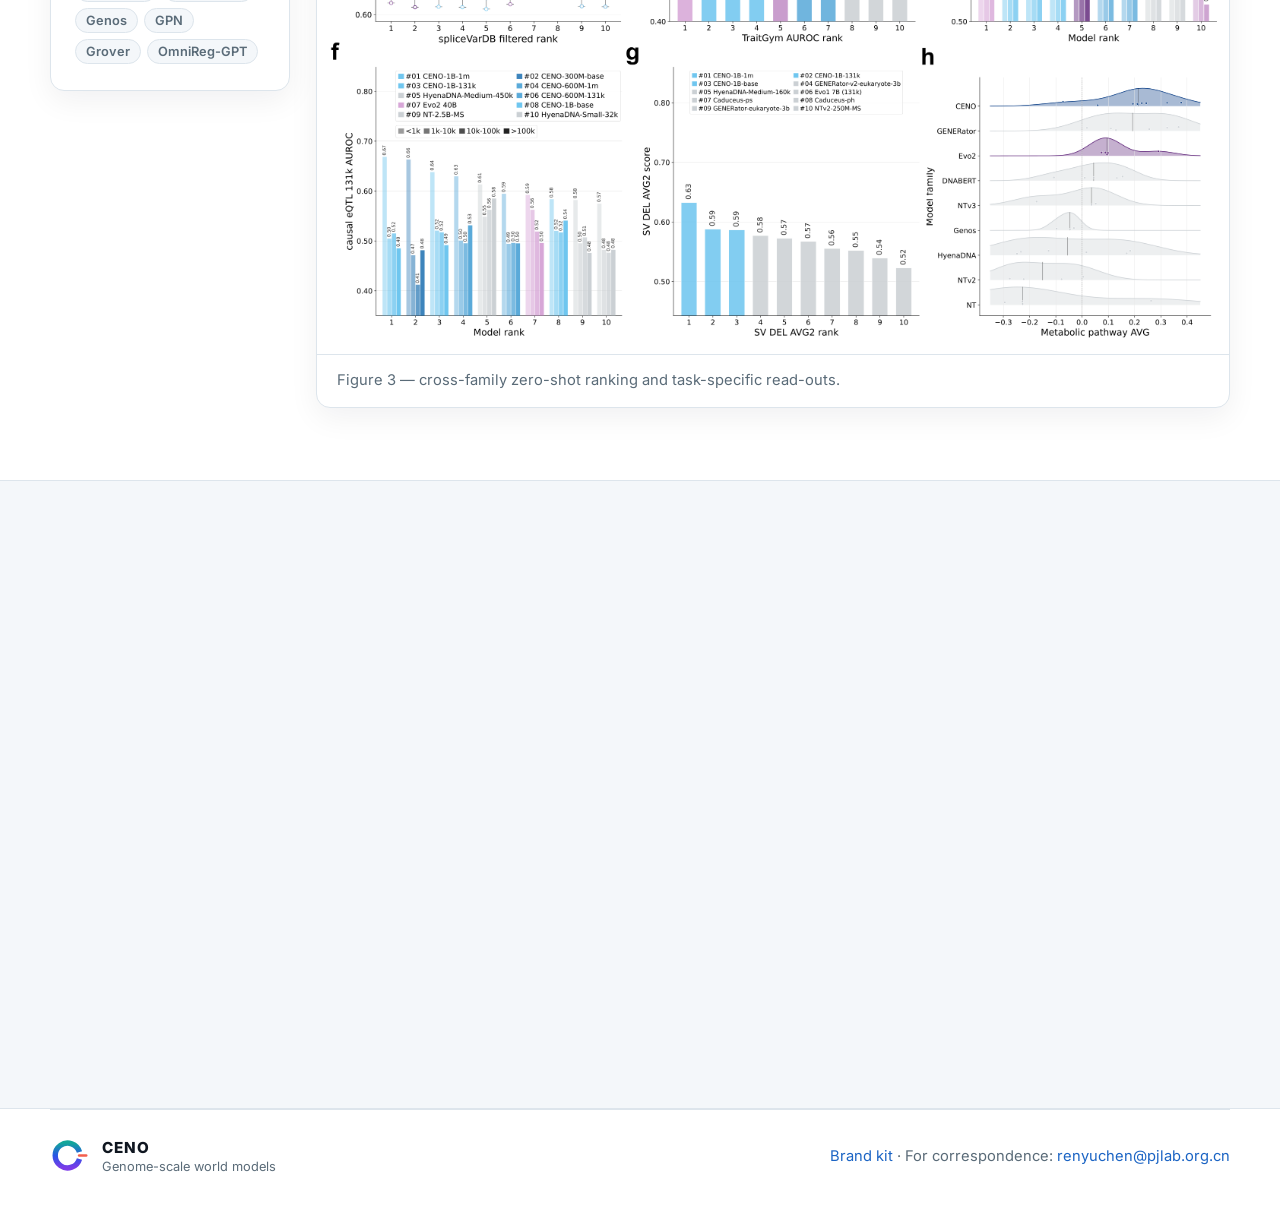
==== commit ab4dd639: "Add complete CENO author attribution" ====
--- a/index.html
+++ b/index.html
@@ -8,7 +8,7 @@
       content="CENO is a genome-scale world model that unifies long-context sequence understanding, variant-effect prediction, and regulatory sequence design in one autoregressive model."
     />
     <meta name="keywords" content="CENO, genome foundation model, DNA language model, variant effect prediction, regulatory design" />
-    <meta name="author" content="CENO Team" />
+    <meta name="author" content="Mingqian Ma, Yucheng Wu, Xin Chen, Feifei Jiang, Peijun Lin, Dongxin Ye, Yidi Sun, Yijing Zhang, Tianqiong Shi, Yu Zhao, Wanli Ouyang, Bowen Zhou, Lei Bai, Yuchen Ren" />
     <meta property="og:type" content="article" />
     <meta property="og:site_name" content="CENO" />
     <meta property="og:title" content="CENO: A Genome-Scale World Model" />
@@ -23,7 +23,20 @@
     <meta name="twitter:card" content="summary_large_image" />
     <meta name="twitter:image" content="assets/brand/ceno-og-card.png" />
     <meta name="citation_title" content="CENO: A Genome-Scale World Model for Evolutionary Sequence Interpretation and Programmable Regulatory Design" />
-    <meta name="citation_author" content="CENO Team" />
+    <meta name="citation_author" content="Mingqian Ma" />
+    <meta name="citation_author" content="Yucheng Wu" />
+    <meta name="citation_author" content="Xin Chen" />
+    <meta name="citation_author" content="Feifei Jiang" />
+    <meta name="citation_author" content="Peijun Lin" />
+    <meta name="citation_author" content="Dongxin Ye" />
+    <meta name="citation_author" content="Yidi Sun" />
+    <meta name="citation_author" content="Yijing Zhang" />
+    <meta name="citation_author" content="Tianqiong Shi" />
+    <meta name="citation_author" content="Yu Zhao" />
+    <meta name="citation_author" content="Wanli Ouyang" />
+    <meta name="citation_author" content="Bowen Zhou" />
+    <meta name="citation_author" content="Lei Bai" />
+    <meta name="citation_author" content="Yuchen Ren" />
     <meta name="citation_publication_date" content="2026" />
     <meta name="citation_pdf_url" content="assets/paper/CENO_Technical_Report_Version.pdf" />
     <link rel="icon" type="image/svg+xml" href="favicon.svg" />
@@ -146,7 +159,9 @@
           </div>
 
           <div class="authors">
-            <strong>CENO Team</strong>
+            <strong>Mingqian Ma* — first &amp; core author</strong>
+            <span>Yucheng Wu*, Xin Chen*, Feifei Jiang*, Peijun Lin, Dongxin Ye, Yidi Sun, Yijing Zhang, Tianqiong Shi, Yu Zhao, Wanli Ouyang, Bowen Zhou, Lei Bai*†, Yuchen Ren†</span>
+            <span>* Core author · † Corresponding author</span>
             <span>Shanghai Artificial Intelligence Laboratory</span>
           </div>
 
@@ -514,8 +529,8 @@
               <small>Technical report PDF</small>
               <strong>CENO: A Genome-Scale World Model for Evolutionary Sequence Interpretation and Programmable Regulatory Design</strong>
               <p>
-                Until an arXiv or DOI link is available, this page hosts the report directly and provides a stable
-                project URL. Code, model checkpoints, and benchmark artifacts will be linked here after release.
+                This page hosts the report directly and provides a stable project URL. The released code, model
+                checkpoints, and benchmark artifacts are available through the links below.
               </p>
               <div class="resource-row compact">
                 <a class="primary-action" href="assets/paper/CENO_Technical_Report_Version.pdf" target="_blank" rel="noreferrer">Open PDF</a>
@@ -541,7 +556,10 @@
   title  = {CENO: A Genome-Scale World Model for
             Evolutionary Sequence Interpretation and
             Programmable Regulatory Design},
-  author = {{CENO Team}},
+  author = {Ma, Mingqian and Wu, Yucheng and Chen, Xin and Jiang, Feifei and
+            Lin, Peijun and Ye, Dongxin and Sun, Yidi and Zhang, Yijing and
+            Shi, Tianqiong and Zhao, Yu and Ouyang, Wanli and Zhou, Bowen and
+            Bai, Lei and Ren, Yuchen},
   year   = {2026},
   note   = {Technical report}
 }</code></pre>
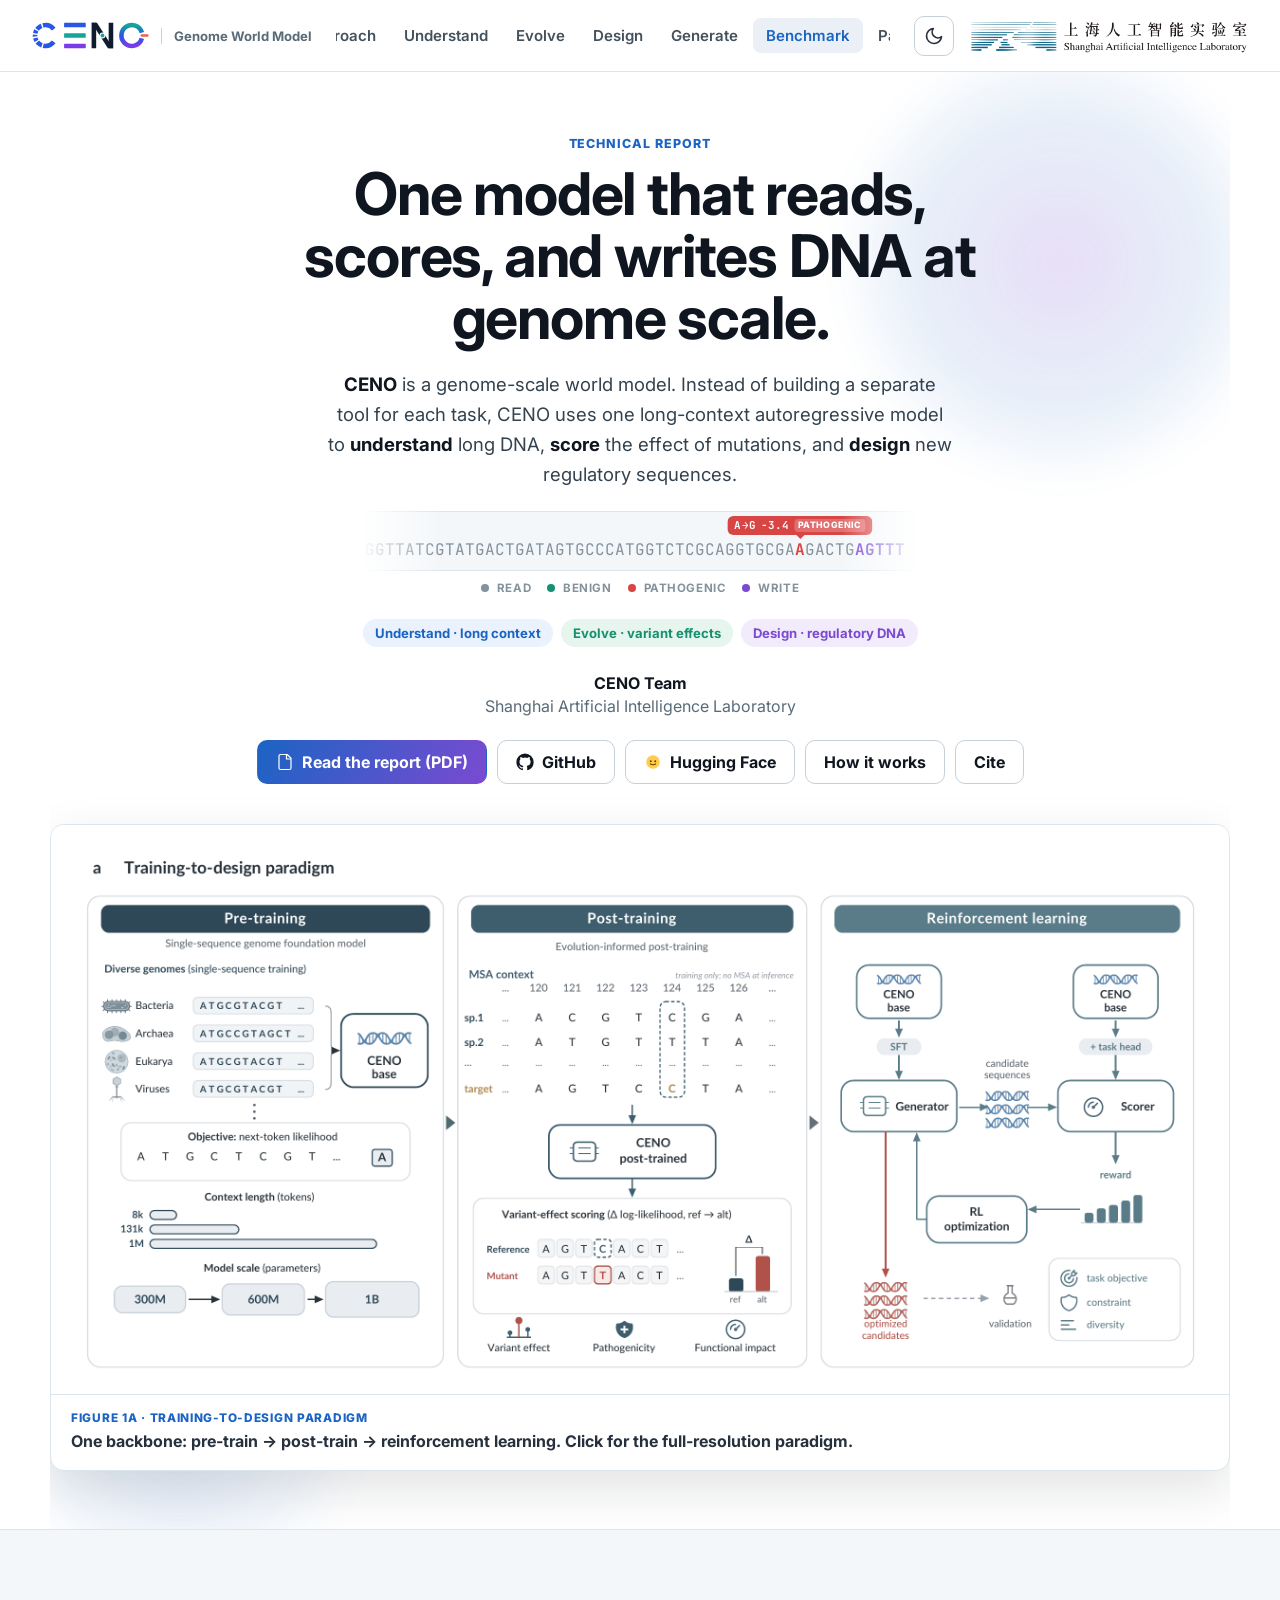
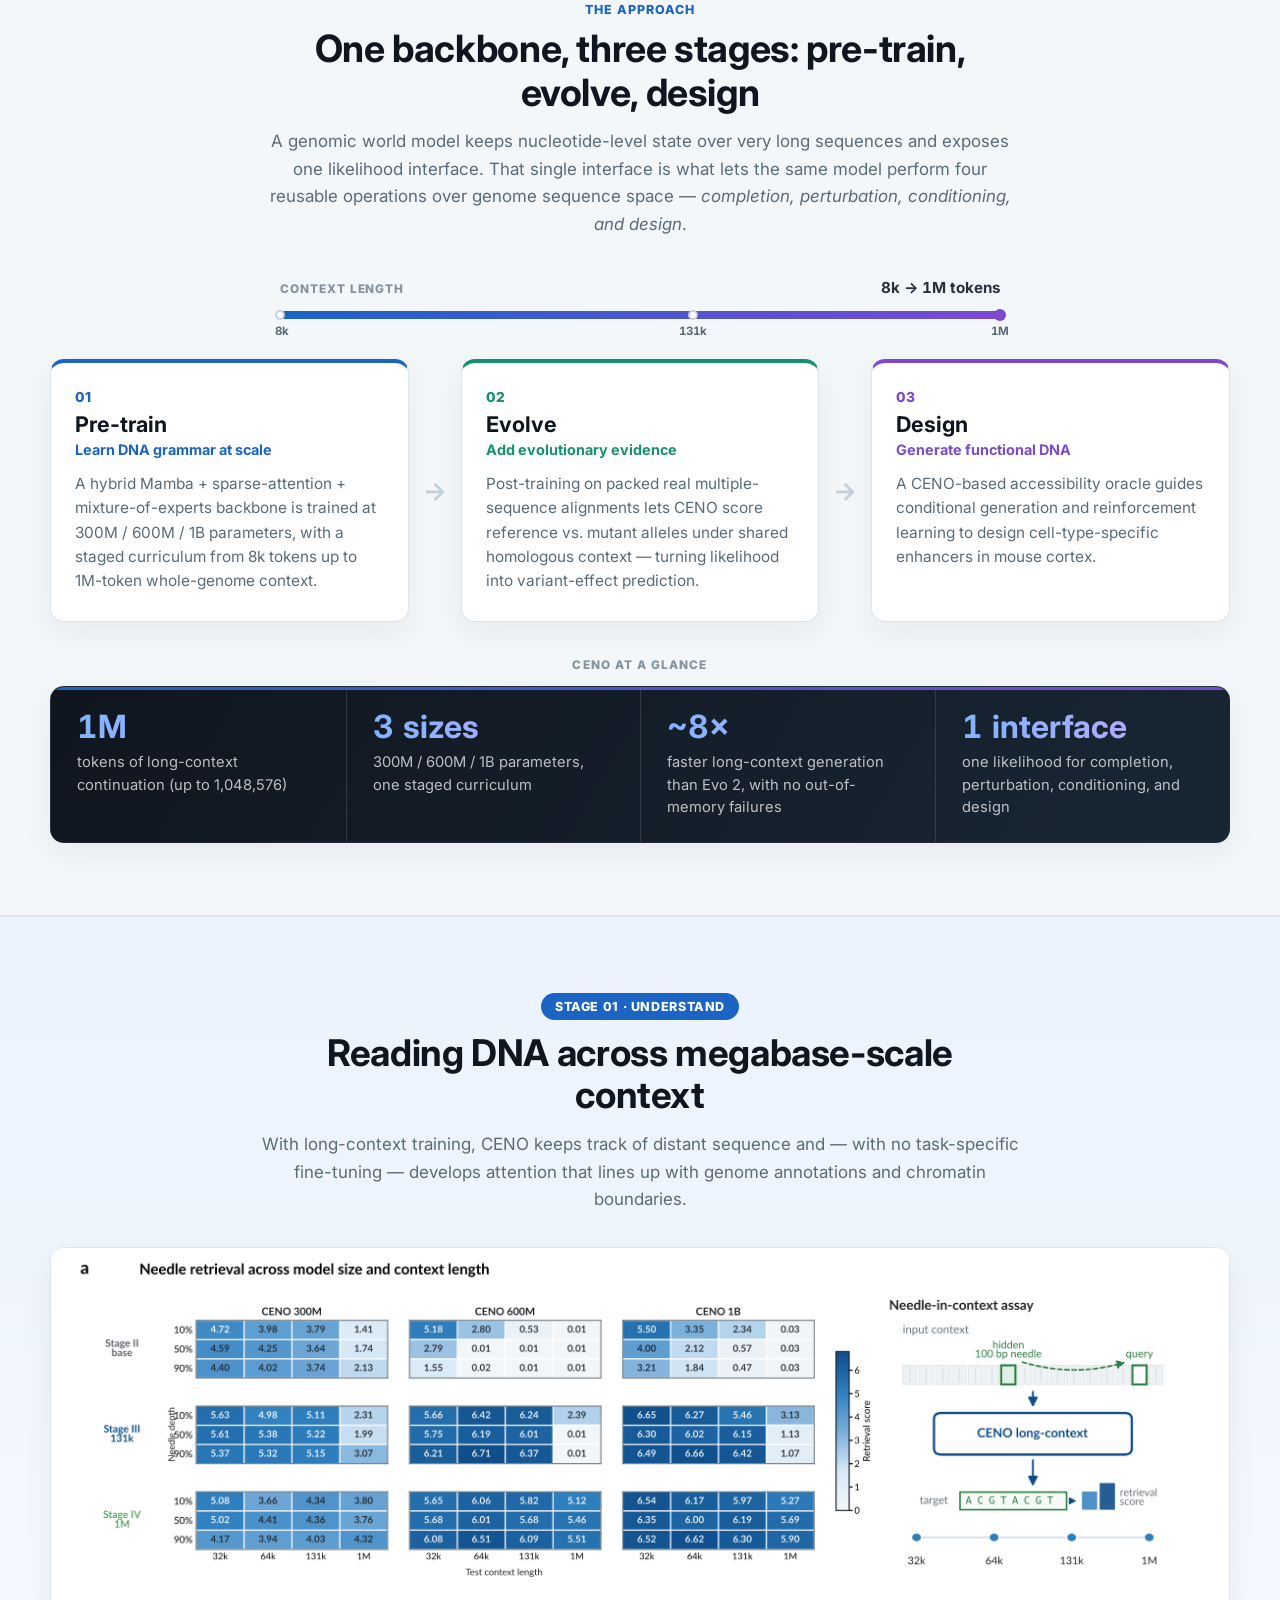
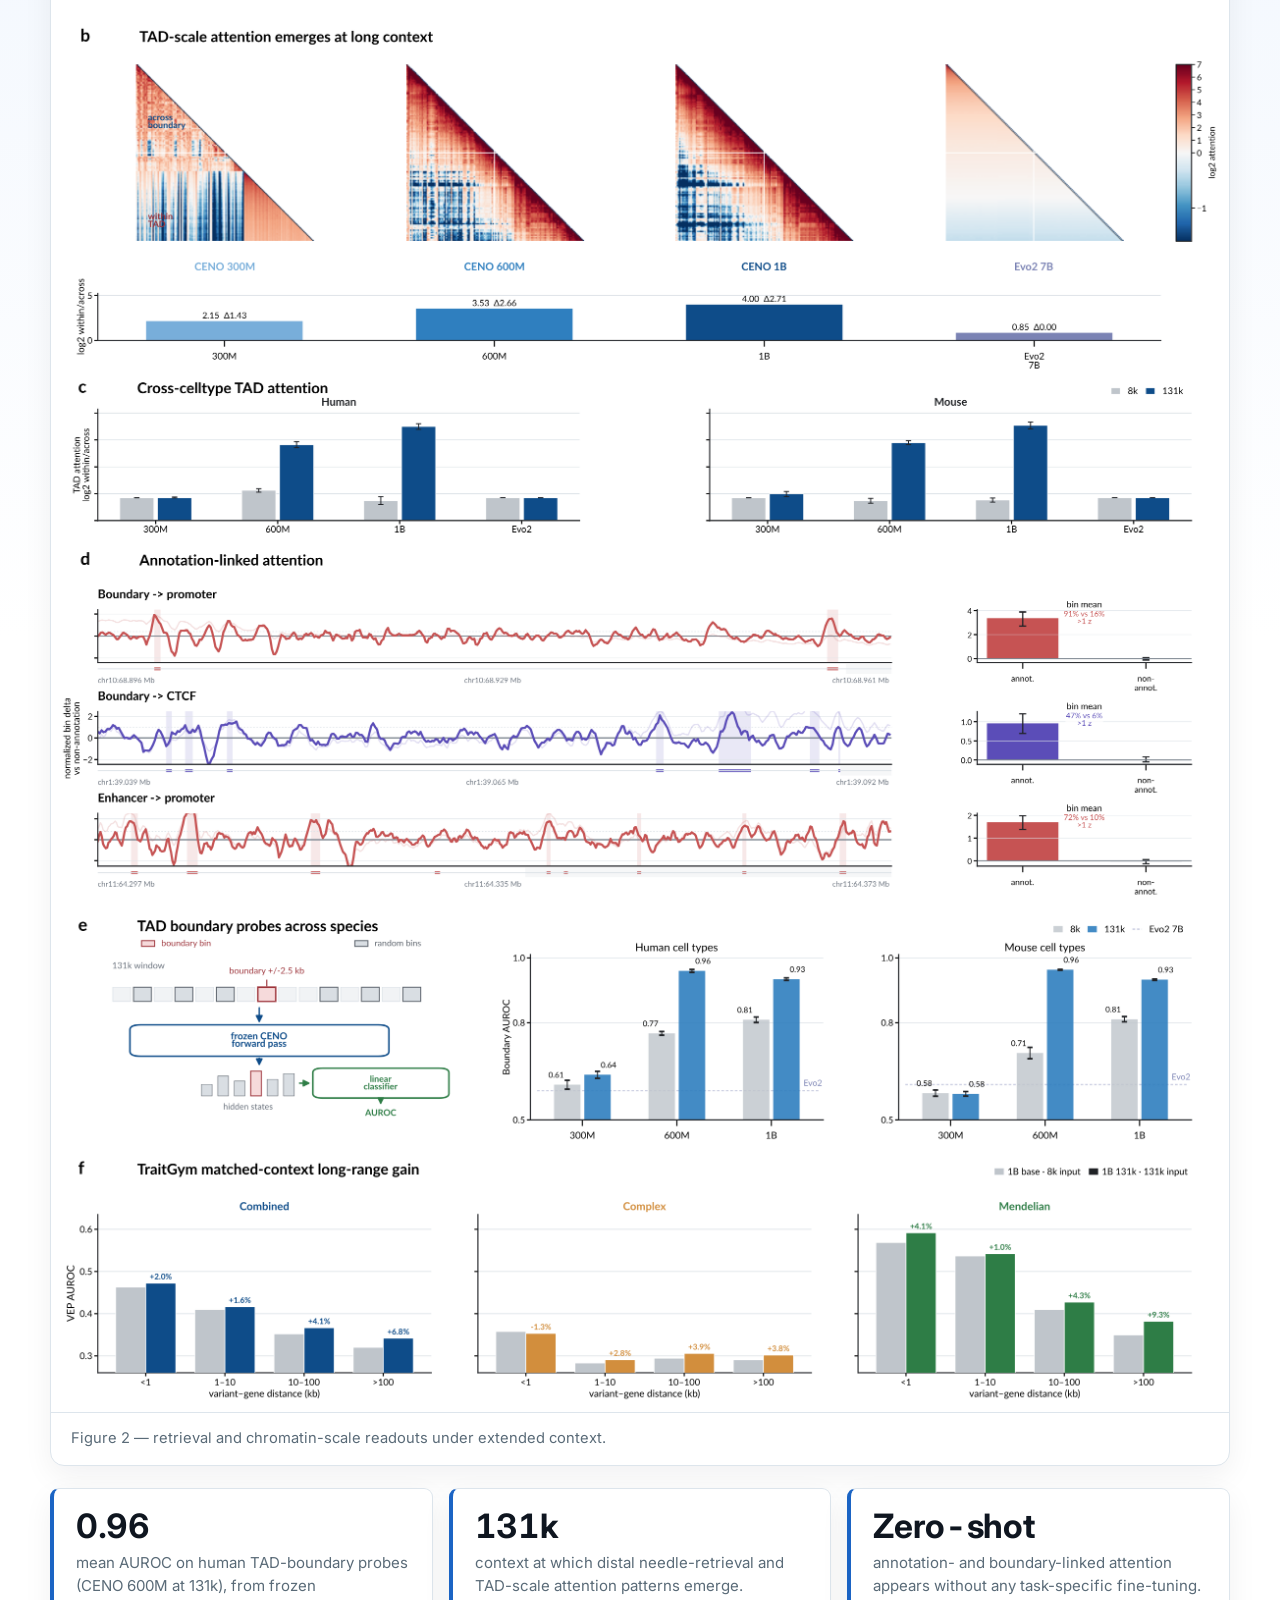
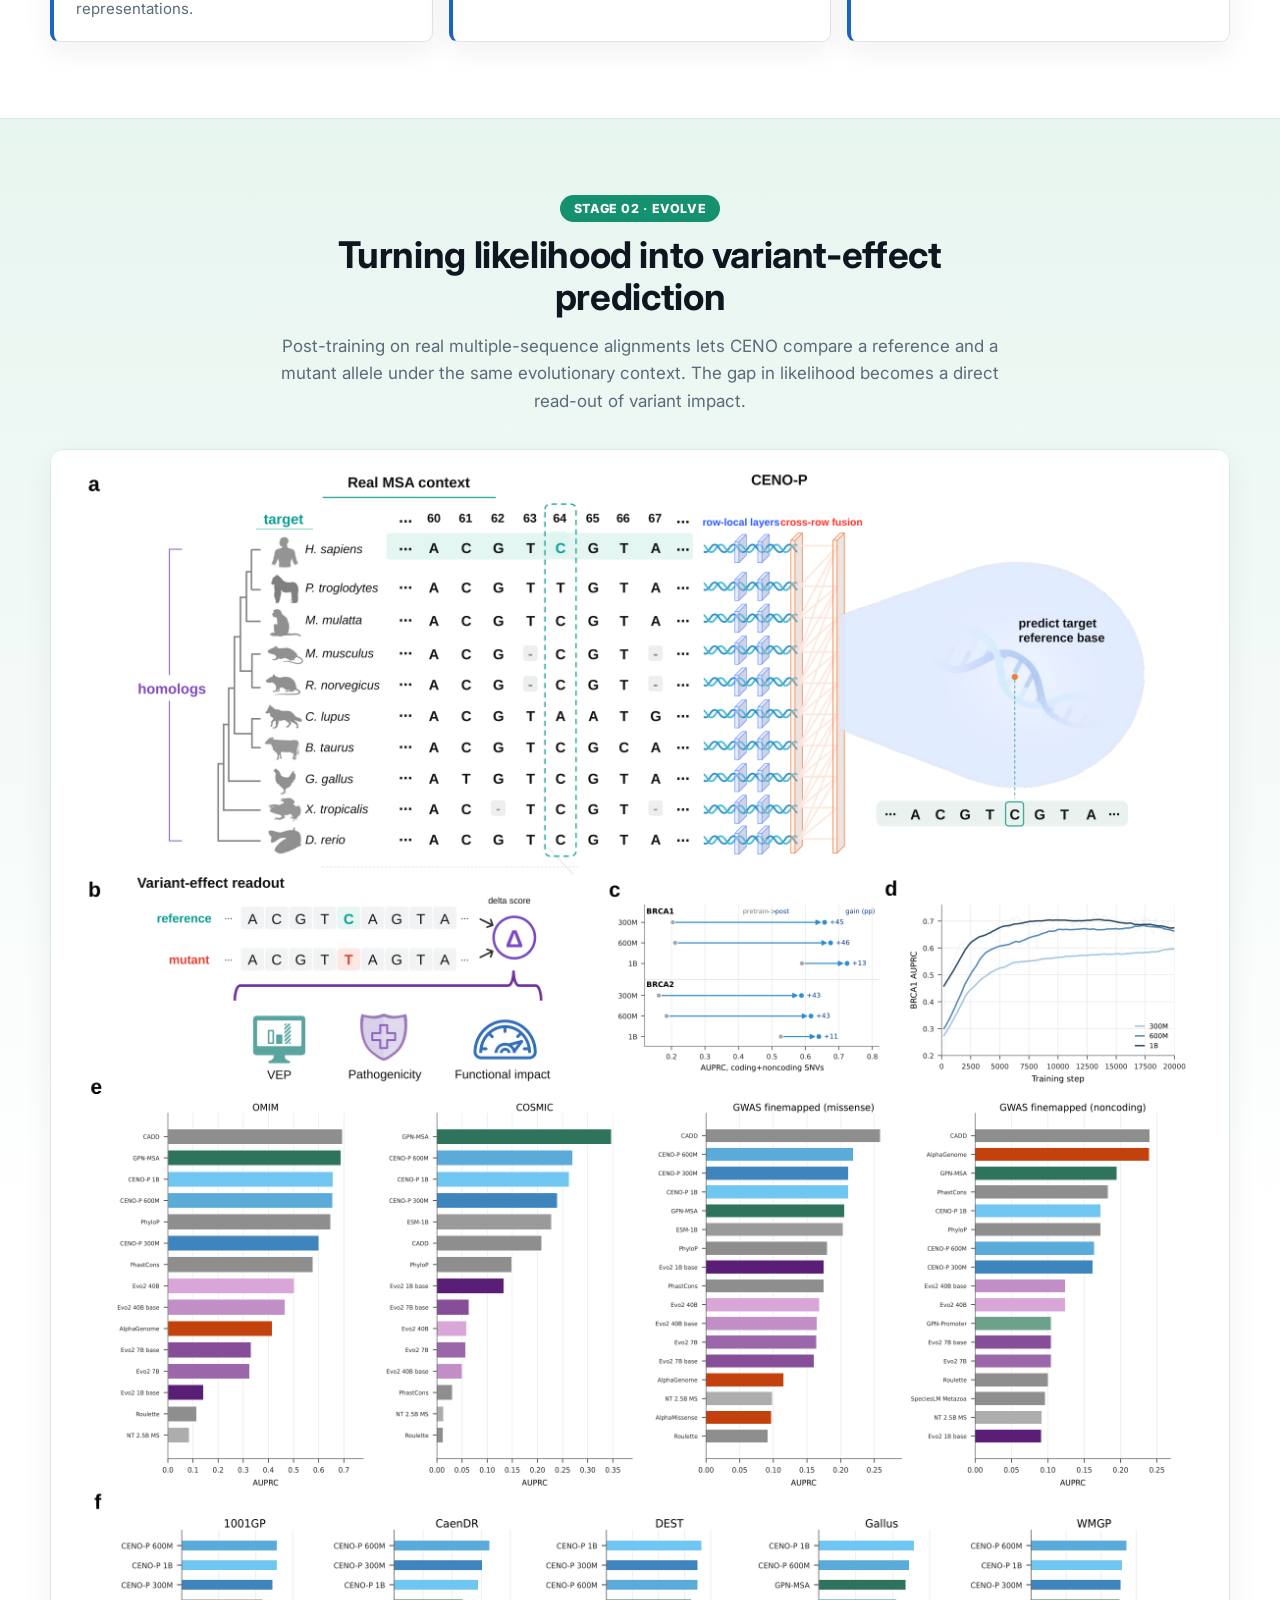
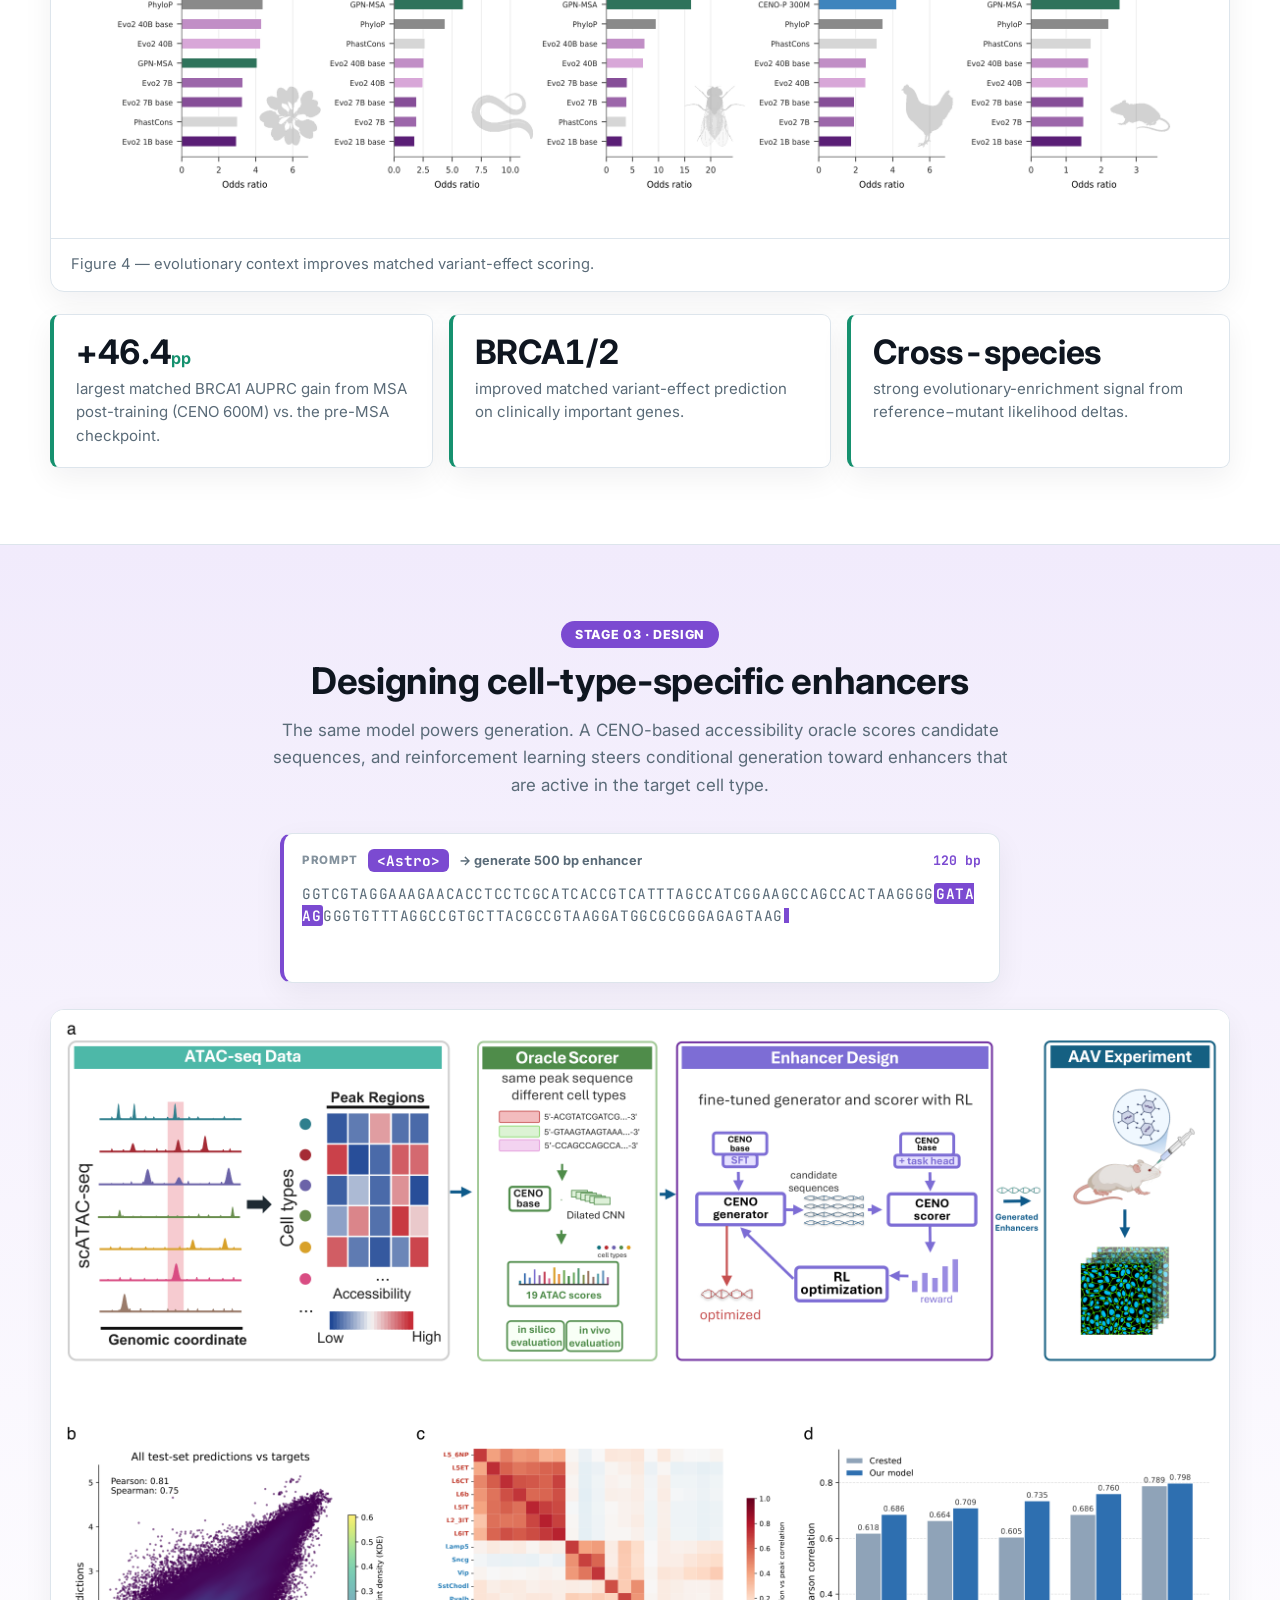
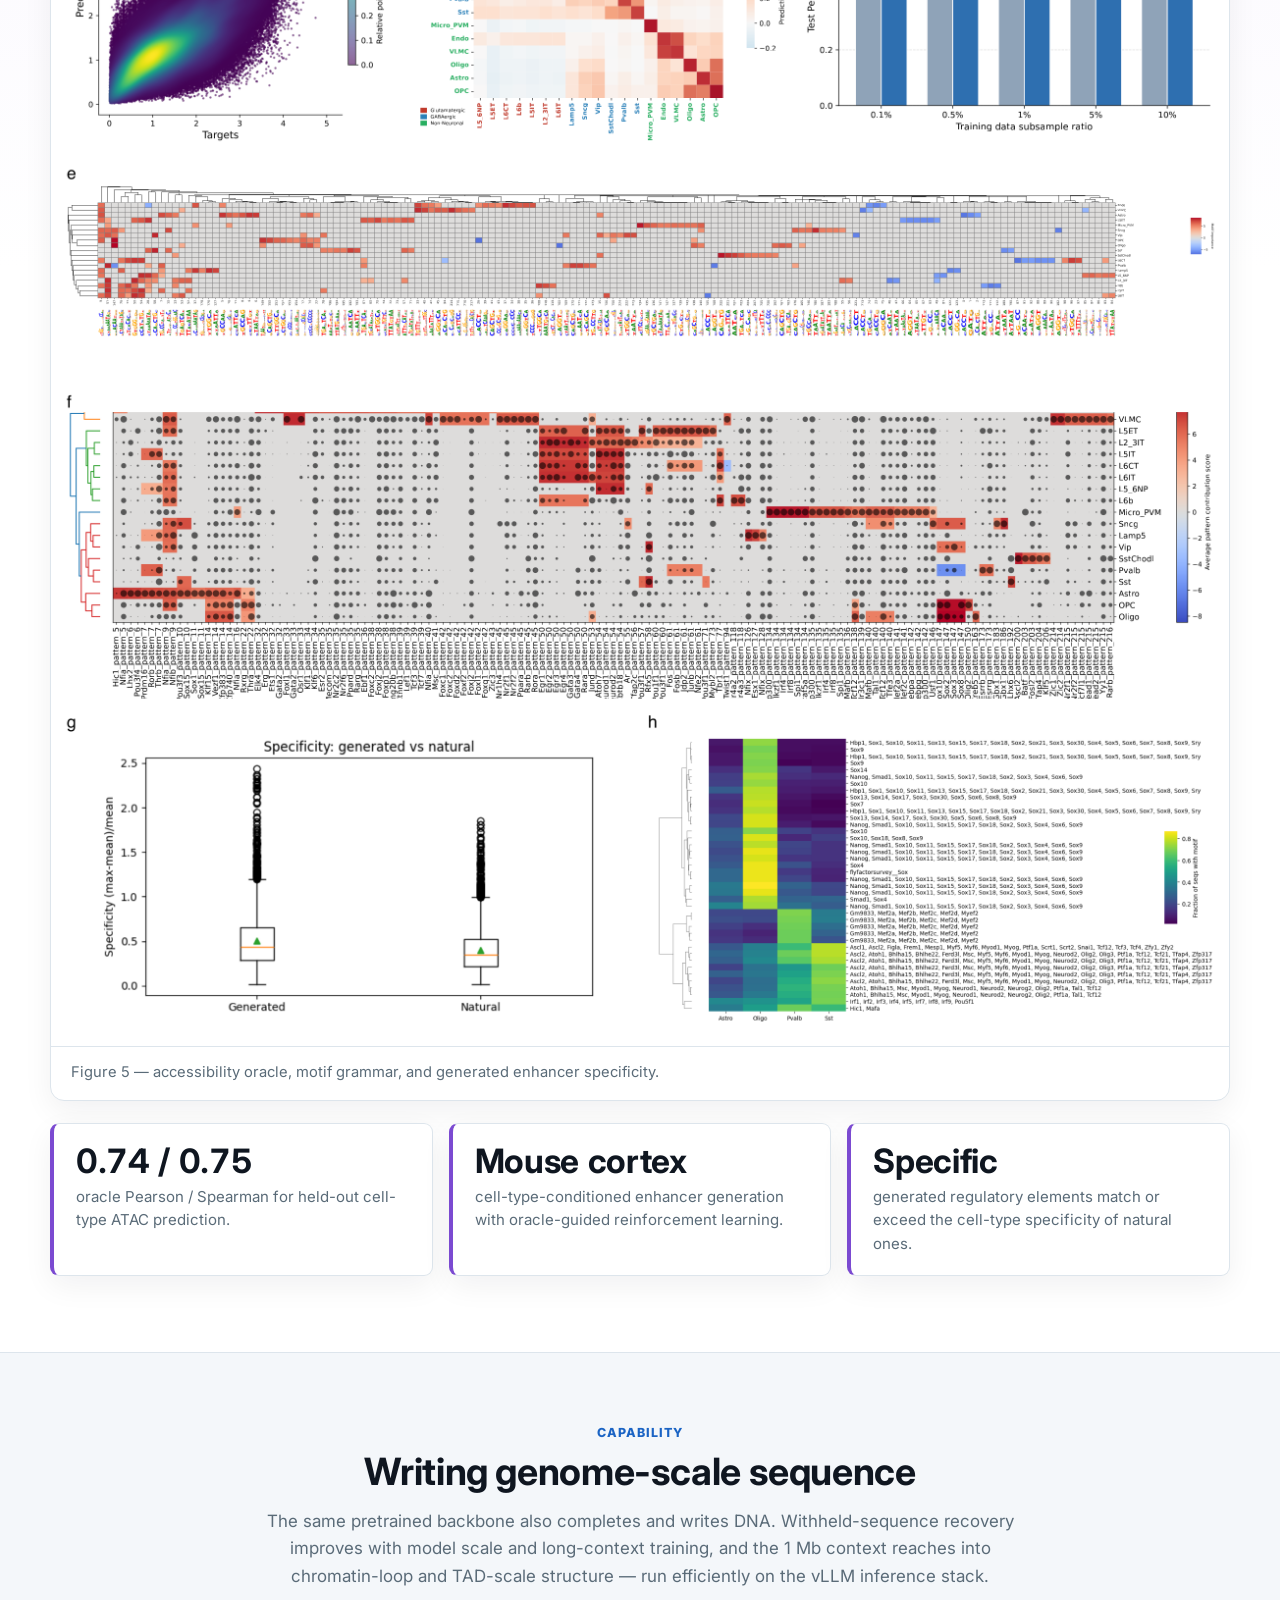
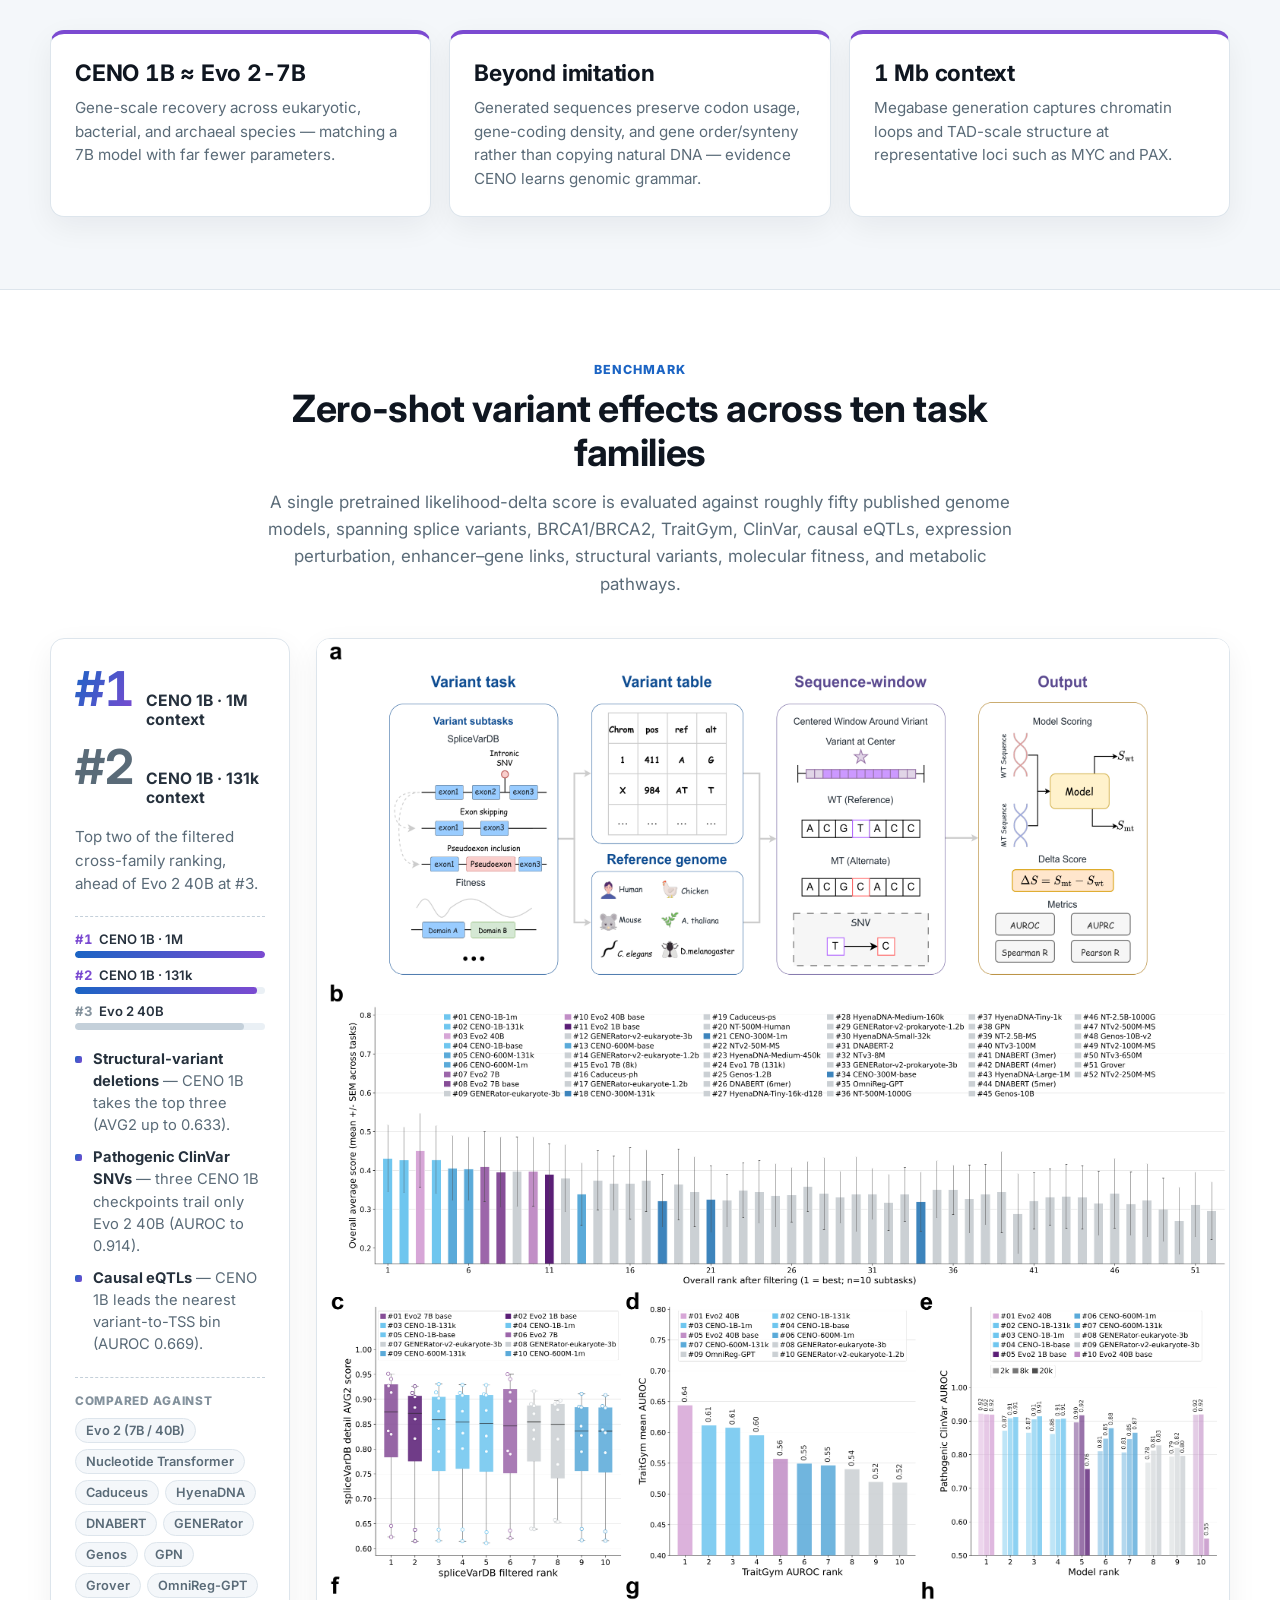
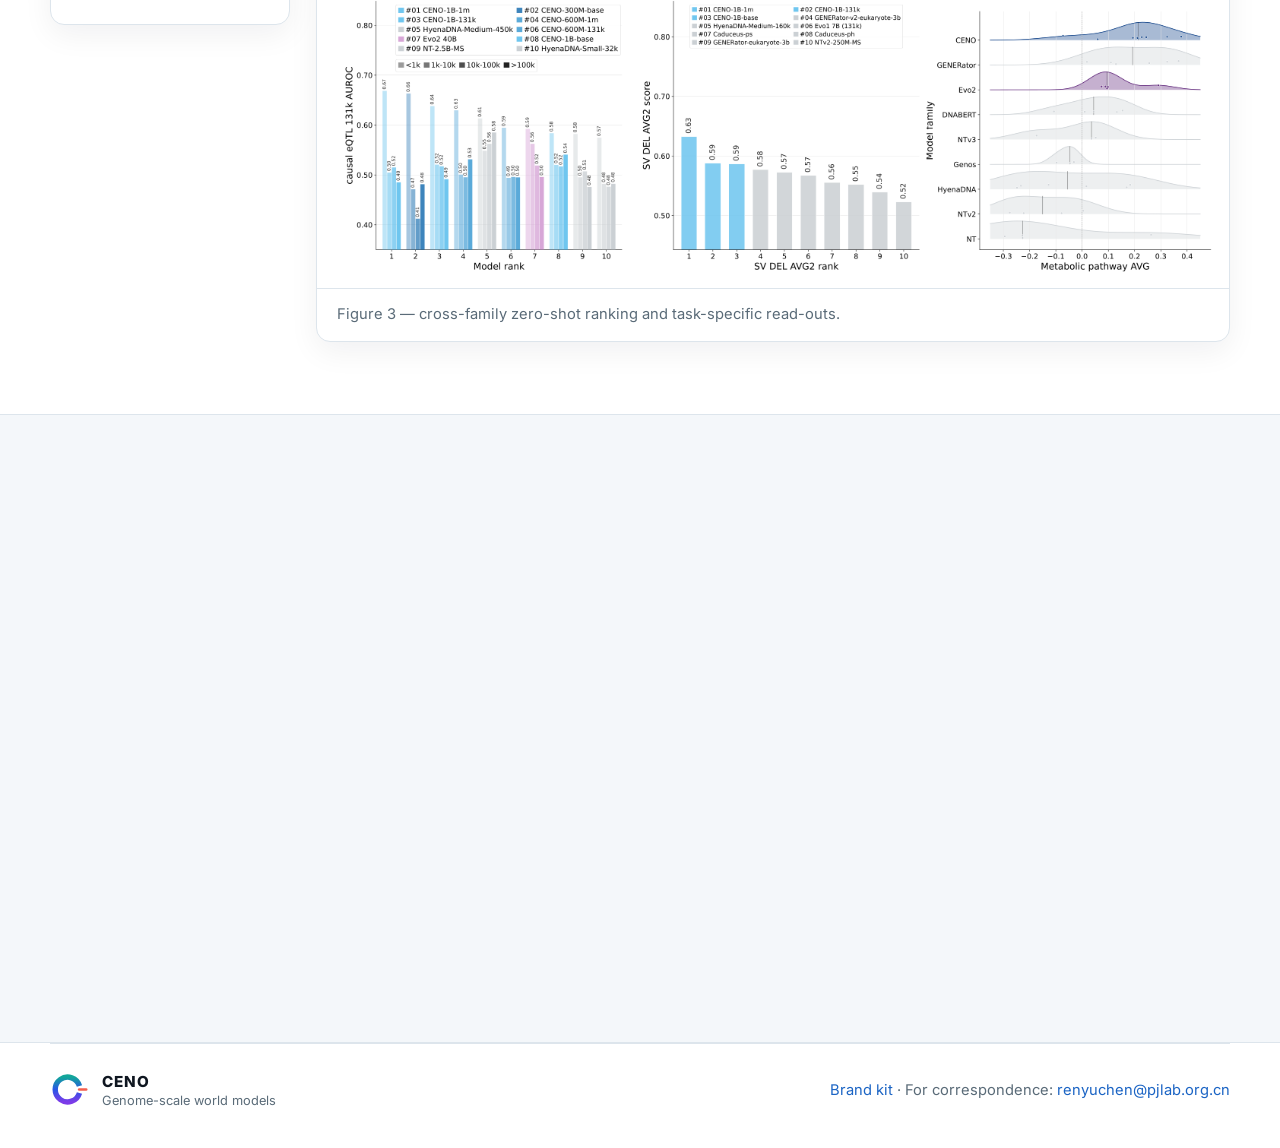
==== commit f262ae67: "Show CENO Team on homepage hero, keep full author list in metadata" ====
--- a/index.html
+++ b/index.html
@@ -159,9 +159,7 @@
           </div>
 
           <div class="authors">
-            <strong>Mingqian Ma* — first &amp; core author</strong>
-            <span>Yucheng Wu*, Xin Chen*, Feifei Jiang*, Peijun Lin, Dongxin Ye, Yidi Sun, Yijing Zhang, Tianqiong Shi, Yu Zhao, Wanli Ouyang, Bowen Zhou, Lei Bai*†, Yuchen Ren†</span>
-            <span>* Core author · † Corresponding author</span>
+            <strong>CENO Team</strong>
             <span>Shanghai Artificial Intelligence Laboratory</span>
           </div>
 
